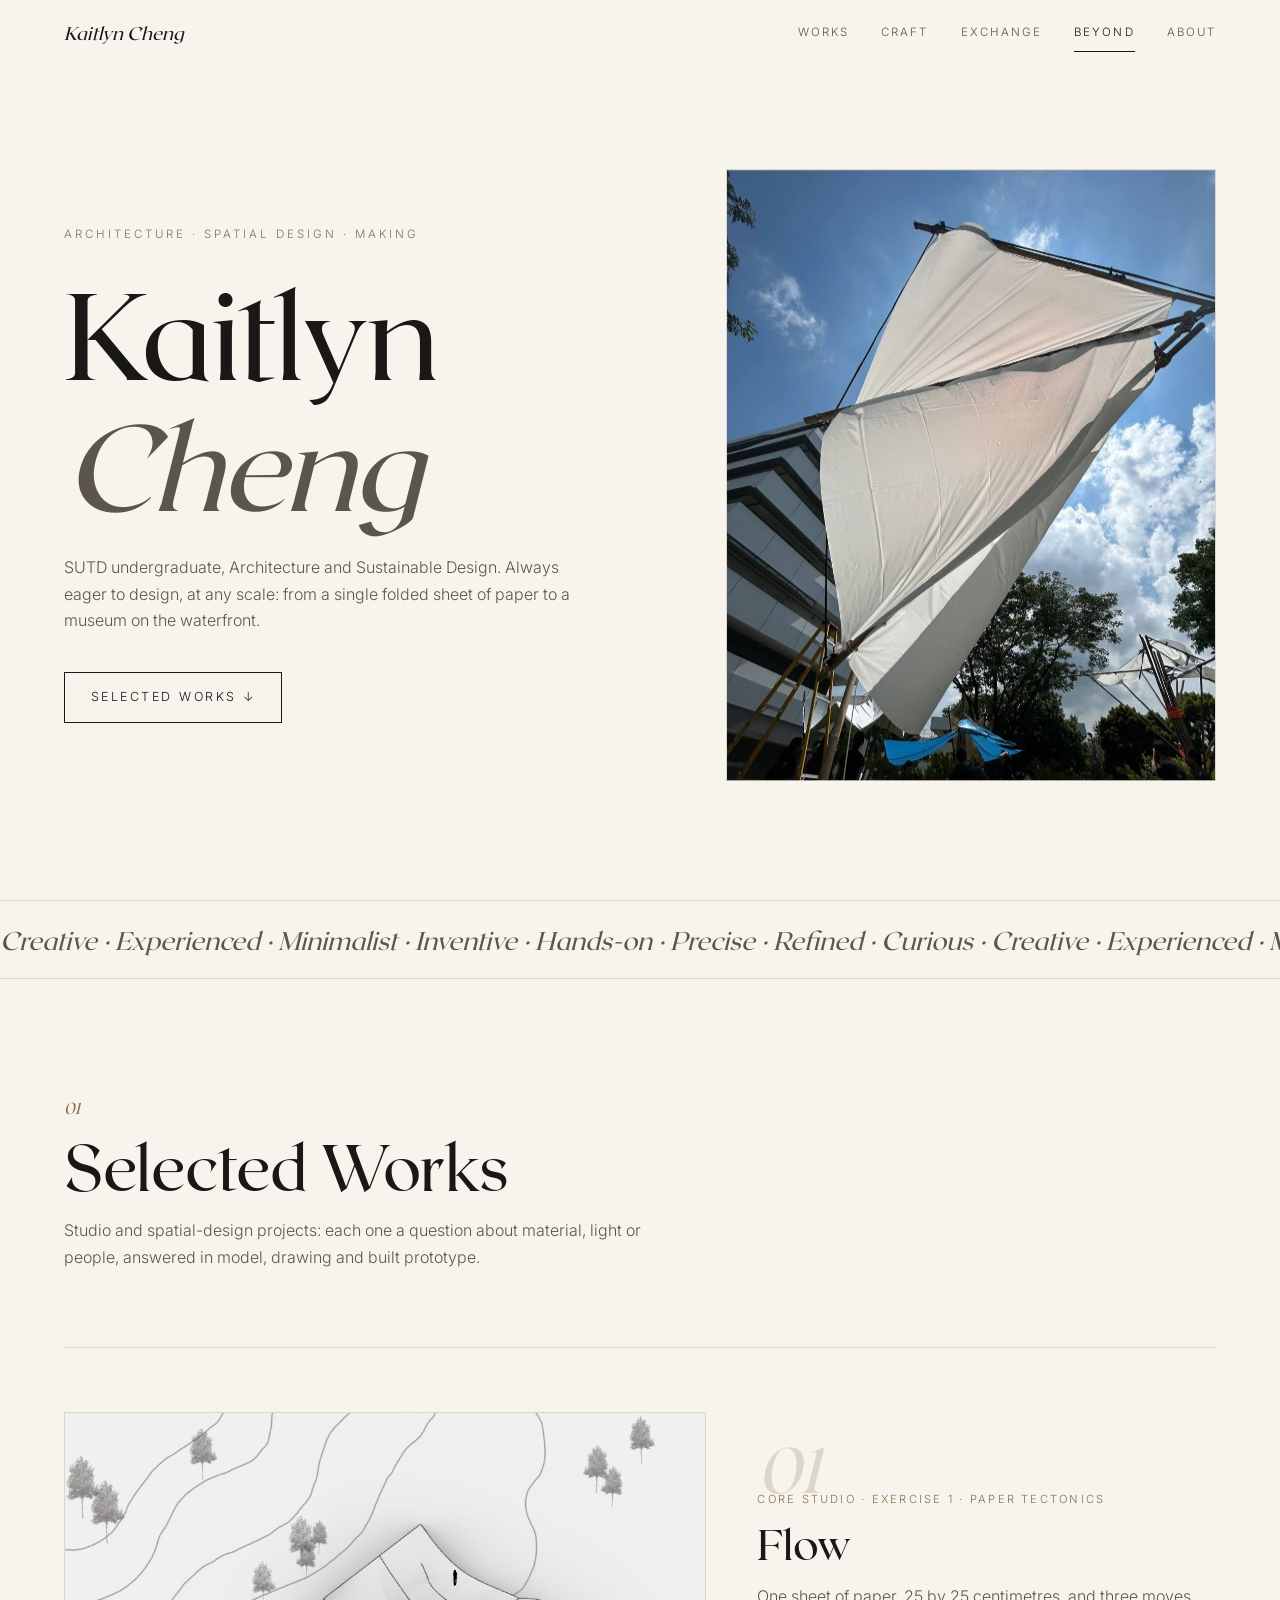
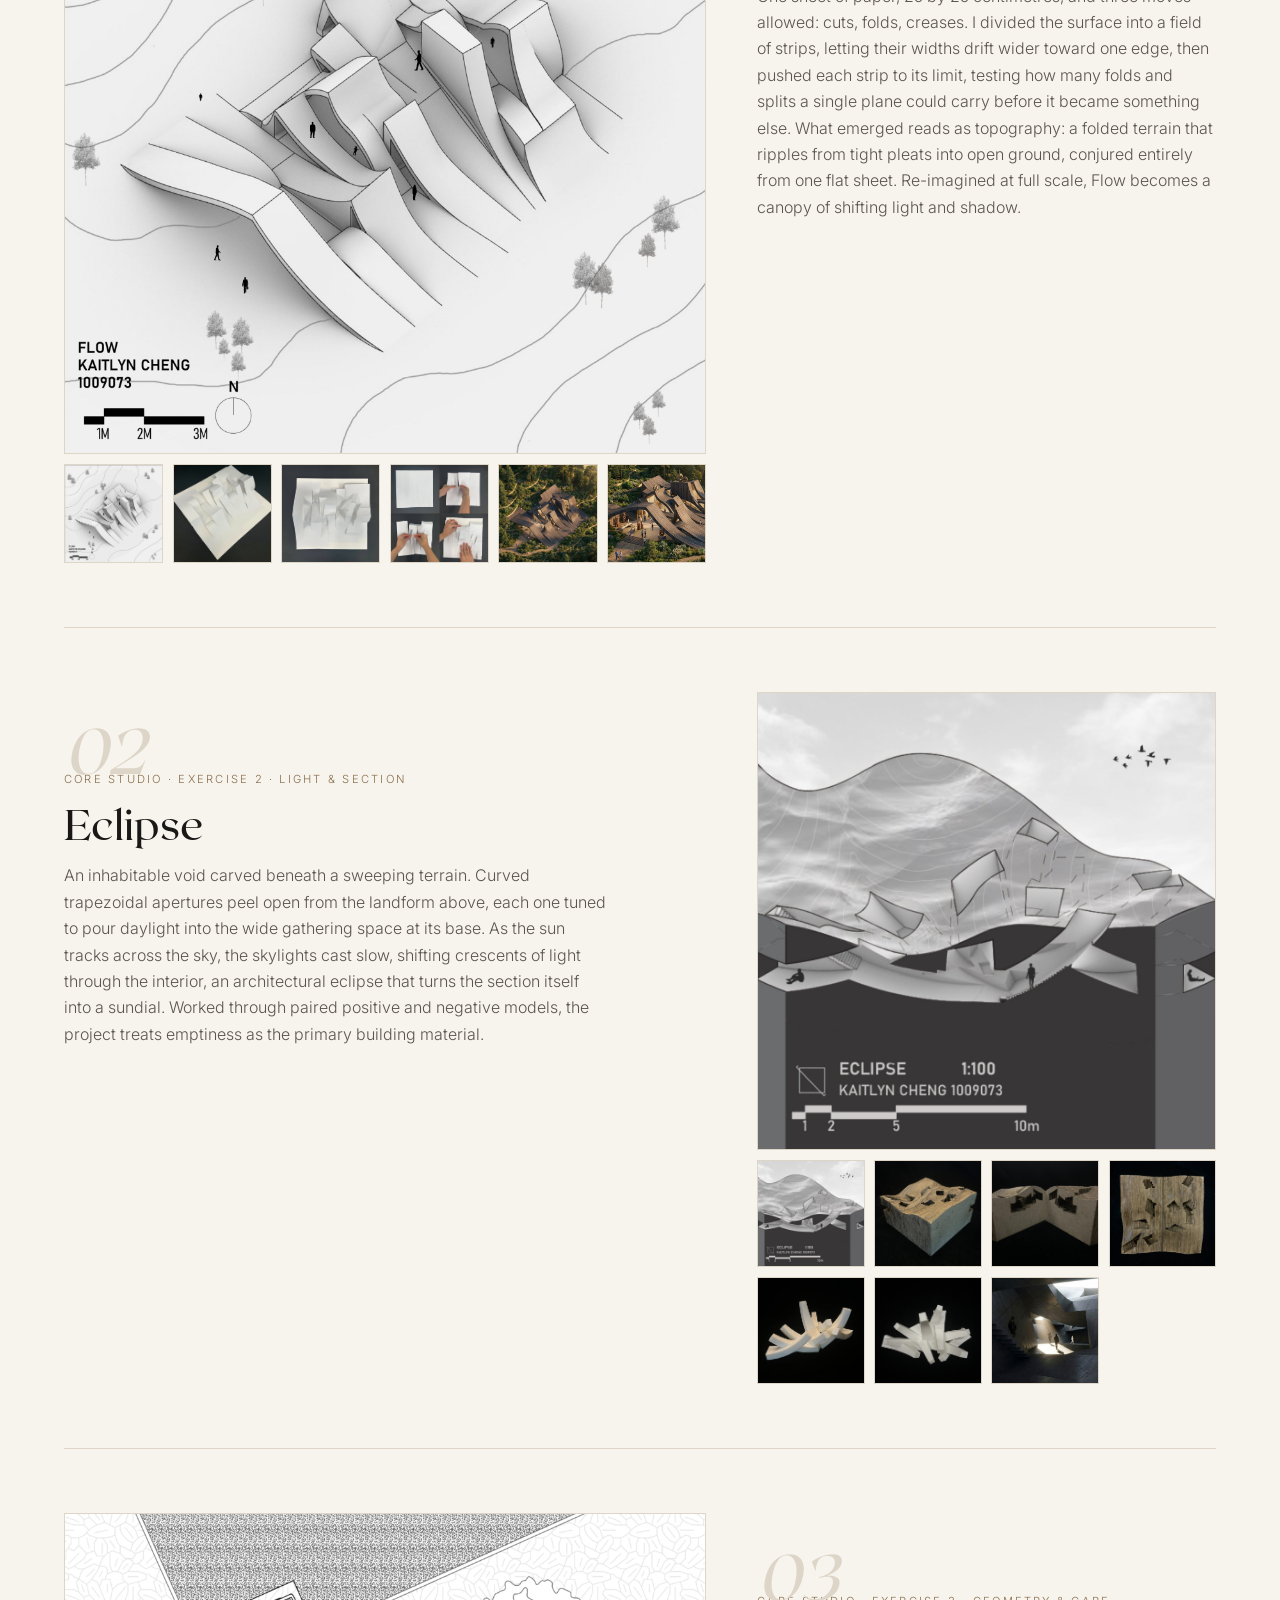
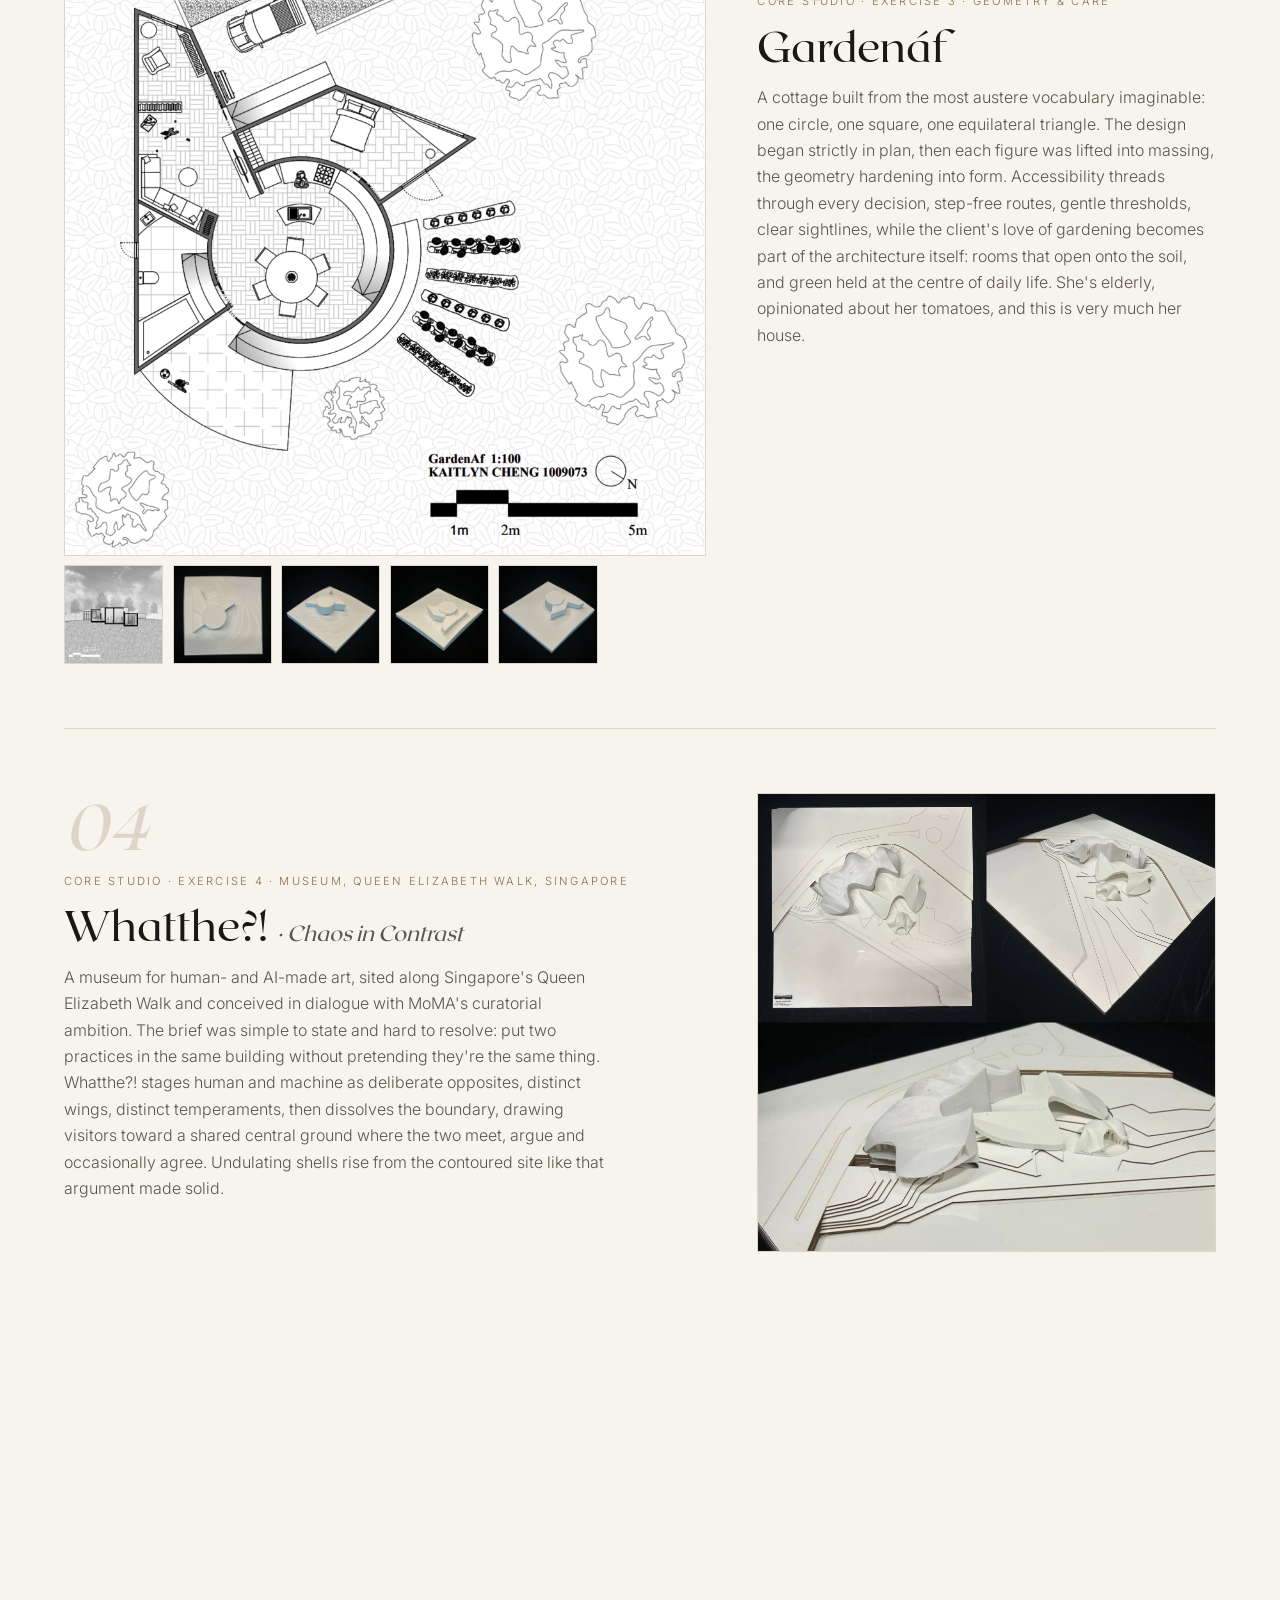
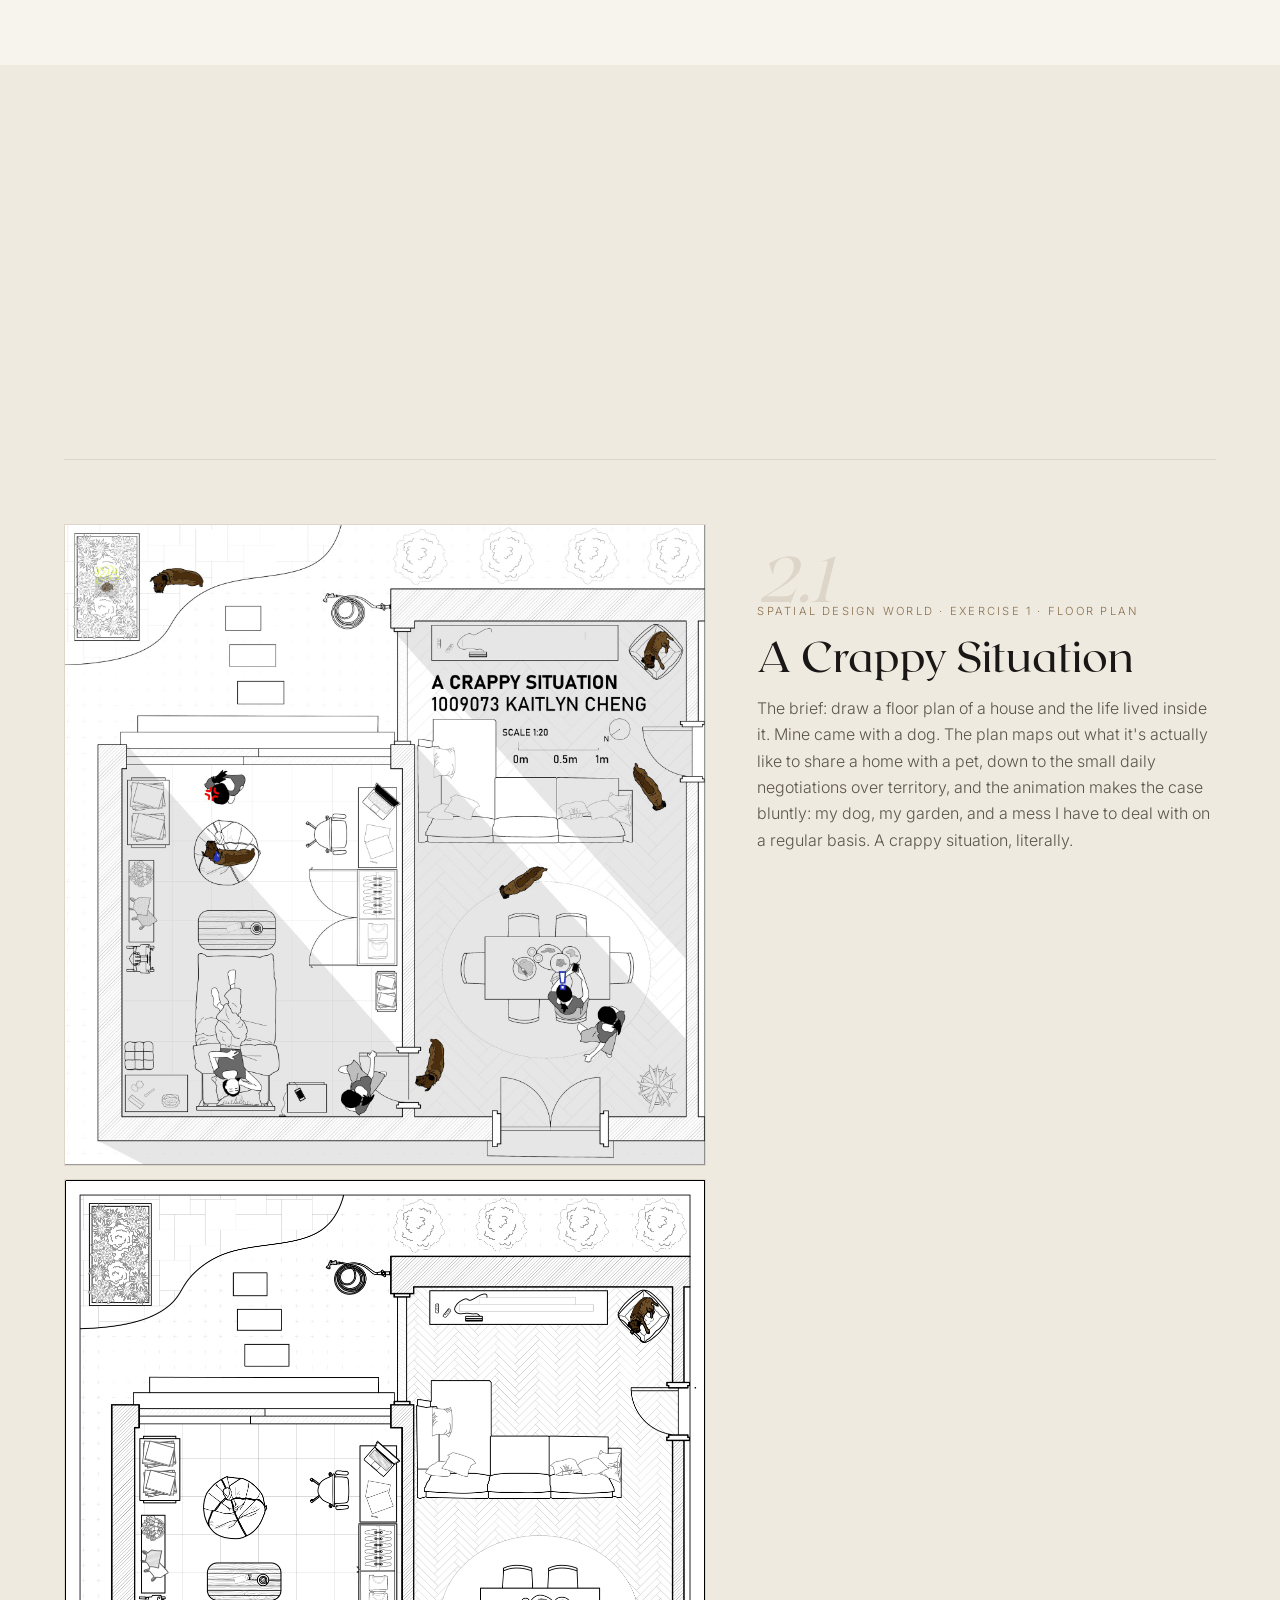
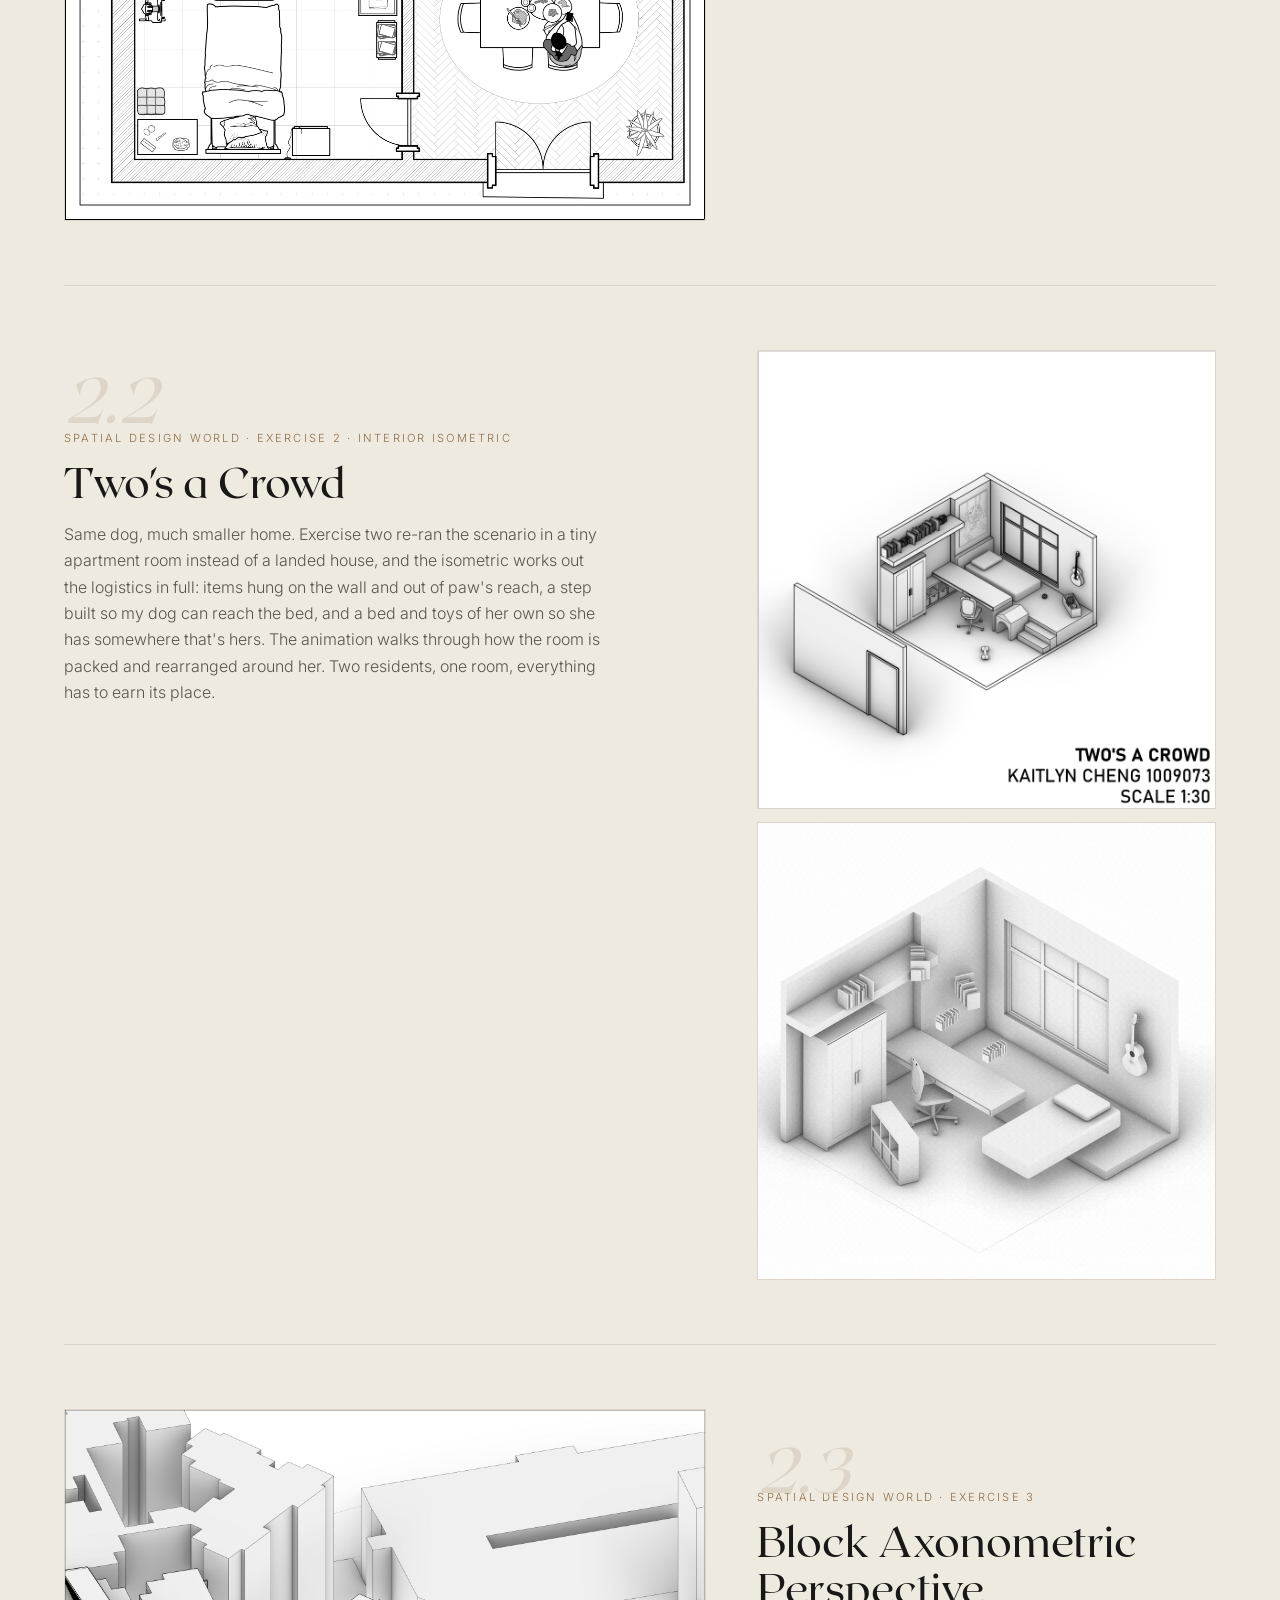
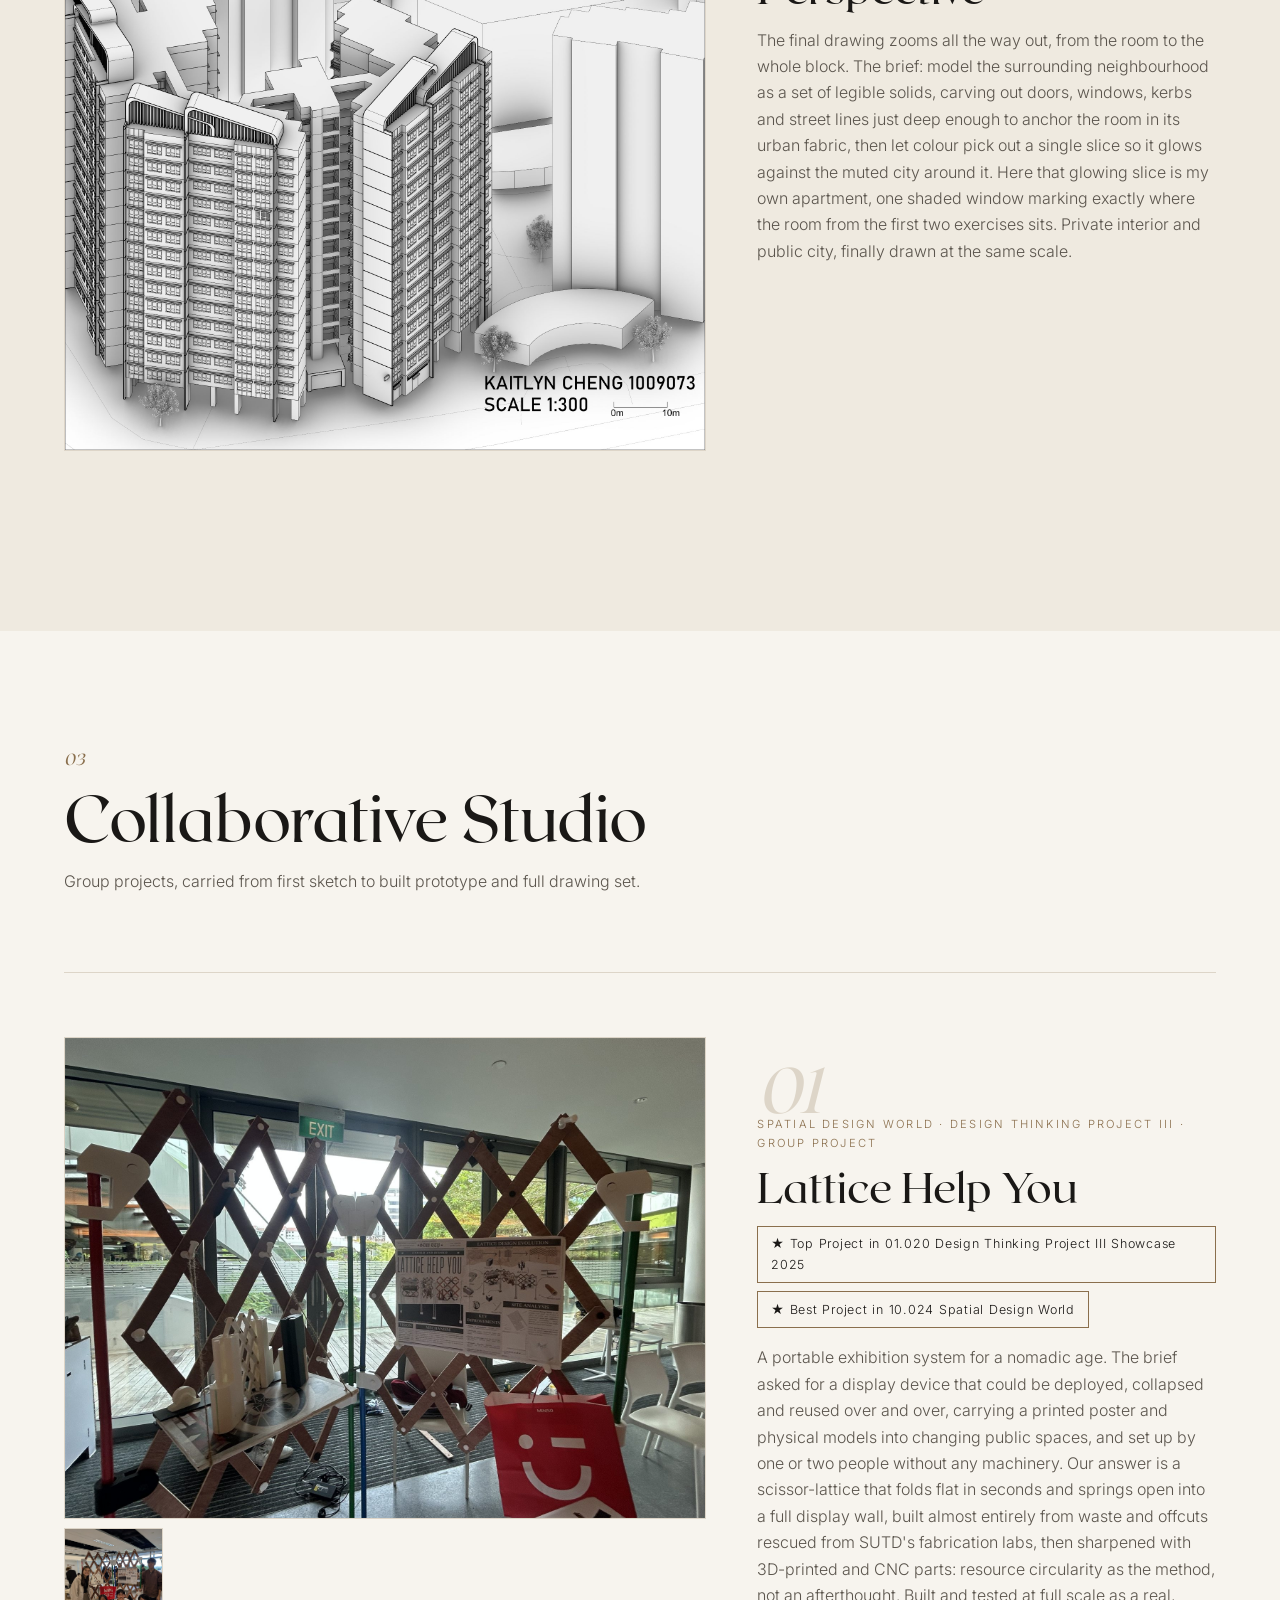
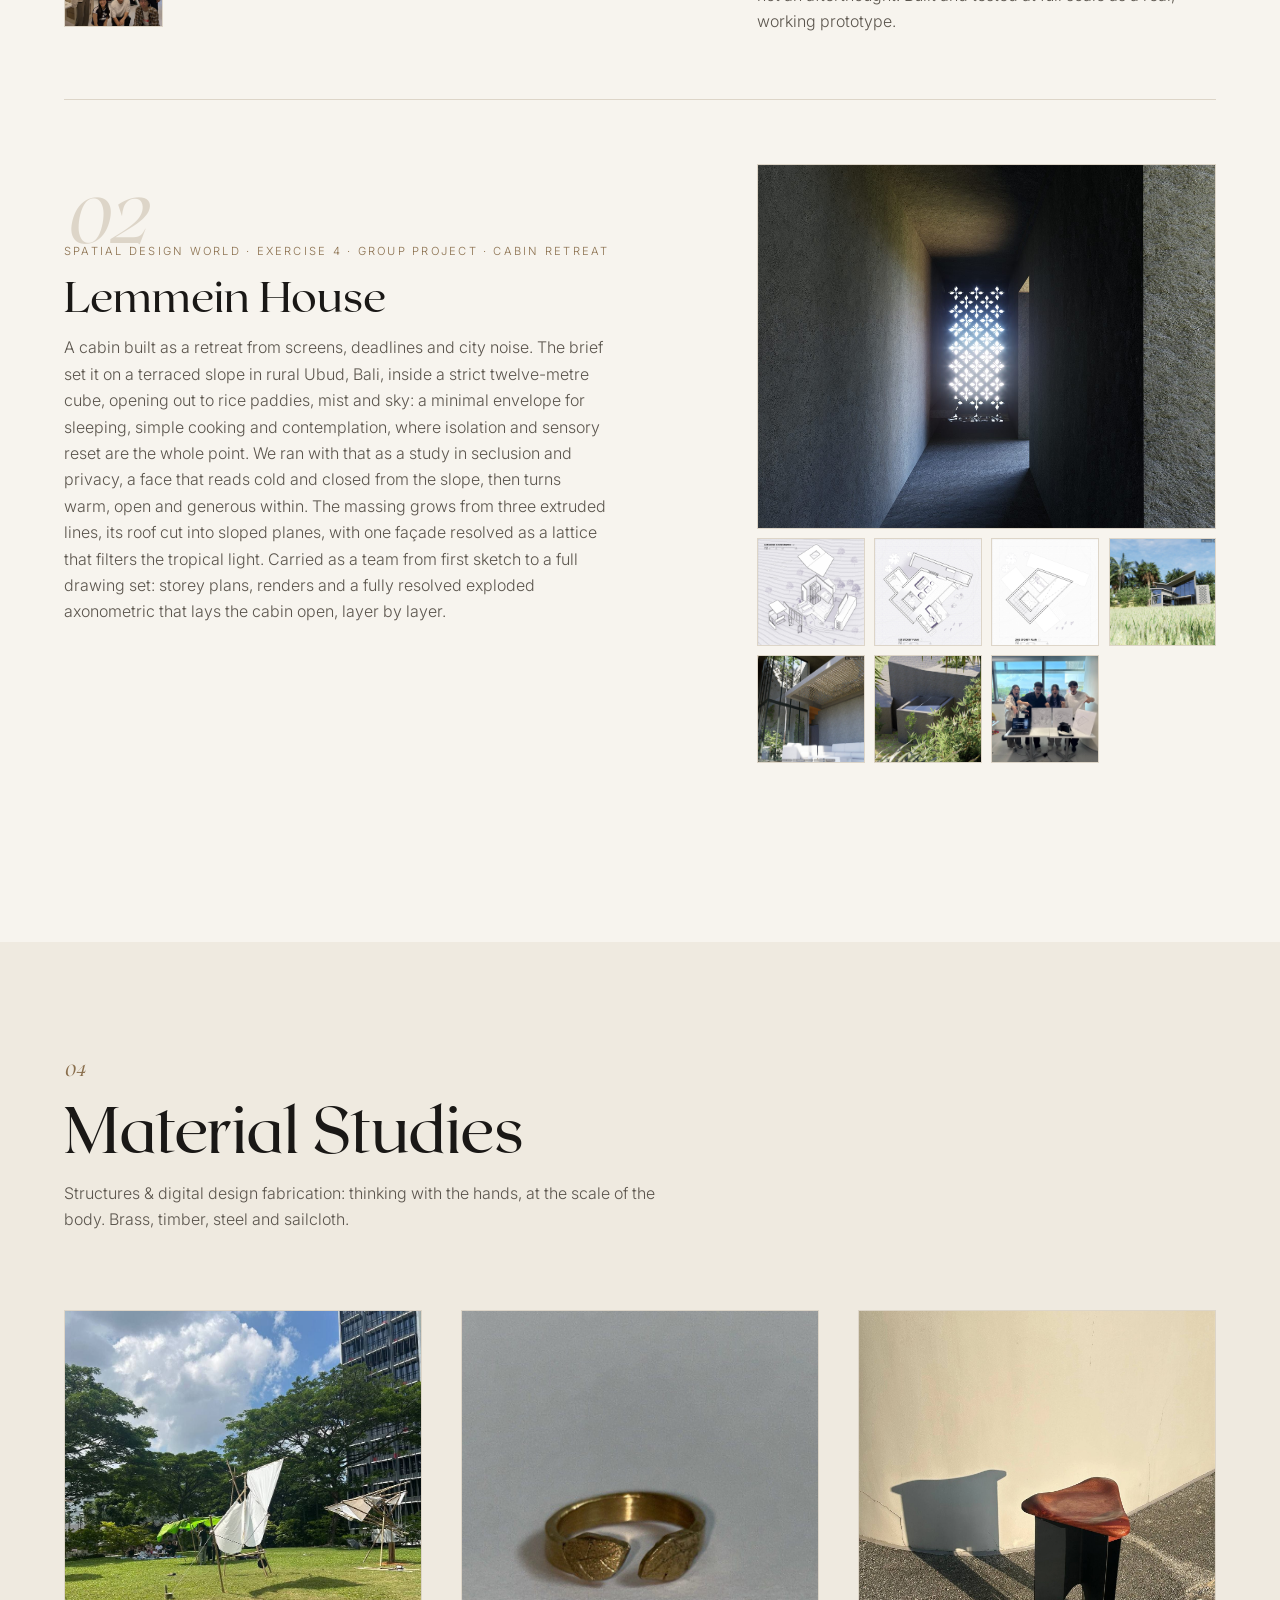
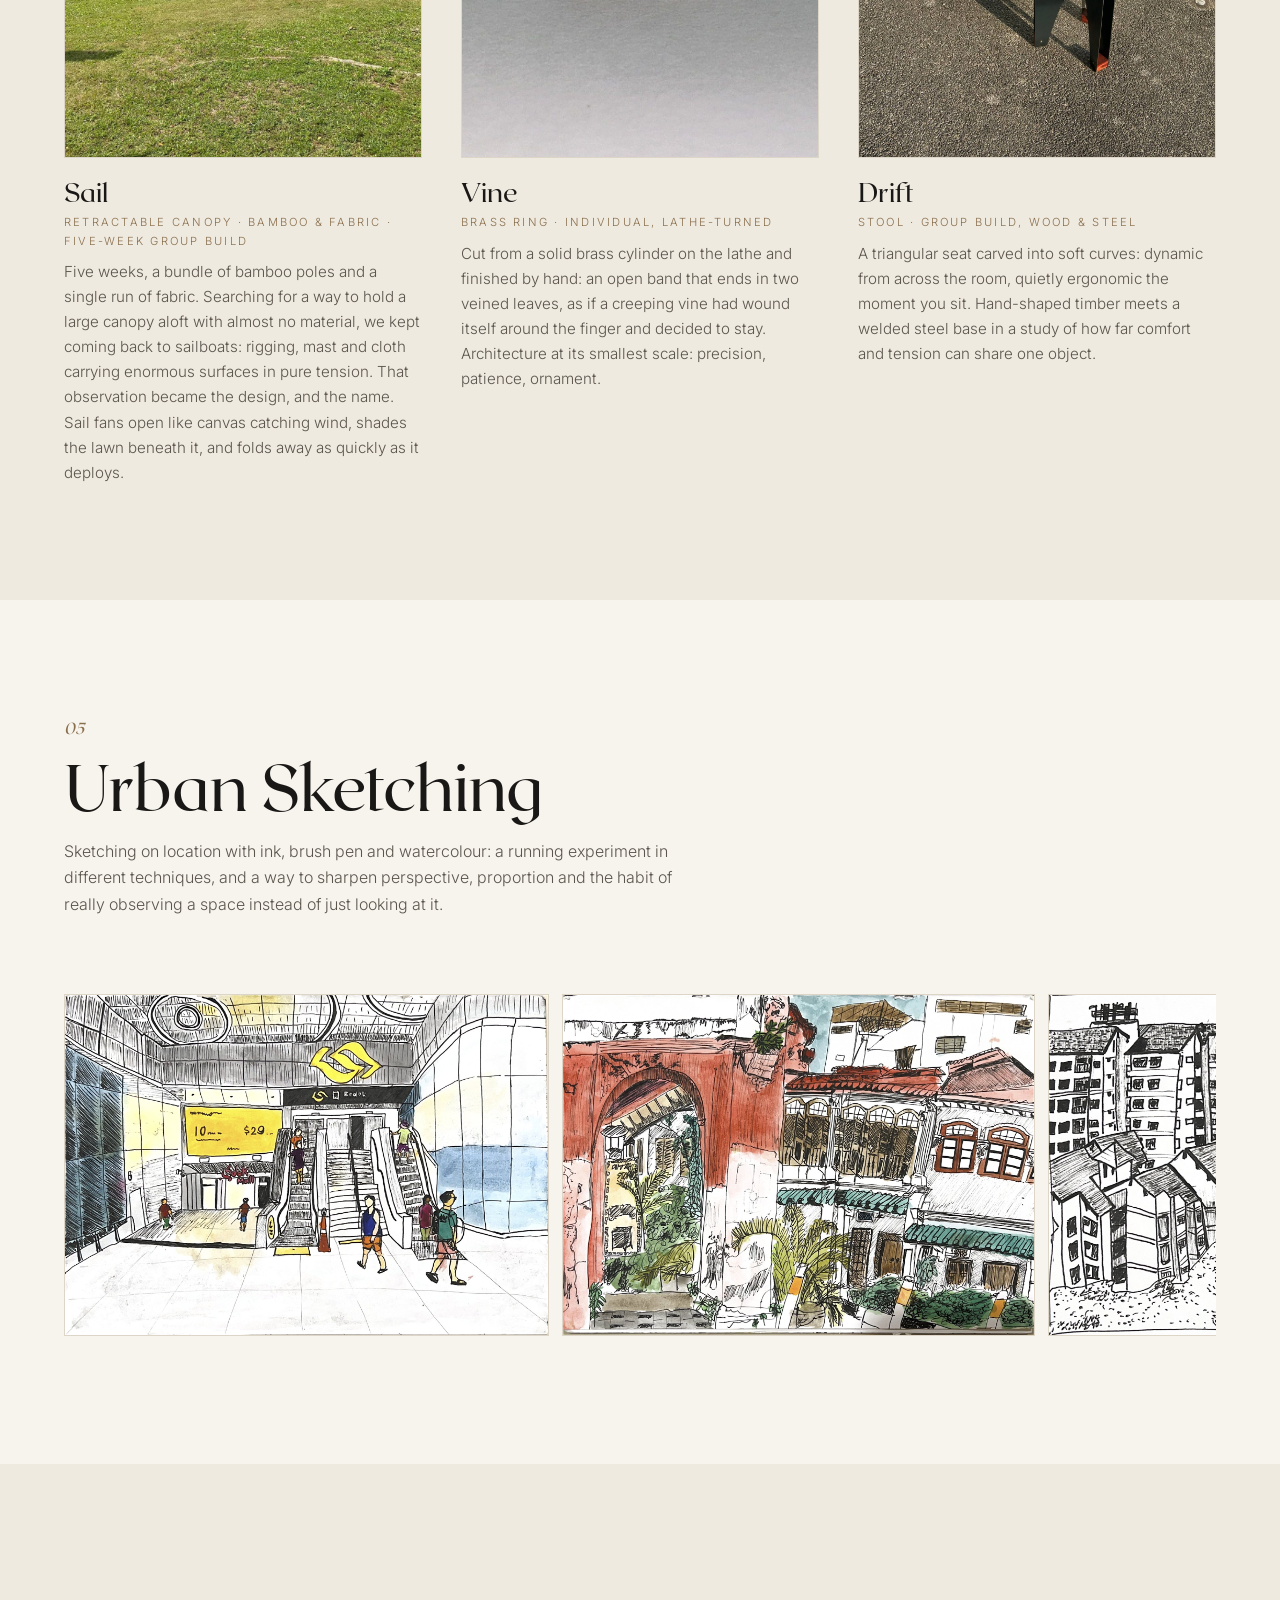
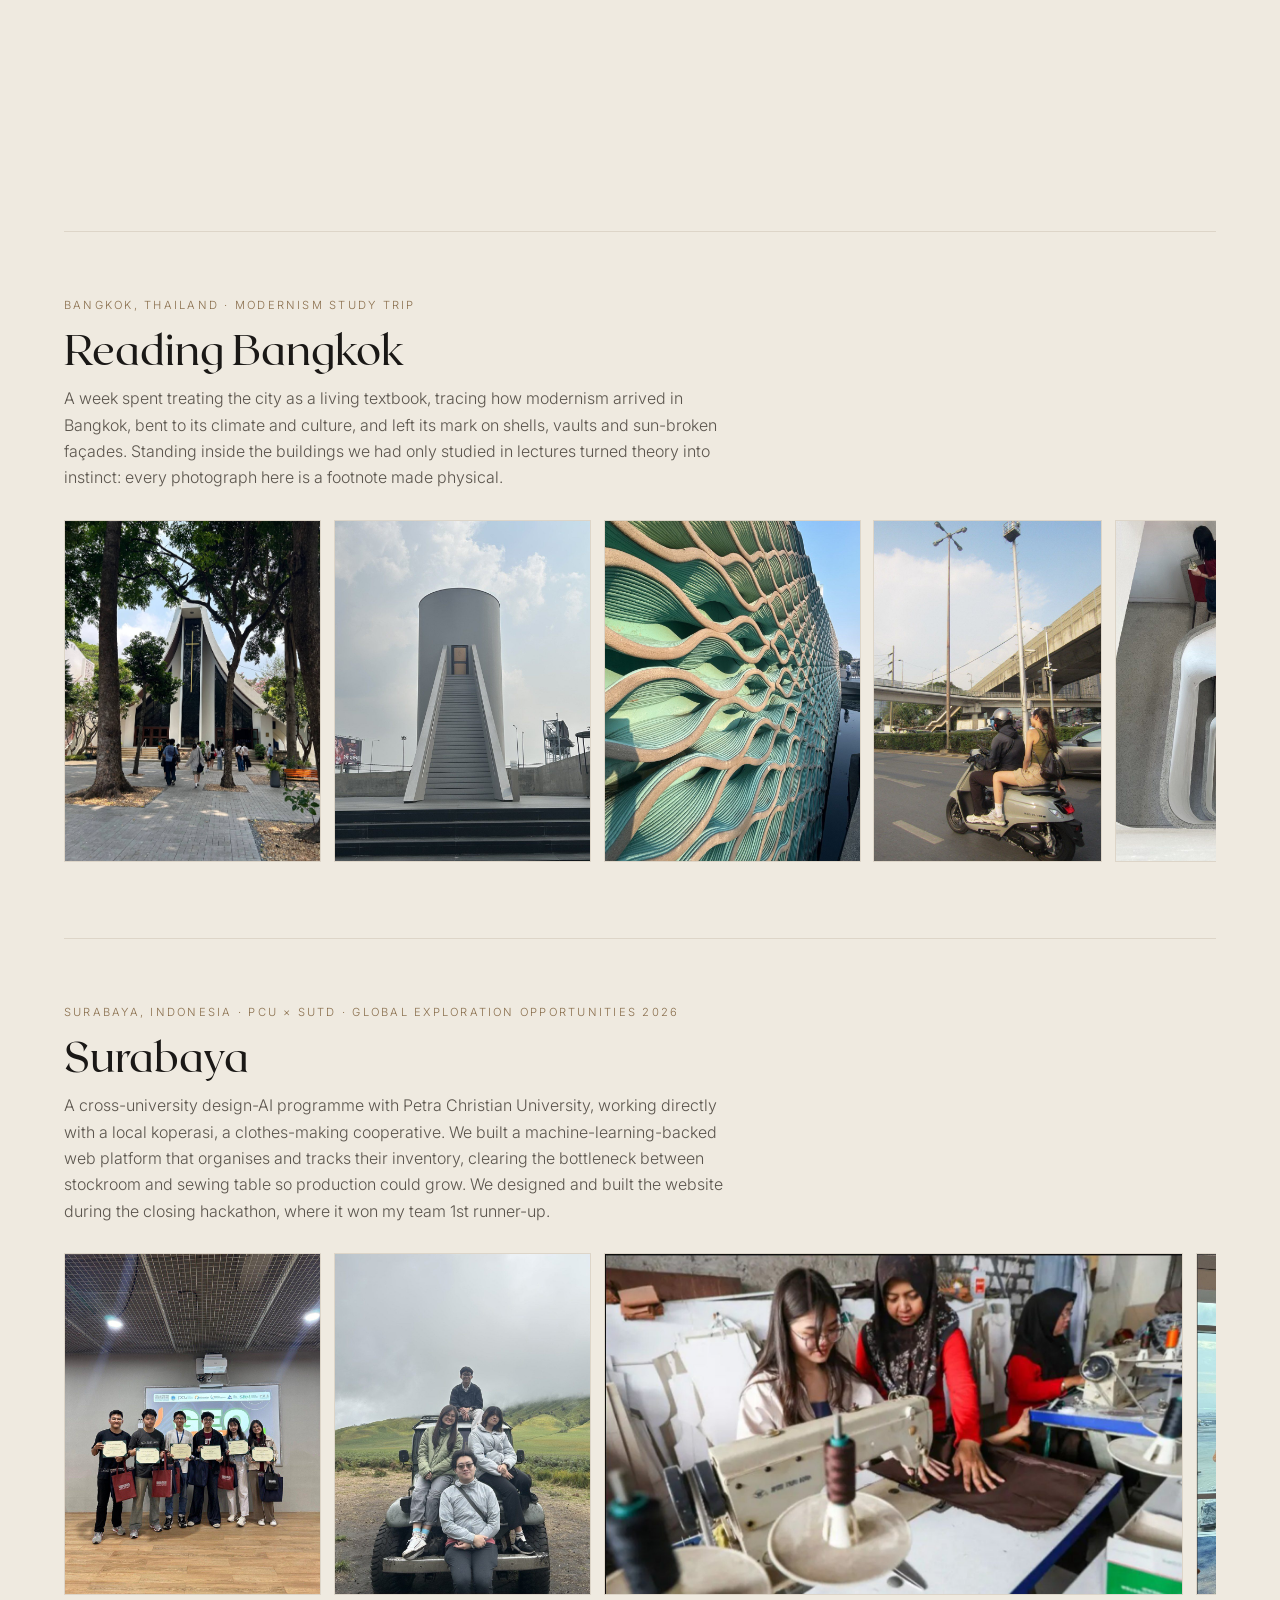
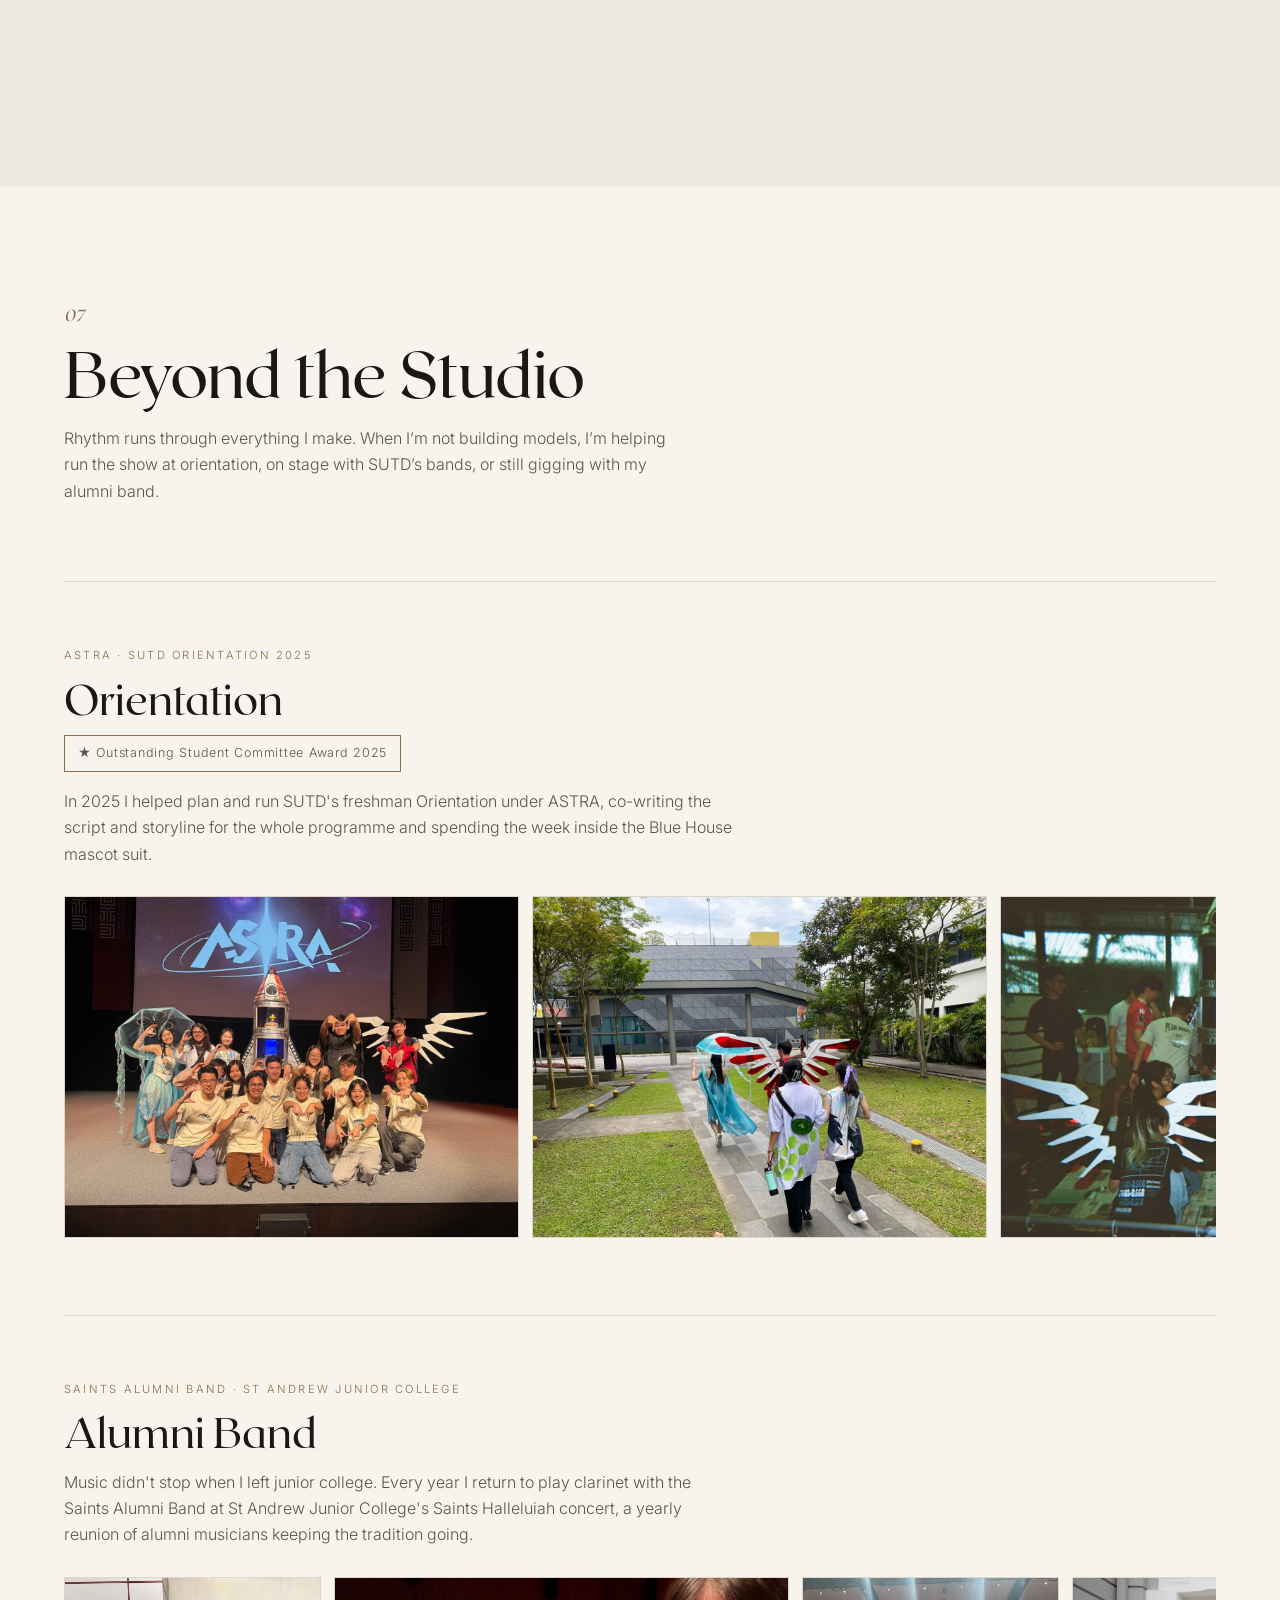
==== index.html @ 9c727cef "Add Crochet section, move Lattice to Collaborative Studio, new Flow/Eclipse hero images, full-size g" ====
<!DOCTYPE html>
<html lang="en">
<head>
<meta charset="UTF-8">
<meta name="viewport" content="width=device-width, initial-scale=1">
<script>document.documentElement.classList.add('js');</script>
<title>Kaitlyn Cheng · Architecture &amp; Spatial Design</title>
<meta name="description" content="Portfolio of Kaitlyn Cheng, architecture student at SUTD. Studio projects, spatial design, fabrication, and global design exchanges.">
<meta property="og:title" content="Kaitlyn Cheng · Architecture &amp; Spatial Design">
<meta property="og:description" content="Selected works in architecture, spatial design and making.">
<meta property="og:type" content="website">
<meta property="og:image" content="assets/img/core4-model.jpg">
<link rel="icon" href="data:image/svg+xml,%3Csvg xmlns='http://www.w3.org/2000/svg' viewBox='0 0 64 64'%3E%3Crect width='64' height='64' fill='%23F7F4EE'/%3E%3Ctext x='32' y='44' font-family='Georgia,serif' font-size='38' font-style='italic' text-anchor='middle' fill='%231A1816'%3EK%3C/text%3E%3C/svg%3E">
<link rel="preconnect" href="https://fonts.googleapis.com">
<link rel="preconnect" href="https://fonts.gstatic.com" crossorigin>
<link href="https://fonts.googleapis.com/css2?family=Fraunces:ital,opsz,wght@0,9..144,300..600;1,9..144,300..600&family=Inter:wght@300;400;500&display=swap" rel="stylesheet">
<link rel="stylesheet" href="css/style.css">
</head>
<body>

<a class="skip-link" href="#works">Skip to content</a>
<div class="progress" id="progress" aria-hidden="true"></div>

<header class="nav" id="nav">
  <a class="nav-name" href="#top">Kaitlyn&nbsp;Cheng</a>
  <nav aria-label="Primary">
    <a href="#works">Works</a>
    <a href="#craft">Craft</a>
    <a href="#exchange">Exchange</a>
    <a href="#beyond">Beyond</a>
    <a href="#about">About</a>
  </nav>
</header>

<main id="top">

  <!-- ============ HERO ============ -->
  <section class="hero">
    <div class="hero-text">
      <p class="kicker reveal">Architecture · Spatial Design · Making</p>
      <h1><span class="line"><span class="line-in">Kaitlyn</span></span><span class="line"><span class="line-in d1"><em>Cheng</em></span></span></h1>
      <p class="hero-sub reveal d2">SUTD undergraduate, Architecture and Sustainable Design. Always eager to design, at any scale: from a single folded sheet of paper to a museum on the waterfront.</p>
      <a class="hero-cta reveal d3" href="#works">Selected works <span aria-hidden="true">↓</span></a>
    </div>
    <figure class="hero-figure reveal d2">
      <img src="assets/img/canopy-1.jpg" alt="Sail: a white fabric canopy stretched over bamboo poles, photographed from below against a blue sky" width="960" height="1280" fetchpriority="high" data-parallax="0.05">
    </figure>
  </section>

  <div class="marquee" aria-hidden="true">
    <div class="marquee-track">
      <span>Creative · Experienced · Minimalist · Inventive · Hands-on · Precise · Refined · Curious ·&nbsp;</span><span>Creative · Experienced · Minimalist · Inventive · Hands-on · Precise · Refined · Curious ·&nbsp;</span><span>Creative · Experienced · Minimalist · Inventive · Hands-on · Precise · Refined · Curious ·&nbsp;</span><span>Creative · Experienced · Minimalist · Inventive · Hands-on · Precise · Refined · Curious ·&nbsp;</span><span>Creative · Experienced · Minimalist · Inventive · Hands-on · Precise · Refined · Curious ·&nbsp;</span><span>Creative · Experienced · Minimalist · Inventive · Hands-on · Precise · Refined · Curious ·&nbsp;</span><span>Creative · Experienced · Minimalist · Inventive · Hands-on · Precise · Refined · Curious ·&nbsp;</span><span>Creative · Experienced · Minimalist · Inventive · Hands-on · Precise · Refined · Curious ·&nbsp;</span>
    </div>
  </div>

  <!-- ============ 01 SELECTED WORKS ============ -->
  <section class="section" id="works">
    <div class="section-head reveal">
      <span class="sec-no">01</span>
      <h2>Selected Works</h2>
      <p class="sec-intro">Studio and spatial-design projects: each one a question about material, light or people, answered in model, drawing and built prototype.</p>
    </div>

    <!-- Flow -->
    <article class="proj reveal" id="flow">
      <div class="proj-media">
        <a class="frame curtain glb" data-gallery="flow" href="assets/img/core1-main.jpg">
          <img src="assets/img/core1-main.jpg" alt="Rendered axonometric of the Flow folded structure set into a landscape" width="2000" height="2000" loading="lazy">
        </a>
        <div class="thumbs stagger">
          <a class="glb" data-gallery="flow" href="assets/img/core1-axo.jpg"><img src="assets/img/core1-axo.jpg" alt="Axonometric drawing of a folded paper structure with rhythmic angular pleats" width="1660" height="1656" loading="lazy"></a>
          <a class="glb" data-gallery="flow" href="assets/img/core1-model-axo.jpg"><img src="assets/img/core1-model-axo.jpg" alt="White folded paper structure with rhythmic angular pleats, axonometric view" width="1800" height="1800" loading="lazy"></a>
          <a class="glb" data-gallery="flow" href="assets/img/core1-model-top.jpg"><img src="assets/img/core1-model-top.jpg" alt="Top view of the folded paper model" width="1800" height="1800" loading="lazy"></a>
          <a class="glb" data-gallery="flow" href="assets/img/core1-process.jpg"><img src="assets/img/core1-process.jpg" alt="Folding process studies for the paper structure" width="1800" height="1800" loading="lazy"></a>
          <a class="glb" data-gallery="flow" href="assets/img/core1-render-1.jpg"><img src="assets/img/core1-render-1.jpg" alt="Render of the folded structure imagined as timber architecture in a forest" width="1024" height="1024" loading="lazy"></a>
          <a class="glb" data-gallery="flow" href="assets/img/core1-render-2.jpg"><img src="assets/img/core1-render-2.jpg" alt="Second architectural render of the folded structure" width="1376" height="768" loading="lazy"></a>
        </div>
      </div>
      <div class="proj-text">
        <span class="proj-no" aria-hidden="true" data-parallax="-0.05">01</span>
        <p class="proj-meta">Core Studio · Exercise 1 · Paper tectonics</p>
        <h3>Flow</h3>
        <p>One sheet of paper, 25 by 25 centimetres, and three moves allowed: cuts, folds, creases. I divided the surface into a field of strips, letting their widths drift wider toward one edge, then pushed each strip to its limit, testing how many folds and splits a single plane could carry before it became something else. What emerged reads as topography: a folded terrain that ripples from tight pleats into open ground, conjured entirely from one flat sheet. Re-imagined at full scale, Flow becomes a canopy of shifting light and shadow.</p>
      </div>
    </article>

    <!-- Eclipse -->
    <article class="proj reveal" id="eclipse">
      <div class="proj-media">
        <a class="frame curtain glb" data-gallery="eclipse" href="assets/img/core2-main.jpg">
          <img src="assets/img/core2-main.jpg" alt="Rendered section of Eclipse showing the skylit gathering space beneath the terrain" width="2000" height="2000" loading="lazy">
        </a>
        <div class="thumbs stagger">
          <a class="glb" data-gallery="eclipse" href="assets/img/core2-axo-section.jpg"><img src="assets/img/core2-axo-section.jpg" alt="Eclipse sectional drawing: an underground gathering space lit by curved skylights" width="2000" height="2000" loading="lazy"></a>
          <a class="glb" data-gallery="eclipse" href="assets/img/core2-neg-axo.jpg"><img src="assets/img/core2-neg-axo.jpg" alt="Negative volume model viewed in axonometric" width="1800" height="1800" loading="lazy"></a>
          <a class="glb" data-gallery="eclipse" href="assets/img/core2-neg-section.jpg"><img src="assets/img/core2-neg-section.jpg" alt="Sectional view of negative model" width="1800" height="1800" loading="lazy"></a>
          <a class="glb" data-gallery="eclipse" href="assets/img/core2-neg-top.jpg"><img src="assets/img/core2-neg-top.jpg" alt="Top view of the negative volume model" width="960" height="1280" loading="lazy"></a>
          <a class="glb" data-gallery="eclipse" href="assets/img/core2-pos-axo.jpg"><img src="assets/img/core2-pos-axo.jpg" alt="Positive massing model in axonometric" width="1800" height="1800" loading="lazy"></a>
          <a class="glb" data-gallery="eclipse" href="assets/img/core2-pos-top.jpg"><img src="assets/img/core2-pos-top.jpg" alt="Top view of positive massing model" width="1800" height="1800" loading="lazy"></a>
          <a class="glb" data-gallery="eclipse" href="assets/img/core2-render.jpg"><img src="assets/img/core2-render.jpg" alt="Atmospheric render of the skylit interior" width="1800" height="1344" loading="lazy"></a>
        </div>
      </div>
      <div class="proj-text">
        <span class="proj-no" aria-hidden="true" data-parallax="-0.05">02</span>
        <p class="proj-meta">Core Studio · Exercise 2 · Light &amp; section</p>
        <h3>Eclipse</h3>
        <p>An inhabitable void carved beneath a sweeping terrain. Curved trapezoidal apertures peel open from the landform above, each one tuned to pour daylight into the wide gathering space at its base. As the sun tracks across the sky, the skylights cast slow, shifting crescents of light through the interior, an architectural eclipse that turns the section itself into a sundial. Worked through paired positive and negative models, the project treats emptiness as the primary building material.</p>
      </div>
    </article>

    <!-- Gardenáf -->
    <article class="proj reveal" id="gardenaf">
      <div class="proj-media">
        <a class="frame curtain glb" data-gallery="gardenaf" href="assets/img/core3-plan.jpg">
          <img src="assets/img/core3-plan.jpg" alt="Floor plan drawing of a cottage composed of a circle, square and triangle" width="2000" height="2000" loading="lazy">
        </a>
        <div class="thumbs stagger">
          <a class="glb" data-gallery="gardenaf" href="assets/img/core3-section.jpg"><img src="assets/img/core3-section.jpg" alt="Section drawing of the cottage" width="2000" height="2000" loading="lazy"></a>
          <a class="glb" data-gallery="gardenaf" href="assets/img/core3-model-1.jpg"><img src="assets/img/core3-model-1.jpg" alt="White massing model of the cottage, view one" width="1800" height="1800" loading="lazy"></a>
          <a class="glb" data-gallery="gardenaf" href="assets/img/core3-model-2.jpg"><img src="assets/img/core3-model-2.jpg" alt="White massing model of the cottage, view two" width="1800" height="1800" loading="lazy"></a>
          <a class="glb" data-gallery="gardenaf" href="assets/img/core3-model-3.jpg"><img src="assets/img/core3-model-3.jpg" alt="White massing model of the cottage, view three" width="1800" height="1800" loading="lazy"></a>
          <a class="glb" data-gallery="gardenaf" href="assets/img/core3-model-4.jpg"><img src="assets/img/core3-model-4.jpg" alt="White massing model of the cottage, view four" width="1800" height="1800" loading="lazy"></a>
        </div>
      </div>
      <div class="proj-text">
        <span class="proj-no" aria-hidden="true" data-parallax="-0.05">03</span>
        <p class="proj-meta">Core Studio · Exercise 3 · Geometry &amp; care</p>
        <h3>Gardenáf</h3>
        <p>A cottage built from the most austere vocabulary imaginable: one circle, one square, one equilateral triangle. The design began strictly in plan, then each figure was lifted into massing, the geometry hardening into form. Accessibility threads through every decision, step-free routes, gentle thresholds, clear sightlines, while the client's love of gardening becomes part of the architecture itself: rooms that open onto the soil, and green held at the centre of daily life. She's elderly, opinionated about her tomatoes, and this is very much her house.</p>
      </div>
    </article>

    <!-- Whatthe?! -->
    <article class="proj reveal" id="whatthe">
      <div class="proj-media">
        <a class="frame curtain glb" data-gallery="whatthe" href="assets/img/core4-model.jpg">
          <img src="assets/img/core4-model.jpg" alt="White sculptural museum model with undulating shells on a contoured site board" width="1800" height="1800" loading="lazy">
        </a>
        <div class="thumbs stagger">
          <a class="glb" data-gallery="whatthe" href="assets/img/core4-section-model.jpg"><img src="assets/img/core4-section-model.jpg" alt="Sectional model of the museum" width="1800" height="1800" loading="lazy"></a>
          <a class="glb" data-gallery="whatthe" href="assets/img/core4-drawing.jpg"><img src="assets/img/core4-drawing.jpg" alt="Design board titled Chaos in Contrast, with plans and renders of the museum" width="1206" height="1706" loading="lazy"></a>
          <a class="glb" data-gallery="whatthe" href="assets/img/core4-site-1.jpg"><img src="assets/img/core4-site-1.jpg" alt="Site visit photo of Queen Elizabeth Walk, Singapore" width="960" height="1280" loading="lazy"></a>
          <a class="glb" data-gallery="whatthe" href="assets/img/core4-site-2.jpg"><img src="assets/img/core4-site-2.jpg" alt="Second site visit photo of Queen Elizabeth Walk, Singapore" width="1280" height="960" loading="lazy"></a>
          <a class="glb" data-gallery="whatthe" href="assets/img/core4-site-3.jpg"><img src="assets/img/core4-site-3.jpg" alt="Third site visit photo of Queen Elizabeth Walk, Singapore" width="1280" height="960" loading="lazy"></a>
        </div>
      </div>
      <div class="proj-text">
        <span class="proj-no" aria-hidden="true" data-parallax="-0.05">04</span>
        <p class="proj-meta">Core Studio · Exercise 4 · Museum, Queen Elizabeth Walk, Singapore</p>
        <h3>Whatthe?! <span class="proj-sub">· Chaos in Contrast</span></h3>
        <p>A museum for human- and AI-made art, sited along Singapore's Queen Elizabeth Walk and conceived in dialogue with MoMA's curatorial ambition. The brief was simple to state and hard to resolve: put two practices in the same building without pretending they're the same thing. Whatthe?! stages human and machine as deliberate opposites, distinct wings, distinct temperaments, then dissolves the boundary, drawing visitors toward a shared central ground where the two meet, argue and occasionally agree. Undulating shells rise from the contoured site like that argument made solid.</p>
      </div>
    </article>

  </section>

  <!-- ============ 02 SPATIAL DESIGN WORLD ============ -->
  <section class="section section-alt" id="spatial">
    <div class="section-head reveal">
      <span class="sec-no">02</span>
      <h2>Spatial Design World</h2>
      <p class="sec-intro">A module that teaches the basics of Rhino while pushing us to dream up creative scenarios for our own rooms. Three exercises (floor plan, interior isometric and block axonometric), each built around the same cast: my room, and my dog.</p>
    </div>

    <!-- A Crappy Situation -->
    <article class="proj reveal" id="crappy">
      <div class="proj-media">
        <a class="frame curtain glb" data-gallery="crappy" href="assets/img/spatial1-plan.jpg">
          <img src="assets/img/spatial1-plan.jpg" alt="Floor plan drawing of a house showing a dog's living arrangement" width="2000" height="2000" loading="lazy">
        </a>
        <figure class="frame frame-gif gif-main">
          <img src="assets/img/spatial1-anim.gif" alt="Animated study of a dog's daily routine in the house, including a garden mishap" width="1275" height="1275" loading="lazy">
        </figure>
      </div>
      <div class="proj-text">
        <span class="proj-no" aria-hidden="true" data-parallax="-0.05">2.1</span>
        <p class="proj-meta">Spatial Design World · Exercise 1 · Floor plan</p>
        <h3>A Crappy Situation</h3>
        <p>The brief: draw a floor plan of a house and the life lived inside it. Mine came with a dog. The plan maps out what it's actually like to share a home with a pet, down to the small daily negotiations over territory, and the animation makes the case bluntly: my dog, my garden, and a mess I have to deal with on a regular basis. A crappy situation, literally.</p>
      </div>
    </article>

    <!-- Two's a Crowd -->
    <article class="proj reveal" id="crowd">
      <div class="proj-media">
        <a class="frame curtain glb" data-gallery="crowd" href="assets/img/spatial2-iso.jpg">
          <img src="assets/img/spatial2-iso.jpg" alt="Interior isometric drawing of a small apartment room arranged for a person and a dog" width="2000" height="2000" loading="lazy">
        </a>
        <figure class="frame frame-gif gif-main">
          <img src="assets/img/spatial2-anim.gif" alt="Animated study of organising a small apartment room around a dog's needs" width="800" height="800" loading="lazy">
        </figure>
      </div>
      <div class="proj-text">
        <span class="proj-no" aria-hidden="true" data-parallax="-0.05">2.2</span>
        <p class="proj-meta">Spatial Design World · Exercise 2 · Interior isometric</p>
        <h3>Two's a Crowd</h3>
        <p>Same dog, much smaller home. Exercise two re-ran the scenario in a tiny apartment room instead of a landed house, and the isometric works out the logistics in full: items hung on the wall and out of paw's reach, a step built so my dog can reach the bed, and a bed and toys of her own so she has somewhere that's hers. The animation walks through how the room is packed and rearranged around her. Two residents, one room, everything has to earn its place.</p>
      </div>
    </article>

    <!-- Block Axonometric Perspective -->
    <article class="proj reveal" id="here">
      <div class="proj-media">
        <a class="frame curtain glb" data-gallery="here" href="assets/img/spatial3-exterior.jpg">
          <img src="assets/img/spatial3-exterior.jpg" alt="Block axonometric drawing of an apartment building with one window highlighted" width="2000" height="2000" loading="lazy">
        </a>
      </div>
      <div class="proj-text">
        <span class="proj-no" aria-hidden="true" data-parallax="-0.05">2.3</span>
        <p class="proj-meta">Spatial Design World · Exercise 3</p>
        <h3>Block Axonometric Perspective</h3>
        <p>The final drawing zooms all the way out, from the room to the whole block. The brief: model the surrounding neighbourhood as a set of legible solids, carving out doors, windows, kerbs and street lines just deep enough to anchor the room in its urban fabric, then let colour pick out a single slice so it glows against the muted city around it. Here that glowing slice is my own apartment, one shaded window marking exactly where the room from the first two exercises sits. Private interior and public city, finally drawn at the same scale.</p>
      </div>
    </article>
  </section>

  <!-- ============ 03 COLLABORATIVE STUDIO ============ -->
  <section class="section" id="collab">
    <div class="section-head reveal">
      <span class="sec-no">03</span>
      <h2>Collaborative Studio</h2>
      <p class="sec-intro">Group projects, carried from first sketch to built prototype and full drawing set.</p>
    </div>

    <!-- Lattice Help You -->
    <article class="proj proj-award reveal" id="lattice">
      <div class="proj-media">
        <a class="frame curtain glb" data-gallery="lattice" href="assets/img/lattice-1.jpg">
          <img src="assets/img/lattice-1.jpg" alt="Full-scale folding timber lattice display structure exhibited indoors" width="1800" height="1350" loading="lazy">
        </a>
        <div class="thumbs stagger">
          <a class="glb" data-gallery="lattice" href="assets/img/lattice-2.jpg"><img src="assets/img/lattice-2.jpg" alt="Project team standing with the lattice prototype" width="1280" height="961" loading="lazy"></a>
        </div>
      </div>
      <div class="proj-text">
        <span class="proj-no" aria-hidden="true" data-parallax="-0.05">01</span>
        <p class="proj-meta">Spatial Design World · Design Thinking Project III · Group project</p>
        <h3>Lattice Help You</h3>
        <div class="award-tags">
          <p class="award-tag">★ Top Project in 01.020 Design Thinking Project III Showcase 2025</p>
          <p class="award-tag">★ Best Project in 10.024 Spatial Design World</p>
        </div>
        <p>A portable exhibition system for a nomadic age. The brief asked for a display device that could be deployed, collapsed and reused over and over, carrying a printed poster and physical models into changing public spaces, and set up by one or two people without any machinery. Our answer is a scissor-lattice that folds flat in seconds and springs open into a full display wall, built almost entirely from waste and offcuts rescued from SUTD's fabrication labs, then sharpened with 3D-printed and CNC parts: resource circularity as the method, not an afterthought. Built and tested at full scale as a real, working prototype.</p>
      </div>
    </article>

    <!-- Lemmein House -->
    <article class="proj reveal" id="dwelling">
      <div class="proj-media">
        <a class="frame curtain glb" data-gallery="dwelling" href="assets/img/dwelling-2.jpg">
          <img src="assets/img/dwelling-2.jpg" alt="Interior corridor lit by daylight falling through a perforated screen wall" width="1800" height="1431" loading="lazy">
        </a>
        <div class="thumbs stagger">
          <a class="glb" data-gallery="dwelling" href="assets/img/dwelling-axo.jpg"><img src="assets/img/dwelling-axo.jpg" alt="Exploded axonometric drawing of a two-storey dwelling" width="2400" height="2400" loading="lazy"></a>
          <a class="glb" data-gallery="dwelling" href="assets/img/dwelling-plan1.jpg"><img src="assets/img/dwelling-plan1.jpg" alt="First storey floor plan" width="2400" height="2400" loading="lazy"></a>
          <a class="glb" data-gallery="dwelling" href="assets/img/dwelling-plan2.jpg"><img src="assets/img/dwelling-plan2.jpg" alt="Second storey floor plan" width="2400" height="2400" loading="lazy"></a>
          <a class="glb" data-gallery="dwelling" href="assets/img/dwelling-3.jpg"><img src="assets/img/dwelling-3.jpg" alt="Render of the house with angled roof among palms and tall grass" width="1280" height="983" loading="lazy"></a>
          <a class="glb" data-gallery="dwelling" href="assets/img/dwelling-4.jpg"><img src="assets/img/dwelling-4.jpg" alt="Exterior render of the house and screen wall" width="1280" height="1018" loading="lazy"></a>
          <a class="glb" data-gallery="dwelling" href="assets/img/dwelling-6.jpg"><img src="assets/img/dwelling-6.jpg" alt="Further exterior render of the house" width="1280" height="1018" loading="lazy"></a>
          <a class="glb" data-gallery="dwelling" href="assets/img/dwelling-team.jpg"><img src="assets/img/dwelling-team.jpg" alt="Team presenting the project in studio" width="1280" height="960" loading="lazy"></a>
        </div>
      </div>
      <div class="proj-text">
        <span class="proj-no" aria-hidden="true" data-parallax="-0.05">02</span>
        <p class="proj-meta">Spatial Design World · Exercise 4 · Group project · Cabin retreat</p>
        <h3>Lemmein House</h3>
        <p>A cabin built as a retreat from screens, deadlines and city noise. The brief set it on a terraced slope in rural Ubud, Bali, inside a strict twelve-metre cube, opening out to rice paddies, mist and sky: a minimal envelope for sleeping, simple cooking and contemplation, where isolation and sensory reset are the whole point. We ran with that as a study in seclusion and privacy, a face that reads cold and closed from the slope, then turns warm, open and generous within. The massing grows from three extruded lines, its roof cut into sloped planes, with one façade resolved as a lattice that filters the tropical light. Carried as a team from first sketch to a full drawing set: storey plans, renders and a fully resolved exploded axonometric that lays the cabin open, layer by layer.</p>
      </div>
    </article>
  </section>

  <!-- ============ 04 CRAFT ============ -->
  <section class="section section-alt" id="craft">
    <div class="section-head reveal">
      <span class="sec-no">04</span>
      <h2>Material Studies</h2>
      <p class="sec-intro">Structures &amp; digital design fabrication: thinking with the hands, at the scale of the body. Brass, timber, steel and sailcloth.</p>
    </div>

    <div class="craft-grid">
      <article class="craft-card reveal">
        <a class="frame curtain glb" data-gallery="canopy" href="assets/img/canopy-3.jpg">
          <img src="assets/img/canopy-3.jpg" alt="Fabric and bamboo retractable canopy standing on a lawn" width="960" height="1280" loading="lazy">
        </a>
        <span class="hidden-links">
          <a class="glb" data-gallery="canopy" href="assets/img/canopy-1.jpg"></a>
          <a class="glb" data-gallery="canopy" href="assets/img/canopy-2.jpg"></a>
          <a class="glb" data-gallery="canopy" href="assets/img/canopy-4.jpg"></a>
          <a class="glb" data-gallery="canopy" href="assets/img/canopy-5.jpg"></a>
        </span>
        <h3>Sail</h3>
        <p class="proj-meta">Retractable canopy · Bamboo &amp; fabric · Five-week group build</p>
        <p>Five weeks, a bundle of bamboo poles and a single run of fabric. Searching for a way to hold a large canopy aloft with almost no material, we kept coming back to sailboats: rigging, mast and cloth carrying enormous surfaces in pure tension. That observation became the design, and the name. Sail fans open like canvas catching wind, shades the lawn beneath it, and folds away as quickly as it deploys.</p>
      </article>

      <article class="craft-card reveal">
        <a class="frame curtain glb" data-gallery="ring" href="assets/img/ring-1.jpg">
          <img src="assets/img/ring-1.jpg" alt="Brass ring with two textured leaf-shaped ends, photographed on white" width="1280" height="960" loading="lazy">
        </a>
        <span class="hidden-links">
          <a class="glb" data-gallery="ring" href="assets/img/ring-2.jpg"></a>
          <a class="glb" data-gallery="ring" href="assets/img/ring-3.jpg"></a>
        </span>
        <h3>Vine</h3>
        <p class="proj-meta">Brass ring · Individual, lathe-turned</p>
        <p>Cut from a solid brass cylinder on the lathe and finished by hand: an open band that ends in two veined leaves, as if a creeping vine had wound itself around the finger and decided to stay. Architecture at its smallest scale: precision, patience, ornament.</p>
      </article>

      <article class="craft-card reveal">
        <a class="frame curtain glb" data-gallery="stool" href="assets/img/stool-1.jpg">
          <img src="assets/img/stool-1.jpg" alt="Sculpted wooden stool seat with curved triangular form on steel legs" width="1350" height="1800" loading="lazy">
        </a>
        <span class="hidden-links">
          <a class="glb" data-gallery="stool" href="assets/img/stool-2.jpg"></a>
          <a class="glb" data-gallery="stool" href="assets/img/stool-3.jpg"></a>
        </span>
        <h3>Drift</h3>
        <p class="proj-meta">Stool · Group build, wood &amp; steel</p>
        <p>A triangular seat carved into soft curves: dynamic from across the room, quietly ergonomic the moment you sit. Hand-shaped timber meets a welded steel base in a study of how far comfort and tension can share one object.</p>
      </article>
    </div>
  </section>

  <!-- ============ 05 URBAN SKETCHING ============ -->
  <section class="section" id="sketching">
    <div class="section-head reveal">
      <span class="sec-no">05</span>
      <h2>Urban Sketching</h2>
      <p class="sec-intro">Sketching on location with ink, brush pen and watercolour: a running experiment in different techniques, and a way to sharpen perspective, proportion and the habit of really observing a space instead of just looking at it.</p>
    </div>
    <div class="strip stagger reveal" tabindex="0" aria-label="Urban sketching photo strip · scroll horizontally">
      <a class="glb" data-gallery="sketching" href="assets/img/sketch-1.jpg"><img src="assets/img/sketch-1.jpg" alt="Ink and watercolour sketch of an MRT station interior with escalators and figures" width="1800" height="1267" loading="lazy"></a>
      <a class="glb" data-gallery="sketching" href="assets/img/sketch-2.jpg"><img src="assets/img/sketch-2.jpg" alt="Ink and watercolour sketch of a shophouse streetscape with greenery" width="1800" height="1299" loading="lazy"></a>
      <a class="glb" data-gallery="sketching" href="assets/img/sketch-3.jpg"><img src="assets/img/sketch-3.jpg" alt="Pen sketch of housing blocks and low-rise buildings" width="1800" height="1304" loading="lazy"></a>
      <a class="glb" data-gallery="sketching" href="assets/img/sketch-4.jpg"><img src="assets/img/sketch-4.jpg" alt="Ink sketch looking up into a domed, triangulated interior" width="1187" height="1800" loading="lazy"></a>
      <a class="glb" data-gallery="sketching" href="assets/img/sketch-5.jpg"><img src="assets/img/sketch-5.jpg" alt="Ink and wash sketch of a café interior with a staircase and bar stools" width="1537" height="1800" loading="lazy"></a>
    </div>
  </section>

  <!-- ============ 06 GLOBAL EXCHANGE ============ -->
  <section class="section section-alt" id="exchange">
    <div class="section-head reveal">
      <span class="sec-no">06</span>
      <h2>Global Exchange</h2>
      <p class="sec-intro">Design doesn’t stay on campus. Two journeys: one reading a city’s modernist past, one building its digital future.</p>
    </div>

    <article class="trip reveal">
      <div class="trip-text">
        <p class="proj-meta">Bangkok, Thailand · Modernism study trip</p>
        <h3>Reading Bangkok</h3>
        <p>A week spent treating the city as a living textbook, tracing how modernism arrived in Bangkok, bent to its climate and culture, and left its mark on shells, vaults and sun-broken façades. Standing inside the buildings we had only studied in lectures turned theory into instinct: every photograph here is a footnote made physical.</p>
      </div>
      <div class="strip stagger" tabindex="0" aria-label="Bangkok trip photo strip · scroll horizontally">
        <a class="glb" data-gallery="bangkok" href="assets/img/bangkok-10.jpg"><img src="assets/img/bangkok-10.jpg" alt="Modernist church with sweeping curved roof seen through trees" width="1350" height="1800" loading="lazy"></a>
        <a class="glb" data-gallery="bangkok" href="assets/img/bangkok-1.jpg"><img src="assets/img/bangkok-1.jpg" alt="Bangkok modernist architecture" width="960" height="1280" loading="lazy"></a>
        <a class="glb" data-gallery="bangkok" href="assets/img/bangkok-2.jpg"><img src="assets/img/bangkok-2.jpg" alt="Bangkok modernist building study" width="960" height="1280" loading="lazy"></a>
        <a class="glb" data-gallery="bangkok" href="assets/img/bangkok-3.jpg"><img src="assets/img/bangkok-3.jpg" alt="Architectural detail in Bangkok" width="852" height="1280" loading="lazy"></a>
        <a class="glb" data-gallery="bangkok" href="assets/img/bangkok-4.jpg"><img src="assets/img/bangkok-4.jpg" alt="Bangkok building exterior" width="960" height="1280" loading="lazy"></a>
        <a class="glb" data-gallery="bangkok" href="assets/img/bangkok-5.jpg"><img src="assets/img/bangkok-5.jpg" alt="Bangkok modernist structure" width="960" height="1280" loading="lazy"></a>
        <a class="glb" data-gallery="bangkok" href="assets/img/bangkok-6.jpg"><img src="assets/img/bangkok-6.jpg" alt="Bangkok architecture visit" width="960" height="1280" loading="lazy"></a>
        <a class="glb" data-gallery="bangkok" href="assets/img/bangkok-7.jpg"><img src="assets/img/bangkok-7.jpg" alt="Bangkok modernist interior" width="960" height="1280" loading="lazy"></a>
        <a class="glb" data-gallery="bangkok" href="assets/img/bangkok-8.jpg"><img src="assets/img/bangkok-8.jpg" alt="Bangkok cityscape" width="1350" height="1800" loading="lazy"></a>
        <a class="glb" data-gallery="bangkok" href="assets/img/bangkok-9.jpg"><img src="assets/img/bangkok-9.jpg" alt="Bangkok street and architecture" width="1350" height="1800" loading="lazy"></a>
        <a class="glb" data-gallery="bangkok" href="assets/img/bangkok-11.jpg"><img src="assets/img/bangkok-11.jpg" alt="Group photo on the Bangkok trip" width="1800" height="1350" loading="lazy"></a>
        <a class="glb" data-gallery="bangkok" href="assets/img/bangkok-12.jpg"><img src="assets/img/bangkok-12.jpg" alt="Bangkok modernist architecture detail" width="960" height="1280" loading="lazy"></a>
        <a class="glb" data-gallery="bangkok" href="assets/img/bangkok-13.jpg"><img src="assets/img/bangkok-13.jpg" alt="Bangkok modernist building exterior" width="960" height="1280" loading="lazy"></a>
        <a class="glb" data-gallery="bangkok" href="assets/img/bangkok-14.jpg"><img src="assets/img/bangkok-14.jpg" alt="Bangkok modernist architecture study" width="960" height="1280" loading="lazy"></a>
      </div>
    </article>

    <article class="trip reveal">
      <div class="trip-text">
        <p class="proj-meta">Surabaya, Indonesia · PCU × SUTD · Global Exploration Opportunities 2026</p>
        <h3>Surabaya</h3>
        <p>A cross-university design-AI programme with Petra Christian University, working directly with a local koperasi, a clothes-making cooperative. We built a machine-learning-backed web platform that organises and tracks their inventory, clearing the bottleneck between stockroom and sewing table so production could grow. We designed and built the website during the closing hackathon, where it won my team 1st runner-up.</p>
      </div>
      <div class="strip stagger" tabindex="0" aria-label="Surabaya trip photo strip · scroll horizontally">
        <a class="glb" data-gallery="surabaya" href="assets/img/surabaya-1.jpg"><img src="assets/img/surabaya-1.jpg" alt="Exchange programme in Surabaya" width="960" height="1280" loading="lazy"></a>
        <a class="glb" data-gallery="surabaya" href="assets/img/surabaya-2.jpg"><img src="assets/img/surabaya-2.jpg" alt="Working session in Surabaya" width="960" height="1280" loading="lazy"></a>
        <a class="glb" data-gallery="surabaya" href="assets/img/surabaya-3.jpg"><img src="assets/img/surabaya-3.jpg" alt="Team photo from the Surabaya programme" width="1260" height="742" loading="lazy"></a>
        <a class="glb" data-gallery="surabaya" href="assets/img/surabaya-4.jpg"><img src="assets/img/surabaya-4.jpg" alt="Screenshot of the inventory web platform" width="1800" height="1353" loading="lazy"></a>
        <a class="glb" data-gallery="surabaya" href="assets/img/surabaya-5.jpg"><img src="assets/img/surabaya-5.jpg" alt="Second screenshot of the inventory platform" width="1148" height="1522" loading="lazy"></a>
      </div>
    </article>
  </section>

  <!-- ============ 07 BEYOND ============ -->
  <section class="section" id="beyond">
    <div class="section-head reveal">
      <span class="sec-no">07</span>
      <h2>Beyond the Studio</h2>
      <p class="sec-intro">Rhythm runs through everything I make. When I’m not building models, I’m helping run the show at orientation, on stage with SUTD’s bands, or still gigging with my alumni band.</p>
    </div>

    <article class="trip reveal">
      <div class="trip-text">
        <p class="proj-meta">ASTRA · SUTD Orientation 2025</p>
        <h3>Orientation</h3>
        <div class="award-tags">
          <p class="award-tag">★ Outstanding Student Committee Award 2025</p>
        </div>
        <p>In 2025 I helped plan and run SUTD's freshman Orientation under ASTRA, co-writing the script and storyline for the whole programme and spending the week inside the Blue House mascot suit.</p>
      </div>
      <div class="strip stagger" tabindex="0" aria-label="SUTD Orientation photo strip · scroll horizontally">
        <a class="glb" data-gallery="orientation" href="assets/img/orientation-1.jpg"><img src="assets/img/orientation-1.jpg" alt="SUTD orientation activities" width="1280" height="960" loading="lazy"></a>
        <a class="glb" data-gallery="orientation" href="assets/img/orientation-2.jpg"><img src="assets/img/orientation-2.jpg" alt="Orientation programme moment" width="1280" height="960" loading="lazy"></a>
        <a class="glb" data-gallery="orientation" href="assets/img/orientation-3.jpg"><img src="assets/img/orientation-3.jpg" alt="Orientation committee at work" width="1280" height="848" loading="lazy"></a>
        <a class="glb" data-gallery="orientation" href="assets/img/orientation-4.jpg"><img src="assets/img/orientation-4.jpg" alt="With friends at SUTD orientation" width="960" height="1280" loading="lazy"></a>
        <a class="glb" data-gallery="orientation" href="assets/img/orientation-5.jpg"><img src="assets/img/orientation-5.jpg" alt="Orientation group moment, Blue House mascot" width="1280" height="853" loading="lazy"></a>
      </div>
    </article>

    <article class="trip reveal">
      <div class="trip-text">
        <p class="proj-meta">Saints Alumni Band · St Andrew Junior College</p>
        <h3>Alumni Band</h3>
        <p>Music didn't stop when I left junior college. Every year I return to play clarinet with the Saints Alumni Band at St Andrew Junior College's Saints Halleluiah concert, a yearly reunion of alumni musicians keeping the tradition going.</p>
      </div>
      <div class="strip stagger" tabindex="0" aria-label="Alumni band photo strip · scroll horizontally">
        <a class="glb" data-gallery="alumni" href="assets/img/band-alumni-1.jpg"><img src="assets/img/band-alumni-1.jpg" alt="Playing clarinet with the Saints Alumni Band" width="960" height="1280" loading="lazy"></a>
        <a class="glb" data-gallery="alumni" href="assets/img/band-alumni-2.jpg"><img src="assets/img/band-alumni-2.jpg" alt="Alumni band performing on stage" width="1280" height="960" loading="lazy"></a>
        <a class="glb" data-gallery="alumni" href="assets/img/band-alumni-3.jpg"><img src="assets/img/band-alumni-3.jpg" alt="Alumni band concert moment" width="960" height="1280" loading="lazy"></a>
        <a class="glb" data-gallery="alumni" href="assets/img/band-alumni-4.jpg"><img src="assets/img/band-alumni-4.jpg" alt="Alumni band on stage" width="1280" height="853" loading="lazy"></a>
        <a class="glb" data-gallery="alumni" href="assets/img/band-alumni-5.jpg"><img src="assets/img/band-alumni-5.jpg" alt="Alumni band rehearsal" width="960" height="1280" loading="lazy"></a>
        <a class="glb" data-gallery="alumni" href="assets/img/band-alumni-6.jpg"><img src="assets/img/band-alumni-6.jpg" alt="Alumni band group photo" width="1280" height="853" loading="lazy"></a>
      </div>
    </article>

    <article class="trip reveal">
      <div class="trip-text">
        <p class="proj-meta">Why Bother · SUTD Bands</p>
        <h3>Bands</h3>
        <p>At SUTD I play with Why Bother, one of the bands under SUTD's Bands club. We rehearse, write and gig, including a set at Our Tampines Hub, taking the sound off campus and into the wild.</p>
      </div>
      <div class="strip stagger" tabindex="0" aria-label="SUTD Bands photo strip · scroll horizontally">
        <a class="glb" data-gallery="bands" href="assets/img/band-1.jpg"><img src="assets/img/band-1.jpg" alt="Why Bother performing on stage" width="1800" height="1200" loading="lazy"></a>
        <a class="glb" data-gallery="bands" href="assets/img/band-2.jpg"><img src="assets/img/band-2.jpg" alt="Band performance" width="1280" height="853" loading="lazy"></a>
        <a class="glb" data-gallery="bands" href="assets/img/band-3.jpg"><img src="assets/img/band-3.jpg" alt="Band rehearsal session" width="1280" height="853" loading="lazy"></a>
        <a class="glb" data-gallery="bands" href="assets/img/band-4.jpg"><img src="assets/img/band-4.jpg" alt="Band on stage" width="1280" height="853" loading="lazy"></a>
        <a class="glb" data-gallery="bands" href="assets/img/band-5.jpg"><img src="assets/img/band-5.jpg" alt="Live band set" width="1280" height="853" loading="lazy"></a>
        <a class="glb" data-gallery="bands" href="assets/img/band-6.jpg"><img src="assets/img/band-6.jpg" alt="Band member portrait" width="649" height="649" loading="lazy"></a>
        <a class="glb" data-gallery="bands" href="assets/img/band-7.jpg"><img src="assets/img/band-7.jpg" alt="Performing with the band" width="960" height="1280" loading="lazy"></a>
        <a class="glb" data-gallery="bands" href="assets/img/band-8.jpg"><img src="assets/img/band-8.jpg" alt="Stage performance with SUTD band at Our Tampines Hub" width="1800" height="1200" loading="lazy"></a>
      </div>
    </article>
  </section>

  <!-- ============ 08 CROCHET ============ -->
  <section class="section section-alt" id="crochet">
    <div class="section-head reveal">
      <span class="sec-no">08</span>
      <h2>Hooked</h2>
      <p class="sec-intro">Design doesn't stop at architecture. Crochet is where I take it to the smallest scale, charting my own patterns stitch by stitch and watching repetition, geometry and colour add up into something you can actually wear.</p>
    </div>
    <div class="strip stagger reveal" tabindex="0" aria-label="Crochet photo strip · scroll horizontally">
      <a class="glb" data-gallery="crochet" href="assets/img/crochet-1.jpg"><img src="assets/img/crochet-1.jpg" alt="Granny-square crochet tote bag in blue, grey and yellow" width="960" height="1280" loading="lazy"></a>
      <a class="glb" data-gallery="crochet" href="assets/img/crochet-3.jpg"><img src="assets/img/crochet-3.jpg" alt="Light blue crochet polo crop top" width="1202" height="1600" loading="lazy"></a>
      <a class="glb" data-gallery="crochet" href="assets/img/crochet-7.jpg"><img src="assets/img/crochet-7.jpg" alt="White crochet crop top" width="947" height="1256" loading="lazy"></a>
      <a class="glb" data-gallery="crochet" href="assets/img/crochet-6.jpg"><img src="assets/img/crochet-6.jpg" alt="Yellow crochet halter top" width="1199" height="1600" loading="lazy"></a>
      <a class="glb" data-gallery="crochet" href="assets/img/crochet-5.jpg"><img src="assets/img/crochet-5.jpg" alt="Red crochet camisole top" width="1199" height="1600" loading="lazy"></a>
      <a class="glb" data-gallery="crochet" href="assets/img/crochet-4.jpg"><img src="assets/img/crochet-4.jpg" alt="Maroon crochet camisole top" width="493" height="663" loading="lazy"></a>
      <a class="glb" data-gallery="crochet" href="assets/img/crochet-2.jpg"><img src="assets/img/crochet-2.jpg" alt="Dog wearing a hand-crocheted floral bonnet" width="1200" height="1600" loading="lazy"></a>
    </div>
  </section>

  <!-- ============ ABOUT ============ -->
  <section class="section about" id="about">
    <div class="about-inner reveal">
      <span class="sec-no">09</span>
      <h2>About</h2>
      <p class="about-lede">I’m Kaitlyn Cheng, an architecture student at the Singapore University of Technology and Design who believes the best ideas are tested with the hands.</p>
      <p>My work moves freely across scales: a brass ring turned on a lathe, a stool you can actually sit on, a folding lattice that won top design-thinking project across every module in its cohort, a museum imagined for Singapore’s waterfront. Whether the medium is paper, timber, machine learning or light itself, I look for the moment a strict constraint turns into an unexpected freedom.</p>
      <p class="about-contact">Let’s build something. <a href="mailto:kaitlynmcheng@gmail.com">kaitlynmcheng@gmail.com</a></p>
    </div>
  </section>

</main>

<footer class="footer">
  <p>© 2026 Kaitlyn Cheng · Architecture &amp; Spatial Design</p>
  <a href="#top">Back to top ↑</a>
</footer>

<!-- Lightbox -->
<div class="lightbox" id="lightbox" role="dialog" aria-modal="true" aria-label="Image viewer" hidden>
  <button class="lb-close" id="lbClose" aria-label="Close viewer">×</button>
  <button class="lb-prev" id="lbPrev" aria-label="Previous image">←</button>
  <figure>
    <img id="lbImg" src="" alt="">
    <figcaption><span id="lbCaption"></span> <span id="lbCount"></span></figcaption>
  </figure>
  <button class="lb-next" id="lbNext" aria-label="Next image">→</button>
</div>

<script src="js/main.js"></script>
</body>
</html>
---- css/style.css ----
/* =====================================================
   Kaitlyn Cheng · Architecture & Spatial Design
   Warm ivory + ink · editorial minimalism
   ===================================================== */

/* RoxboroughCF (licensed file in assets/fonts; Fraunces is the fallback).
   Italic styles are synthesized by the browser from the regular face. */
@font-face {
  font-family: 'RoxboroughCF';
  src: url('../assets/fonts/RoxboroughCF.ttf') format('truetype');
  font-weight: 400;
  font-style: normal;
  font-display: swap;
}

:root {
  --ivory: #f7f4ee;
  --ivory-deep: #efeae0;
  --ink: #1a1816;
  --ink-soft: #5b554d;
  --line: #ddd5c8;
  --bronze: #8a6f4d;
  --serif: 'RoxboroughCF', 'Fraunces', Georgia, serif;
  --sans: 'Inter', -apple-system, 'Segoe UI', sans-serif;
  --pad: clamp(1.25rem, 5vw, 5rem);
  --ease: cubic-bezier(.22, .61, .36, 1);
}

* { box-sizing: border-box; margin: 0; padding: 0; }

html { scroll-behavior: smooth; }
@media (prefers-reduced-motion: reduce) {
  html { scroll-behavior: auto; }
}

html, body { overflow-x: clip; }

body {
  background: var(--ivory);
  color: var(--ink);
  font-family: var(--sans);
  font-weight: 300;
  font-size: 1rem;
  line-height: 1.65;
  -webkit-font-smoothing: antialiased;
  touch-action: manipulation;
}

img { display: block; max-width: 100%; height: auto; }
a { color: inherit; }

h1, h2, h3 { font-family: var(--serif); font-weight: 400; line-height: 1.08; }

/* ---------- scroll progress ---------- */
.progress {
  position: fixed; top: 0; left: 0; z-index: 160;
  width: 100%; height: 2px;
  background: var(--ink);
  transform: scaleX(0); transform-origin: 0 50%;
  transition: transform .1s linear;
}

/* ---------- marquee band ---------- */
.marquee {
  overflow: hidden; white-space: nowrap;
  border-top: 1px solid var(--line); border-bottom: 1px solid var(--line);
  padding: 1.1rem 0;
}
.marquee-track { display: inline-flex; animation: drift 36s linear infinite; }
.marquee span {
  font-family: var(--serif); font-style: italic;
  font-size: clamp(1.1rem, 2.4vw, 1.6rem); color: var(--ink-soft);
}
@keyframes drift {
  from { transform: translateX(0); }
  to   { transform: translateX(-50%); }
}

.skip-link {
  position: absolute; left: -999px; top: 0; z-index: 200;
  background: var(--ink); color: var(--ivory); padding: .75rem 1.25rem;
}
.skip-link:focus { left: 0; }

/* ---------- nav ---------- */
.nav {
  position: fixed; inset: 0 0 auto 0; z-index: 100;
  display: flex; justify-content: space-between; align-items: center;
  padding: .9rem var(--pad);
  background: color-mix(in srgb, var(--ivory) 88%, transparent);
  backdrop-filter: blur(10px);
  border-bottom: 1px solid transparent;
  transition: border-color .3s var(--ease);
}
.nav.scrolled { border-bottom-color: var(--line); }
.nav-name {
  font-family: var(--serif); font-size: 1.15rem; font-style: italic;
  text-decoration: none; letter-spacing: .01em;
}
.nav nav { display: flex; gap: clamp(.9rem, 2.5vw, 2rem); }
.nav nav a {
  font-size: .72rem; letter-spacing: .18em; text-transform: uppercase;
  text-decoration: none; color: var(--ink-soft); padding: .55rem 0;
  border-bottom: 1px solid transparent;
  transition: color .2s, border-color .2s;
}
.nav nav a:hover, .nav nav a:focus-visible { color: var(--ink); }
.nav nav a.active { color: var(--ink); border-bottom-color: var(--ink); }

/* ---------- hero ---------- */
.hero {
  min-height: 100dvh;
  display: grid; grid-template-columns: 1.1fr .9fr;
  align-items: center; gap: clamp(2rem, 5vw, 5rem);
  padding: 7rem var(--pad) 4rem;
}
.kicker {
  font-size: .72rem; letter-spacing: .26em; text-transform: uppercase;
  color: var(--bronze); margin-bottom: 1.4rem;
}
.hero h1 {
  font-size: clamp(3.4rem, 9.5vw, 8rem);
  letter-spacing: -.015em;
  margin-bottom: 1.6rem;
}
.hero h1 em { font-style: italic; color: var(--ink-soft); }

/* hero line reveal on load: rise + fade, no overflow mask, so
   RoxboroughCF's tall ascenders and deep descenders never get clipped */
.line { display: block; }
.line-in {
  display: inline-block;
  transition: opacity .9s var(--ease) .15s, transform .9s var(--ease) .15s;
}
.line-in.d1 { transition-delay: .3s; }
.js .line-in { opacity: 0; transform: translateY(.35em); }
.js body.loaded .line-in { opacity: 1; transform: none; }
.hero-sub { max-width: 32rem; color: var(--ink-soft); margin-bottom: 2.4rem; }
.hero-cta {
  display: inline-block; font-size: .78rem; letter-spacing: .2em;
  text-transform: uppercase; text-decoration: none;
  border: 1px solid var(--ink); padding: .9rem 1.6rem;
  transition: background .25s var(--ease), color .25s var(--ease);
}
.hero-cta:hover, .hero-cta:focus-visible { background: var(--ink); color: var(--ivory); }
.hero-figure { position: relative; }
.hero-figure img {
  width: 100%; aspect-ratio: 4 / 5; object-fit: cover;
  border: 1px solid var(--line);
}
.hero-figure figcaption {
  margin-top: .7rem; font-size: .72rem; letter-spacing: .12em;
  text-transform: uppercase; color: var(--ink-soft);
}

/* ---------- sections ---------- */
.section { padding: clamp(4.5rem, 9vw, 8.5rem) var(--pad); scroll-margin-top: 4.5rem; }
.section-alt { background: var(--ivory-deep); }
.section-head { max-width: 46rem; margin-bottom: clamp(3rem, 6vw, 5.5rem); }
.sec-no {
  display: block; font-family: var(--serif); font-style: italic;
  font-size: 1rem; color: var(--bronze); margin-bottom: .6rem;
}
.section-head h2, .about h2 {
  font-size: clamp(2.3rem, 5.5vw, 4rem);
  margin-bottom: 1.1rem;
}
.sec-intro { color: var(--ink-soft); max-width: 38rem; }

/* ---------- projects ---------- */
.proj {
  display: grid; grid-template-columns: 7fr 5fr;
  gap: clamp(1.8rem, 4vw, 4.5rem);
  align-items: start;
  padding: clamp(2.6rem, 5vw, 4.5rem) 0;
  border-top: 1px solid var(--line);
}
.proj:nth-of-type(even) .proj-media { order: 2; }
.proj-text { position: sticky; top: 6rem; }
.proj-no {
  display: block; font-family: var(--serif); font-style: italic;
  font-size: clamp(2.6rem, 5vw, 4rem); color: var(--line);
  line-height: 1; margin-bottom: .9rem;
}
.proj-meta {
  font-size: .7rem; letter-spacing: .2em; text-transform: uppercase;
  color: var(--bronze); margin-bottom: .7rem;
}
.proj h3 { font-size: clamp(1.9rem, 3.6vw, 2.7rem); margin-bottom: 1rem; }
.proj-sub { font-size: .5em; font-style: italic; color: var(--ink-soft); }
.proj-text p:not(.proj-meta):not(.award-tag) { color: var(--ink-soft); max-width: 34rem; }
.award-tag {
  font-size: .78rem; letter-spacing: .06em; color: var(--ink);
  border: 1px solid var(--bronze); display: inline-block;
  padding: .45rem .8rem; margin-bottom: 1rem;
}
.award-tags { display: flex; flex-direction: column; align-items: flex-start; gap: .5rem; margin-bottom: 1rem; }
.award-tags .award-tag { margin-bottom: 0; }

.frame {
  display: block; overflow: hidden; border: 1px solid var(--line);
  background: #fff; cursor: zoom-in;
}
.frame img { width: 100%; transition: transform .6s var(--ease); }
.frame:hover img, .frame:focus-visible img { transform: scale(1.03); }

/* curtain wipe reveal for primary images.
   The clip lives on the img, not the frame: a fully clipped frame reports
   zero visible area to IntersectionObserver and would never reveal. */
.curtain img { transition: clip-path 1.1s var(--ease), transform .7s var(--ease); }
.js .curtain:not(.visible) img { clip-path: inset(0 0 100% 0); transform: scale(1.06); }
.curtain.visible:hover img, .curtain.visible:focus-visible img { transform: scale(1.03); }
.frame-gif { cursor: default; }

.thumbs {
  display: grid; grid-template-columns: repeat(auto-fill, minmax(96px, 1fr));
  gap: .6rem; margin-top: .6rem;
}
.thumbs a, .thumbs figure {
  display: block; overflow: hidden; border: 1px solid var(--line);
  aspect-ratio: 1; cursor: zoom-in; background: #fff;
}
.thumbs img { width: 100%; height: 100%; object-fit: cover; transition: transform .5s var(--ease); }
.thumbs a:hover img, .thumbs a:focus-visible img { transform: scale(1.08); }
.thumbs figure.frame-gif { cursor: default; }
.proj-media .gif-main { margin-top: .8rem; }

.hidden-links { display: none; }

.pdf-list { list-style: none; margin-top: 1.4rem; max-width: 30rem; }
.pdf-list a {
  display: flex; justify-content: space-between; align-items: center;
  padding: .9rem .2rem; text-decoration: none;
  border-bottom: 1px solid var(--line);
  font-family: var(--serif); font-size: 1.1rem;
  transition: padding-left .25s var(--ease), color .25s;
}
.pdf-list a span {
  font-family: var(--sans); font-size: .68rem; letter-spacing: .18em;
  text-transform: uppercase; color: var(--bronze);
}
.pdf-list a:hover, .pdf-list a:focus-visible { padding-left: .7rem; color: var(--bronze); }

/* ---------- craft ---------- */
.craft-grid {
  display: grid; grid-template-columns: repeat(3, 1fr);
  gap: clamp(1.5rem, 3vw, 3rem);
}
.craft-card .frame { aspect-ratio: 4 / 5; }
.craft-card .frame img { height: 100%; object-fit: cover; }
.craft-card h3 { font-size: 1.7rem; margin: 1.2rem 0 .45rem; }
.craft-card .proj-meta { margin-bottom: .55rem; }
.craft-card p:last-child { color: var(--ink-soft); font-size: .95rem; }

/* ---------- exchange ---------- */
.trip { padding: clamp(2.4rem, 5vw, 4rem) 0; border-top: 1px solid var(--line); }
.trip-text { max-width: 42rem; margin-bottom: 1.8rem; }
.trip h3 { font-size: clamp(1.9rem, 3.6vw, 2.6rem); margin-bottom: .9rem; }
.trip-text p:last-child { color: var(--ink-soft); }
.strip {
  display: flex; gap: .8rem; overflow-x: auto;
  scroll-snap-type: x mandatory;
  padding-bottom: .8rem;
}
.strip::-webkit-scrollbar { height: 6px; }
.strip::-webkit-scrollbar-thumb { background: var(--line); border-radius: 3px; }
.strip a {
  flex: 0 0 auto; scroll-snap-align: start; overflow: hidden;
  border: 1px solid var(--line); cursor: zoom-in; background: #fff;
}
.strip img {
  height: clamp(220px, 32vw, 340px); width: auto;
  transition: transform .5s var(--ease);
}
.strip a:hover img, .strip a:focus-visible img { transform: scale(1.04); }

/* ---------- about / footer ---------- */
.about { border-top: 1px solid var(--line); }
.about-inner { max-width: 46rem; }
.about-lede {
  font-family: var(--serif); font-size: clamp(1.4rem, 2.6vw, 1.9rem);
  line-height: 1.4; margin-bottom: 1.4rem;
}
.about-inner > p:not(.about-lede) { color: var(--ink-soft); margin-bottom: 1.2rem; }
.about-contact { font-family: var(--serif); font-size: 1.25rem; color: var(--ink) !important; }
.about-contact a { color: var(--bronze); text-decoration-thickness: 1px; text-underline-offset: 4px; }

.footer {
  display: flex; justify-content: space-between; align-items: center;
  flex-wrap: wrap; gap: .8rem;
  padding: 2rem var(--pad); border-top: 1px solid var(--line);
  font-size: .78rem; letter-spacing: .08em; color: var(--ink-soft);
}
.footer a { text-decoration: none; color: var(--ink-soft); padding: .5rem 0; }
.footer a:hover { color: var(--ink); }

/* ---------- lightbox ---------- */
.lightbox {
  position: fixed; inset: 0; z-index: 300;
  background: color-mix(in srgb, var(--ink) 94%, transparent);
  display: flex; align-items: center; justify-content: center;
}
.lightbox[hidden] { display: none; }
.lightbox figure {
  max-width: min(92vw, 1300px); max-height: 86dvh;
  display: flex; flex-direction: column; align-items: center; gap: .8rem;
}
.lightbox img {
  max-width: 100%; max-height: 78dvh; object-fit: contain;
  background: var(--ivory);
}
.lightbox figcaption {
  color: var(--ivory); font-size: .8rem; letter-spacing: .08em;
  display: flex; gap: 1.2rem; align-items: baseline;
}
#lbCount { color: var(--line); opacity: .7; }
.lightbox button {
  position: absolute; z-index: 2;
  background: none; border: 1px solid color-mix(in srgb, var(--ivory) 35%, transparent);
  color: var(--ivory); font-size: 1.15rem;
  width: 48px; height: 48px; border-radius: 50%;
  cursor: pointer; display: grid; place-items: center;
  transition: background .2s, border-color .2s;
}
.lightbox button:hover, .lightbox button:focus-visible {
  background: color-mix(in srgb, var(--ivory) 16%, transparent);
  border-color: var(--ivory);
}
.lb-close { top: 1.1rem; right: 1.1rem; font-size: 1.6rem; }
.lb-prev { left: 1.1rem; }
.lb-next { right: 1.1rem; }

/* ---------- reveal animation ----------
   Hidden initial states are gated behind html.js so content is always
   visible if JavaScript fails or is disabled. */
.reveal { transition: opacity .7s var(--ease), transform .7s var(--ease); }
.js .reveal:not(.visible) { opacity: 0; transform: translateY(26px); }
.reveal.d1 { transition-delay: .08s; }
.reveal.d2 { transition-delay: .16s; }
.reveal.d3 { transition-delay: .24s; }

/* staggered children (thumbs, strips, mosaic) */
.stagger > * { transition: opacity .6s var(--ease), transform .6s var(--ease); }
.js .stagger:not(.visible) > * { opacity: 0; transform: translateY(18px); }
.stagger.visible > *:nth-child(1)  { transition-delay: .05s; }
.stagger.visible > *:nth-child(2)  { transition-delay: .1s; }
.stagger.visible > *:nth-child(3)  { transition-delay: .15s; }
.stagger.visible > *:nth-child(4)  { transition-delay: .2s; }
.stagger.visible > *:nth-child(5)  { transition-delay: .25s; }
.stagger.visible > *:nth-child(6)  { transition-delay: .3s; }
.stagger.visible > *:nth-child(7)  { transition-delay: .35s; }
.stagger.visible > *:nth-child(8)  { transition-delay: .4s; }
.stagger.visible > *:nth-child(9)  { transition-delay: .45s; }
.stagger.visible > *:nth-child(10) { transition-delay: .5s; }
.stagger.visible > *:nth-child(11) { transition-delay: .55s; }
.stagger.visible > *:nth-child(n+12) { transition-delay: .6s; }

/* parallax targets drift via JS transform */
[data-parallax] { will-change: transform; }

@media (prefers-reduced-motion: reduce) {
  .js .reveal:not(.visible), .js .stagger:not(.visible) > * { opacity: 1; transform: none; }
  .reveal, .stagger > * { transition: none; }
  .frame img, .thumbs img, .strip img { transition: none; }
  .js .curtain:not(.visible) img { clip-path: none; transform: none; }
  .curtain img { transition: none; }
  .js .line-in { opacity: 1; transform: none; }
  .line-in { transition: none; }
  .marquee-track { animation: none; }
  .progress { transition: none; }
}

/* ---------- responsive ---------- */
@media (max-width: 980px) {
  .hero { grid-template-columns: 1fr; padding-top: 8.5rem; gap: 2.6rem; min-height: 0; }
  .hero-figure { max-width: 34rem; }
  .proj { grid-template-columns: 1fr; }
  .proj:nth-of-type(even) .proj-media { order: 0; }
  .proj-text { position: static; order: -1; }
  .craft-grid { grid-template-columns: 1fr 1fr; }
}

@media (max-width: 640px) {
  .nav { flex-direction: column; gap: .15rem; padding: .7rem 1rem .55rem; }
  .nav nav { gap: 1rem; }
  .nav nav a { font-size: .66rem; padding: .45rem 0; }
  .hero { padding-top: 9.5rem; }
  .craft-grid { grid-template-columns: 1fr; }
  .lb-prev { left: .4rem; bottom: 1rem; top: auto; }
  .lb-next { right: .4rem; bottom: 1rem; top: auto; }
  .lightbox img { max-height: 66dvh; }
}
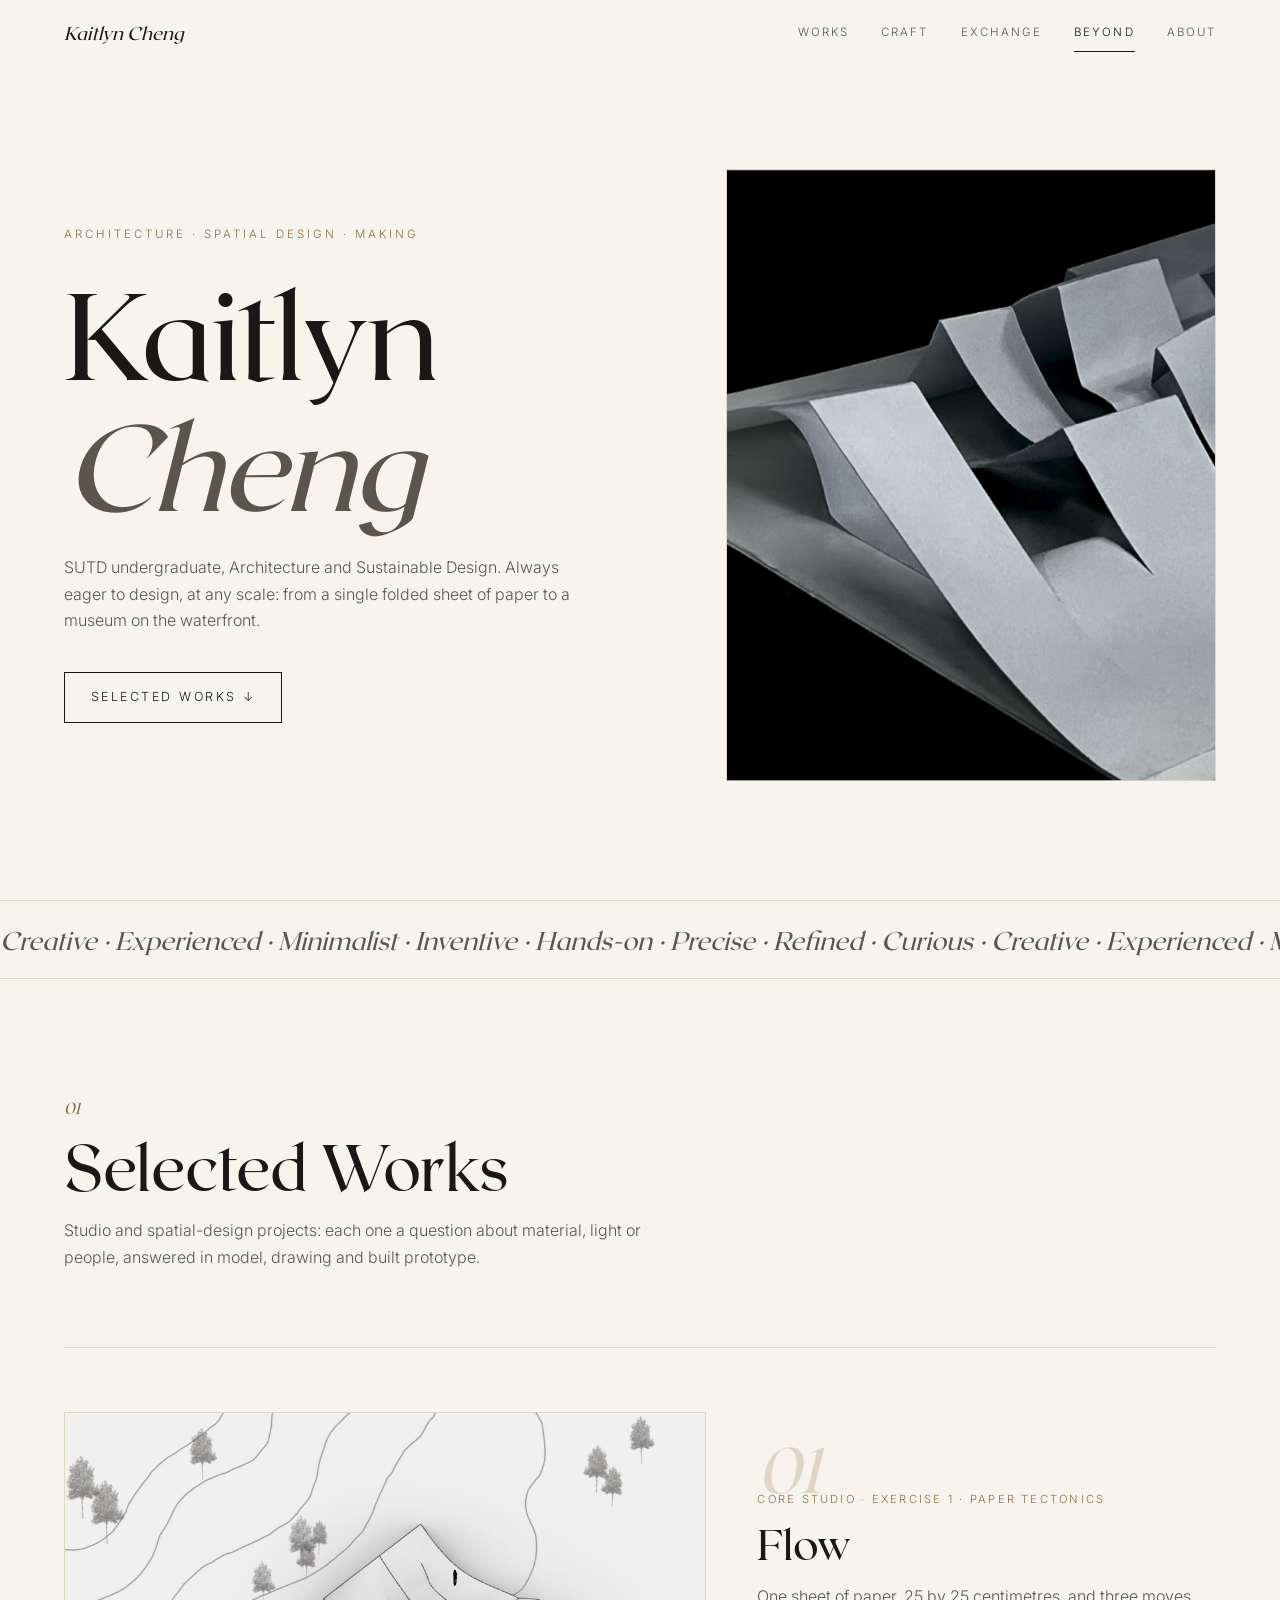
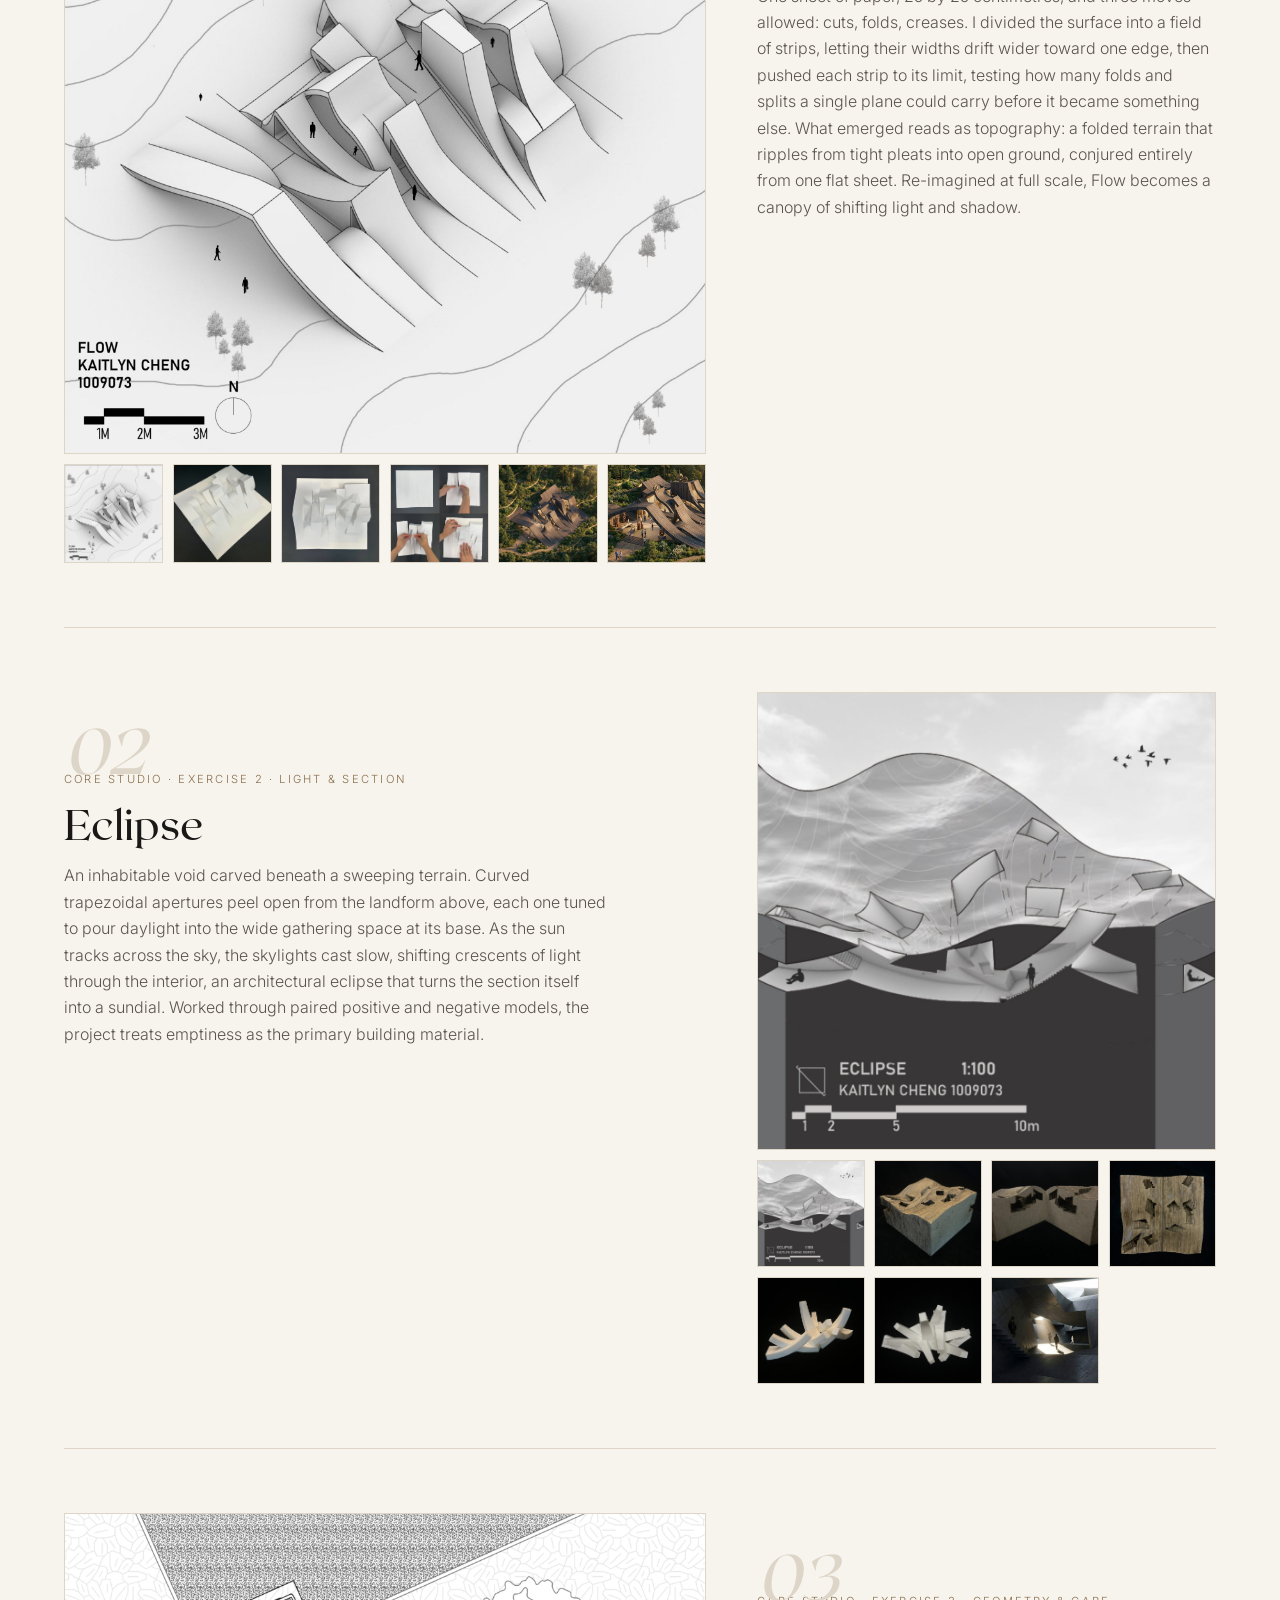
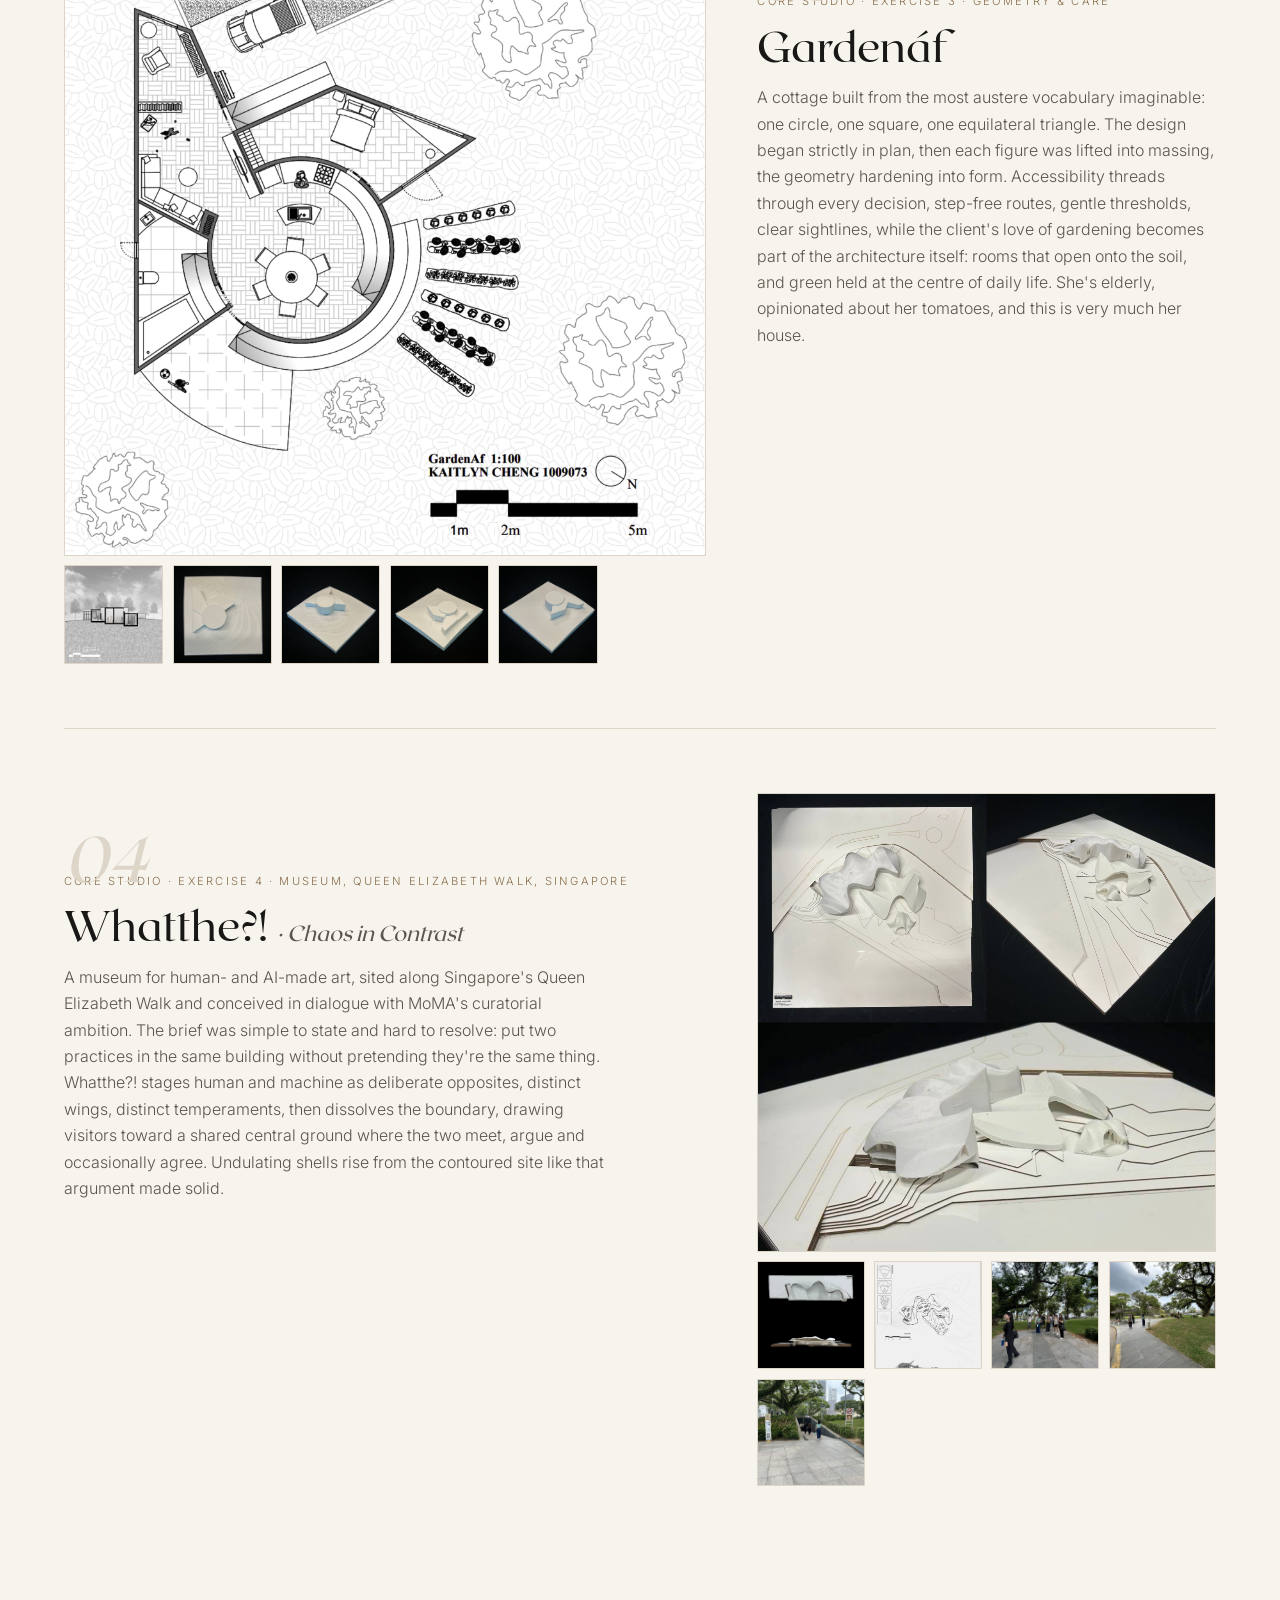
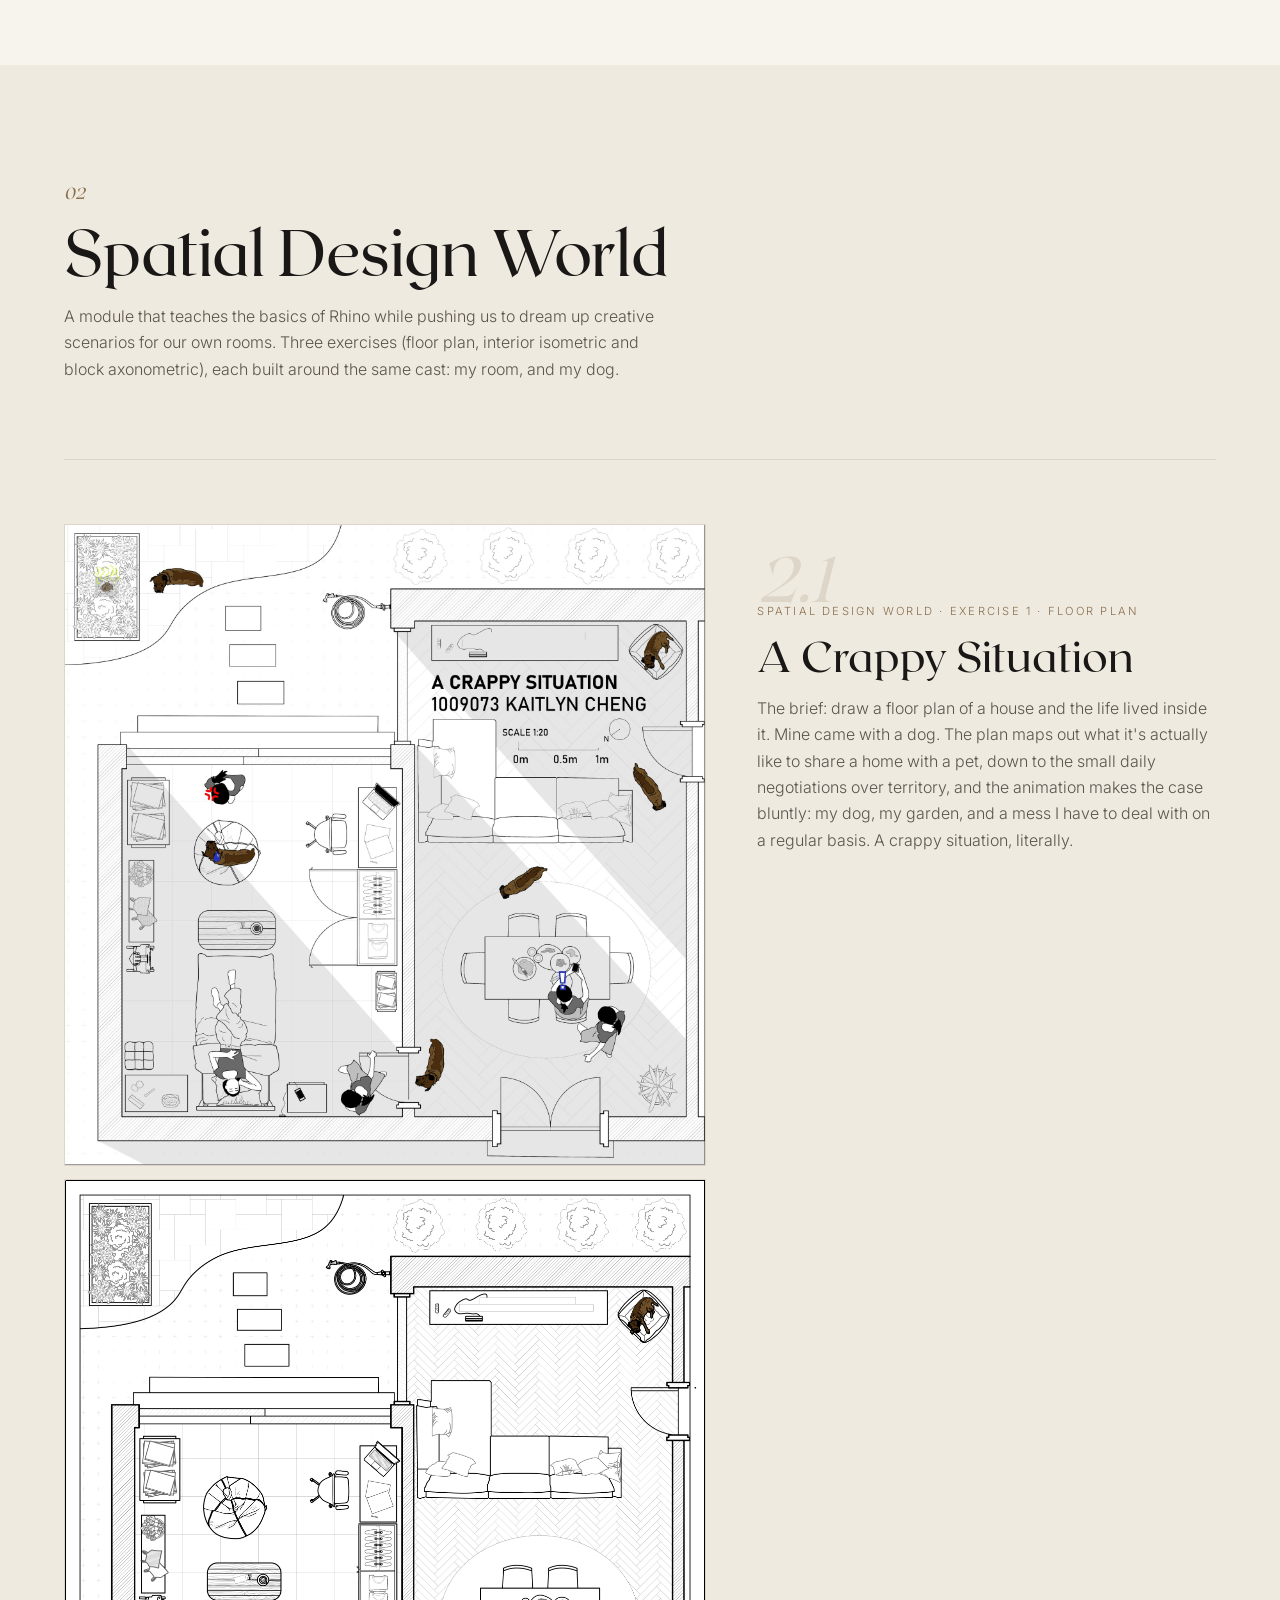
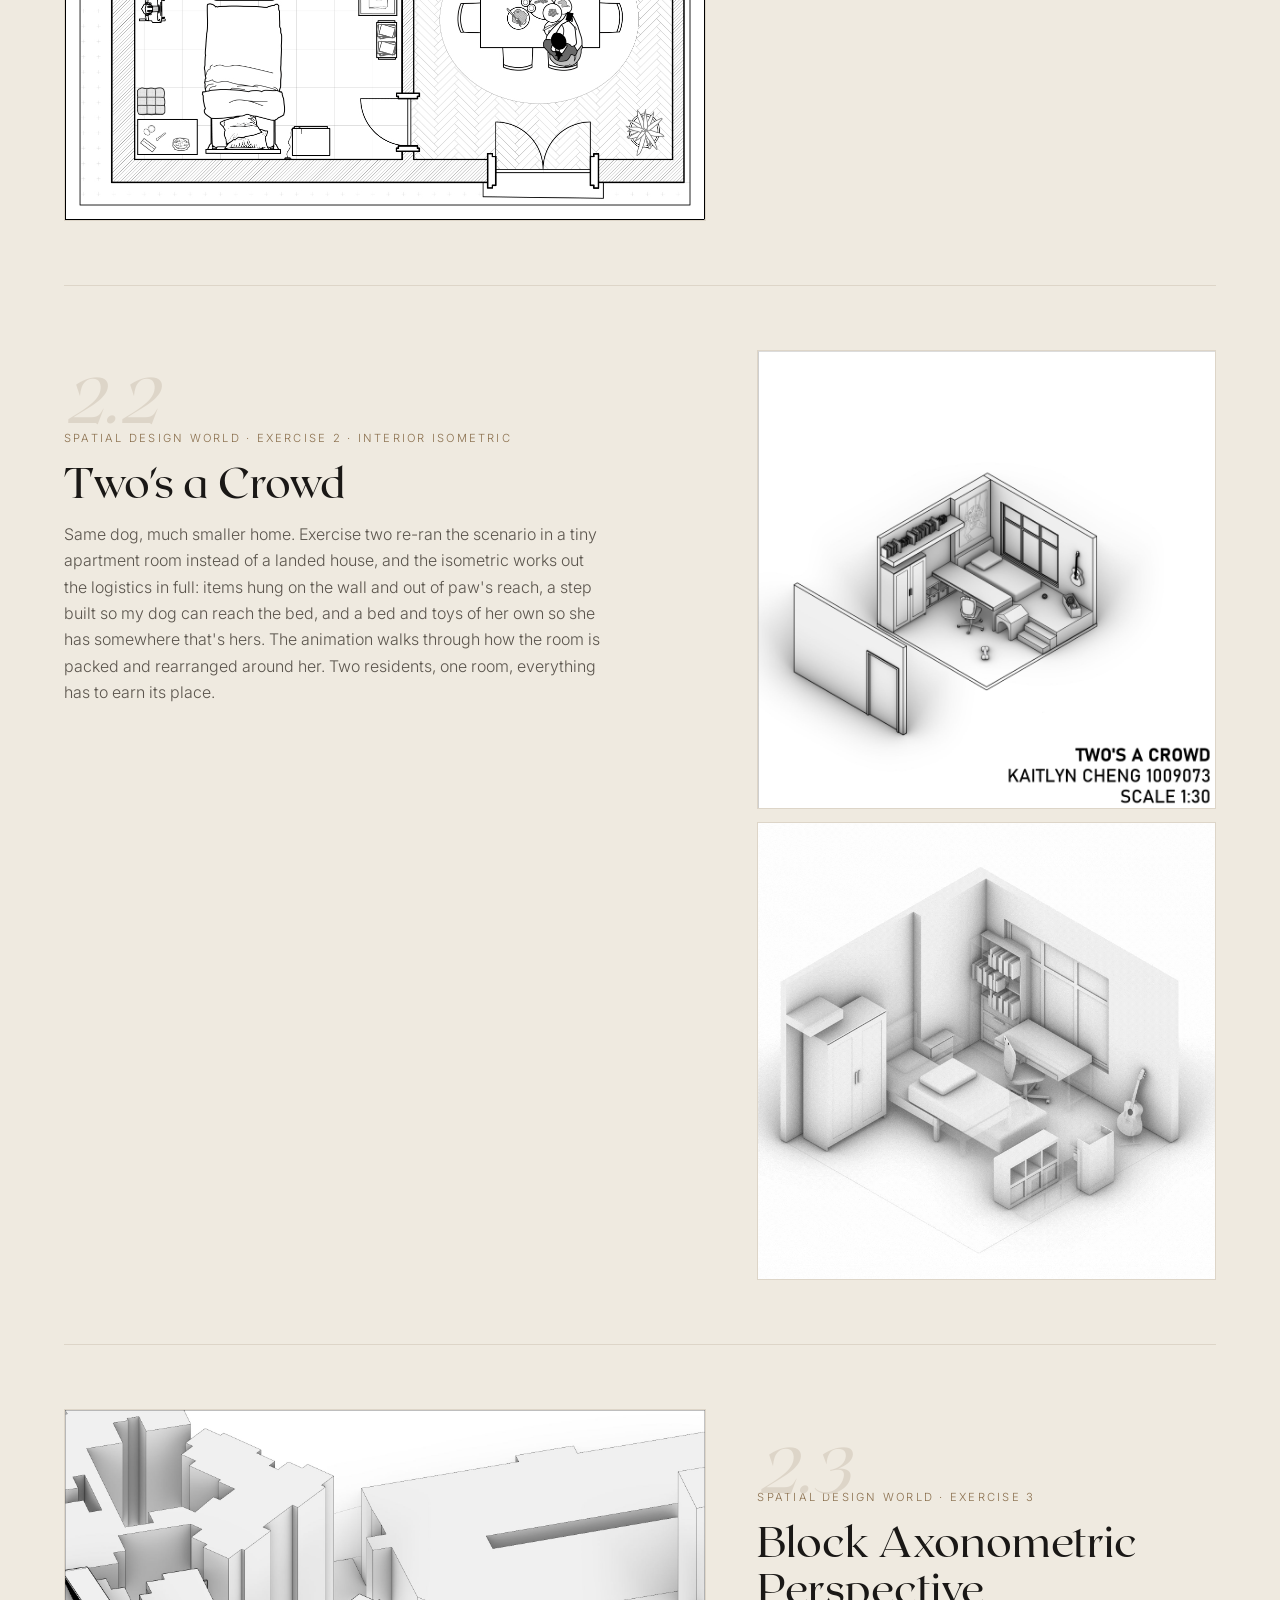
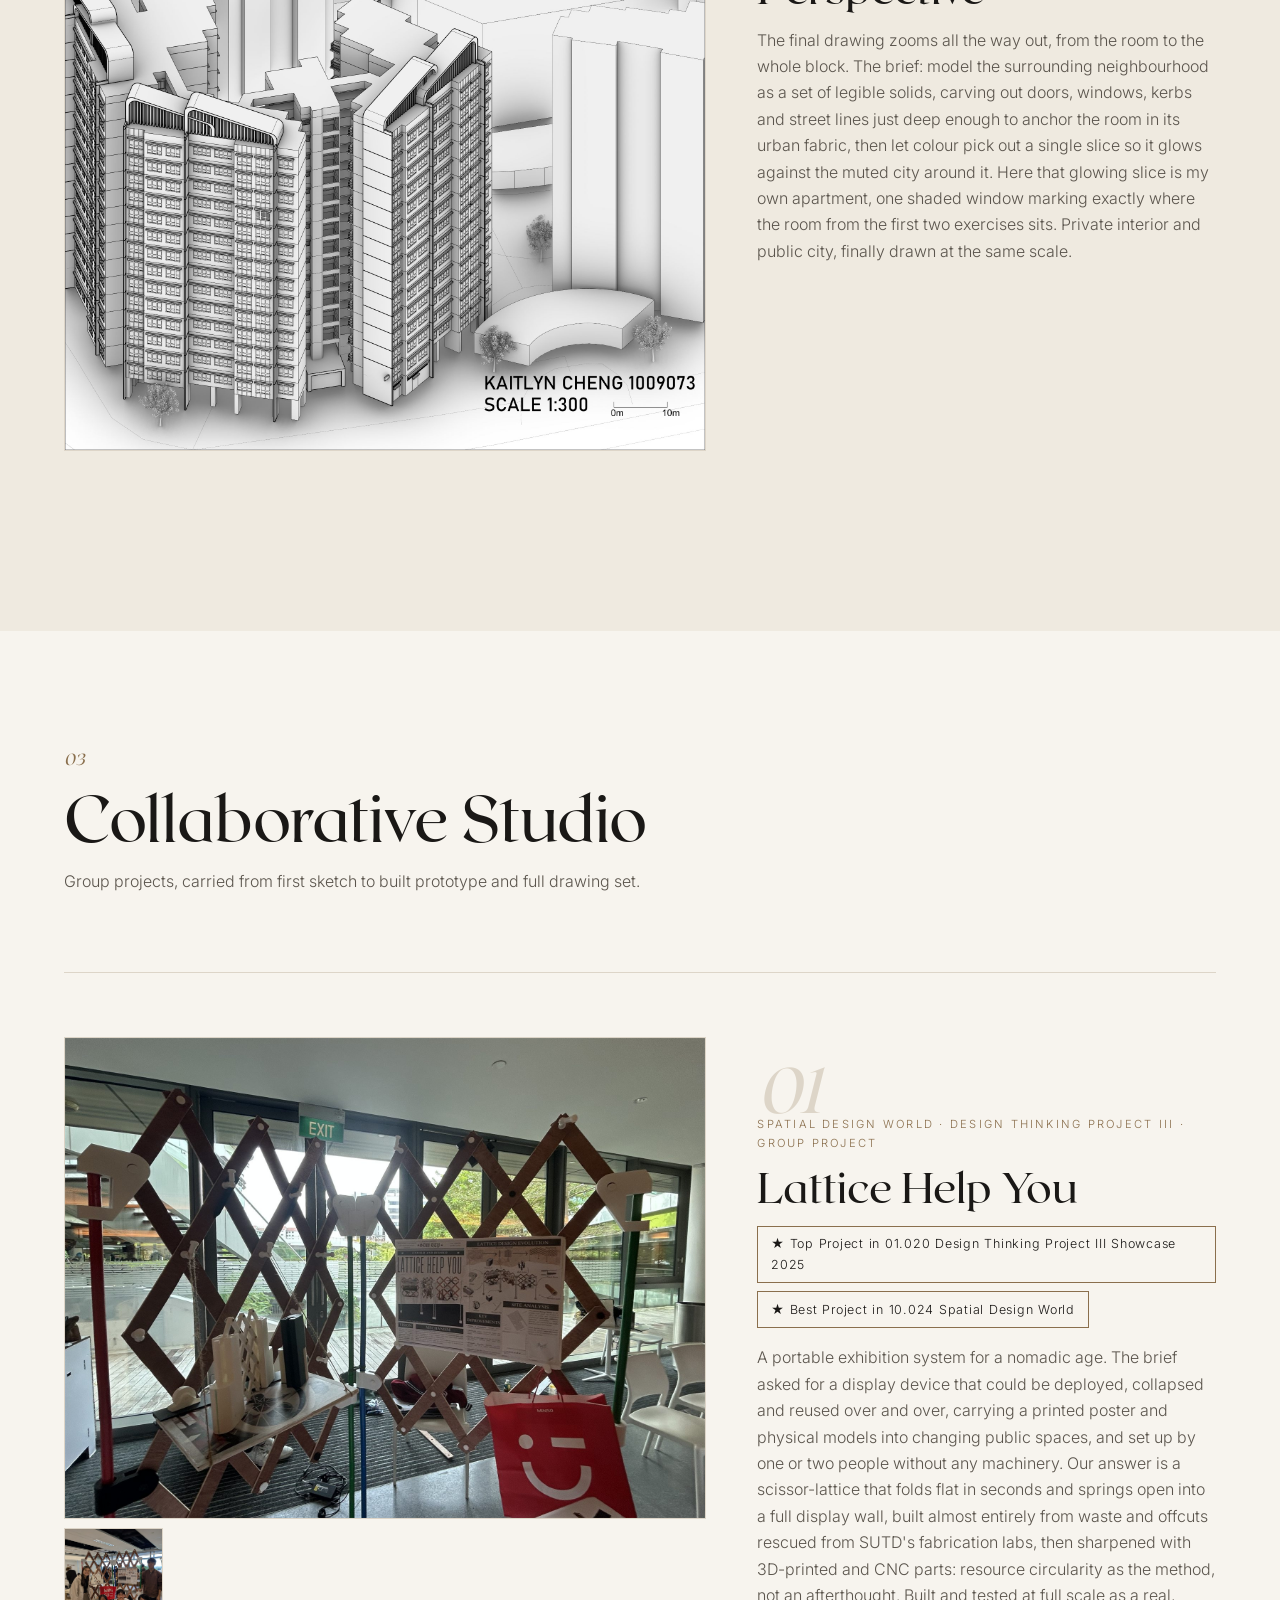
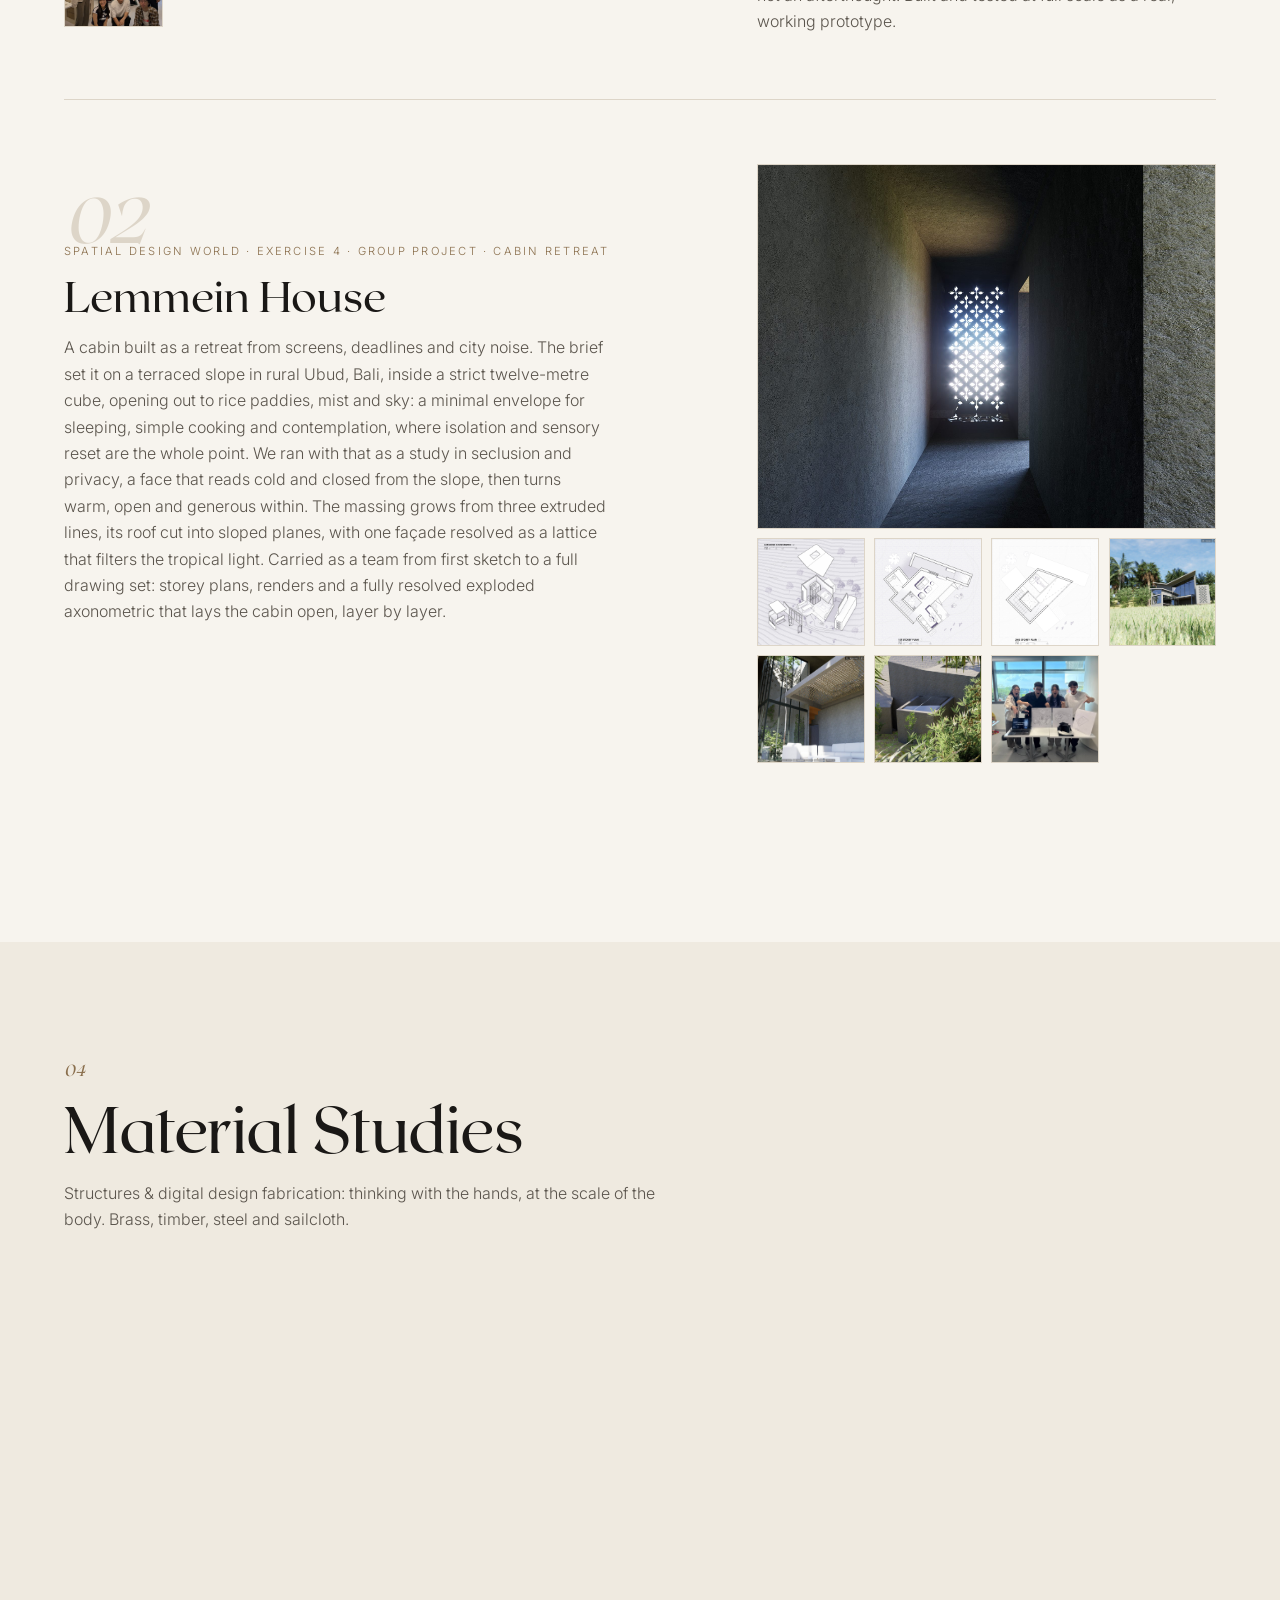
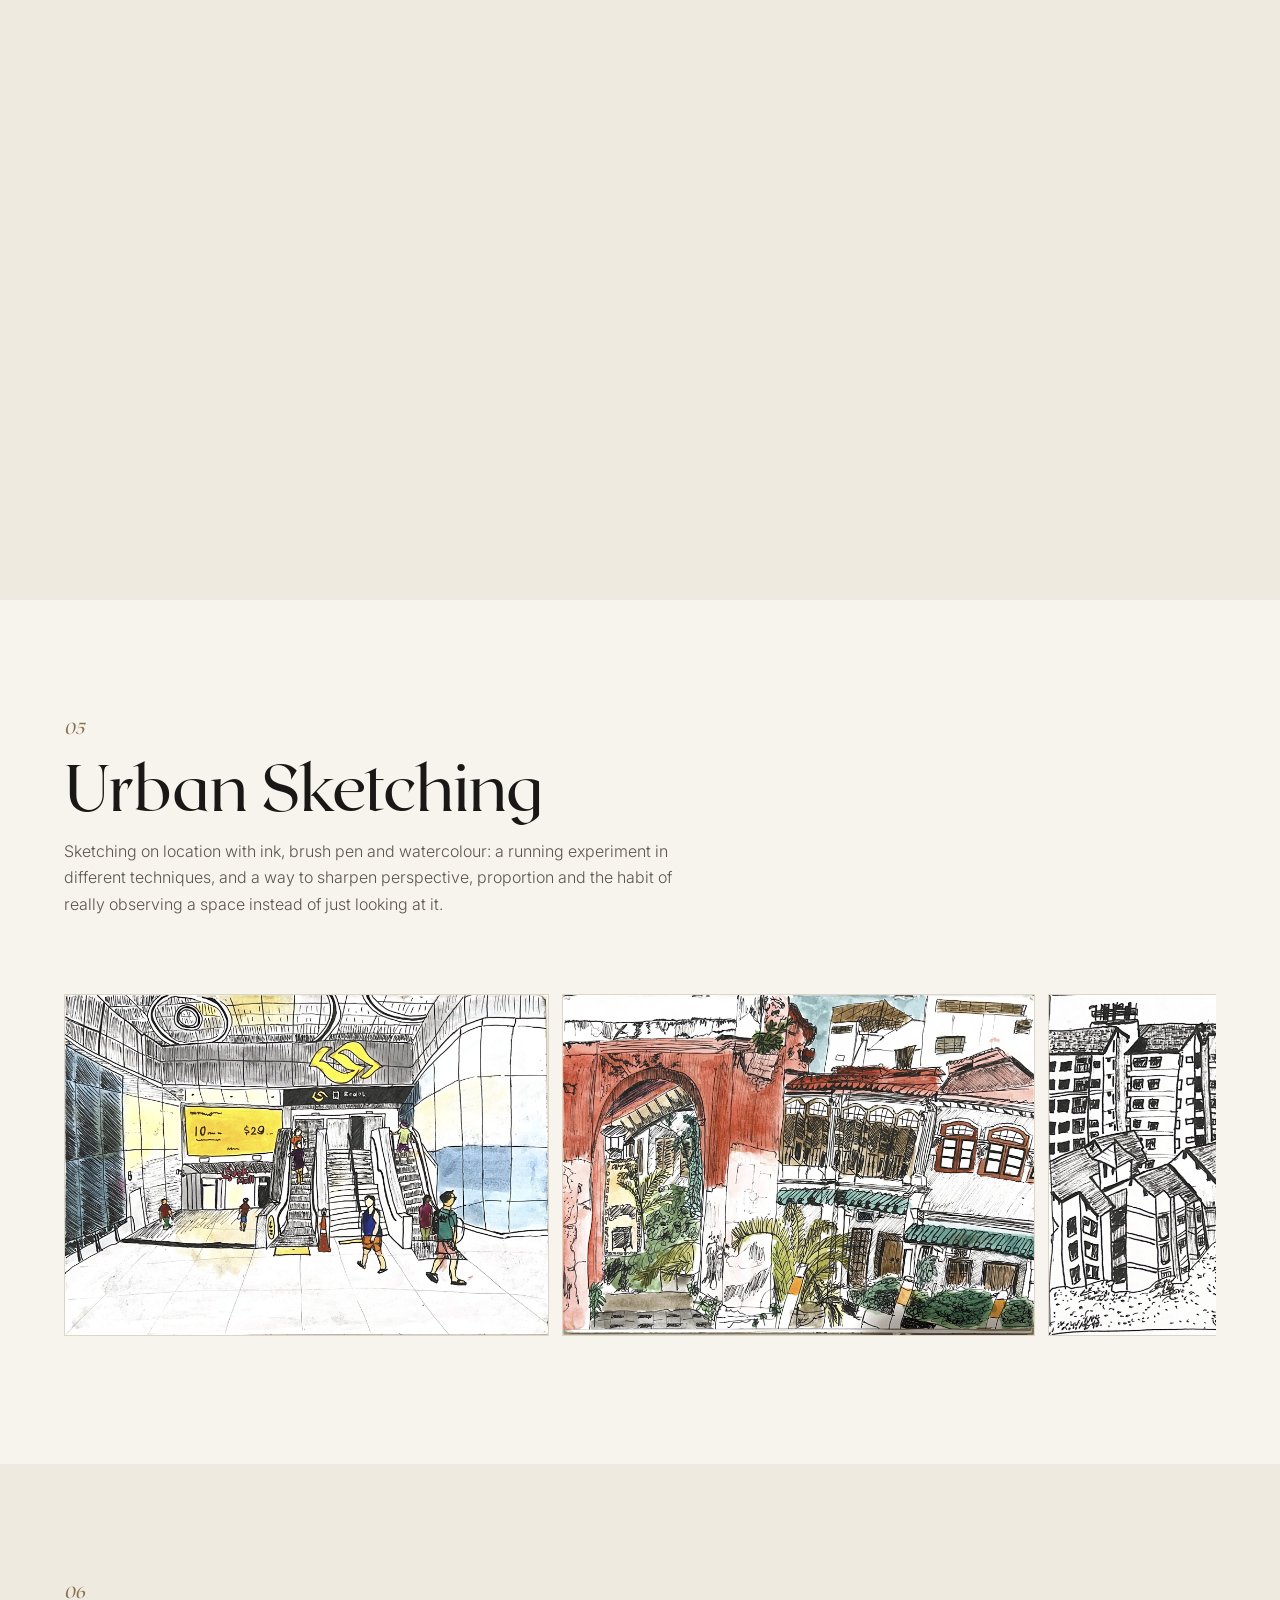
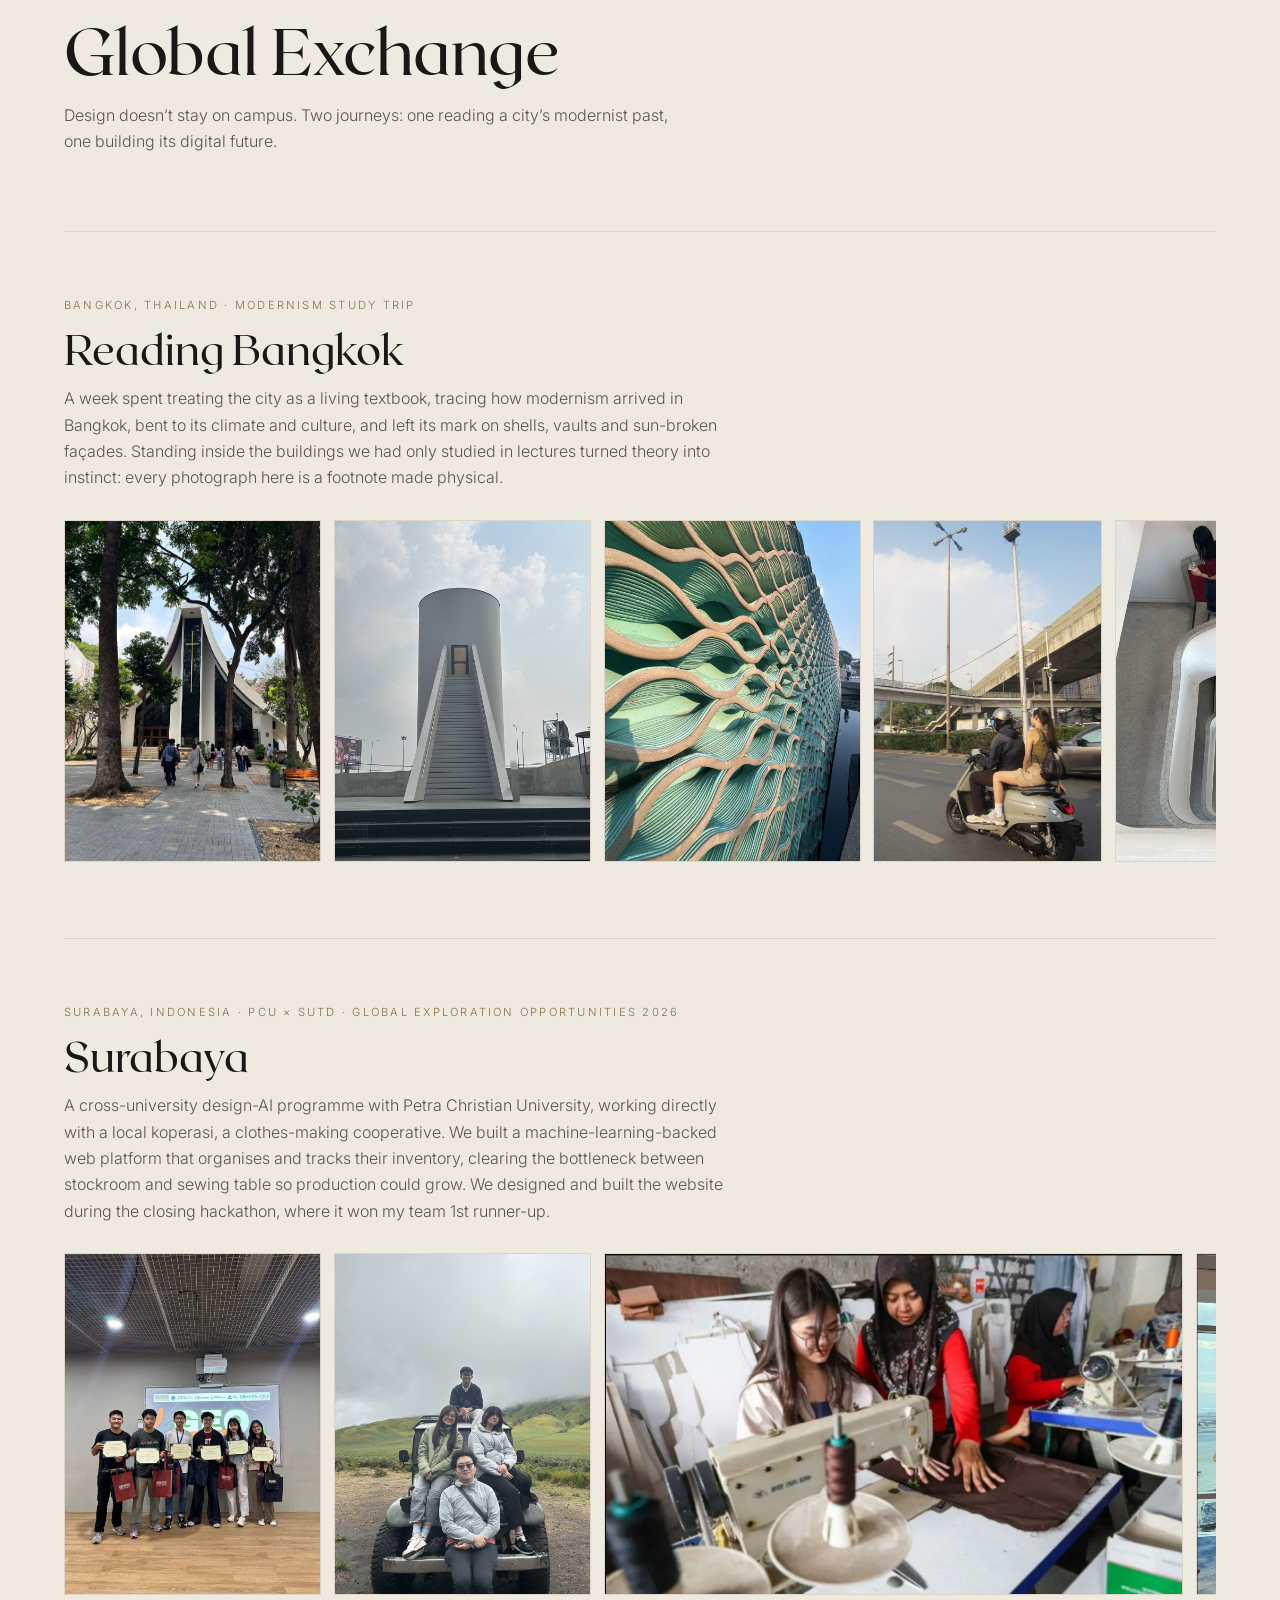
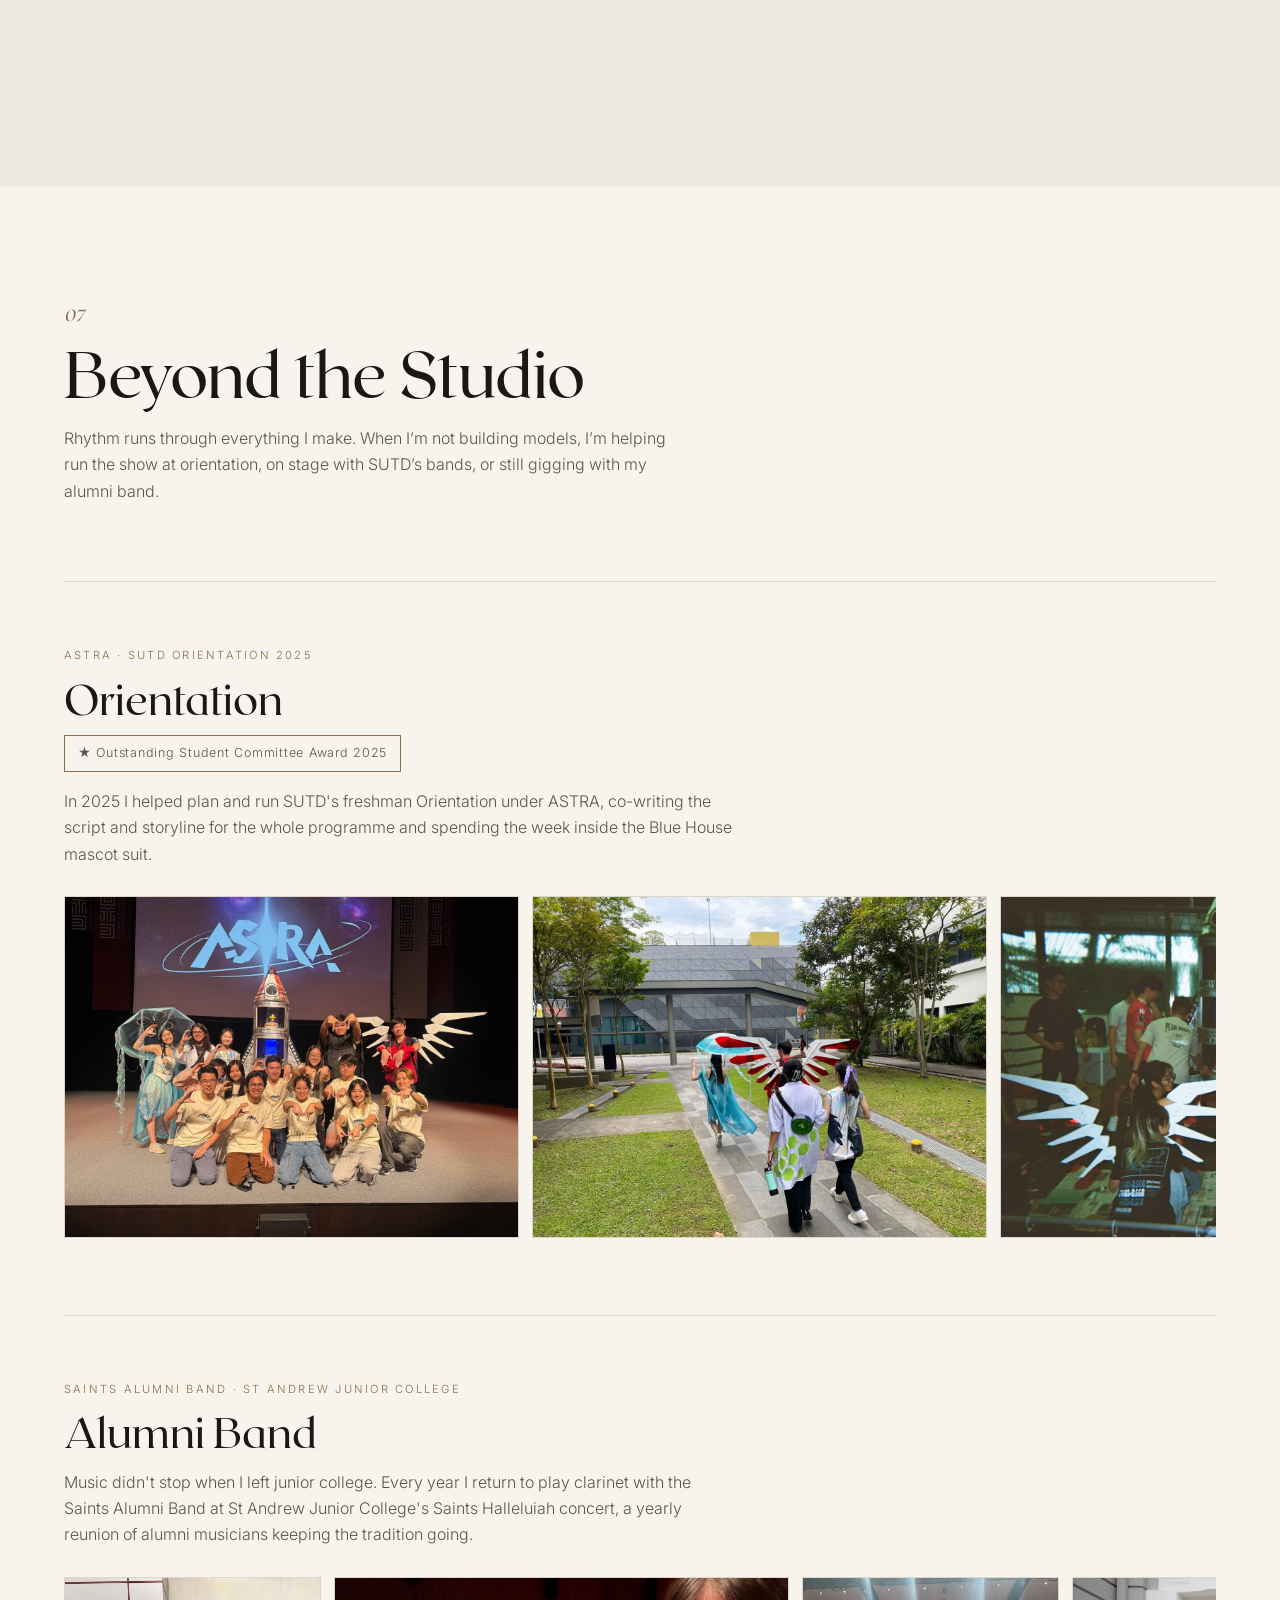
==== commit b356a313: "Replace hero cover image with the portfolio model render - Rendered "Showcased Archi Projects/portfo" ====
--- a/index.html
+++ b/index.html
@@ -43,7 +43,7 @@
       <a class="hero-cta reveal d3" href="#works">Selected works <span aria-hidden="true">↓</span></a>
     </div>
     <figure class="hero-figure reveal d2">
-      <img src="assets/img/canopy-1.jpg" alt="Sail: a white fabric canopy stretched over bamboo poles, photographed from below against a blue sky" width="960" height="1280" fetchpriority="high" data-parallax="0.05">
+      <img src="assets/img/hero-cover.jpg" alt="Folded paper architectural model lit dramatically against a black background" width="1200" height="1600" fetchpriority="high" data-parallax="0.05">
     </figure>
   </section>
 
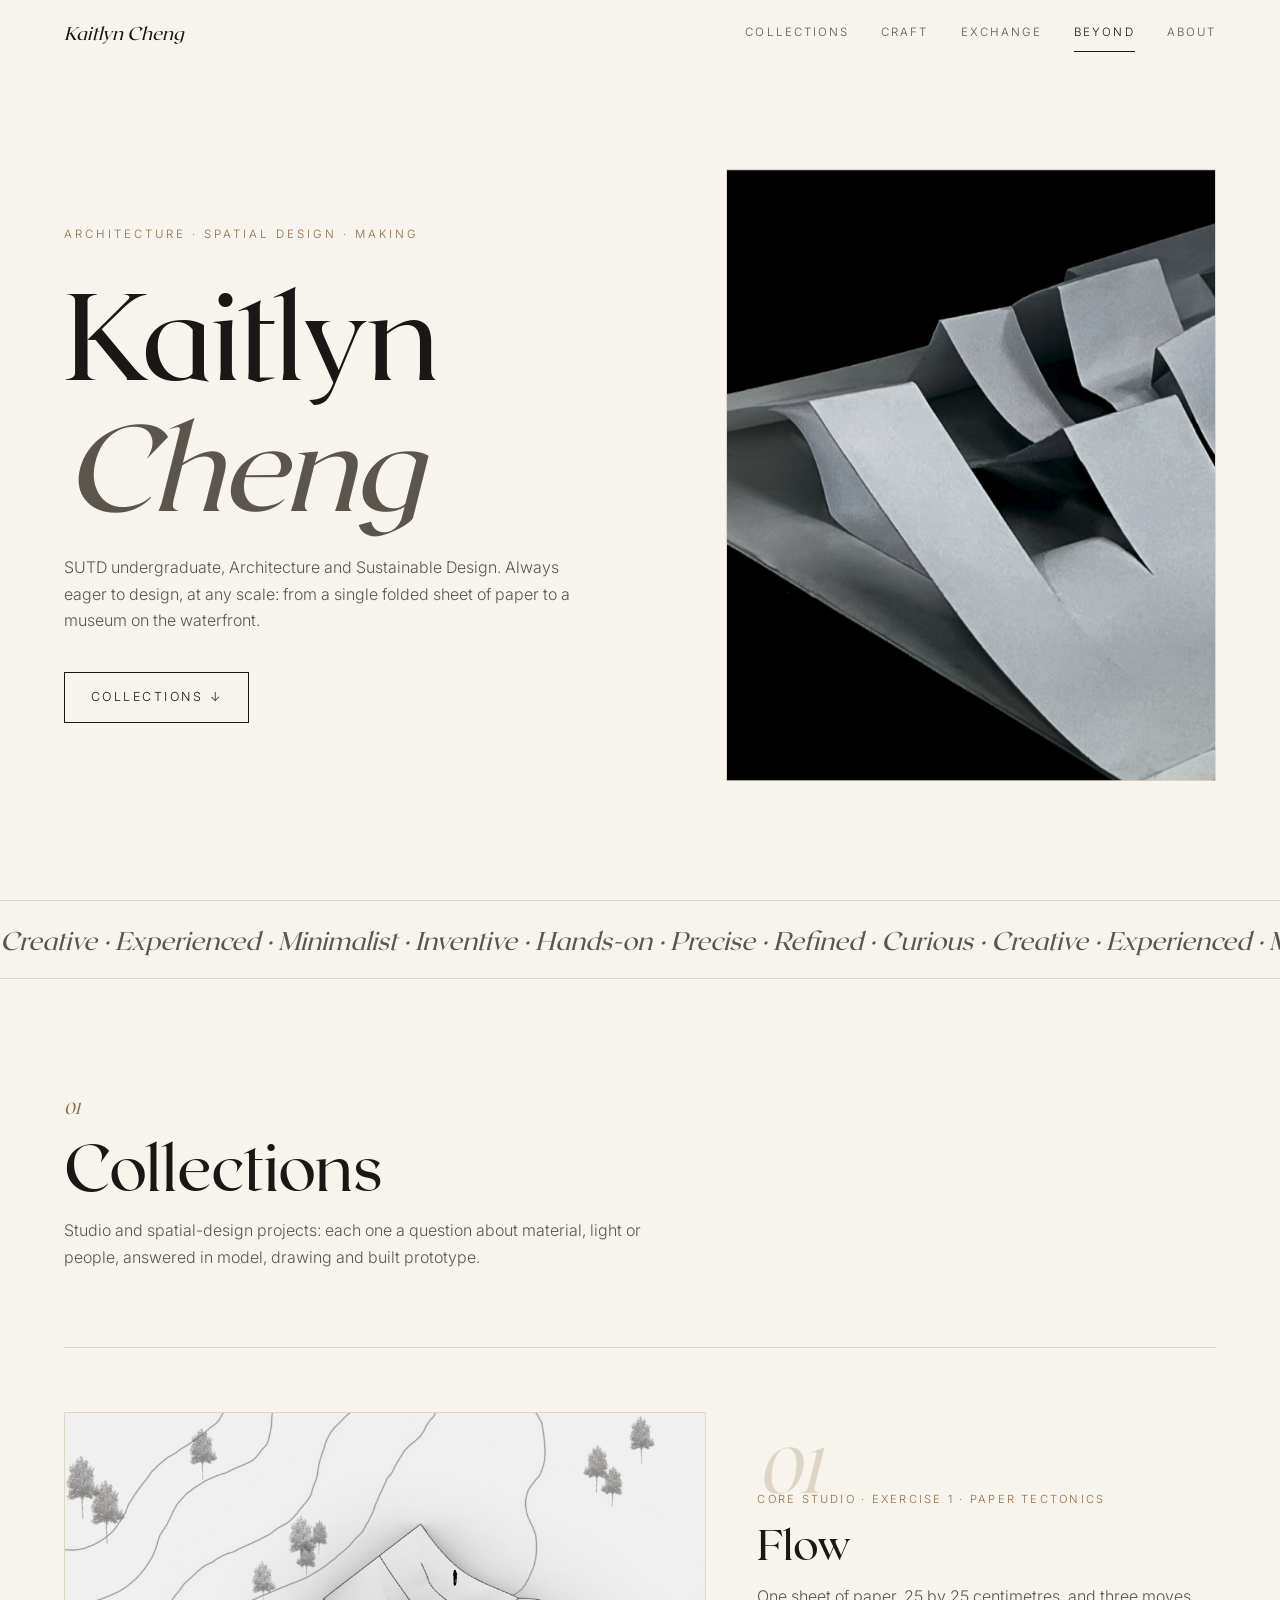
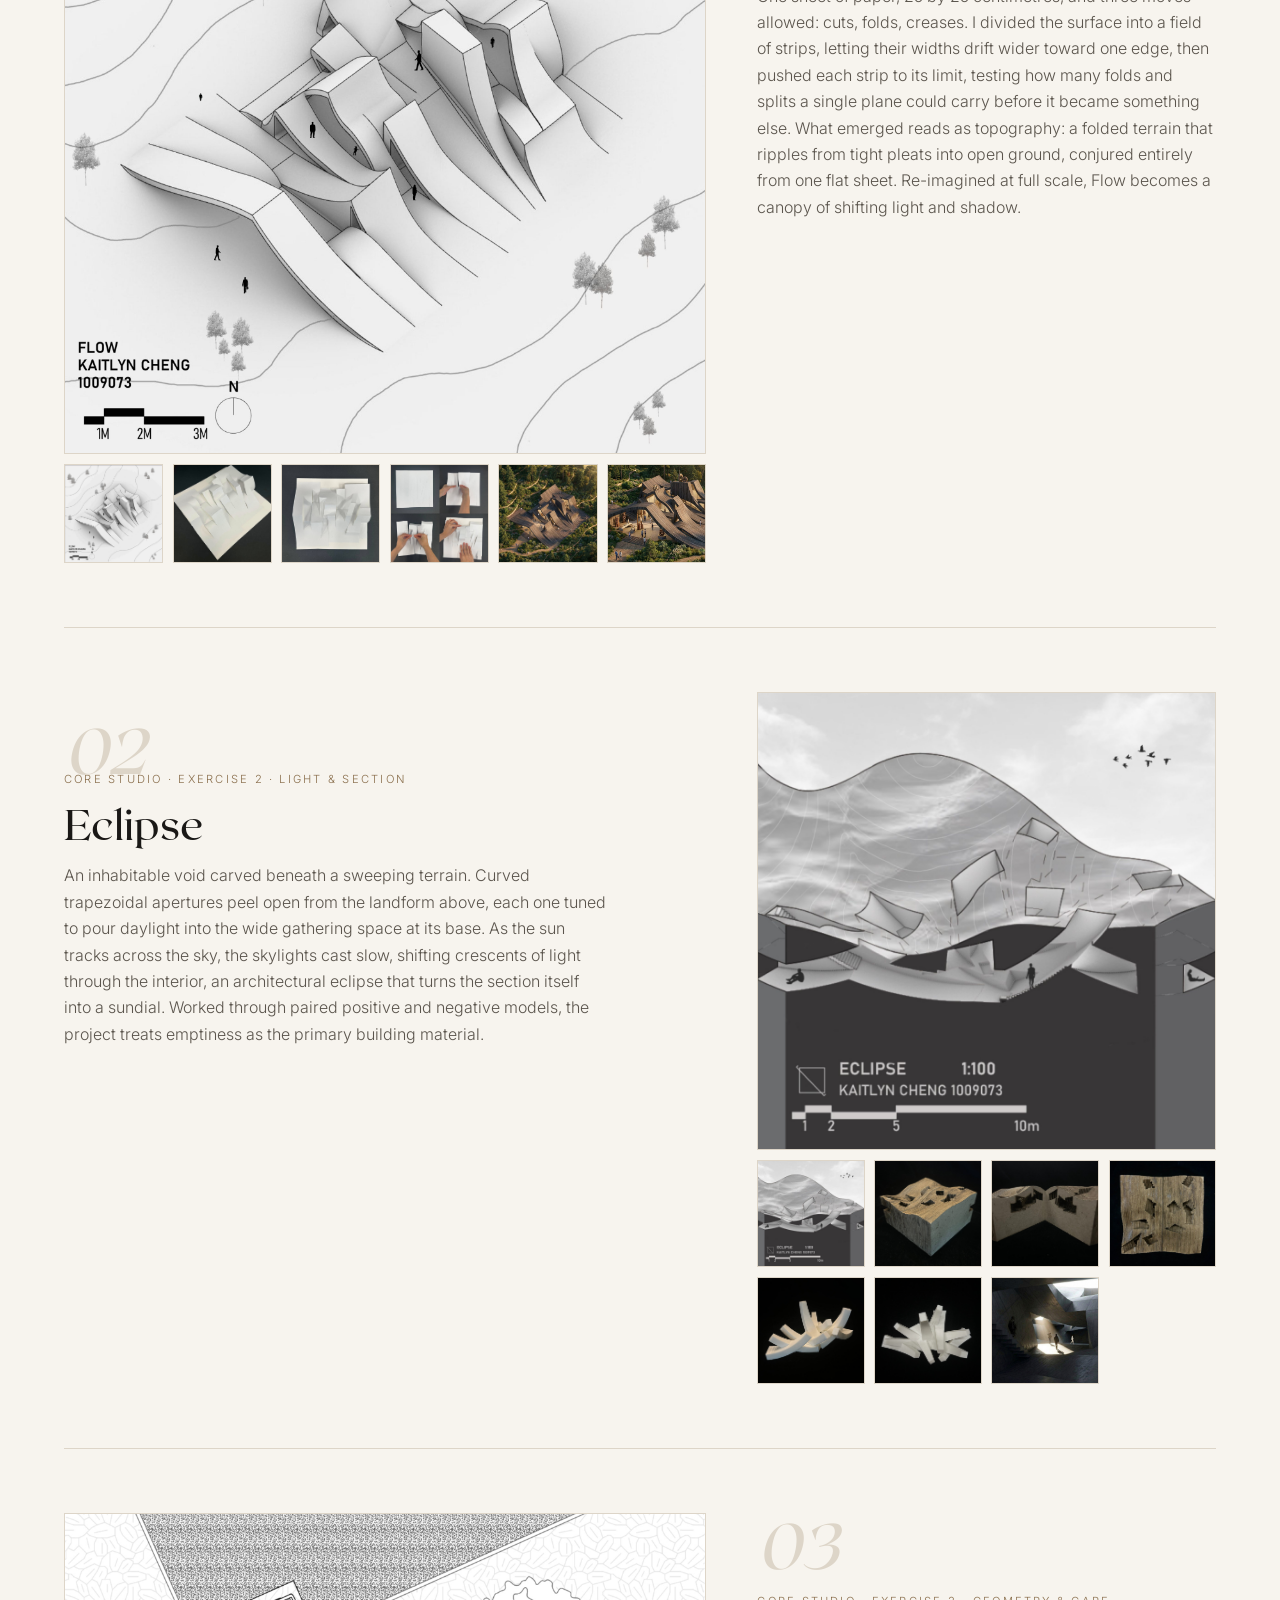
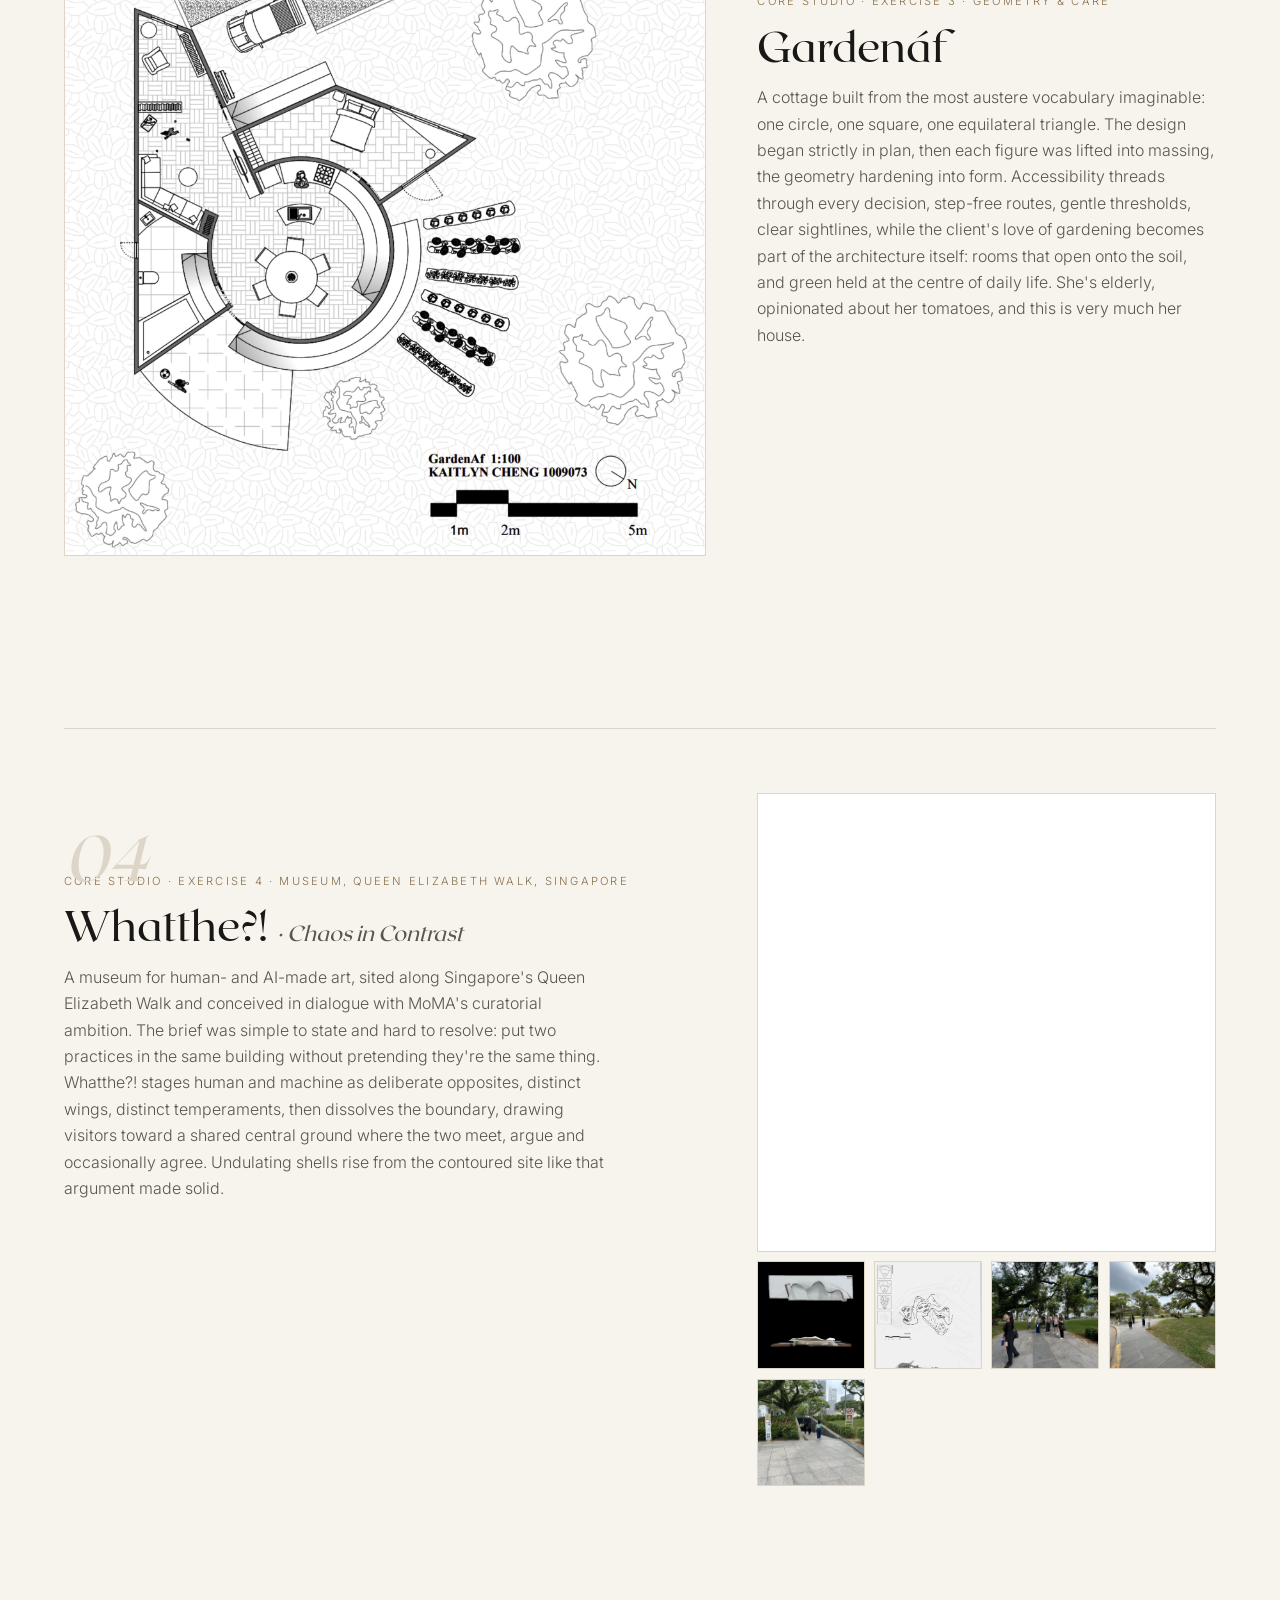
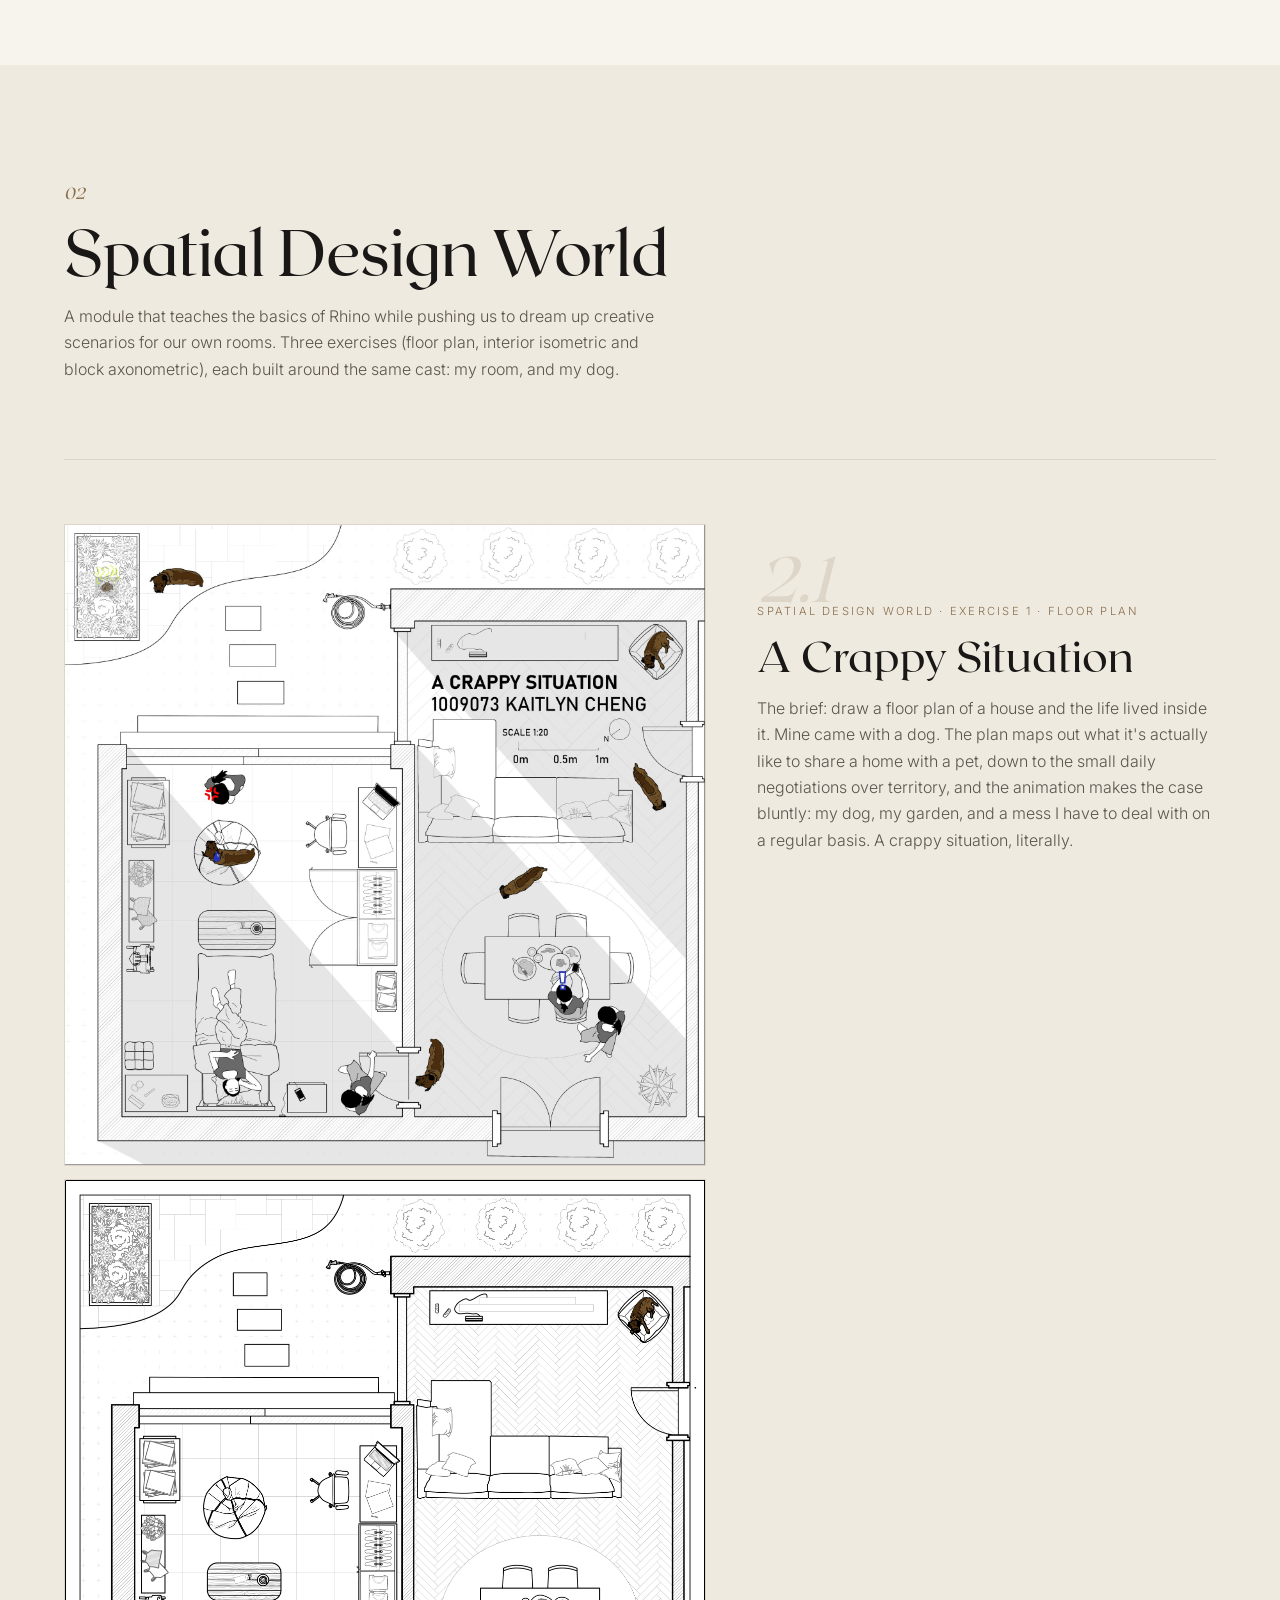
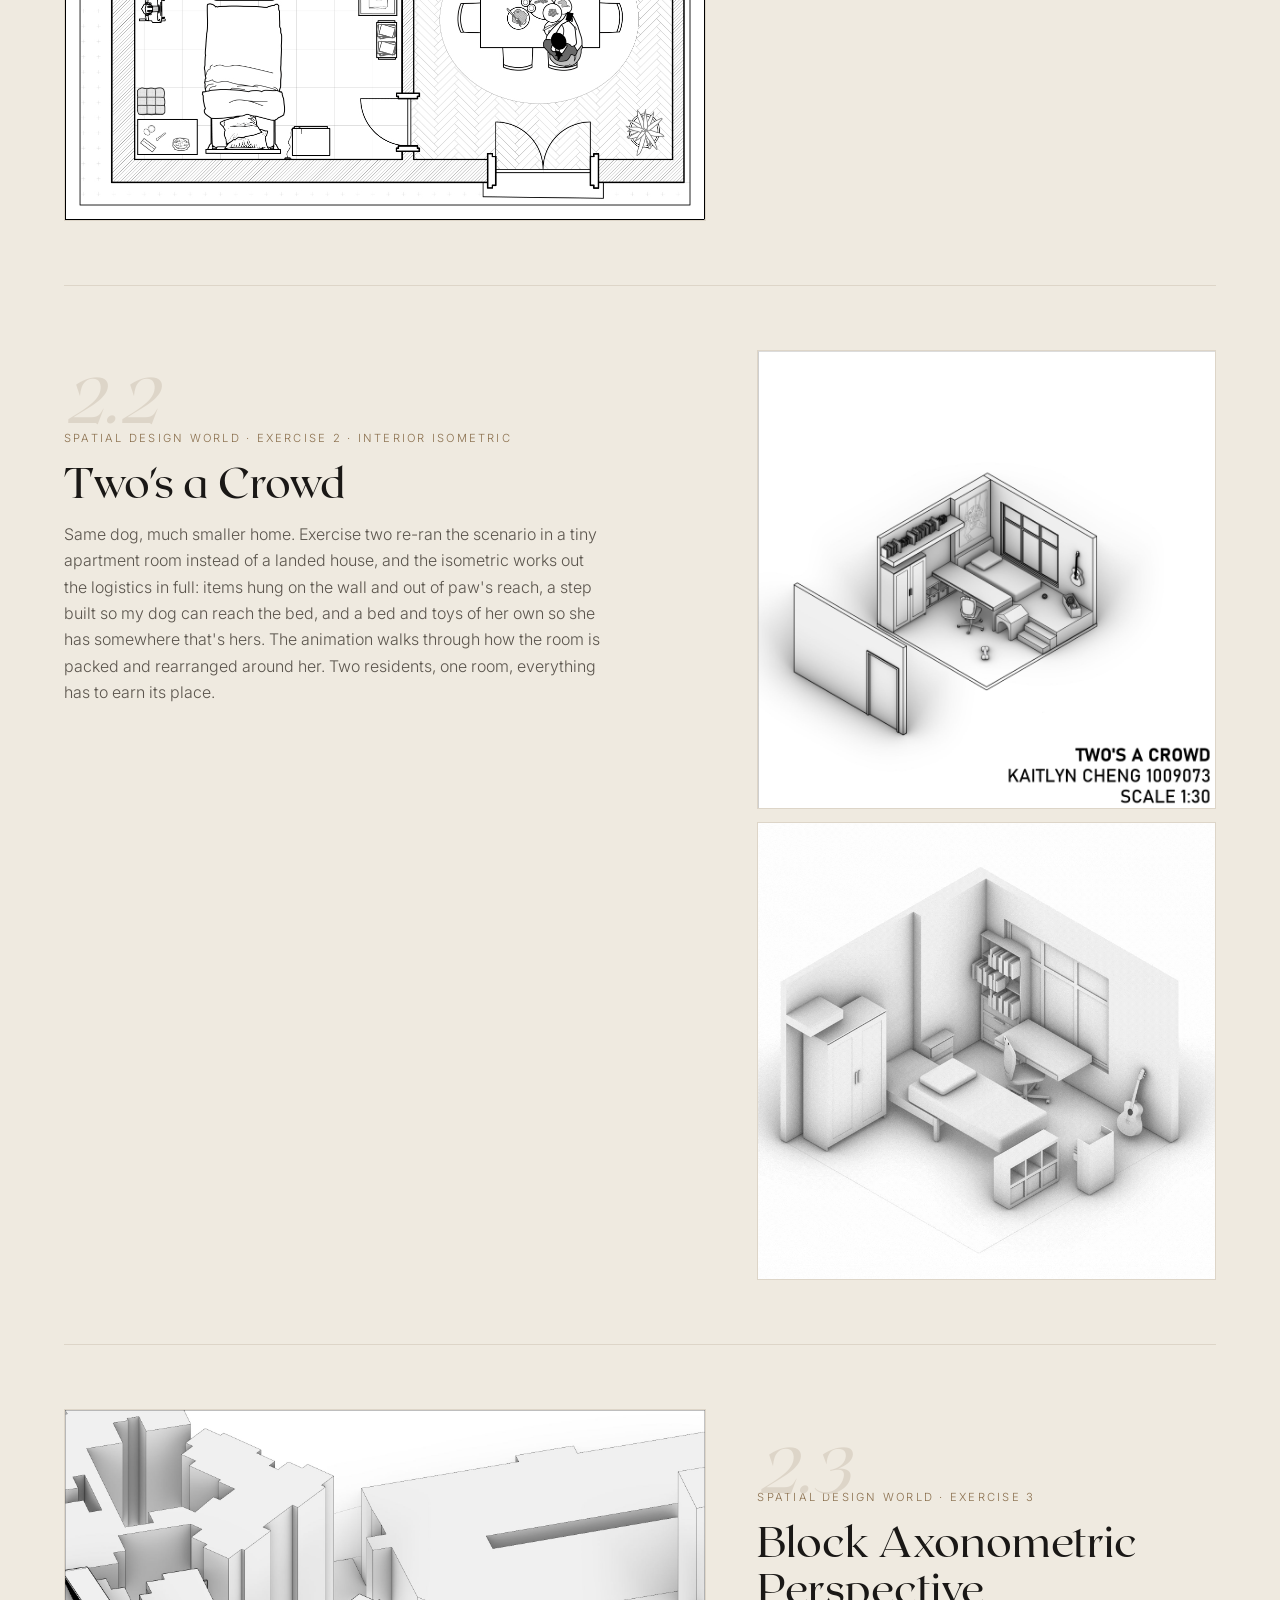
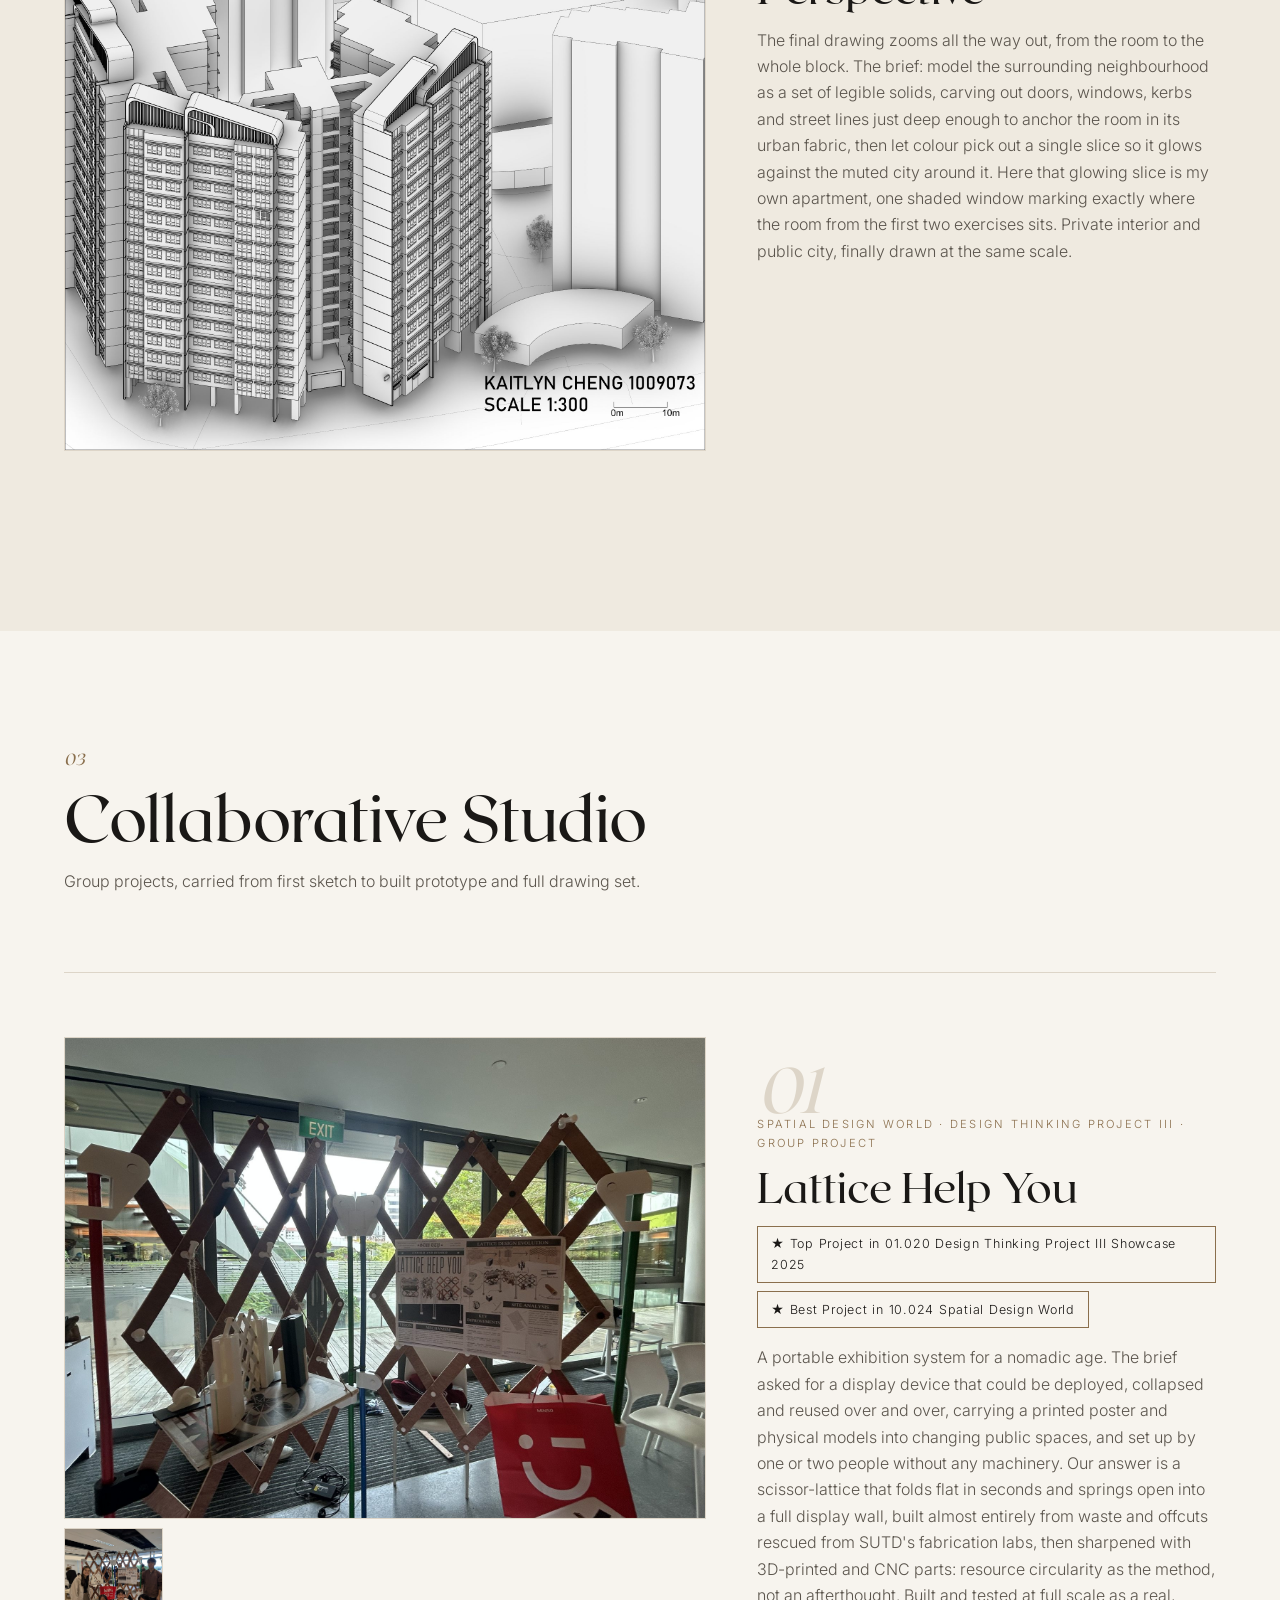
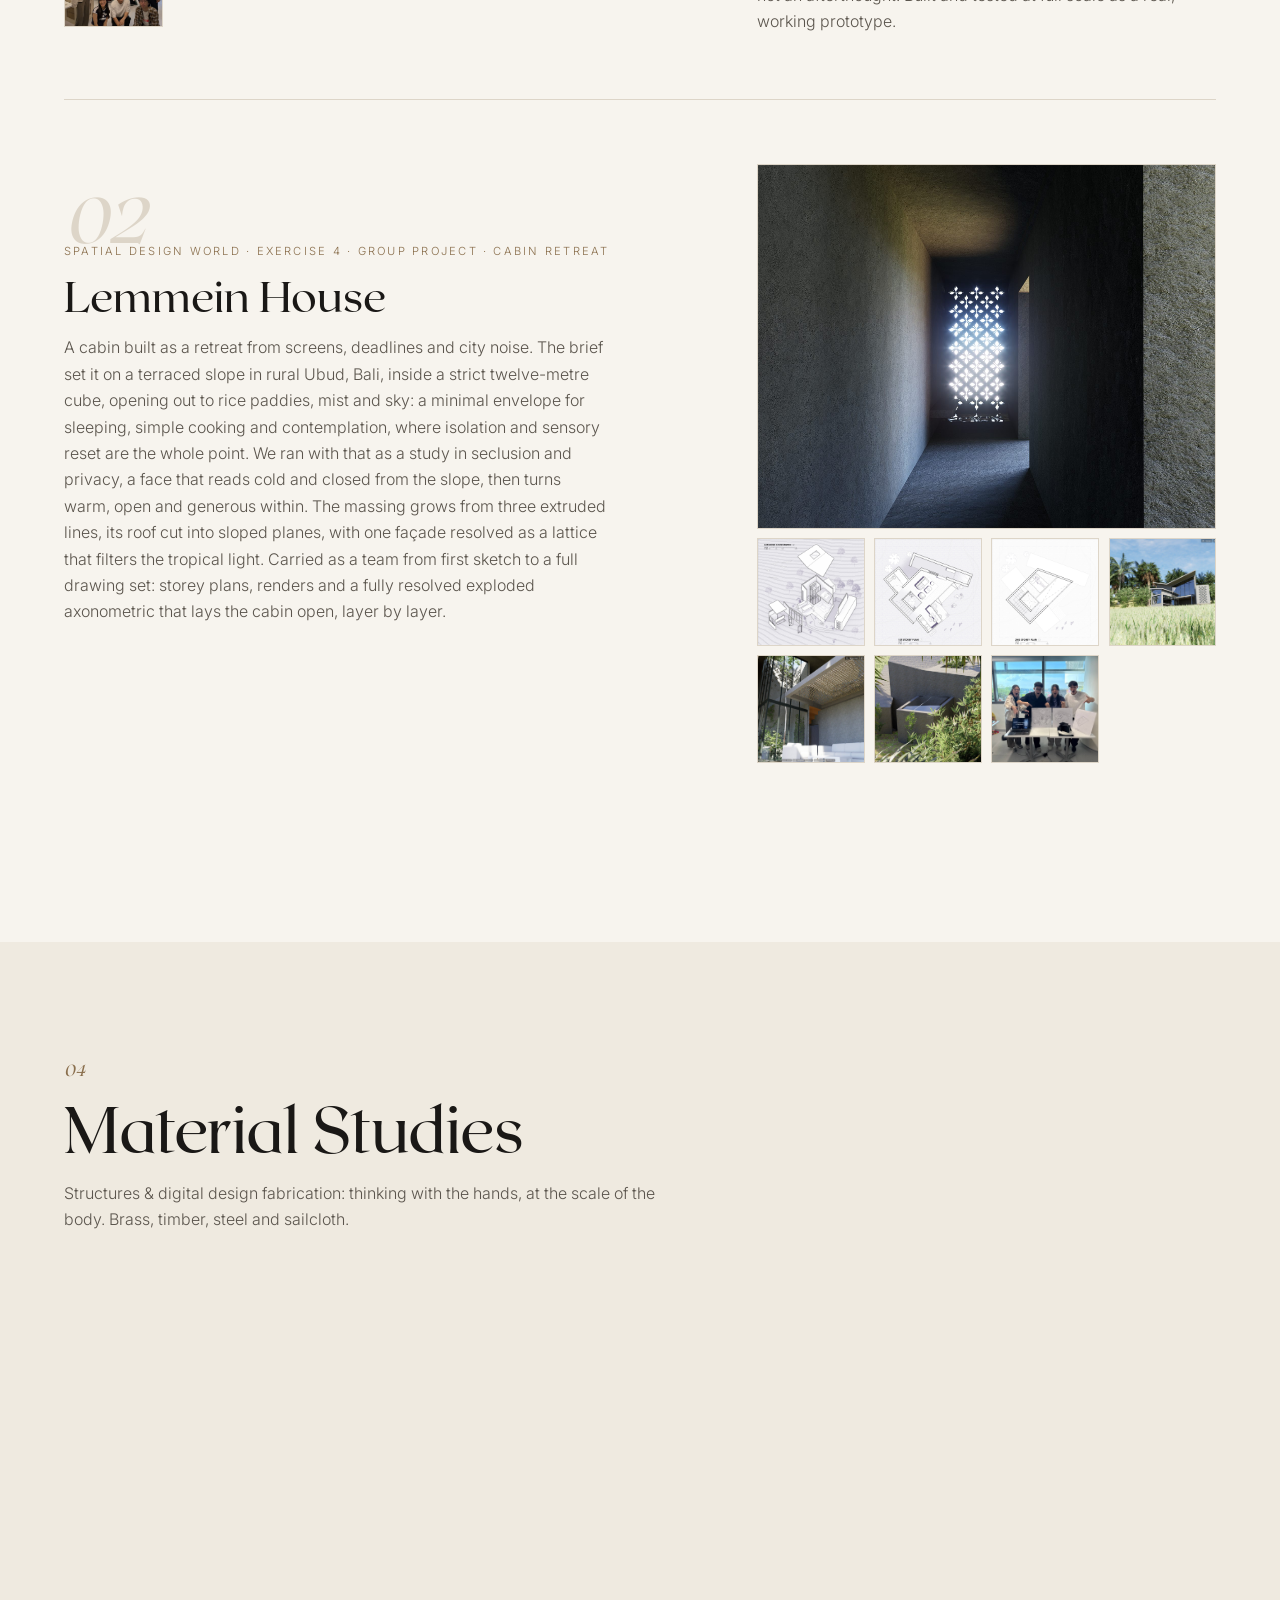
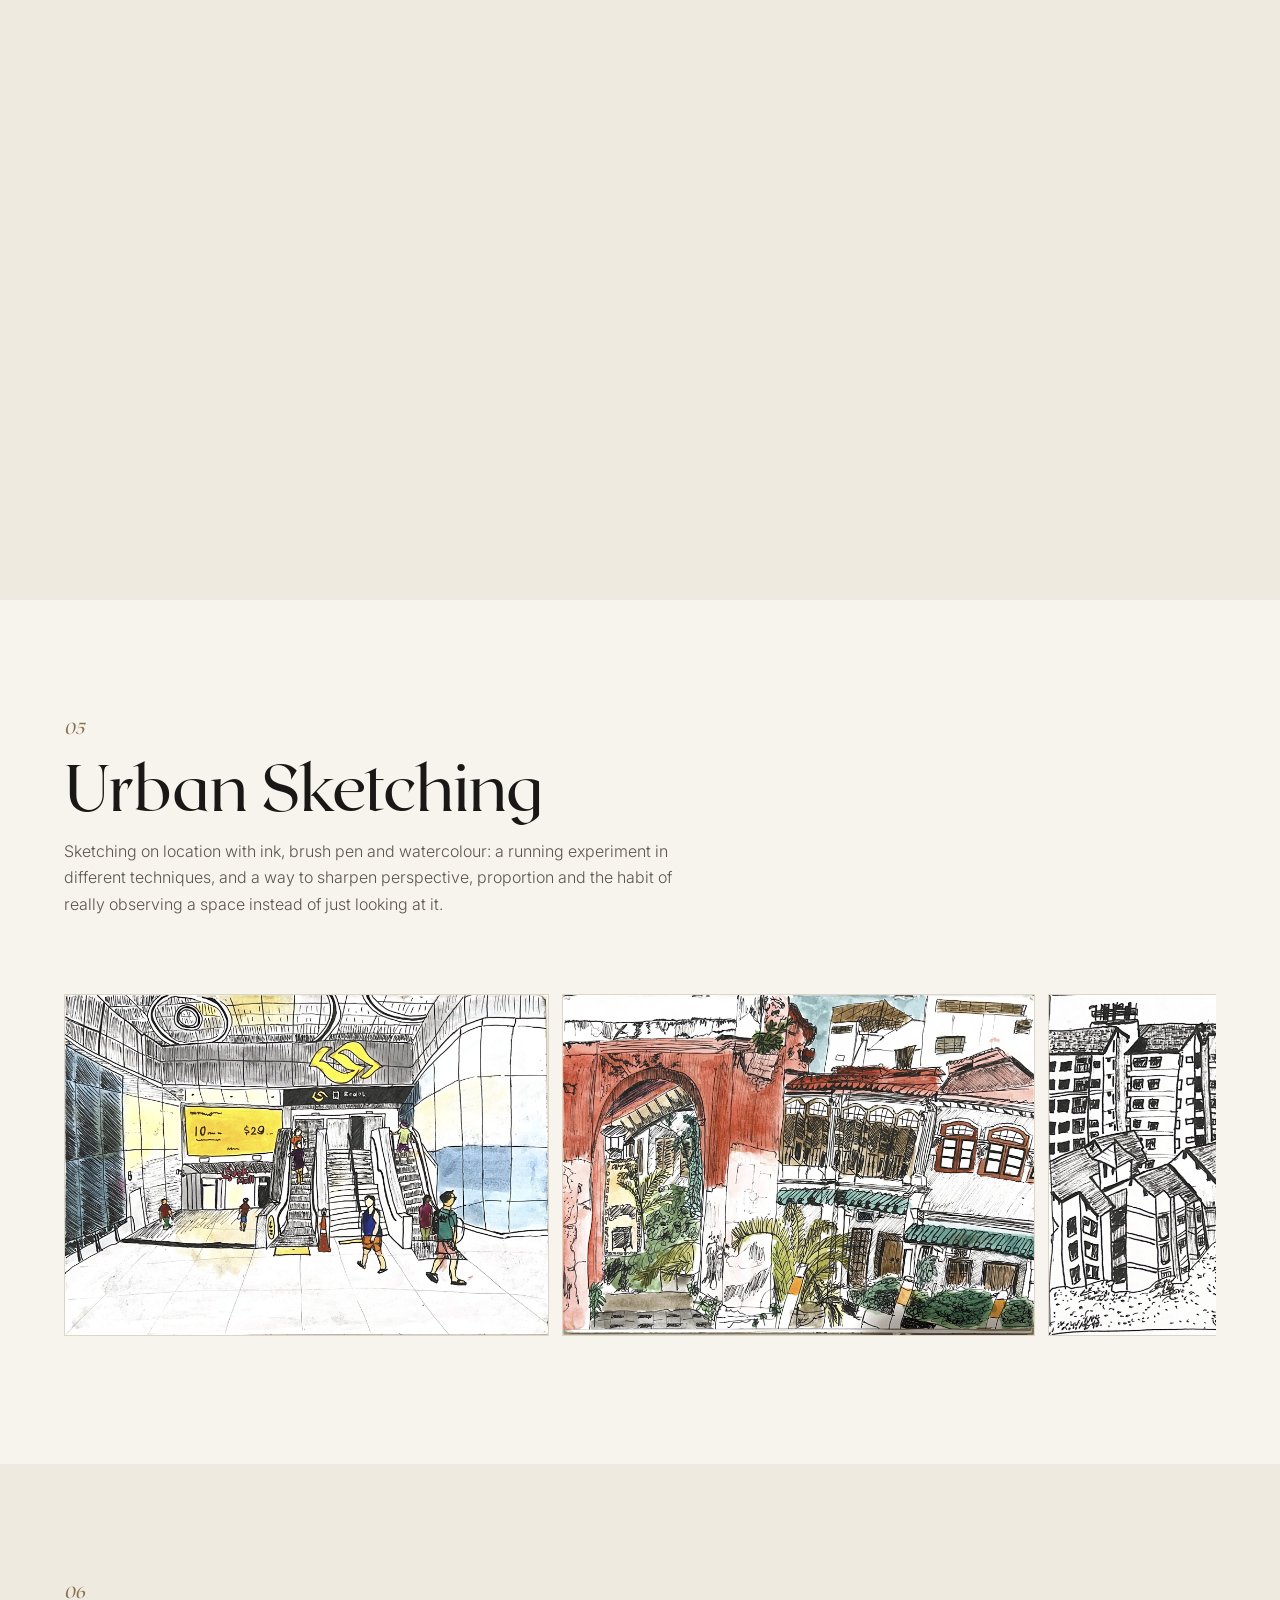
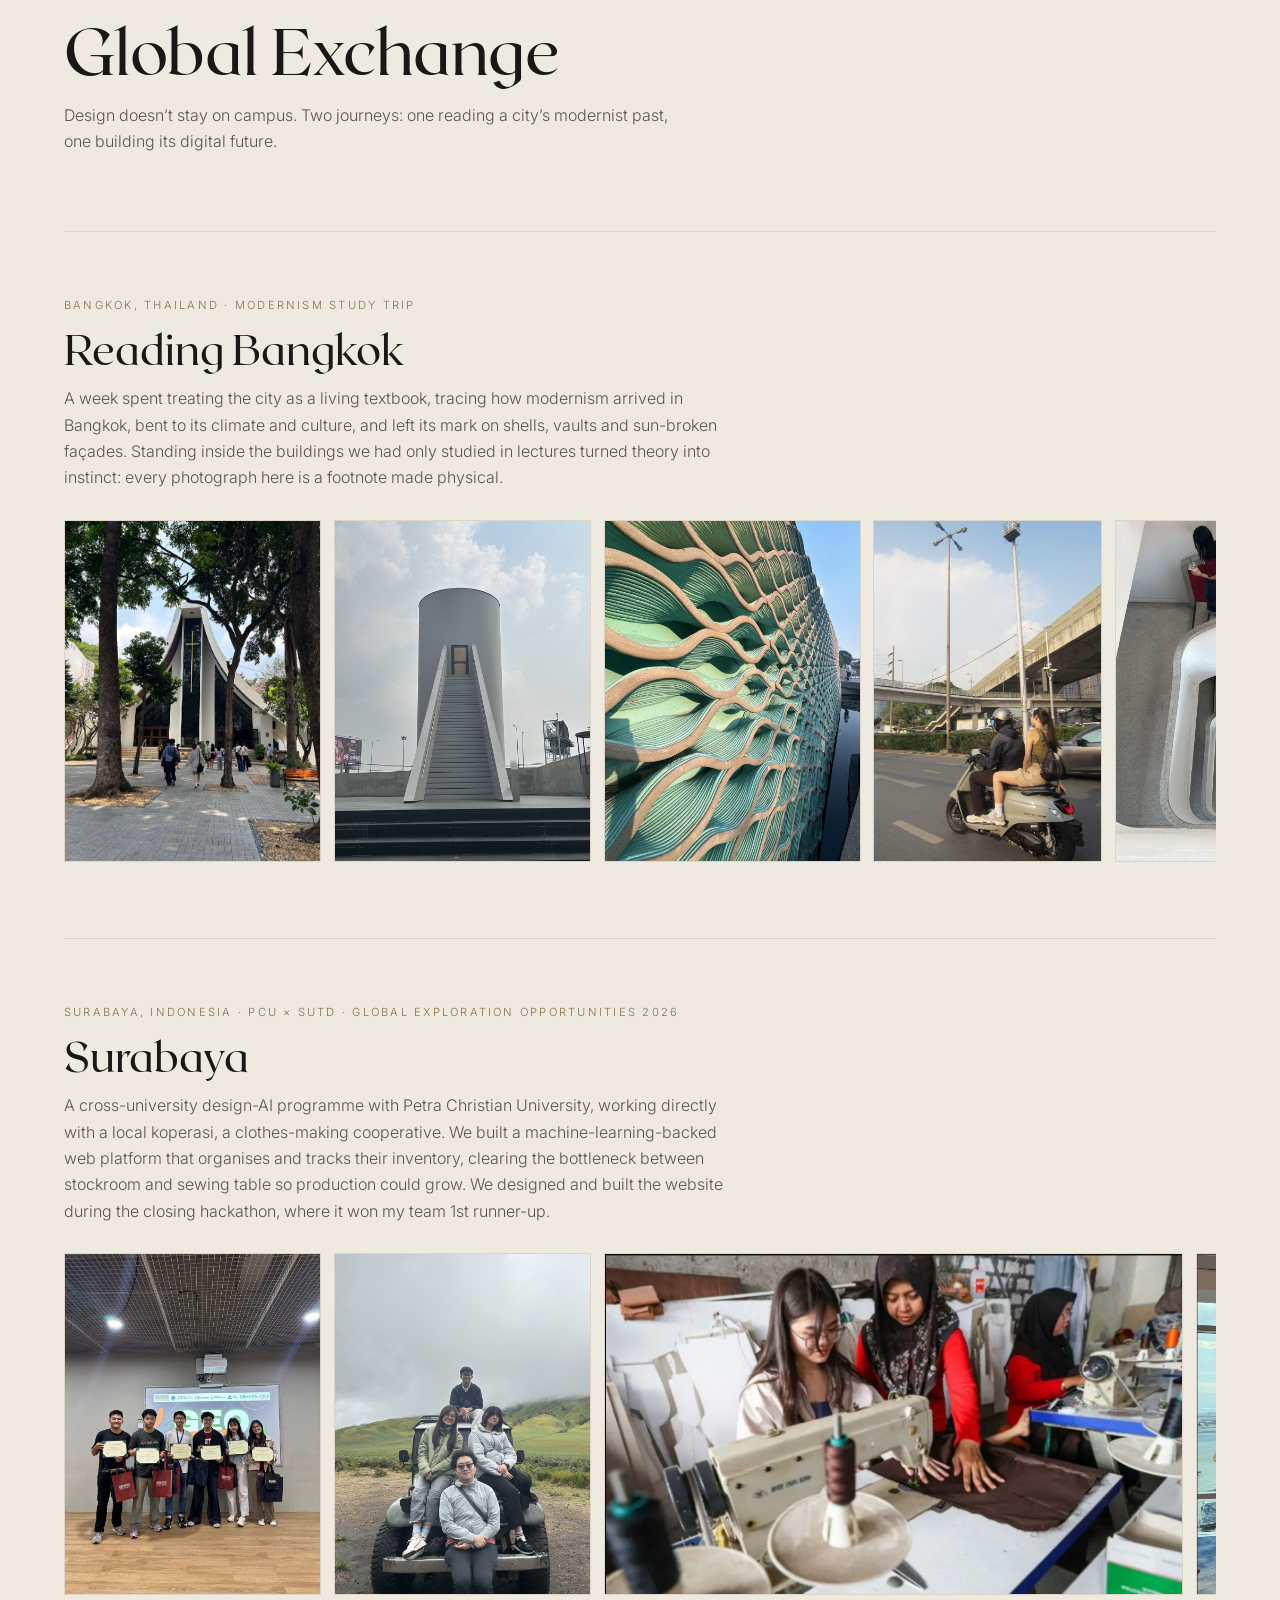
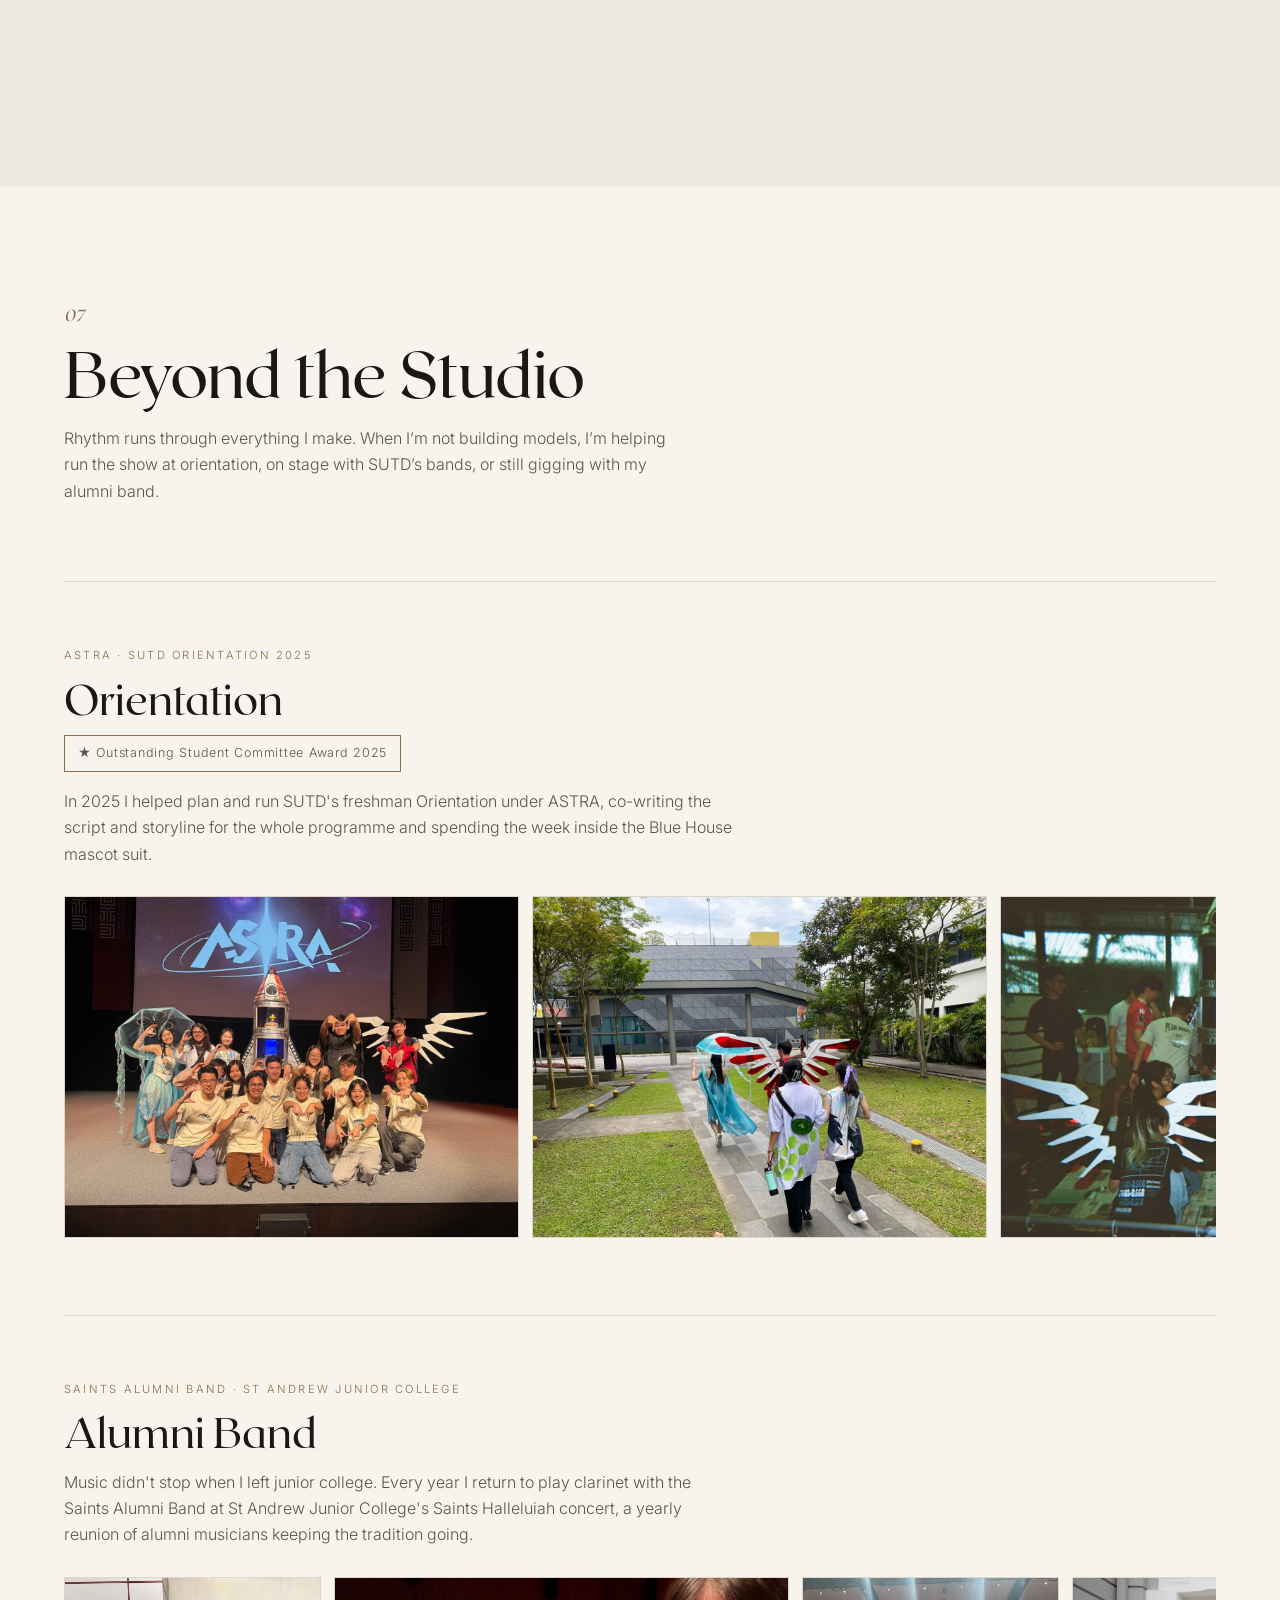
==== commit 87634920: "Rename Selected Works to Collections; rotate crochet bag image upright - Nav link, hero CTA and sect" ====
--- a/index.html
+++ b/index.html
@@ -24,7 +24,7 @@
 <header class="nav" id="nav">
   <a class="nav-name" href="#top">Kaitlyn&nbsp;Cheng</a>
   <nav aria-label="Primary">
-    <a href="#works">Works</a>
+    <a href="#works">Collections</a>
     <a href="#craft">Craft</a>
     <a href="#exchange">Exchange</a>
     <a href="#beyond">Beyond</a>
@@ -40,7 +40,7 @@
       <p class="kicker reveal">Architecture · Spatial Design · Making</p>
       <h1><span class="line"><span class="line-in">Kaitlyn</span></span><span class="line"><span class="line-in d1"><em>Cheng</em></span></span></h1>
       <p class="hero-sub reveal d2">SUTD undergraduate, Architecture and Sustainable Design. Always eager to design, at any scale: from a single folded sheet of paper to a museum on the waterfront.</p>
-      <a class="hero-cta reveal d3" href="#works">Selected works <span aria-hidden="true">↓</span></a>
+      <a class="hero-cta reveal d3" href="#works">Collections <span aria-hidden="true">↓</span></a>
     </div>
     <figure class="hero-figure reveal d2">
       <img src="assets/img/hero-cover.jpg" alt="Folded paper architectural model lit dramatically against a black background" width="1200" height="1600" fetchpriority="high" data-parallax="0.05">
@@ -57,7 +57,7 @@
   <section class="section" id="works">
     <div class="section-head reveal">
       <span class="sec-no">01</span>
-      <h2>Selected Works</h2>
+      <h2>Collections</h2>
       <p class="sec-intro">Studio and spatial-design projects: each one a question about material, light or people, answered in model, drawing and built prototype.</p>
     </div>
 
@@ -454,7 +454,7 @@
       <p class="sec-intro">Design doesn't stop at architecture. Crochet is where I take it to the smallest scale, charting my own patterns stitch by stitch and watching repetition, geometry and colour add up into something you can actually wear.</p>
     </div>
     <div class="strip stagger reveal" tabindex="0" aria-label="Crochet photo strip · scroll horizontally">
-      <a class="glb" data-gallery="crochet" href="assets/img/crochet-1.jpg"><img src="assets/img/crochet-1.jpg" alt="Granny-square crochet tote bag in blue, grey and yellow" width="960" height="1280" loading="lazy"></a>
+      <a class="glb" data-gallery="crochet" href="assets/img/crochet-1.jpg"><img src="assets/img/crochet-1.jpg" alt="Granny-square crochet tote bag in blue, grey and yellow" width="1280" height="960" loading="lazy"></a>
       <a class="glb" data-gallery="crochet" href="assets/img/crochet-3.jpg"><img src="assets/img/crochet-3.jpg" alt="Light blue crochet polo crop top" width="1202" height="1600" loading="lazy"></a>
       <a class="glb" data-gallery="crochet" href="assets/img/crochet-7.jpg"><img src="assets/img/crochet-7.jpg" alt="White crochet crop top" width="947" height="1256" loading="lazy"></a>
       <a class="glb" data-gallery="crochet" href="assets/img/crochet-6.jpg"><img src="assets/img/crochet-6.jpg" alt="Yellow crochet halter top" width="1199" height="1600" loading="lazy"></a>
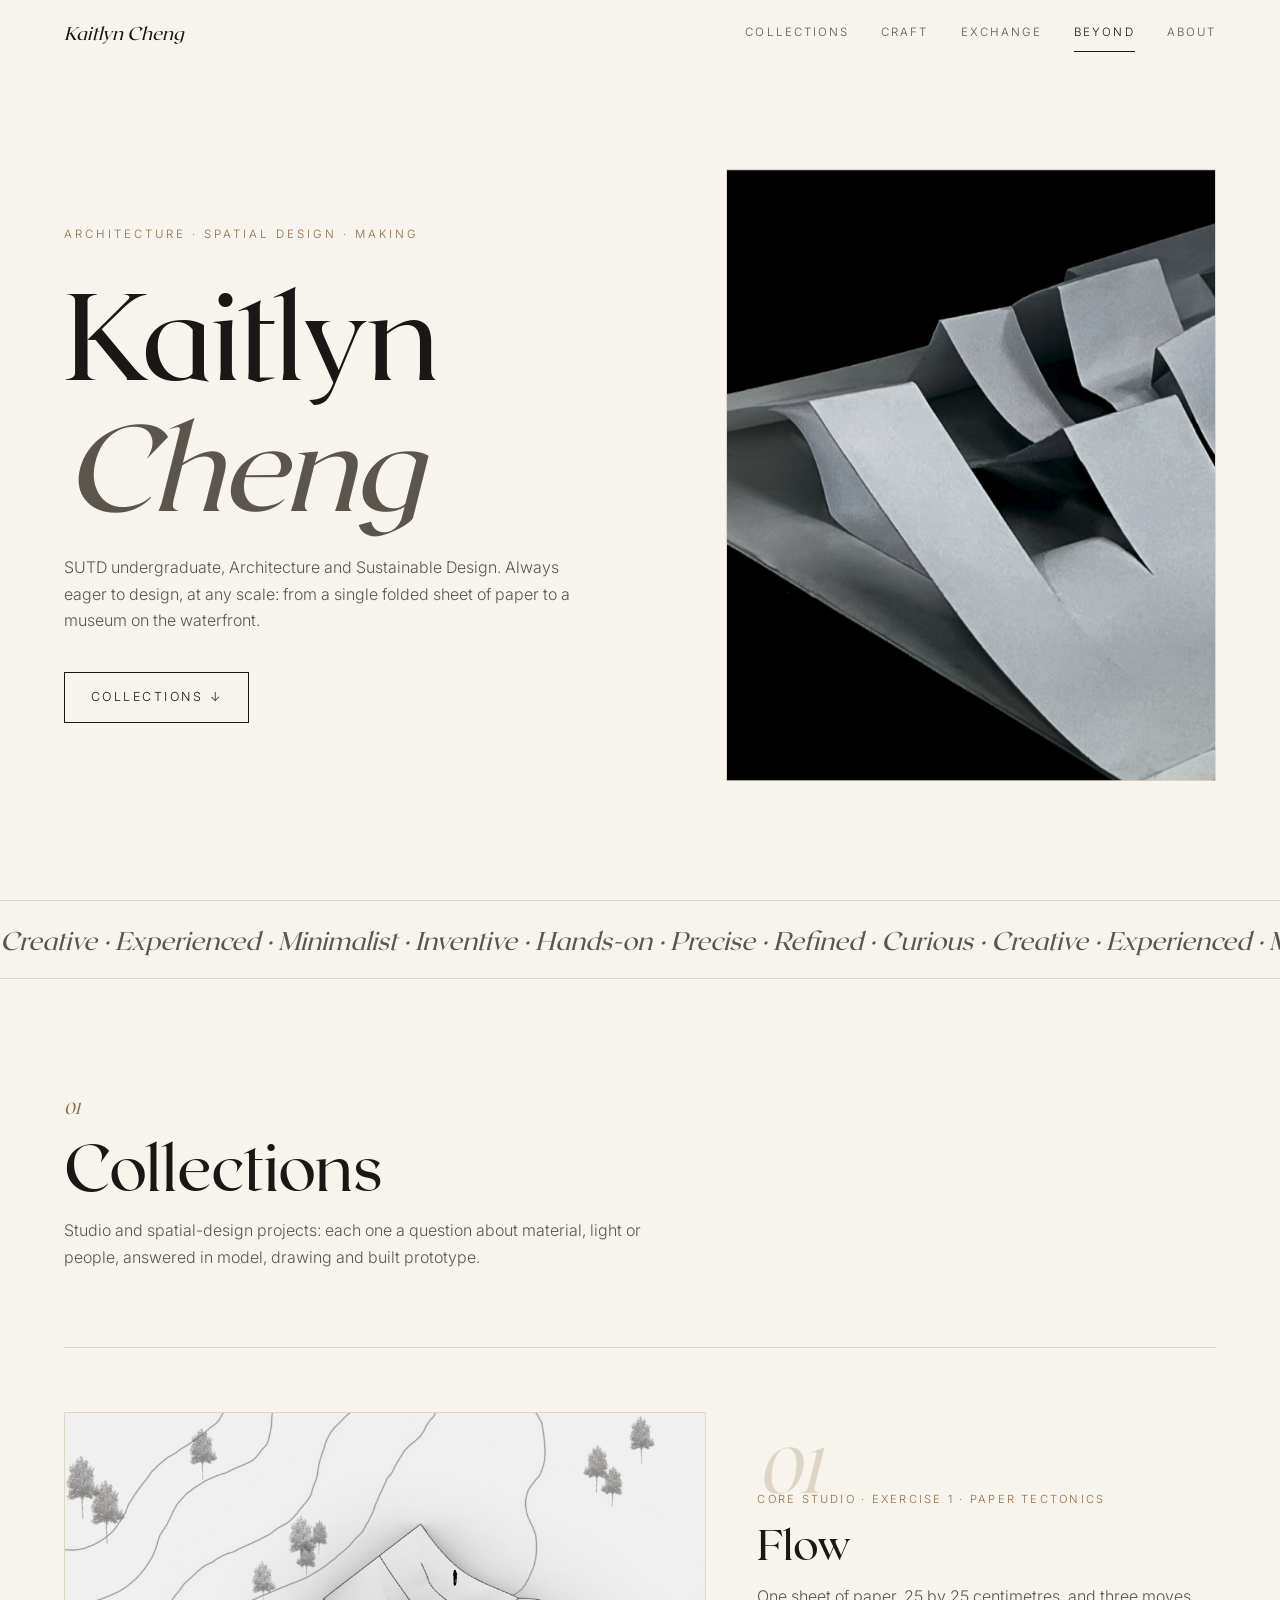
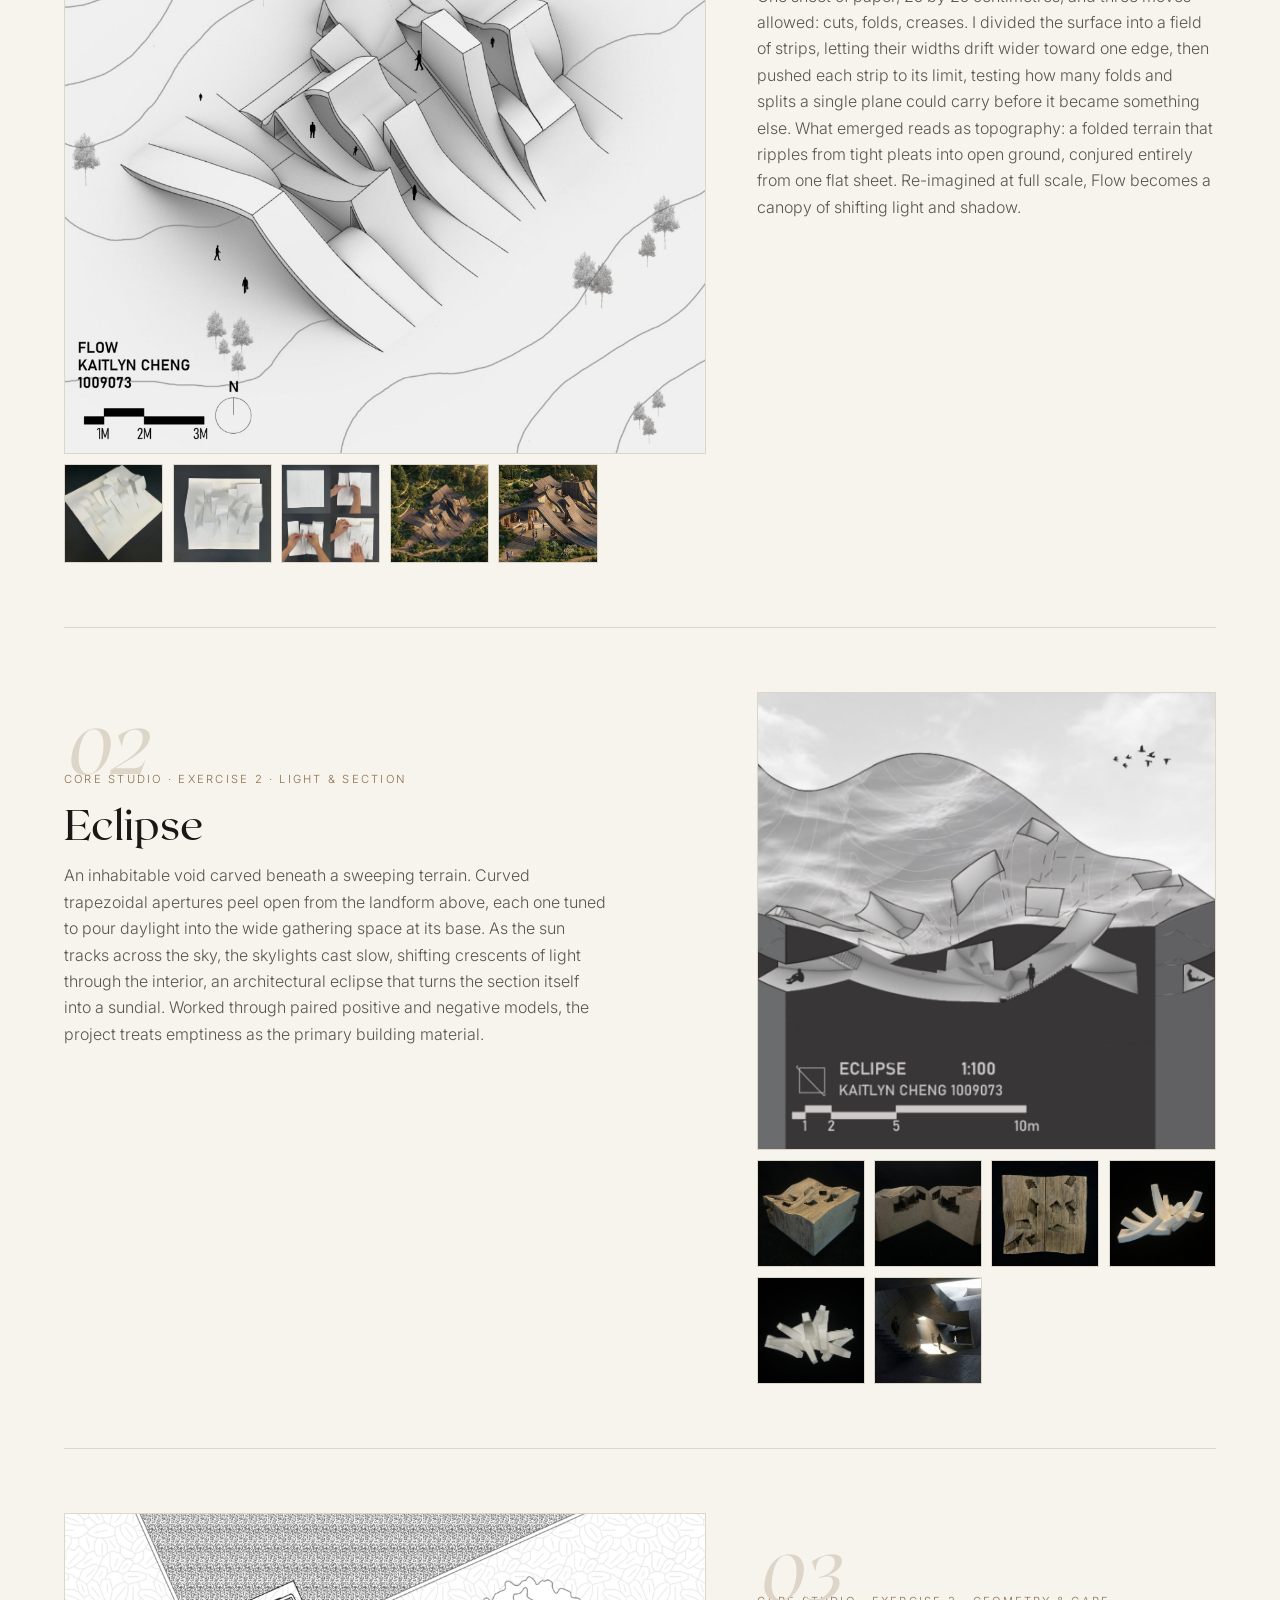
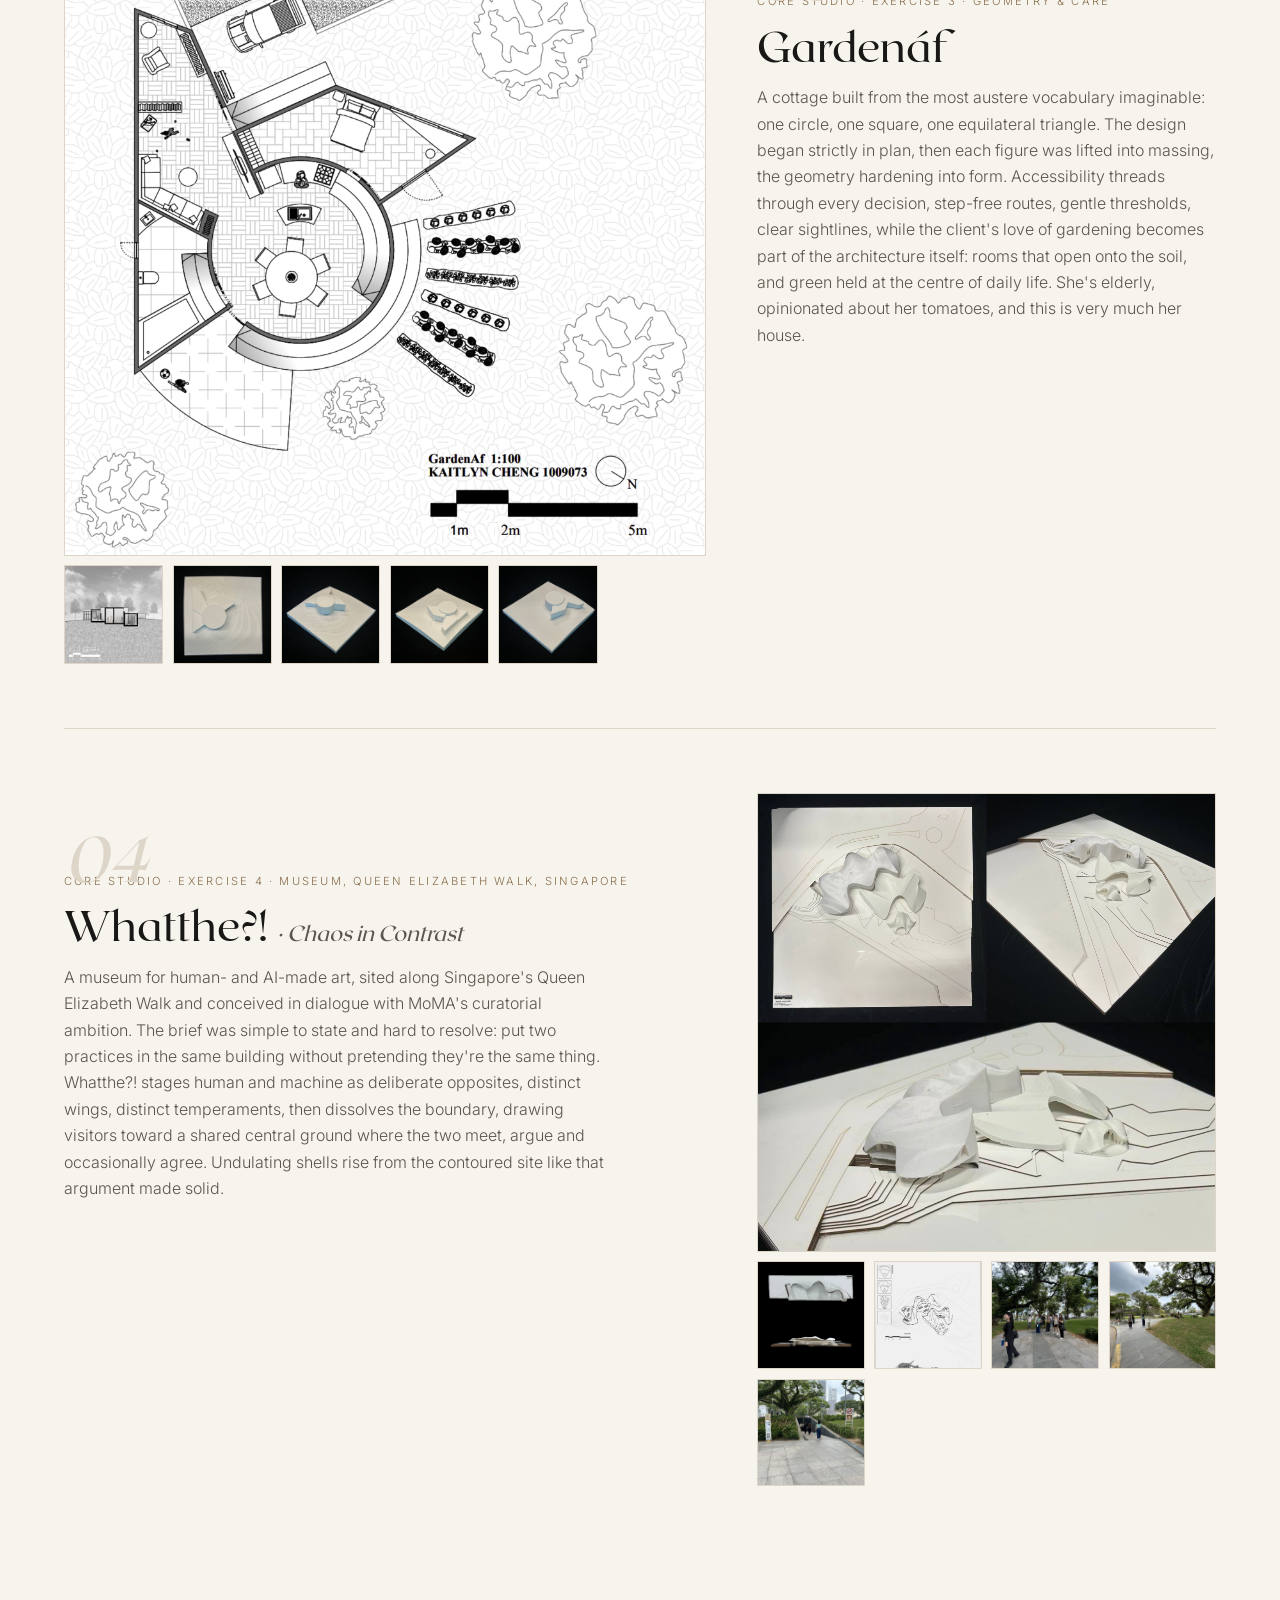
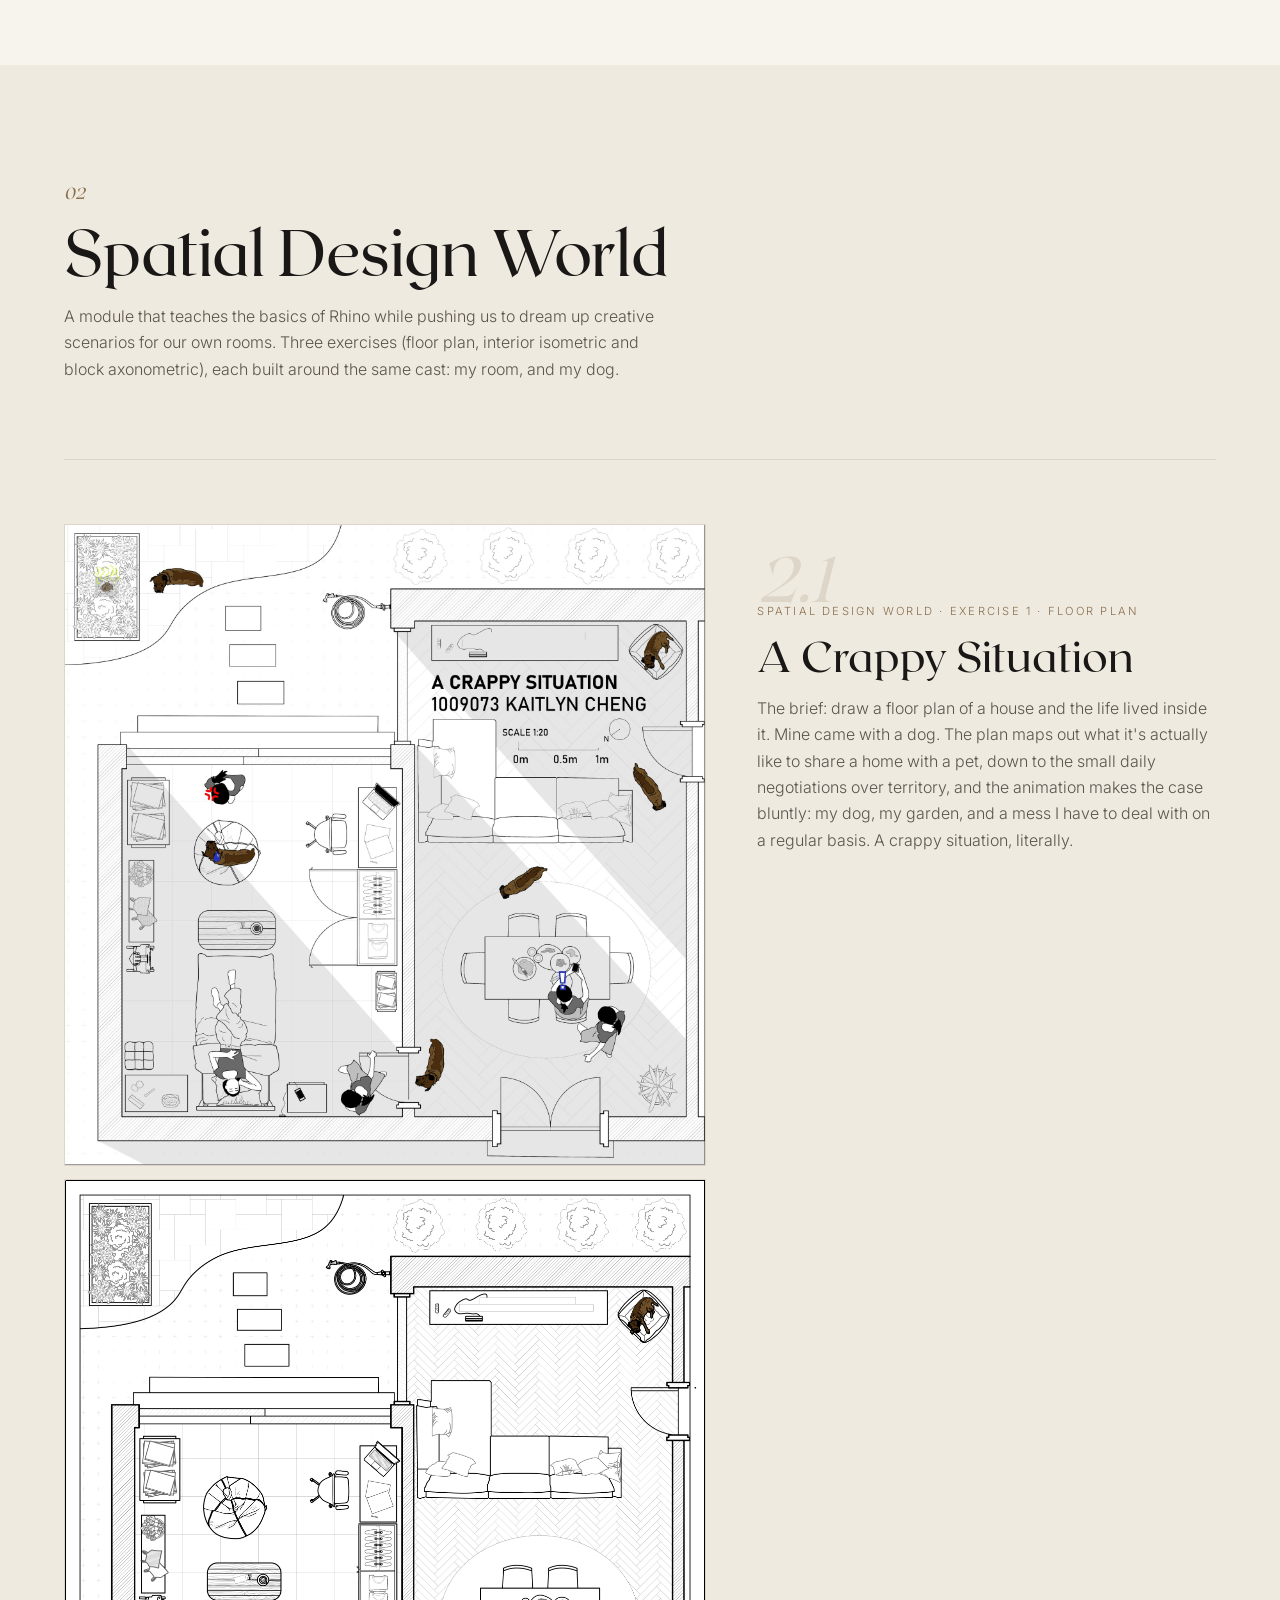
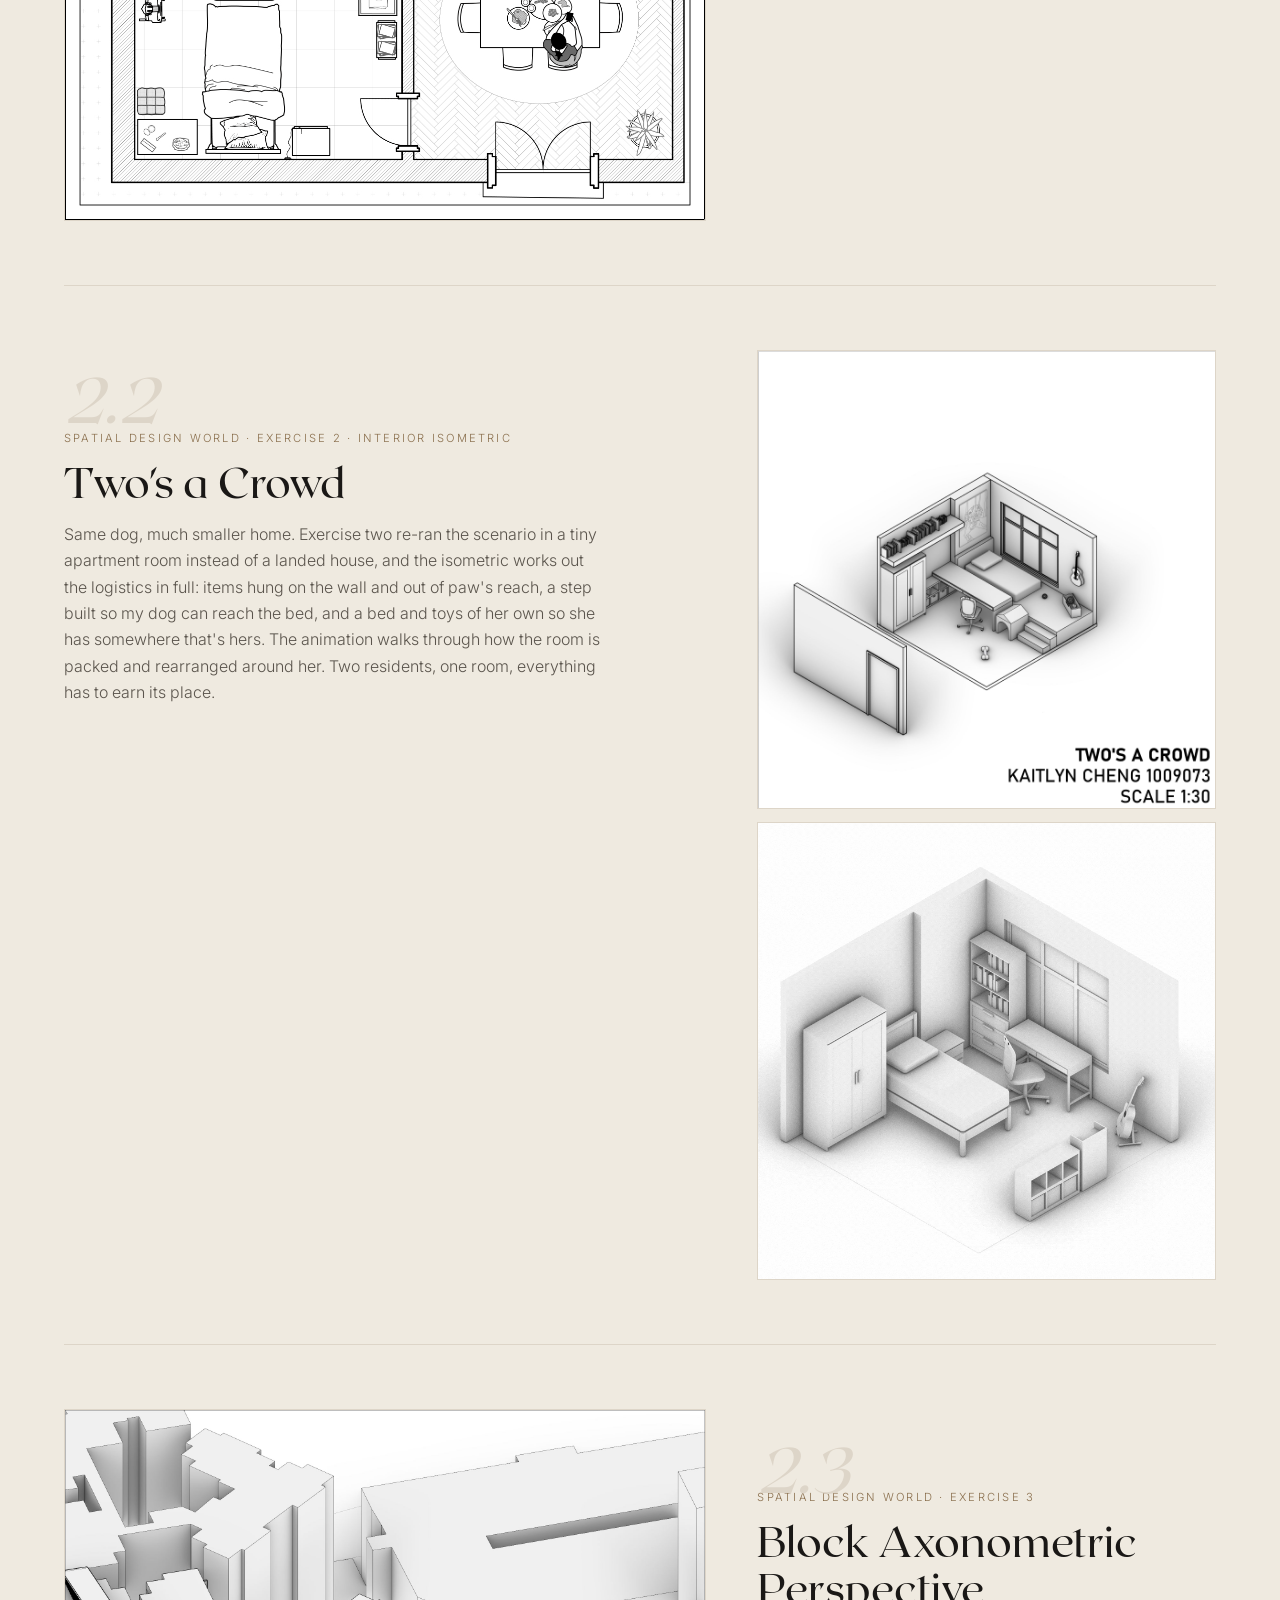
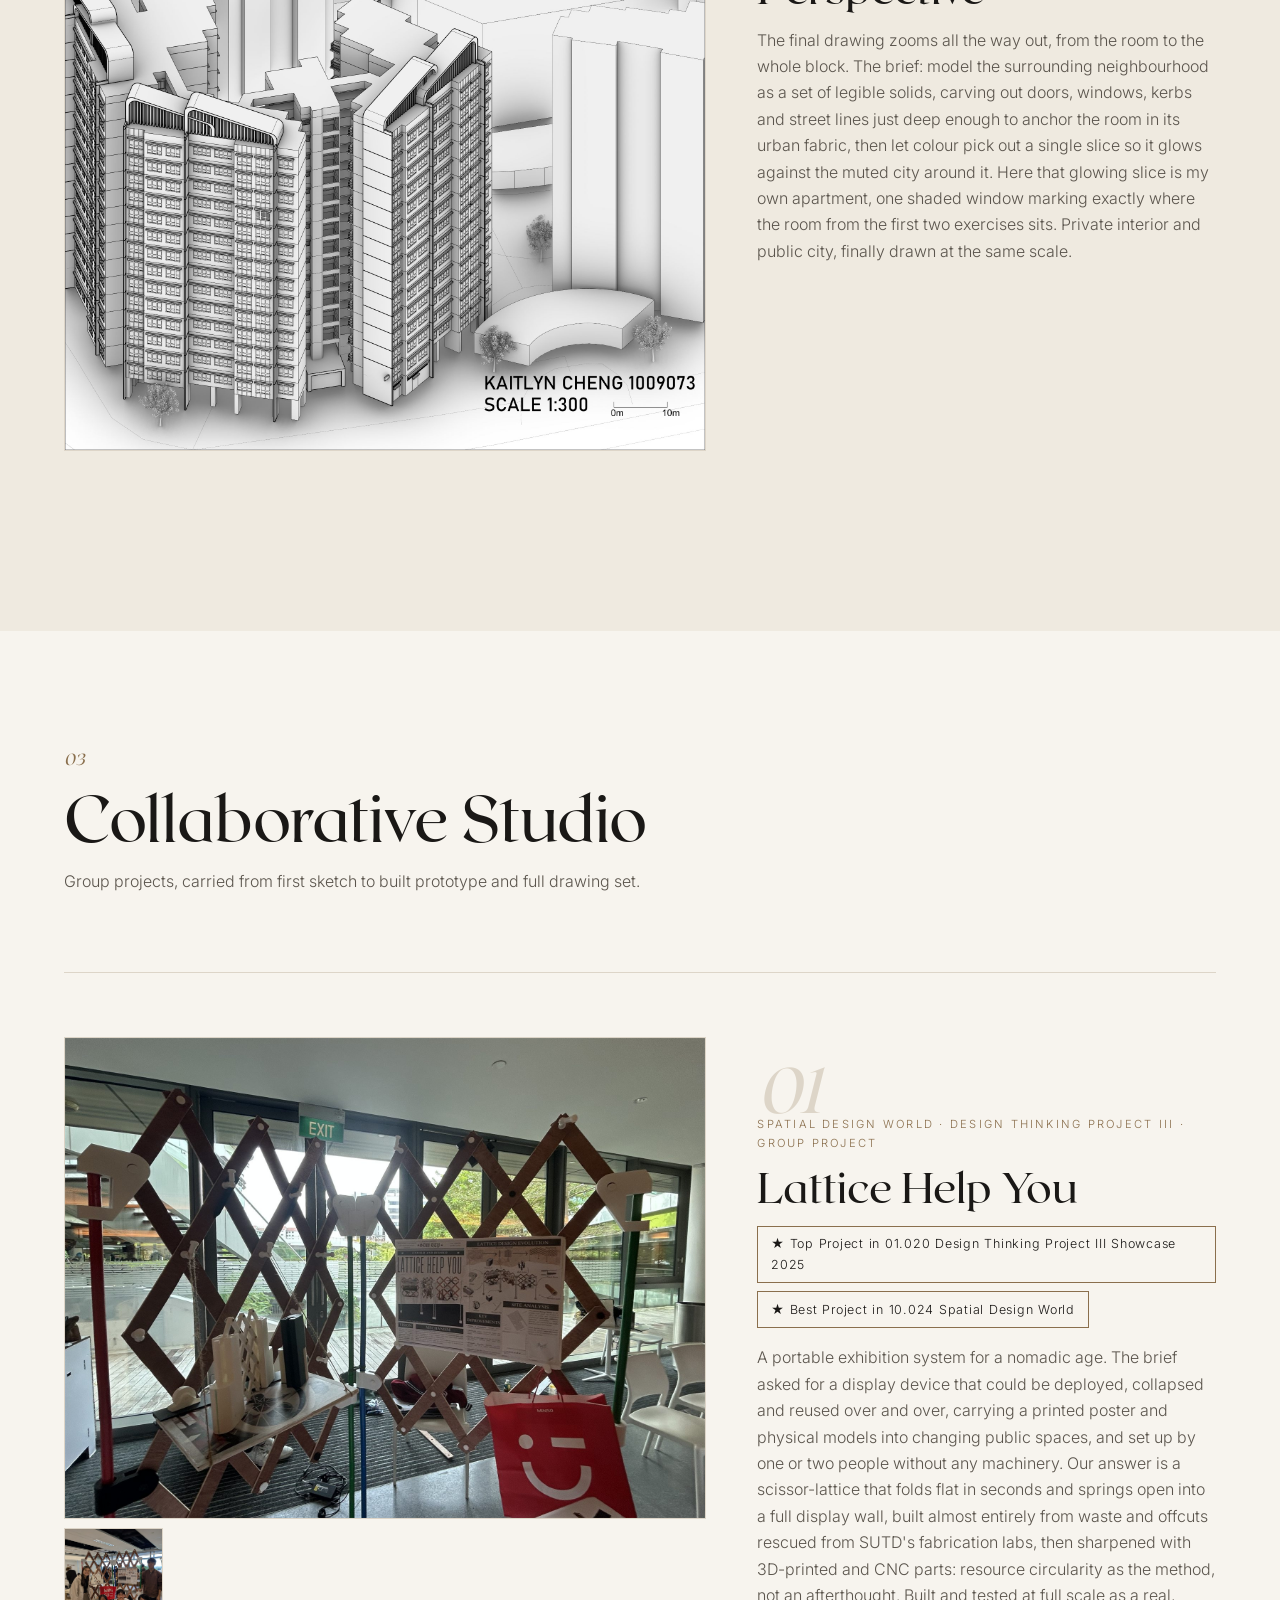
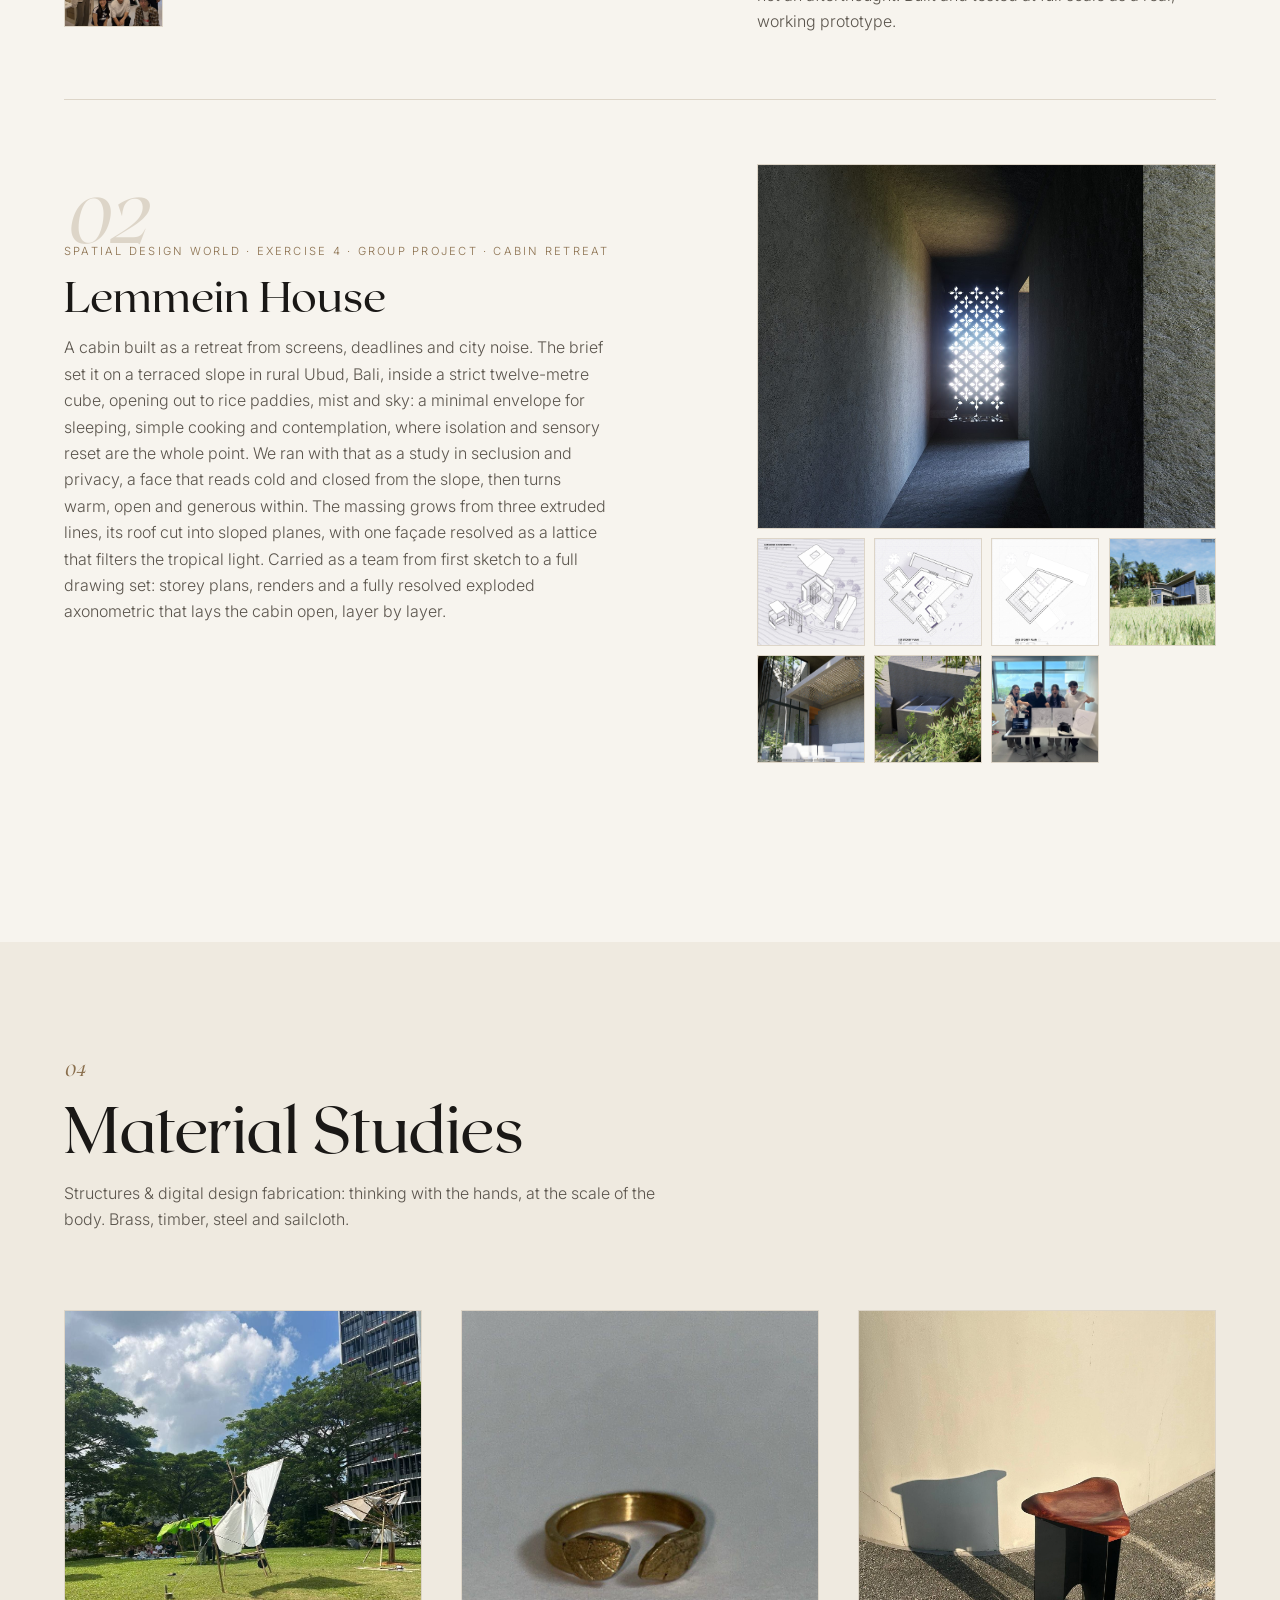
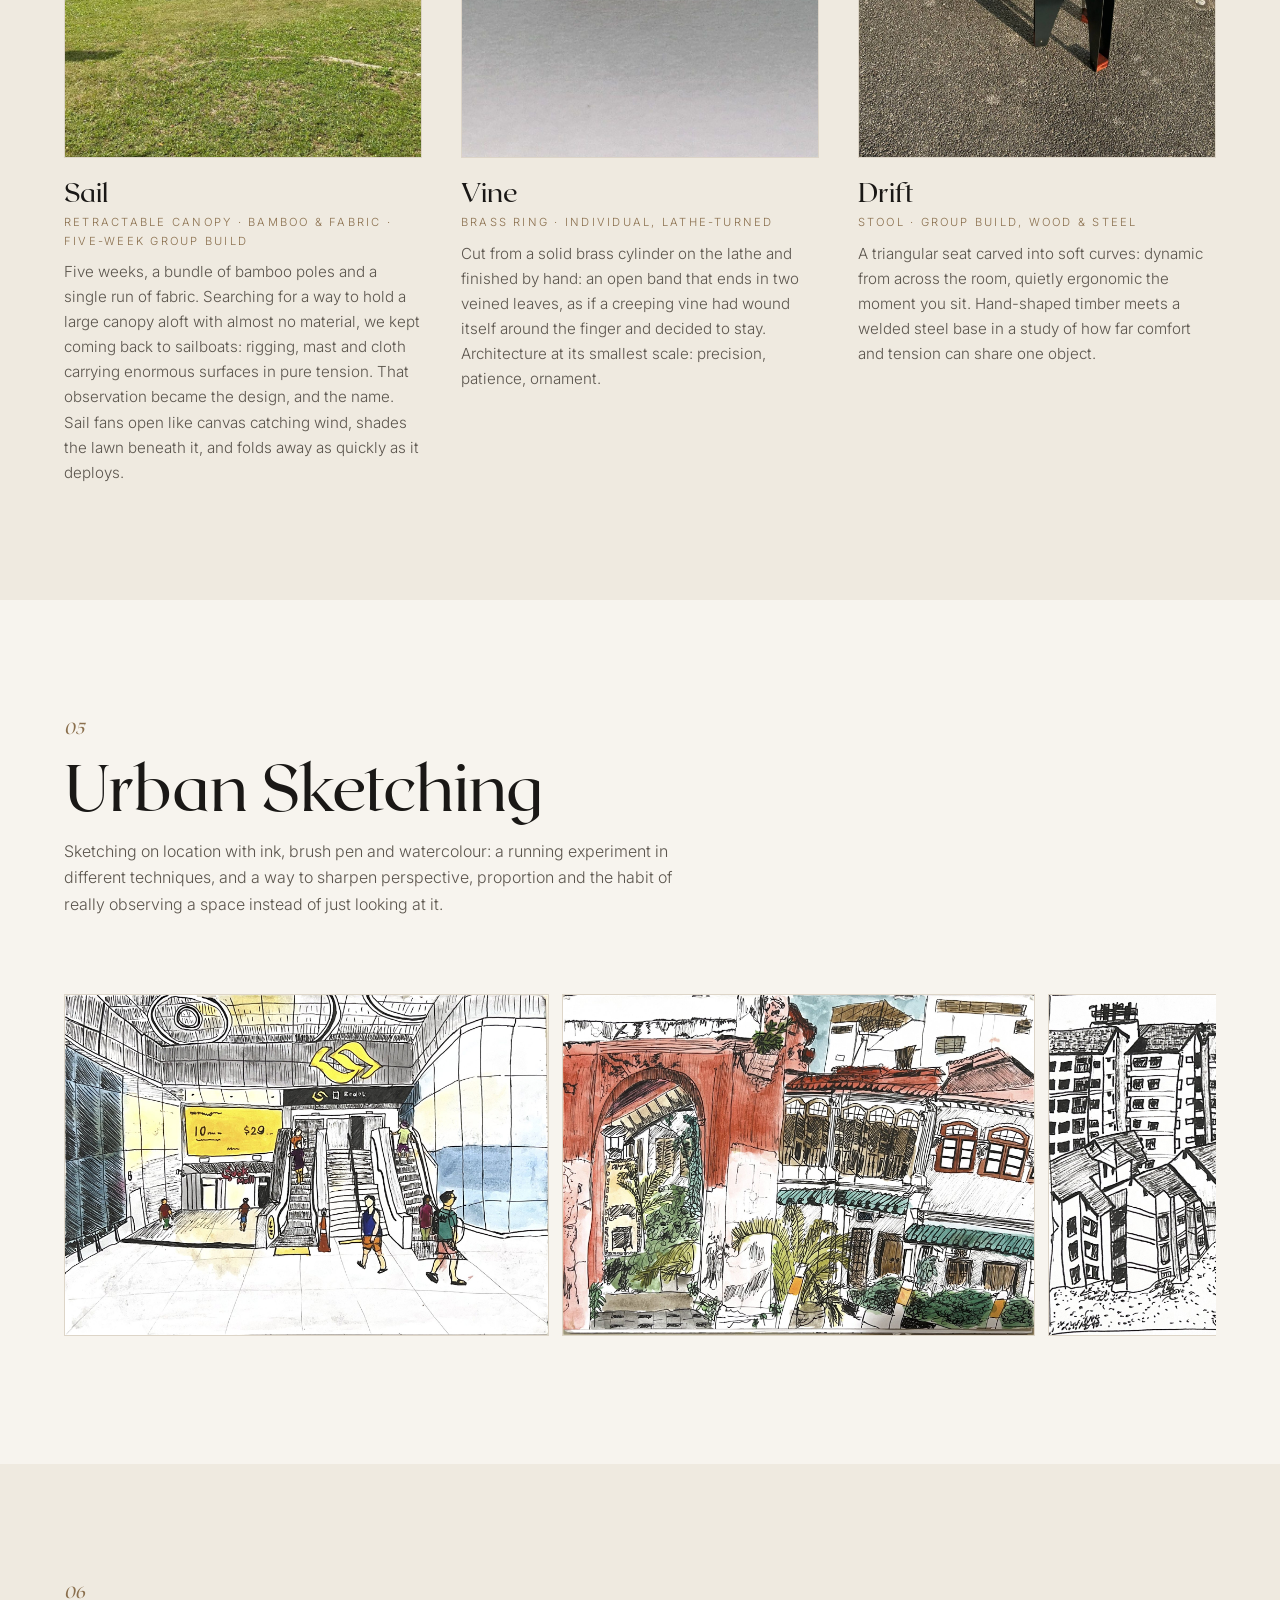
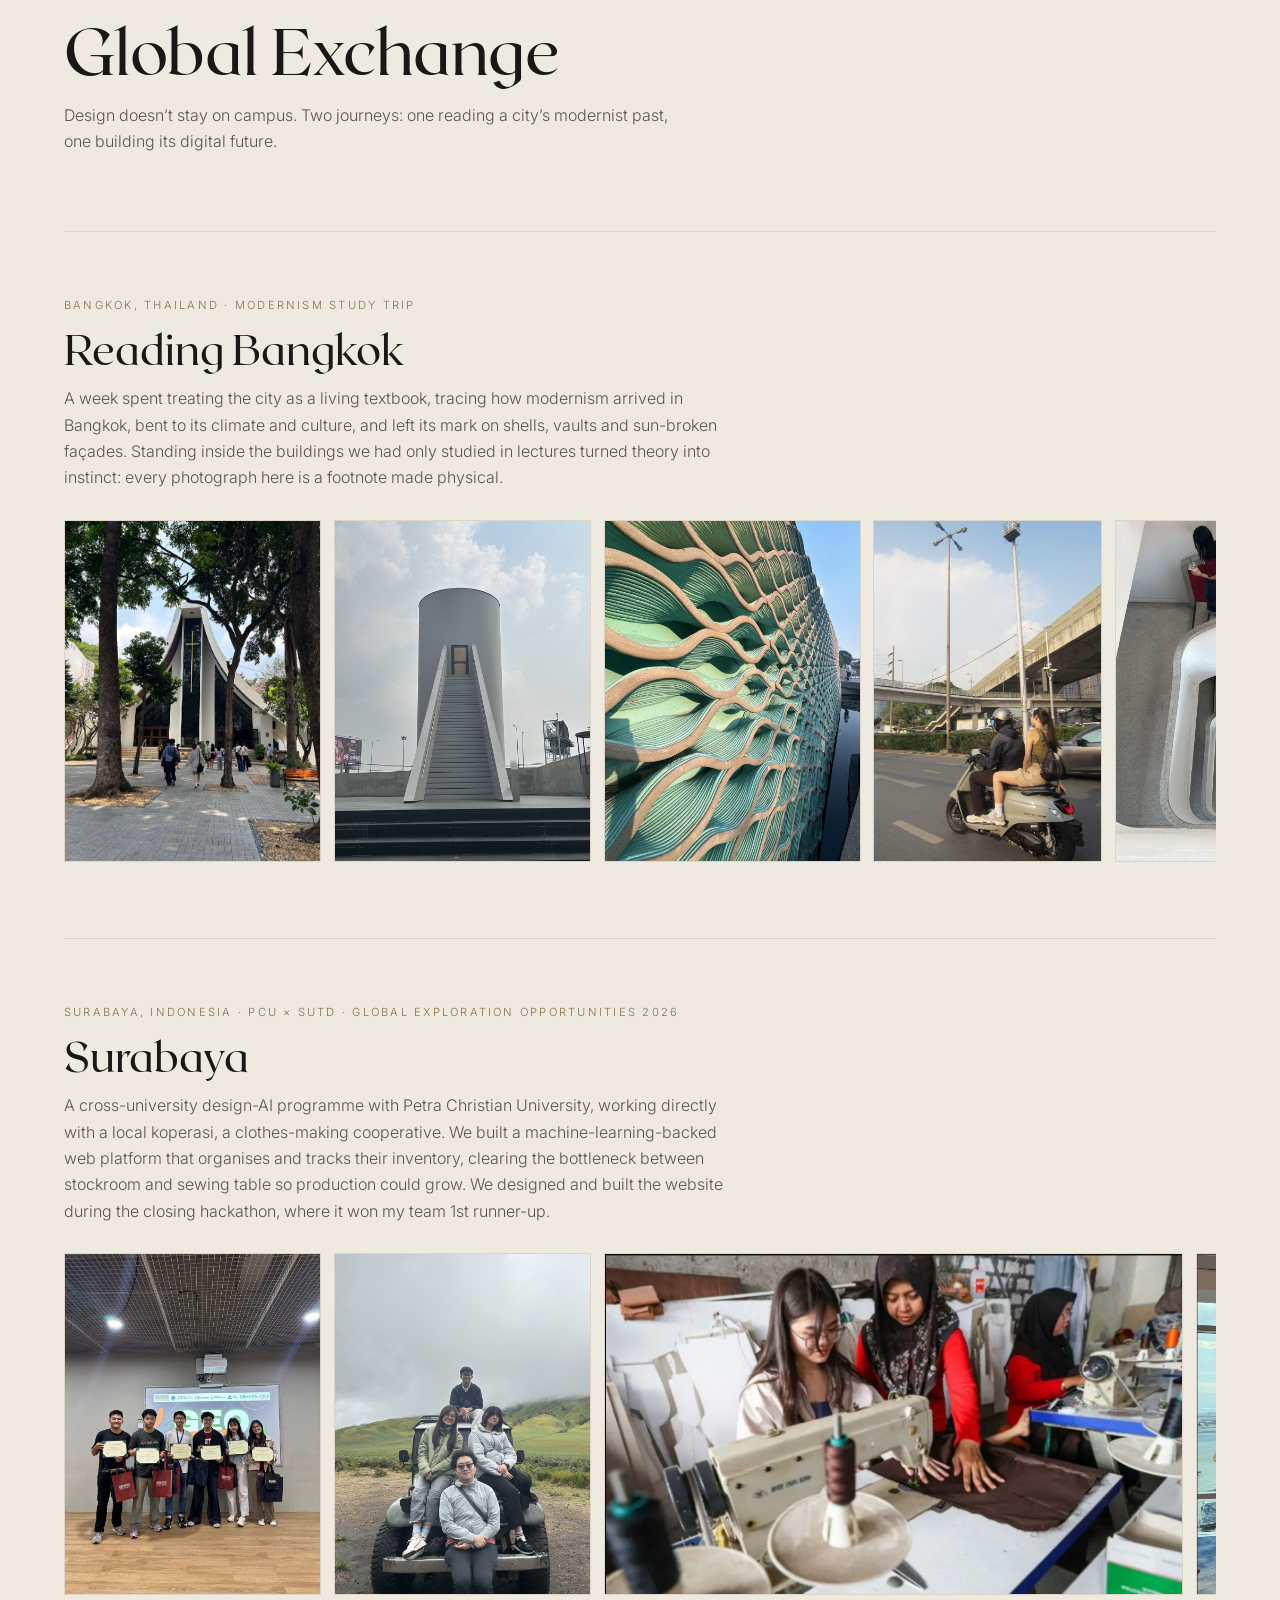
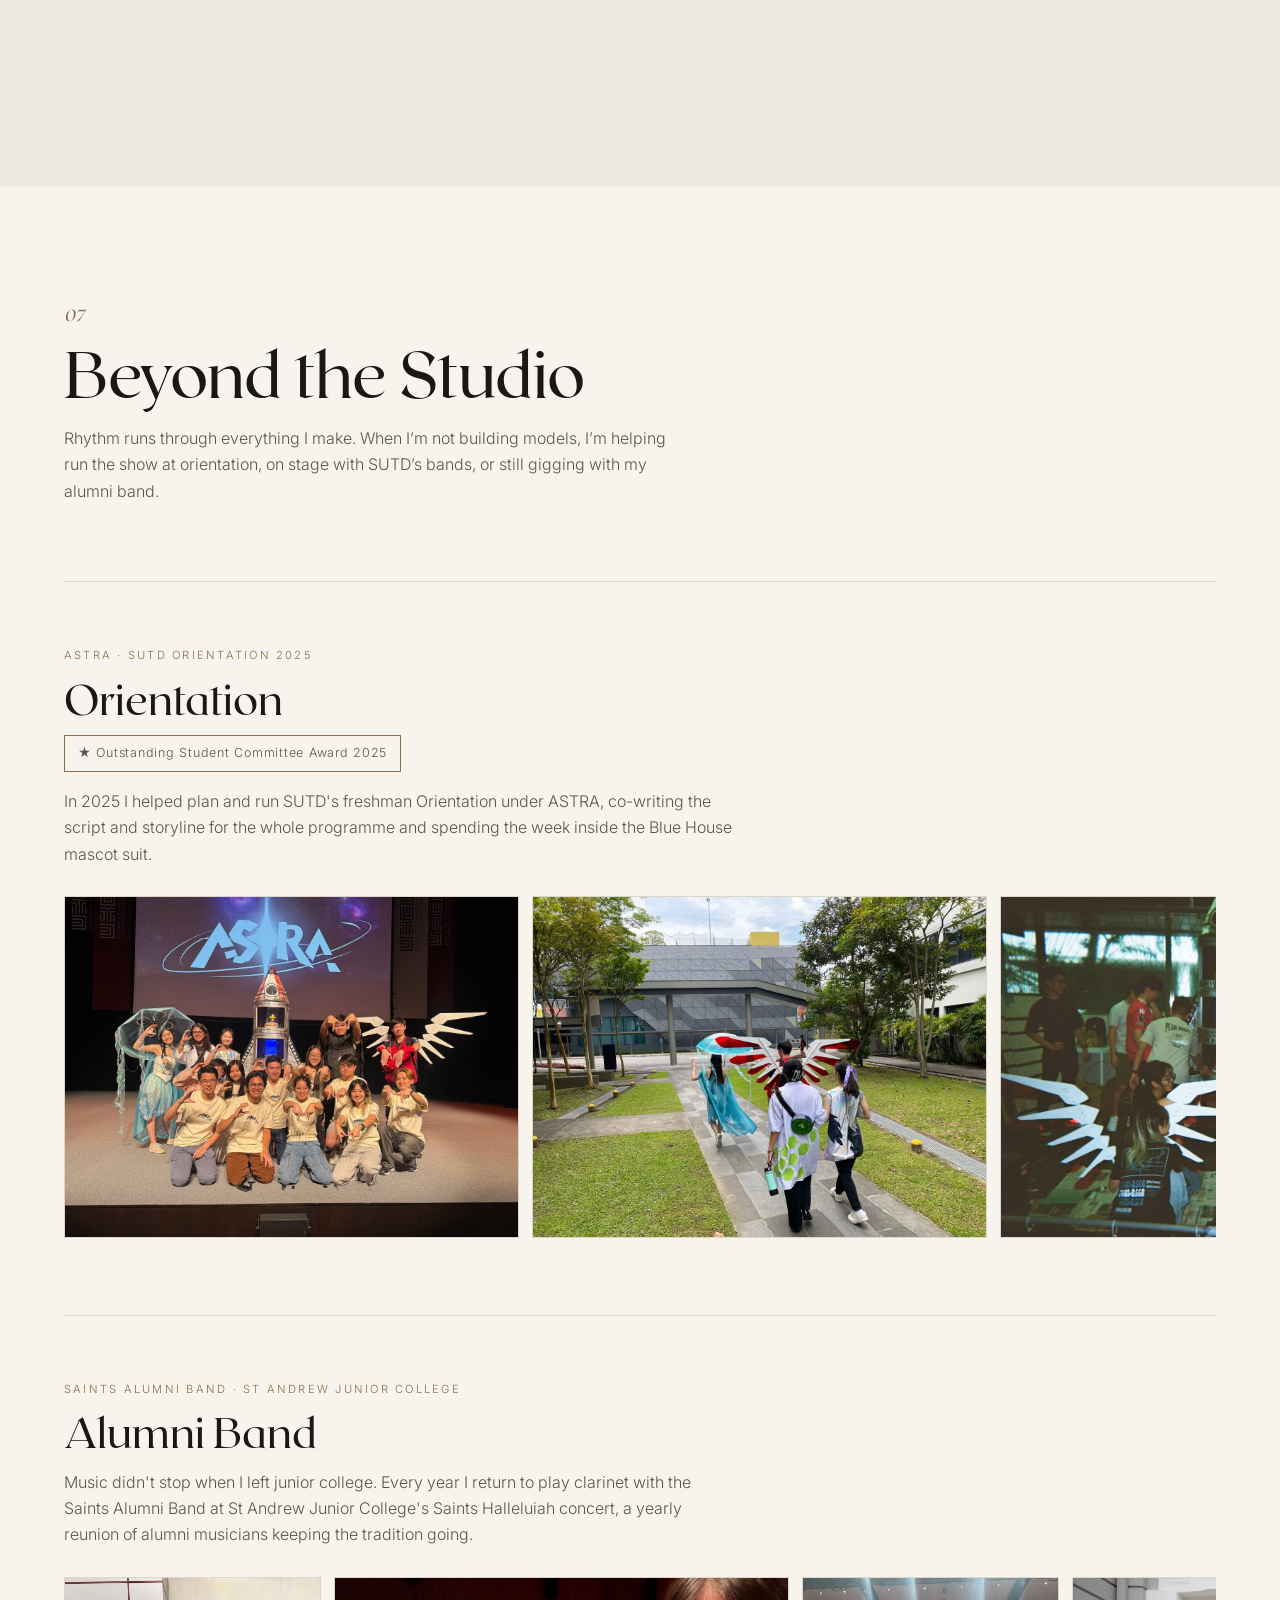
==== commit de4285d6: "Remove duplicate drawing thumbnails; cache-bust the rotated crochet bag - Removed core1-axo and core" ====
--- a/index.html
+++ b/index.html
@@ -68,7 +68,6 @@
           <img src="assets/img/core1-main.jpg" alt="Rendered axonometric of the Flow folded structure set into a landscape" width="2000" height="2000" loading="lazy">
         </a>
         <div class="thumbs stagger">
-          <a class="glb" data-gallery="flow" href="assets/img/core1-axo.jpg"><img src="assets/img/core1-axo.jpg" alt="Axonometric drawing of a folded paper structure with rhythmic angular pleats" width="1660" height="1656" loading="lazy"></a>
           <a class="glb" data-gallery="flow" href="assets/img/core1-model-axo.jpg"><img src="assets/img/core1-model-axo.jpg" alt="White folded paper structure with rhythmic angular pleats, axonometric view" width="1800" height="1800" loading="lazy"></a>
           <a class="glb" data-gallery="flow" href="assets/img/core1-model-top.jpg"><img src="assets/img/core1-model-top.jpg" alt="Top view of the folded paper model" width="1800" height="1800" loading="lazy"></a>
           <a class="glb" data-gallery="flow" href="assets/img/core1-process.jpg"><img src="assets/img/core1-process.jpg" alt="Folding process studies for the paper structure" width="1800" height="1800" loading="lazy"></a>
@@ -91,7 +90,6 @@
           <img src="assets/img/core2-main.jpg" alt="Rendered section of Eclipse showing the skylit gathering space beneath the terrain" width="2000" height="2000" loading="lazy">
         </a>
         <div class="thumbs stagger">
-          <a class="glb" data-gallery="eclipse" href="assets/img/core2-axo-section.jpg"><img src="assets/img/core2-axo-section.jpg" alt="Eclipse sectional drawing: an underground gathering space lit by curved skylights" width="2000" height="2000" loading="lazy"></a>
           <a class="glb" data-gallery="eclipse" href="assets/img/core2-neg-axo.jpg"><img src="assets/img/core2-neg-axo.jpg" alt="Negative volume model viewed in axonometric" width="1800" height="1800" loading="lazy"></a>
           <a class="glb" data-gallery="eclipse" href="assets/img/core2-neg-section.jpg"><img src="assets/img/core2-neg-section.jpg" alt="Sectional view of negative model" width="1800" height="1800" loading="lazy"></a>
           <a class="glb" data-gallery="eclipse" href="assets/img/core2-neg-top.jpg"><img src="assets/img/core2-neg-top.jpg" alt="Top view of the negative volume model" width="960" height="1280" loading="lazy"></a>
@@ -454,7 +452,7 @@
       <p class="sec-intro">Design doesn't stop at architecture. Crochet is where I take it to the smallest scale, charting my own patterns stitch by stitch and watching repetition, geometry and colour add up into something you can actually wear.</p>
     </div>
     <div class="strip stagger reveal" tabindex="0" aria-label="Crochet photo strip · scroll horizontally">
-      <a class="glb" data-gallery="crochet" href="assets/img/crochet-1.jpg"><img src="assets/img/crochet-1.jpg" alt="Granny-square crochet tote bag in blue, grey and yellow" width="1280" height="960" loading="lazy"></a>
+      <a class="glb" data-gallery="crochet" href="assets/img/crochet-bag.jpg"><img src="assets/img/crochet-bag.jpg" alt="Granny-square crochet tote bag in blue, grey and yellow" width="1280" height="960" loading="lazy"></a>
       <a class="glb" data-gallery="crochet" href="assets/img/crochet-3.jpg"><img src="assets/img/crochet-3.jpg" alt="Light blue crochet polo crop top" width="1202" height="1600" loading="lazy"></a>
       <a class="glb" data-gallery="crochet" href="assets/img/crochet-7.jpg"><img src="assets/img/crochet-7.jpg" alt="White crochet crop top" width="947" height="1256" loading="lazy"></a>
       <a class="glb" data-gallery="crochet" href="assets/img/crochet-6.jpg"><img src="assets/img/crochet-6.jpg" alt="Yellow crochet halter top" width="1199" height="1600" loading="lazy"></a>
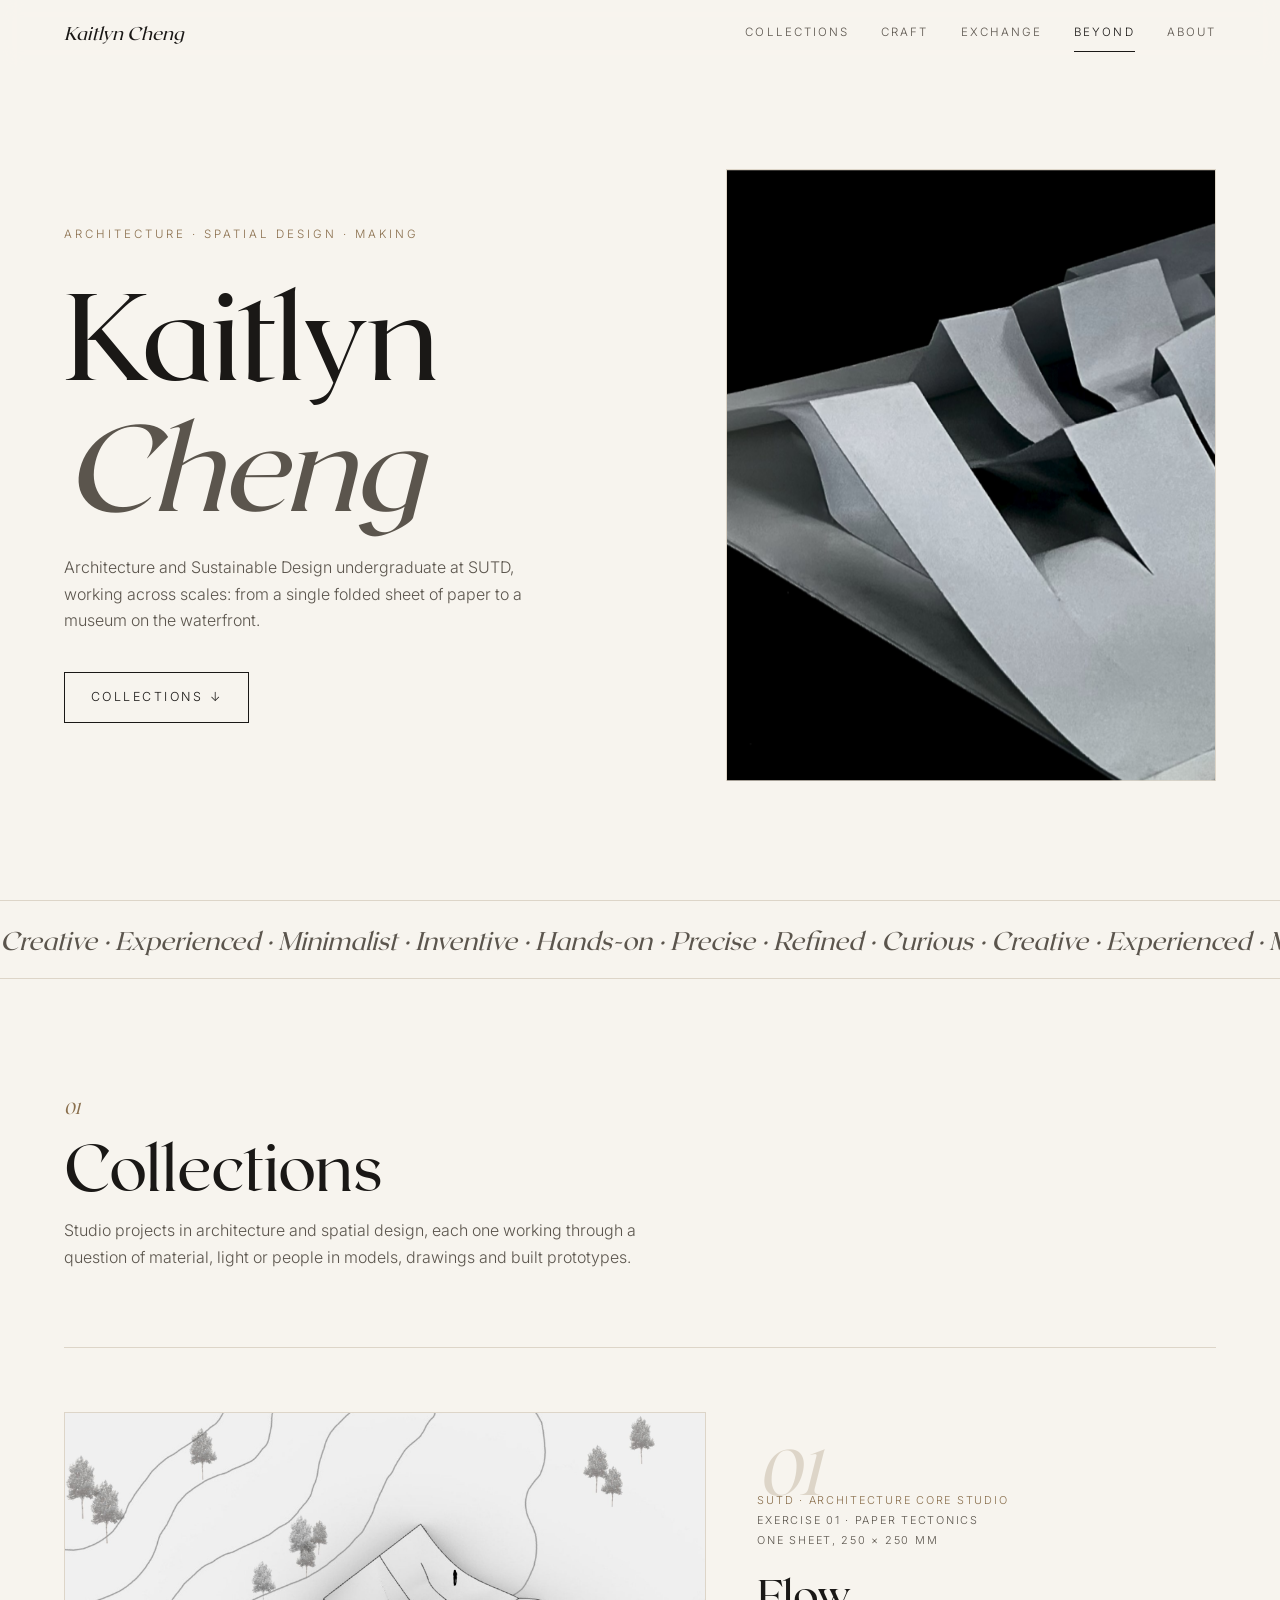
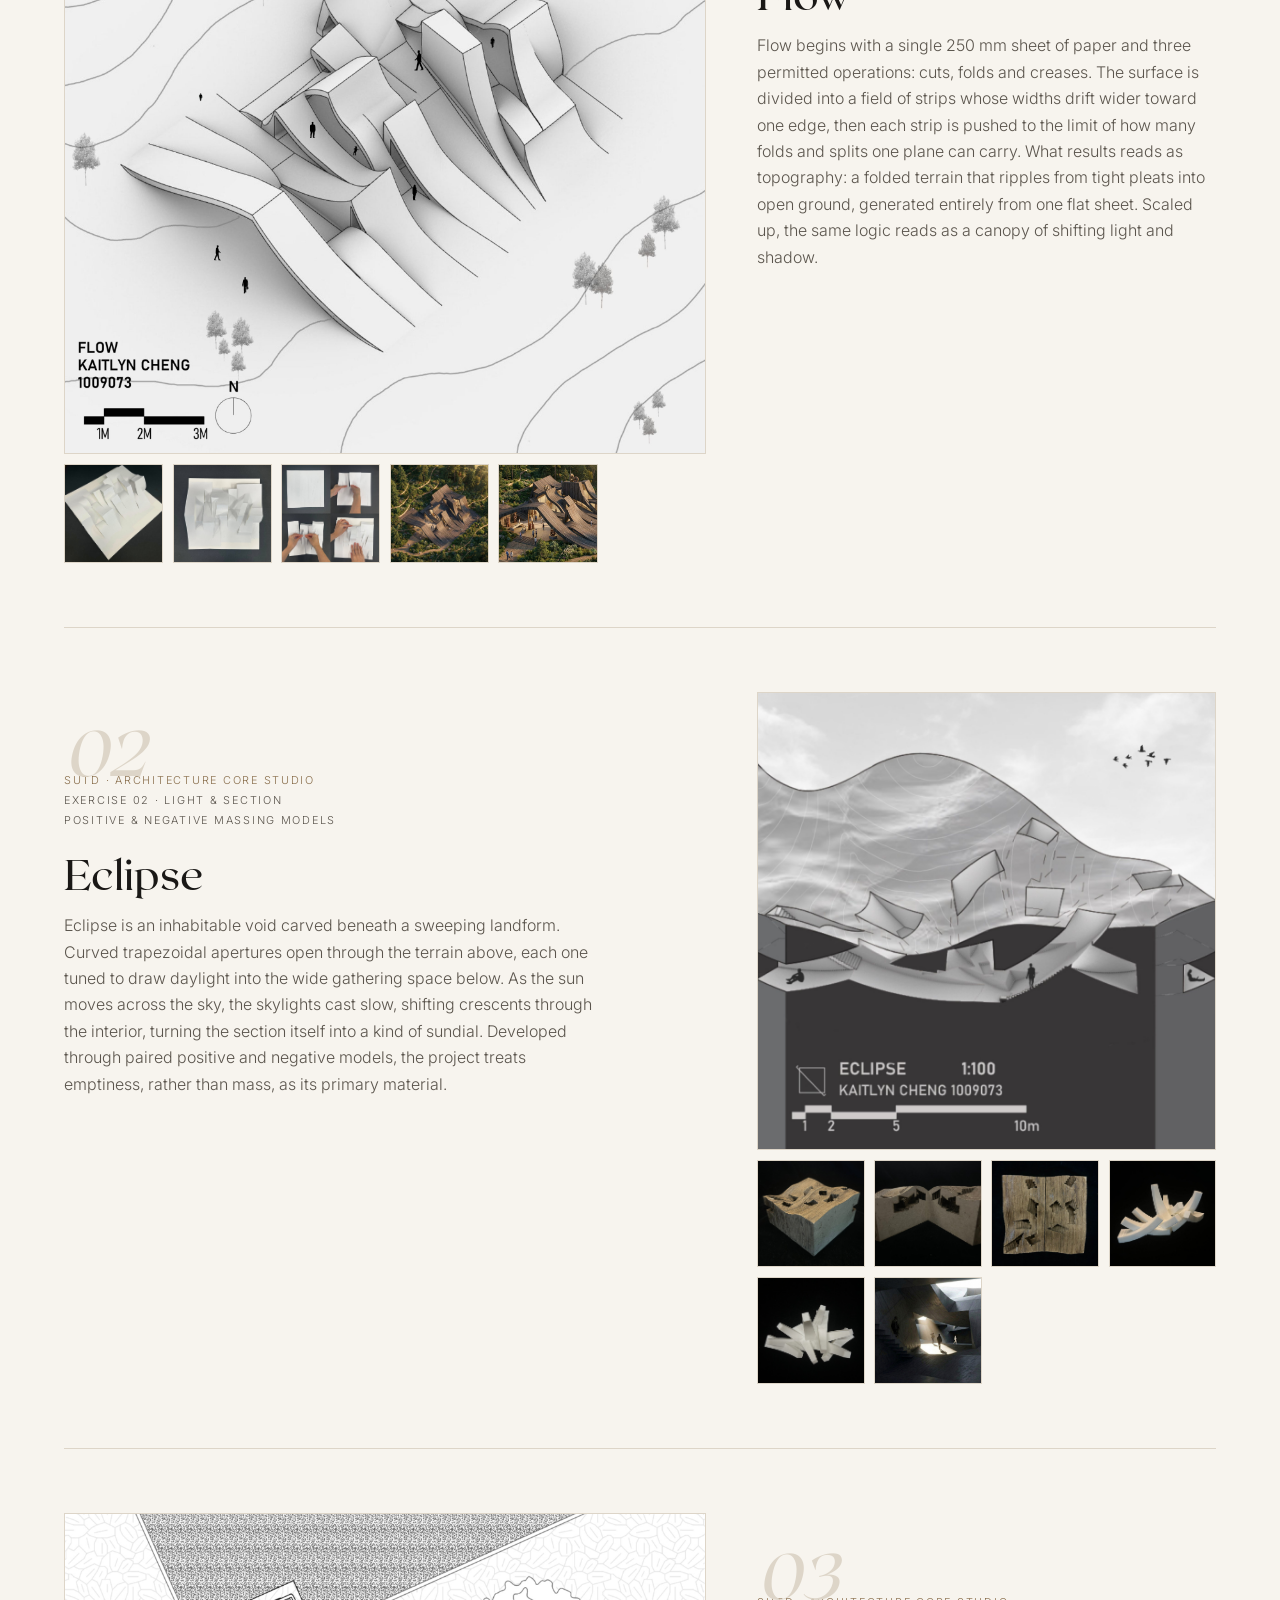
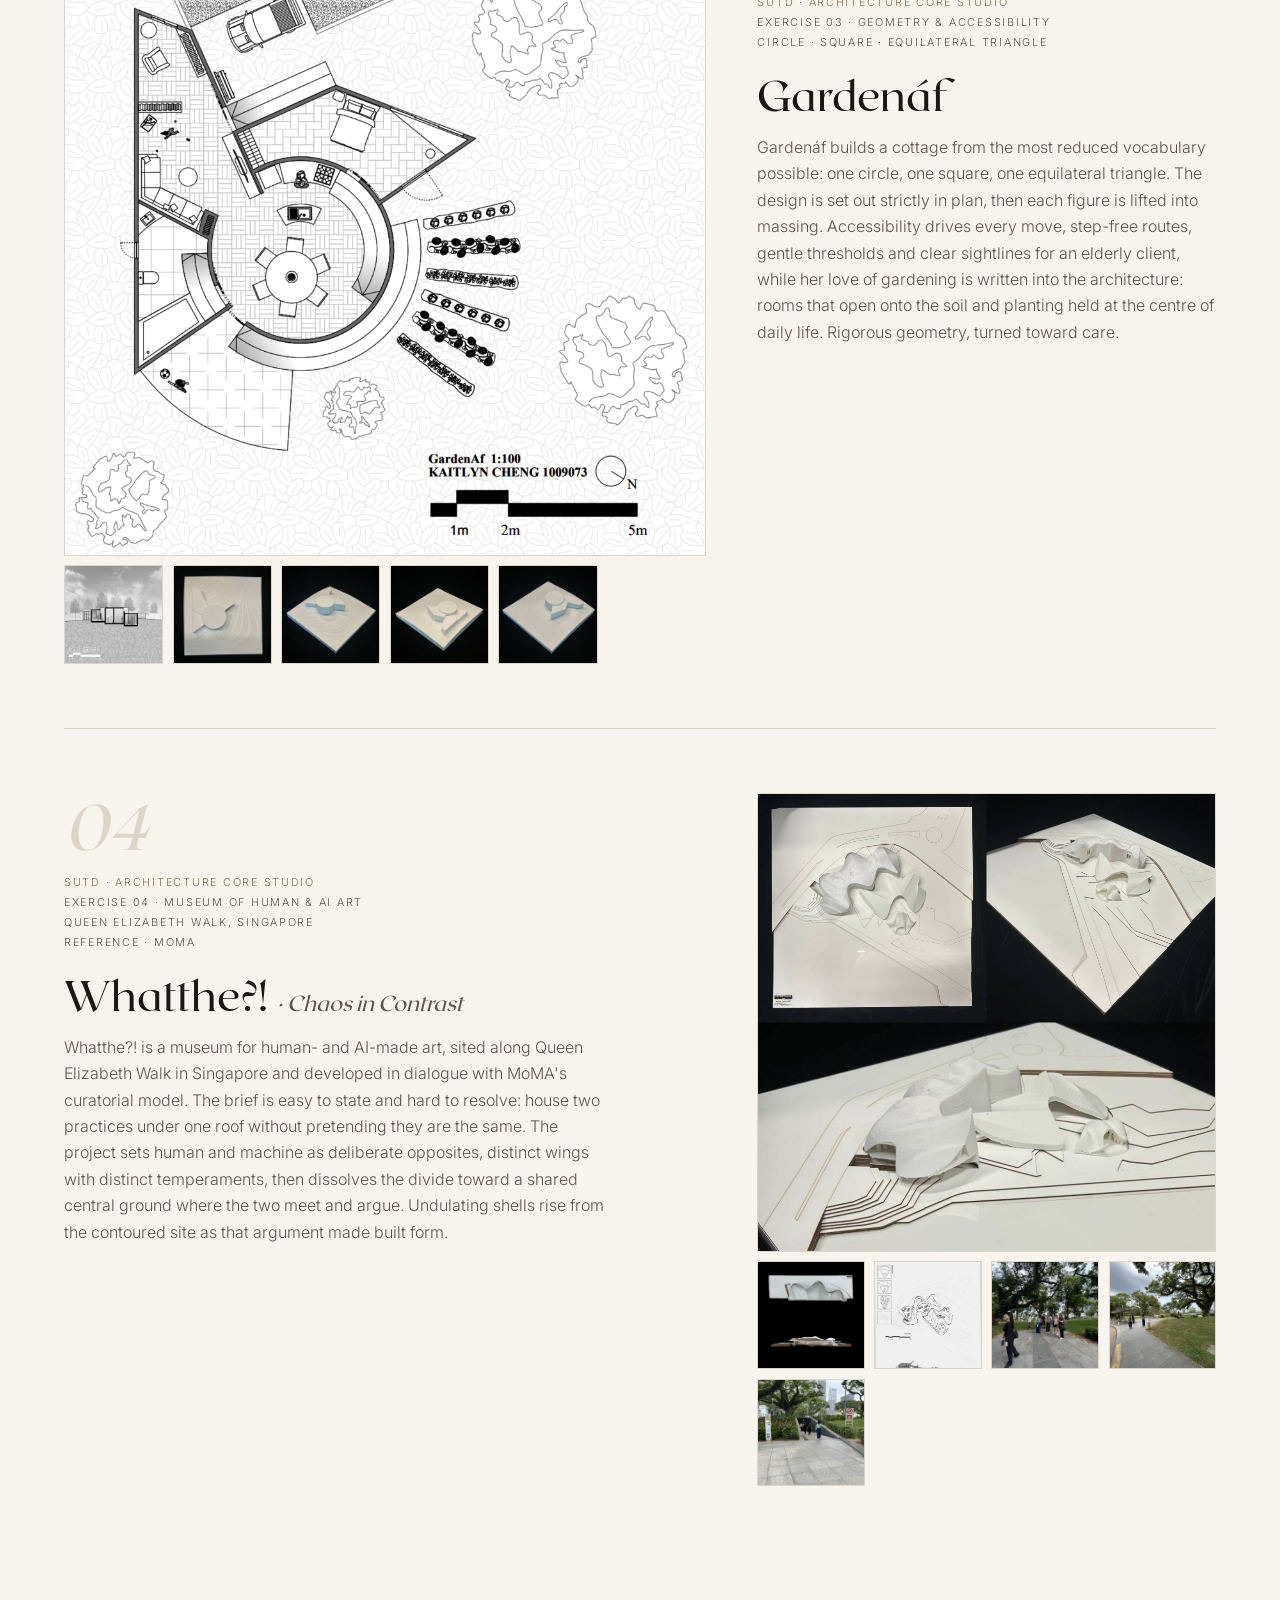
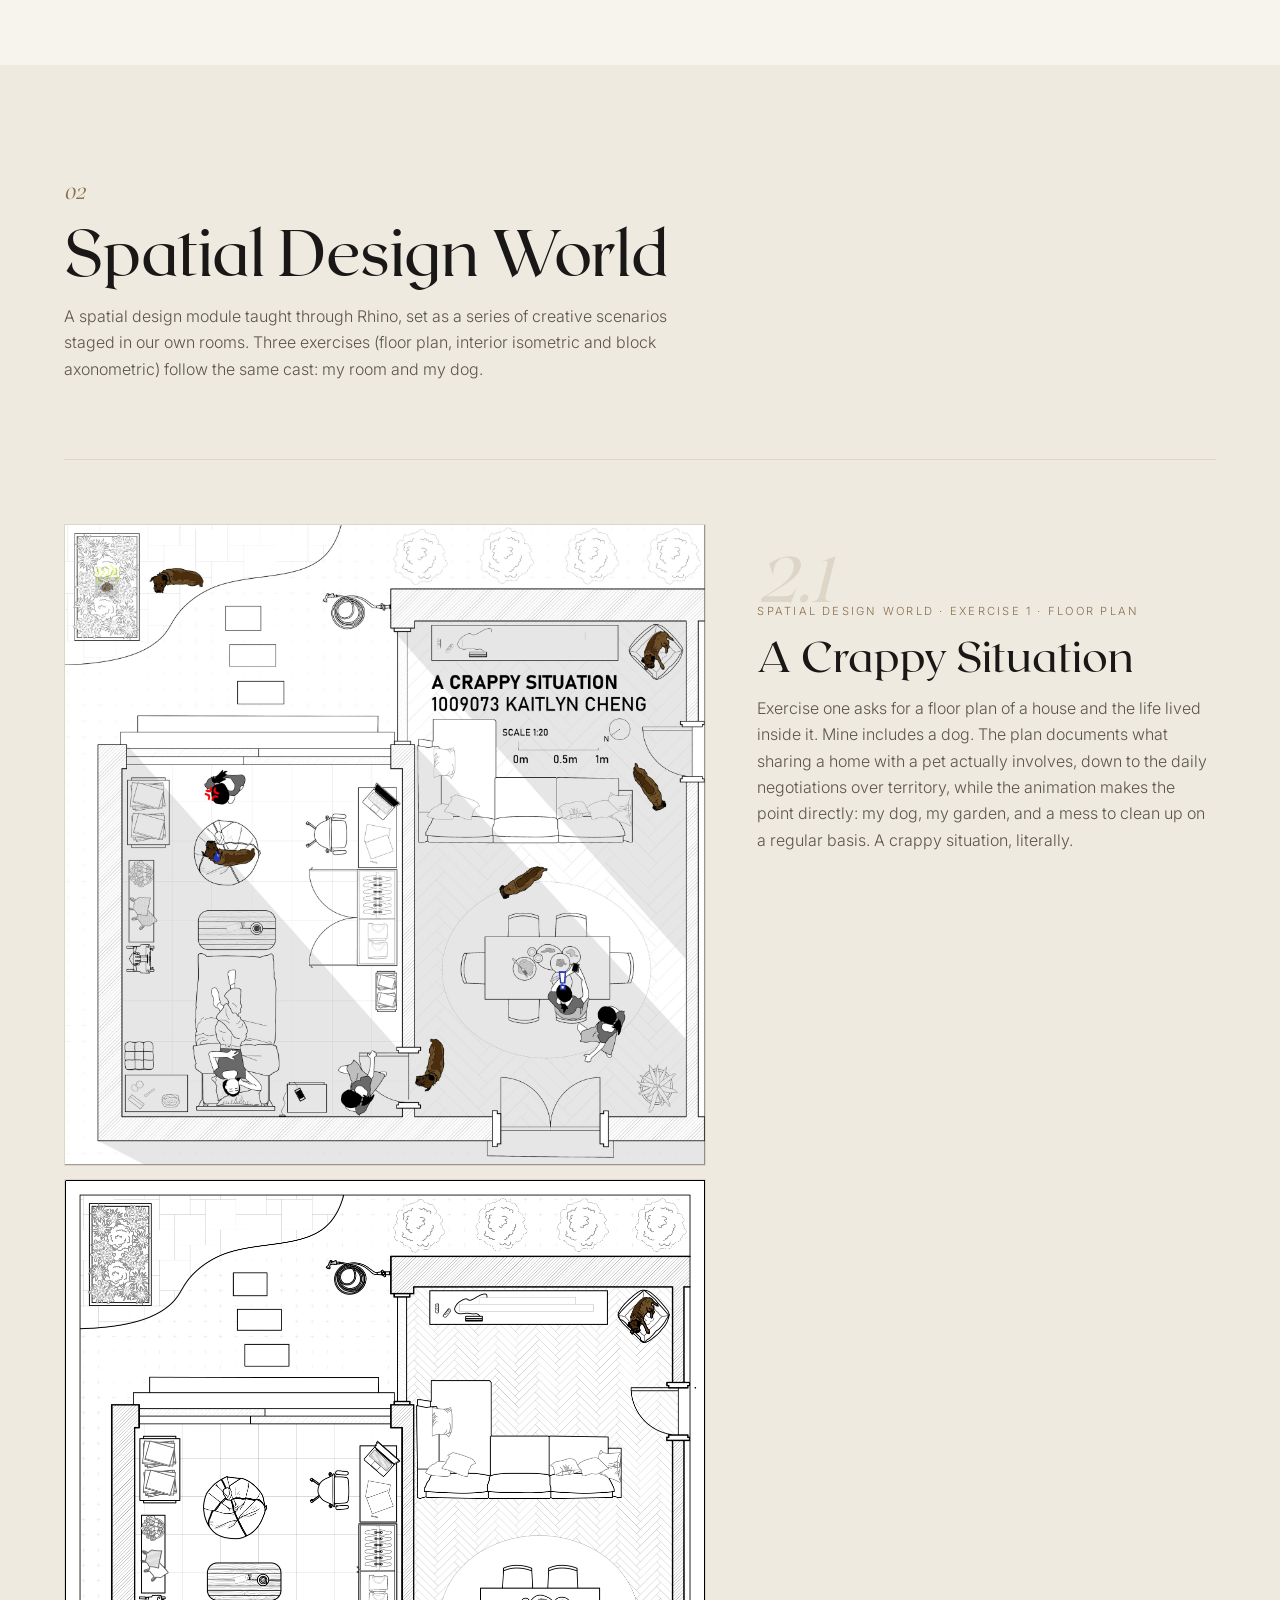
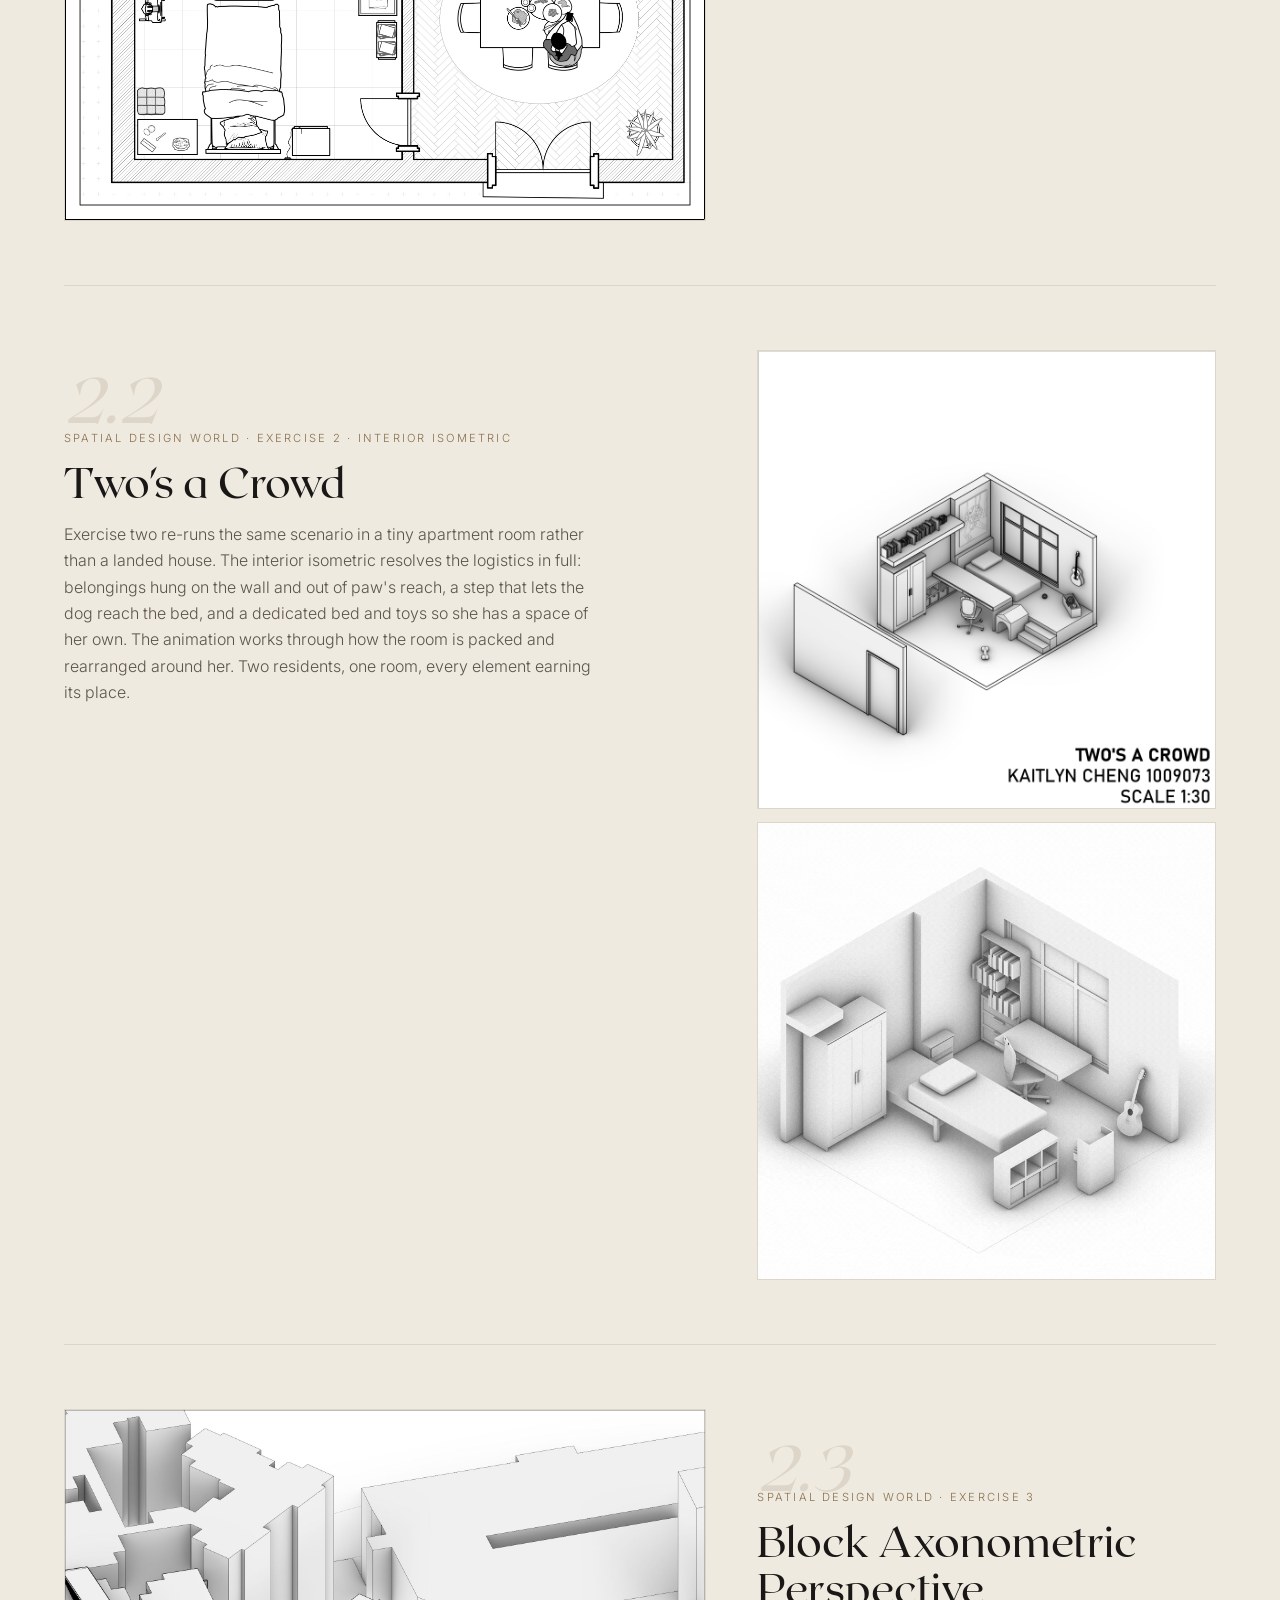
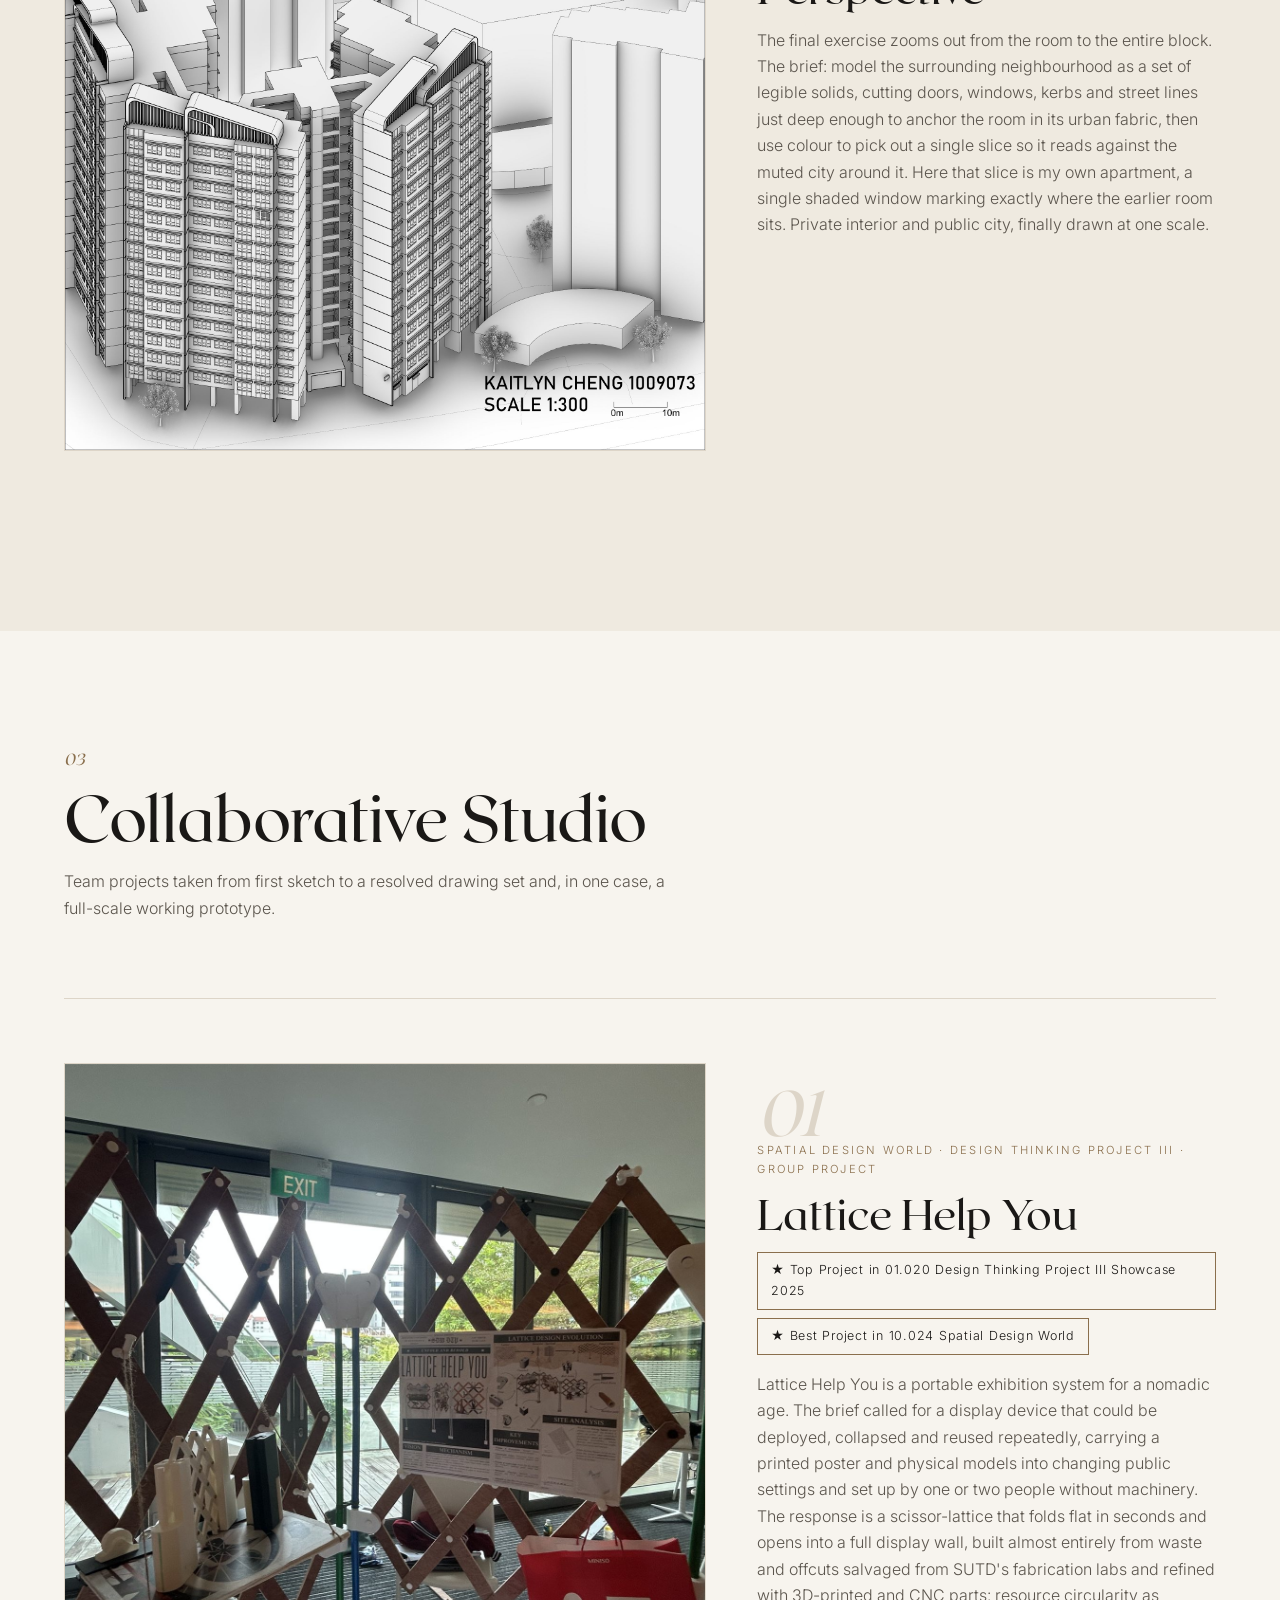
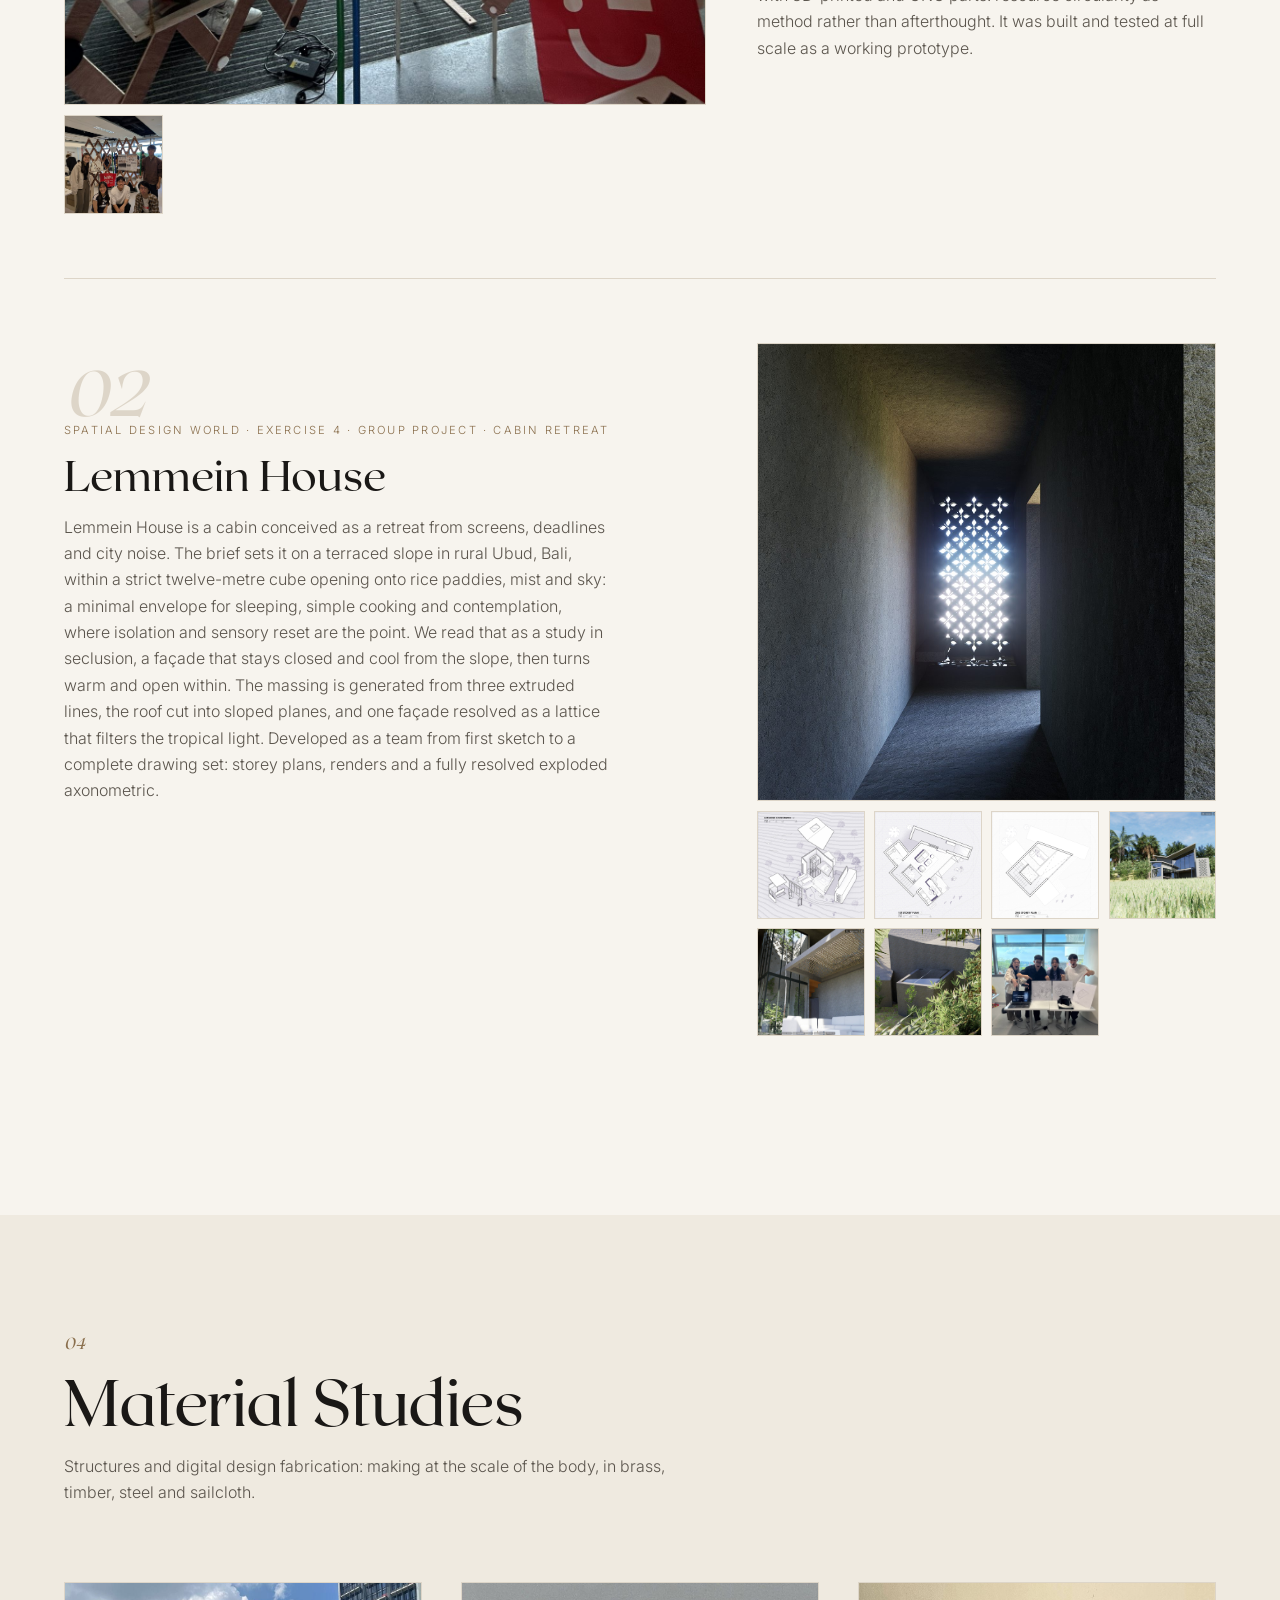
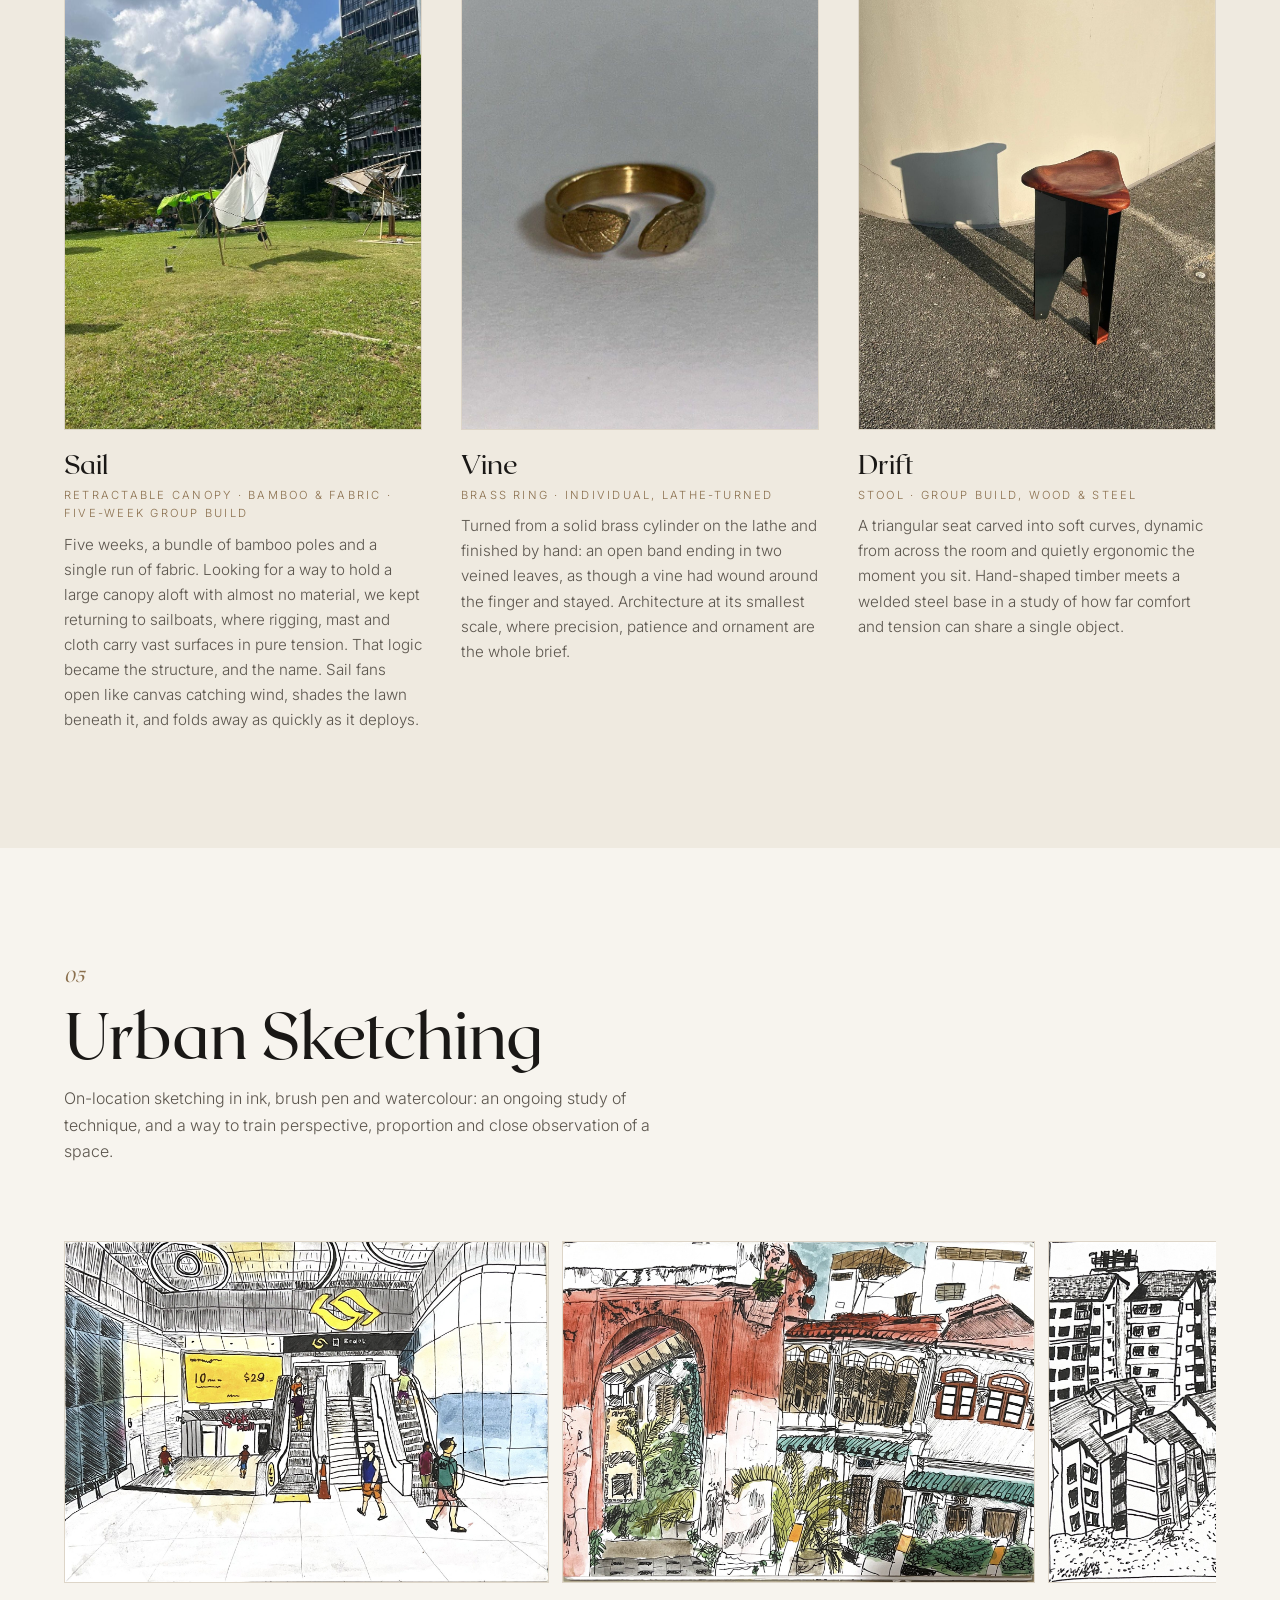
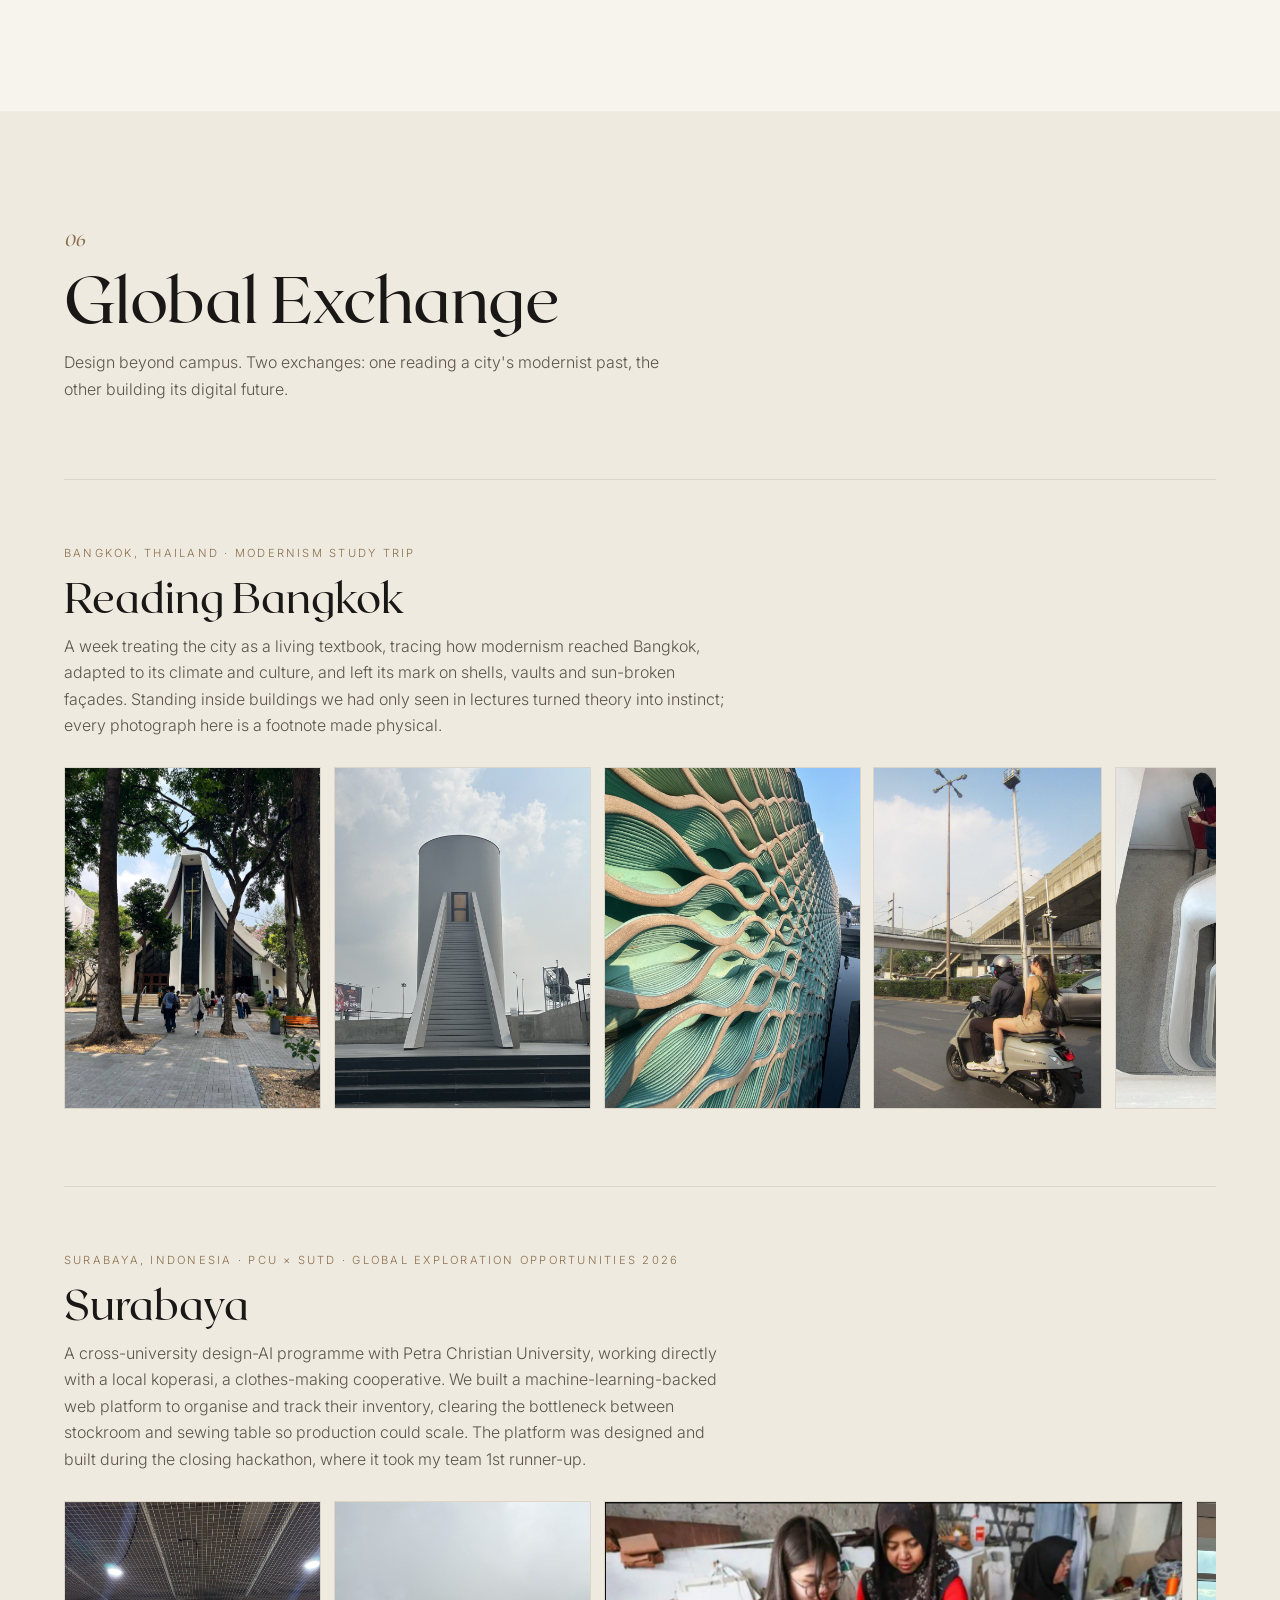
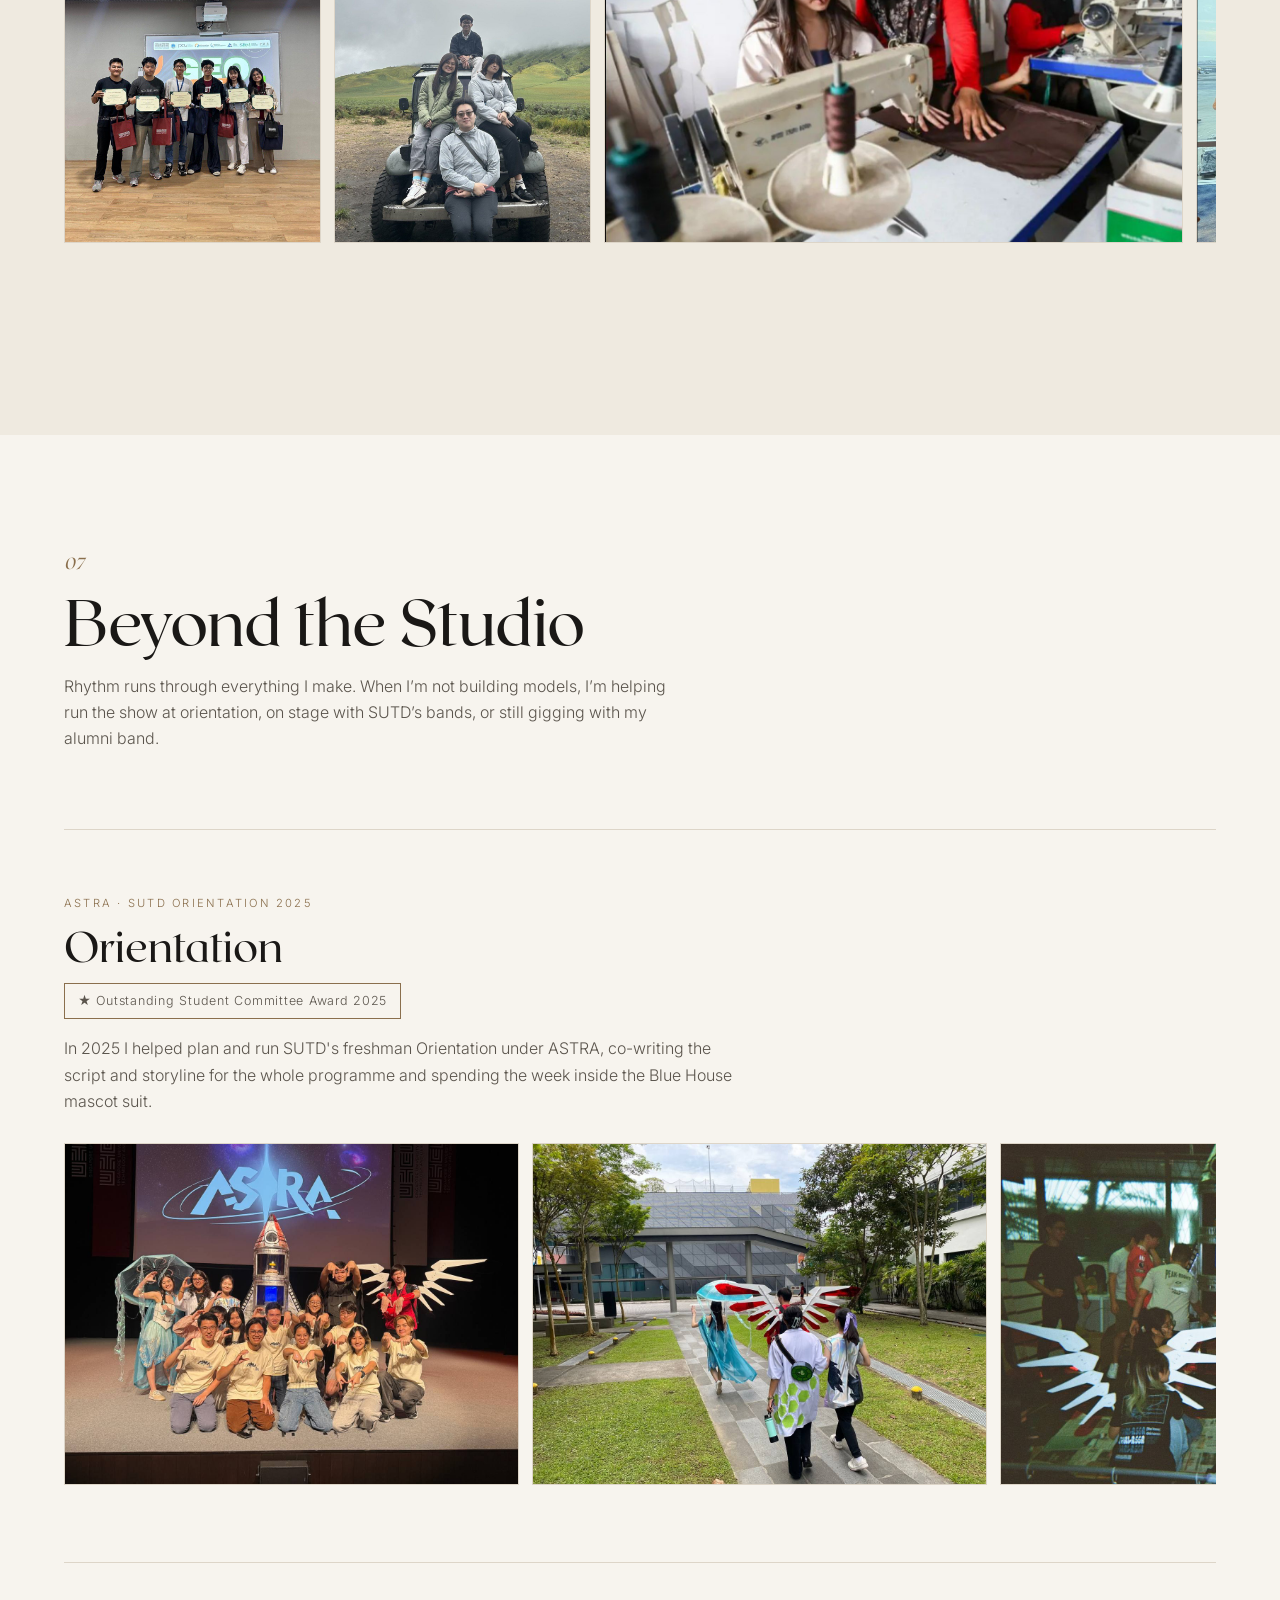
==== commit e2605734: "Editorial credits blocks for Collections; rewrite copy in a portfolio voice - Added a stacked small-" ====
--- a/index.html
+++ b/index.html
@@ -5,11 +5,11 @@
 <meta name="viewport" content="width=device-width, initial-scale=1">
 <script>document.documentElement.classList.add('js');</script>
 <title>Kaitlyn Cheng · Architecture &amp; Spatial Design</title>
-<meta name="description" content="Portfolio of Kaitlyn Cheng, architecture student at SUTD. Studio projects, spatial design, fabrication, and global design exchanges.">
+<meta name="description" content="Portfolio of Kaitlyn Cheng, Architecture and Sustainable Design undergraduate at SUTD. Studio projects, spatial design, fabrication and global design exchanges.">
 <meta property="og:title" content="Kaitlyn Cheng · Architecture &amp; Spatial Design">
-<meta property="og:description" content="Selected works in architecture, spatial design and making.">
+<meta property="og:description" content="Studio projects, spatial design, fabrication and exchanges in architecture and making.">
 <meta property="og:type" content="website">
-<meta property="og:image" content="assets/img/core4-model.jpg">
+<meta property="og:image" content="assets/img/hero-cover.jpg">
 <link rel="icon" href="data:image/svg+xml,%3Csvg xmlns='http://www.w3.org/2000/svg' viewBox='0 0 64 64'%3E%3Crect width='64' height='64' fill='%23F7F4EE'/%3E%3Ctext x='32' y='44' font-family='Georgia,serif' font-size='38' font-style='italic' text-anchor='middle' fill='%231A1816'%3EK%3C/text%3E%3C/svg%3E">
 <link rel="preconnect" href="https://fonts.googleapis.com">
 <link rel="preconnect" href="https://fonts.gstatic.com" crossorigin>
@@ -39,7 +39,7 @@
     <div class="hero-text">
       <p class="kicker reveal">Architecture · Spatial Design · Making</p>
       <h1><span class="line"><span class="line-in">Kaitlyn</span></span><span class="line"><span class="line-in d1"><em>Cheng</em></span></span></h1>
-      <p class="hero-sub reveal d2">SUTD undergraduate, Architecture and Sustainable Design. Always eager to design, at any scale: from a single folded sheet of paper to a museum on the waterfront.</p>
+      <p class="hero-sub reveal d2">Architecture and Sustainable Design undergraduate at SUTD, working across scales: from a single folded sheet of paper to a museum on the waterfront.</p>
       <a class="hero-cta reveal d3" href="#works">Collections <span aria-hidden="true">↓</span></a>
     </div>
     <figure class="hero-figure reveal d2">
@@ -58,7 +58,7 @@
     <div class="section-head reveal">
       <span class="sec-no">01</span>
       <h2>Collections</h2>
-      <p class="sec-intro">Studio and spatial-design projects: each one a question about material, light or people, answered in model, drawing and built prototype.</p>
+      <p class="sec-intro">Studio projects in architecture and spatial design, each one working through a question of material, light or people in models, drawings and built prototypes.</p>
     </div>
 
     <!-- Flow -->
@@ -77,9 +77,13 @@
       </div>
       <div class="proj-text">
         <span class="proj-no" aria-hidden="true" data-parallax="-0.05">01</span>
-        <p class="proj-meta">Core Studio · Exercise 1 · Paper tectonics</p>
+        <div class="proj-credits">
+          <span>SUTD · Architecture Core Studio</span>
+          <span>Exercise 01 · Paper tectonics</span>
+          <span>One sheet, 250 × 250 mm</span>
+        </div>
         <h3>Flow</h3>
-        <p>One sheet of paper, 25 by 25 centimetres, and three moves allowed: cuts, folds, creases. I divided the surface into a field of strips, letting their widths drift wider toward one edge, then pushed each strip to its limit, testing how many folds and splits a single plane could carry before it became something else. What emerged reads as topography: a folded terrain that ripples from tight pleats into open ground, conjured entirely from one flat sheet. Re-imagined at full scale, Flow becomes a canopy of shifting light and shadow.</p>
+        <p>Flow begins with a single 250 mm sheet of paper and three permitted operations: cuts, folds and creases. The surface is divided into a field of strips whose widths drift wider toward one edge, then each strip is pushed to the limit of how many folds and splits one plane can carry. What results reads as topography: a folded terrain that ripples from tight pleats into open ground, generated entirely from one flat sheet. Scaled up, the same logic reads as a canopy of shifting light and shadow.</p>
       </div>
     </article>
 
@@ -100,9 +104,13 @@
       </div>
       <div class="proj-text">
         <span class="proj-no" aria-hidden="true" data-parallax="-0.05">02</span>
-        <p class="proj-meta">Core Studio · Exercise 2 · Light &amp; section</p>
+        <div class="proj-credits">
+          <span>SUTD · Architecture Core Studio</span>
+          <span>Exercise 02 · Light &amp; section</span>
+          <span>Positive &amp; negative massing models</span>
+        </div>
         <h3>Eclipse</h3>
-        <p>An inhabitable void carved beneath a sweeping terrain. Curved trapezoidal apertures peel open from the landform above, each one tuned to pour daylight into the wide gathering space at its base. As the sun tracks across the sky, the skylights cast slow, shifting crescents of light through the interior, an architectural eclipse that turns the section itself into a sundial. Worked through paired positive and negative models, the project treats emptiness as the primary building material.</p>
+        <p>Eclipse is an inhabitable void carved beneath a sweeping landform. Curved trapezoidal apertures open through the terrain above, each one tuned to draw daylight into the wide gathering space below. As the sun moves across the sky, the skylights cast slow, shifting crescents through the interior, turning the section itself into a kind of sundial. Developed through paired positive and negative models, the project treats emptiness, rather than mass, as its primary material.</p>
       </div>
     </article>
 
@@ -122,9 +130,13 @@
       </div>
       <div class="proj-text">
         <span class="proj-no" aria-hidden="true" data-parallax="-0.05">03</span>
-        <p class="proj-meta">Core Studio · Exercise 3 · Geometry &amp; care</p>
+        <div class="proj-credits">
+          <span>SUTD · Architecture Core Studio</span>
+          <span>Exercise 03 · Geometry &amp; accessibility</span>
+          <span>Circle · Square · Equilateral triangle</span>
+        </div>
         <h3>Gardenáf</h3>
-        <p>A cottage built from the most austere vocabulary imaginable: one circle, one square, one equilateral triangle. The design began strictly in plan, then each figure was lifted into massing, the geometry hardening into form. Accessibility threads through every decision, step-free routes, gentle thresholds, clear sightlines, while the client's love of gardening becomes part of the architecture itself: rooms that open onto the soil, and green held at the centre of daily life. She's elderly, opinionated about her tomatoes, and this is very much her house.</p>
+        <p>Gardenáf builds a cottage from the most reduced vocabulary possible: one circle, one square, one equilateral triangle. The design is set out strictly in plan, then each figure is lifted into massing. Accessibility drives every move, step-free routes, gentle thresholds and clear sightlines for an elderly client, while her love of gardening is written into the architecture: rooms that open onto the soil and planting held at the centre of daily life. Rigorous geometry, turned toward care.</p>
       </div>
     </article>
 
@@ -144,9 +156,14 @@
       </div>
       <div class="proj-text">
         <span class="proj-no" aria-hidden="true" data-parallax="-0.05">04</span>
-        <p class="proj-meta">Core Studio · Exercise 4 · Museum, Queen Elizabeth Walk, Singapore</p>
+        <div class="proj-credits">
+          <span>SUTD · Architecture Core Studio</span>
+          <span>Exercise 04 · Museum of human &amp; AI art</span>
+          <span>Queen Elizabeth Walk, Singapore</span>
+          <span>Reference · MoMA</span>
+        </div>
         <h3>Whatthe?! <span class="proj-sub">· Chaos in Contrast</span></h3>
-        <p>A museum for human- and AI-made art, sited along Singapore's Queen Elizabeth Walk and conceived in dialogue with MoMA's curatorial ambition. The brief was simple to state and hard to resolve: put two practices in the same building without pretending they're the same thing. Whatthe?! stages human and machine as deliberate opposites, distinct wings, distinct temperaments, then dissolves the boundary, drawing visitors toward a shared central ground where the two meet, argue and occasionally agree. Undulating shells rise from the contoured site like that argument made solid.</p>
+        <p>Whatthe?! is a museum for human- and AI-made art, sited along Queen Elizabeth Walk in Singapore and developed in dialogue with MoMA's curatorial model. The brief is easy to state and hard to resolve: house two practices under one roof without pretending they are the same. The project sets human and machine as deliberate opposites, distinct wings with distinct temperaments, then dissolves the divide toward a shared central ground where the two meet and argue. Undulating shells rise from the contoured site as that argument made built form.</p>
       </div>
     </article>
 
@@ -157,7 +174,7 @@
     <div class="section-head reveal">
       <span class="sec-no">02</span>
       <h2>Spatial Design World</h2>
-      <p class="sec-intro">A module that teaches the basics of Rhino while pushing us to dream up creative scenarios for our own rooms. Three exercises (floor plan, interior isometric and block axonometric), each built around the same cast: my room, and my dog.</p>
+      <p class="sec-intro">A spatial design module taught through Rhino, set as a series of creative scenarios staged in our own rooms. Three exercises (floor plan, interior isometric and block axonometric) follow the same cast: my room and my dog.</p>
     </div>
 
     <!-- A Crappy Situation -->
@@ -174,7 +191,7 @@
         <span class="proj-no" aria-hidden="true" data-parallax="-0.05">2.1</span>
         <p class="proj-meta">Spatial Design World · Exercise 1 · Floor plan</p>
         <h3>A Crappy Situation</h3>
-        <p>The brief: draw a floor plan of a house and the life lived inside it. Mine came with a dog. The plan maps out what it's actually like to share a home with a pet, down to the small daily negotiations over territory, and the animation makes the case bluntly: my dog, my garden, and a mess I have to deal with on a regular basis. A crappy situation, literally.</p>
+        <p>Exercise one asks for a floor plan of a house and the life lived inside it. Mine includes a dog. The plan documents what sharing a home with a pet actually involves, down to the daily negotiations over territory, while the animation makes the point directly: my dog, my garden, and a mess to clean up on a regular basis. A crappy situation, literally.</p>
       </div>
     </article>
 
@@ -192,7 +209,7 @@
         <span class="proj-no" aria-hidden="true" data-parallax="-0.05">2.2</span>
         <p class="proj-meta">Spatial Design World · Exercise 2 · Interior isometric</p>
         <h3>Two's a Crowd</h3>
-        <p>Same dog, much smaller home. Exercise two re-ran the scenario in a tiny apartment room instead of a landed house, and the isometric works out the logistics in full: items hung on the wall and out of paw's reach, a step built so my dog can reach the bed, and a bed and toys of her own so she has somewhere that's hers. The animation walks through how the room is packed and rearranged around her. Two residents, one room, everything has to earn its place.</p>
+        <p>Exercise two re-runs the same scenario in a tiny apartment room rather than a landed house. The interior isometric resolves the logistics in full: belongings hung on the wall and out of paw's reach, a step that lets the dog reach the bed, and a dedicated bed and toys so she has a space of her own. The animation works through how the room is packed and rearranged around her. Two residents, one room, every element earning its place.</p>
       </div>
     </article>
 
@@ -207,7 +224,7 @@
         <span class="proj-no" aria-hidden="true" data-parallax="-0.05">2.3</span>
         <p class="proj-meta">Spatial Design World · Exercise 3</p>
         <h3>Block Axonometric Perspective</h3>
-        <p>The final drawing zooms all the way out, from the room to the whole block. The brief: model the surrounding neighbourhood as a set of legible solids, carving out doors, windows, kerbs and street lines just deep enough to anchor the room in its urban fabric, then let colour pick out a single slice so it glows against the muted city around it. Here that glowing slice is my own apartment, one shaded window marking exactly where the room from the first two exercises sits. Private interior and public city, finally drawn at the same scale.</p>
+        <p>The final exercise zooms out from the room to the entire block. The brief: model the surrounding neighbourhood as a set of legible solids, cutting doors, windows, kerbs and street lines just deep enough to anchor the room in its urban fabric, then use colour to pick out a single slice so it reads against the muted city around it. Here that slice is my own apartment, a single shaded window marking exactly where the earlier room sits. Private interior and public city, finally drawn at one scale.</p>
       </div>
     </article>
   </section>
@@ -217,7 +234,7 @@
     <div class="section-head reveal">
       <span class="sec-no">03</span>
       <h2>Collaborative Studio</h2>
-      <p class="sec-intro">Group projects, carried from first sketch to built prototype and full drawing set.</p>
+      <p class="sec-intro">Team projects taken from first sketch to a resolved drawing set and, in one case, a full-scale working prototype.</p>
     </div>
 
     <!-- Lattice Help You -->
@@ -238,7 +255,7 @@
           <p class="award-tag">★ Top Project in 01.020 Design Thinking Project III Showcase 2025</p>
           <p class="award-tag">★ Best Project in 10.024 Spatial Design World</p>
         </div>
-        <p>A portable exhibition system for a nomadic age. The brief asked for a display device that could be deployed, collapsed and reused over and over, carrying a printed poster and physical models into changing public spaces, and set up by one or two people without any machinery. Our answer is a scissor-lattice that folds flat in seconds and springs open into a full display wall, built almost entirely from waste and offcuts rescued from SUTD's fabrication labs, then sharpened with 3D-printed and CNC parts: resource circularity as the method, not an afterthought. Built and tested at full scale as a real, working prototype.</p>
+        <p>Lattice Help You is a portable exhibition system for a nomadic age. The brief called for a display device that could be deployed, collapsed and reused repeatedly, carrying a printed poster and physical models into changing public settings and set up by one or two people without machinery. The response is a scissor-lattice that folds flat in seconds and opens into a full display wall, built almost entirely from waste and offcuts salvaged from SUTD's fabrication labs and refined with 3D-printed and CNC parts: resource circularity as method rather than afterthought. It was built and tested at full scale as a working prototype.</p>
       </div>
     </article>
 
@@ -262,7 +279,7 @@
         <span class="proj-no" aria-hidden="true" data-parallax="-0.05">02</span>
         <p class="proj-meta">Spatial Design World · Exercise 4 · Group project · Cabin retreat</p>
         <h3>Lemmein House</h3>
-        <p>A cabin built as a retreat from screens, deadlines and city noise. The brief set it on a terraced slope in rural Ubud, Bali, inside a strict twelve-metre cube, opening out to rice paddies, mist and sky: a minimal envelope for sleeping, simple cooking and contemplation, where isolation and sensory reset are the whole point. We ran with that as a study in seclusion and privacy, a face that reads cold and closed from the slope, then turns warm, open and generous within. The massing grows from three extruded lines, its roof cut into sloped planes, with one façade resolved as a lattice that filters the tropical light. Carried as a team from first sketch to a full drawing set: storey plans, renders and a fully resolved exploded axonometric that lays the cabin open, layer by layer.</p>
+        <p>Lemmein House is a cabin conceived as a retreat from screens, deadlines and city noise. The brief sets it on a terraced slope in rural Ubud, Bali, within a strict twelve-metre cube opening onto rice paddies, mist and sky: a minimal envelope for sleeping, simple cooking and contemplation, where isolation and sensory reset are the point. We read that as a study in seclusion, a façade that stays closed and cool from the slope, then turns warm and open within. The massing is generated from three extruded lines, the roof cut into sloped planes, and one façade resolved as a lattice that filters the tropical light. Developed as a team from first sketch to a complete drawing set: storey plans, renders and a fully resolved exploded axonometric.</p>
       </div>
     </article>
   </section>
@@ -272,7 +289,7 @@
     <div class="section-head reveal">
       <span class="sec-no">04</span>
       <h2>Material Studies</h2>
-      <p class="sec-intro">Structures &amp; digital design fabrication: thinking with the hands, at the scale of the body. Brass, timber, steel and sailcloth.</p>
+      <p class="sec-intro">Structures and digital design fabrication: making at the scale of the body, in brass, timber, steel and sailcloth.</p>
     </div>
 
     <div class="craft-grid">
@@ -288,7 +305,7 @@
         </span>
         <h3>Sail</h3>
         <p class="proj-meta">Retractable canopy · Bamboo &amp; fabric · Five-week group build</p>
-        <p>Five weeks, a bundle of bamboo poles and a single run of fabric. Searching for a way to hold a large canopy aloft with almost no material, we kept coming back to sailboats: rigging, mast and cloth carrying enormous surfaces in pure tension. That observation became the design, and the name. Sail fans open like canvas catching wind, shades the lawn beneath it, and folds away as quickly as it deploys.</p>
+        <p>Five weeks, a bundle of bamboo poles and a single run of fabric. Looking for a way to hold a large canopy aloft with almost no material, we kept returning to sailboats, where rigging, mast and cloth carry vast surfaces in pure tension. That logic became the structure, and the name. Sail fans open like canvas catching wind, shades the lawn beneath it, and folds away as quickly as it deploys.</p>
       </article>
 
       <article class="craft-card reveal">
@@ -301,7 +318,7 @@
         </span>
         <h3>Vine</h3>
         <p class="proj-meta">Brass ring · Individual, lathe-turned</p>
-        <p>Cut from a solid brass cylinder on the lathe and finished by hand: an open band that ends in two veined leaves, as if a creeping vine had wound itself around the finger and decided to stay. Architecture at its smallest scale: precision, patience, ornament.</p>
+        <p>Turned from a solid brass cylinder on the lathe and finished by hand: an open band ending in two veined leaves, as though a vine had wound around the finger and stayed. Architecture at its smallest scale, where precision, patience and ornament are the whole brief.</p>
       </article>
 
       <article class="craft-card reveal">
@@ -314,7 +331,7 @@
         </span>
         <h3>Drift</h3>
         <p class="proj-meta">Stool · Group build, wood &amp; steel</p>
-        <p>A triangular seat carved into soft curves: dynamic from across the room, quietly ergonomic the moment you sit. Hand-shaped timber meets a welded steel base in a study of how far comfort and tension can share one object.</p>
+        <p>A triangular seat carved into soft curves, dynamic from across the room and quietly ergonomic the moment you sit. Hand-shaped timber meets a welded steel base in a study of how far comfort and tension can share a single object.</p>
       </article>
     </div>
   </section>
@@ -324,7 +341,7 @@
     <div class="section-head reveal">
       <span class="sec-no">05</span>
       <h2>Urban Sketching</h2>
-      <p class="sec-intro">Sketching on location with ink, brush pen and watercolour: a running experiment in different techniques, and a way to sharpen perspective, proportion and the habit of really observing a space instead of just looking at it.</p>
+      <p class="sec-intro">On-location sketching in ink, brush pen and watercolour: an ongoing study of technique, and a way to train perspective, proportion and close observation of a space.</p>
     </div>
     <div class="strip stagger reveal" tabindex="0" aria-label="Urban sketching photo strip · scroll horizontally">
       <a class="glb" data-gallery="sketching" href="assets/img/sketch-1.jpg"><img src="assets/img/sketch-1.jpg" alt="Ink and watercolour sketch of an MRT station interior with escalators and figures" width="1800" height="1267" loading="lazy"></a>
@@ -340,14 +357,14 @@
     <div class="section-head reveal">
       <span class="sec-no">06</span>
       <h2>Global Exchange</h2>
-      <p class="sec-intro">Design doesn’t stay on campus. Two journeys: one reading a city’s modernist past, one building its digital future.</p>
+      <p class="sec-intro">Design beyond campus. Two exchanges: one reading a city's modernist past, the other building its digital future.</p>
     </div>
 
     <article class="trip reveal">
       <div class="trip-text">
         <p class="proj-meta">Bangkok, Thailand · Modernism study trip</p>
         <h3>Reading Bangkok</h3>
-        <p>A week spent treating the city as a living textbook, tracing how modernism arrived in Bangkok, bent to its climate and culture, and left its mark on shells, vaults and sun-broken façades. Standing inside the buildings we had only studied in lectures turned theory into instinct: every photograph here is a footnote made physical.</p>
+        <p>A week treating the city as a living textbook, tracing how modernism reached Bangkok, adapted to its climate and culture, and left its mark on shells, vaults and sun-broken façades. Standing inside buildings we had only seen in lectures turned theory into instinct; every photograph here is a footnote made physical.</p>
       </div>
       <div class="strip stagger" tabindex="0" aria-label="Bangkok trip photo strip · scroll horizontally">
         <a class="glb" data-gallery="bangkok" href="assets/img/bangkok-10.jpg"><img src="assets/img/bangkok-10.jpg" alt="Modernist church with sweeping curved roof seen through trees" width="1350" height="1800" loading="lazy"></a>
@@ -371,7 +388,7 @@
       <div class="trip-text">
         <p class="proj-meta">Surabaya, Indonesia · PCU × SUTD · Global Exploration Opportunities 2026</p>
         <h3>Surabaya</h3>
-        <p>A cross-university design-AI programme with Petra Christian University, working directly with a local koperasi, a clothes-making cooperative. We built a machine-learning-backed web platform that organises and tracks their inventory, clearing the bottleneck between stockroom and sewing table so production could grow. We designed and built the website during the closing hackathon, where it won my team 1st runner-up.</p>
+        <p>A cross-university design-AI programme with Petra Christian University, working directly with a local koperasi, a clothes-making cooperative. We built a machine-learning-backed web platform to organise and track their inventory, clearing the bottleneck between stockroom and sewing table so production could scale. The platform was designed and built during the closing hackathon, where it took my team 1st runner-up.</p>
       </div>
       <div class="strip stagger" tabindex="0" aria-label="Surabaya trip photo strip · scroll horizontally">
         <a class="glb" data-gallery="surabaya" href="assets/img/surabaya-1.jpg"><img src="assets/img/surabaya-1.jpg" alt="Exchange programme in Surabaya" width="960" height="1280" loading="lazy"></a>
@@ -449,7 +466,7 @@
     <div class="section-head reveal">
       <span class="sec-no">08</span>
       <h2>Hooked</h2>
-      <p class="sec-intro">Design doesn't stop at architecture. Crochet is where I take it to the smallest scale, charting my own patterns stitch by stitch and watching repetition, geometry and colour add up into something you can actually wear.</p>
+      <p class="sec-intro">Design doesn't stop at architecture. Crochet brings it down to the smallest scale: drafting my own patterns stitch by stitch, where repetition, geometry and colour resolve into something you can wear.</p>
     </div>
     <div class="strip stagger reveal" tabindex="0" aria-label="Crochet photo strip · scroll horizontally">
       <a class="glb" data-gallery="crochet" href="assets/img/crochet-bag.jpg"><img src="assets/img/crochet-bag.jpg" alt="Granny-square crochet tote bag in blue, grey and yellow" width="1280" height="960" loading="lazy"></a>
@@ -467,8 +484,8 @@
     <div class="about-inner reveal">
       <span class="sec-no">09</span>
       <h2>About</h2>
-      <p class="about-lede">I’m Kaitlyn Cheng, an architecture student at the Singapore University of Technology and Design who believes the best ideas are tested with the hands.</p>
-      <p>My work moves freely across scales: a brass ring turned on a lathe, a stool you can actually sit on, a folding lattice that won top design-thinking project across every module in its cohort, a museum imagined for Singapore’s waterfront. Whether the medium is paper, timber, machine learning or light itself, I look for the moment a strict constraint turns into an unexpected freedom.</p>
+      <p class="about-lede">I'm Kaitlyn Cheng, an Architecture and Sustainable Design undergraduate at the Singapore University of Technology and Design, working on the principle that the best ideas are tested with the hands.</p>
+      <p>My work moves across scales: a brass ring turned on a lathe, a stool you can actually sit on, a folding lattice that took top project at its design-thinking showcase, and a museum imagined for Singapore's waterfront. Whether the medium is paper, timber, machine learning or light, I look for the point where a strict constraint becomes an unexpected freedom.</p>
       <p class="about-contact">Let’s build something. <a href="mailto:kaitlynmcheng@gmail.com">kaitlynmcheng@gmail.com</a></p>
     </div>
   </section>
--- a/css/style.css
+++ b/css/style.css
@@ -186,6 +186,14 @@
   font-size: .7rem; letter-spacing: .2em; text-transform: uppercase;
   color: var(--bronze); margin-bottom: .7rem;
 }
+/* editorial credits stack for Collections projects */
+.proj-credits { margin-bottom: 1.2rem; }
+.proj-credits span {
+  display: block;
+  font-size: .68rem; letter-spacing: .16em; text-transform: uppercase;
+  color: var(--ink-soft); line-height: 1.85;
+}
+.proj-credits span:first-child { color: var(--bronze); }
 .proj h3 { font-size: clamp(1.9rem, 3.6vw, 2.7rem); margin-bottom: 1rem; }
 .proj-sub { font-size: .5em; font-style: italic; color: var(--ink-soft); }
 .proj-text p:not(.proj-meta):not(.award-tag) { color: var(--ink-soft); max-width: 34rem; }
@@ -203,6 +211,11 @@
 }
 .frame img { width: 100%; transition: transform .6s var(--ease); }
 .frame:hover img, .frame:focus-visible img { transform: scale(1.03); }
+
+/* standardise the main project image to a square across Collections,
+   Spatial Design World and Collaborative Studio (the only sections using .proj) */
+.proj-media > .frame { aspect-ratio: 1 / 1; }
+.proj-media > .frame img { height: 100%; object-fit: cover; }
 
 /* curtain wipe reveal for primary images.
    The clip lives on the img, not the frame: a fully clipped frame reports
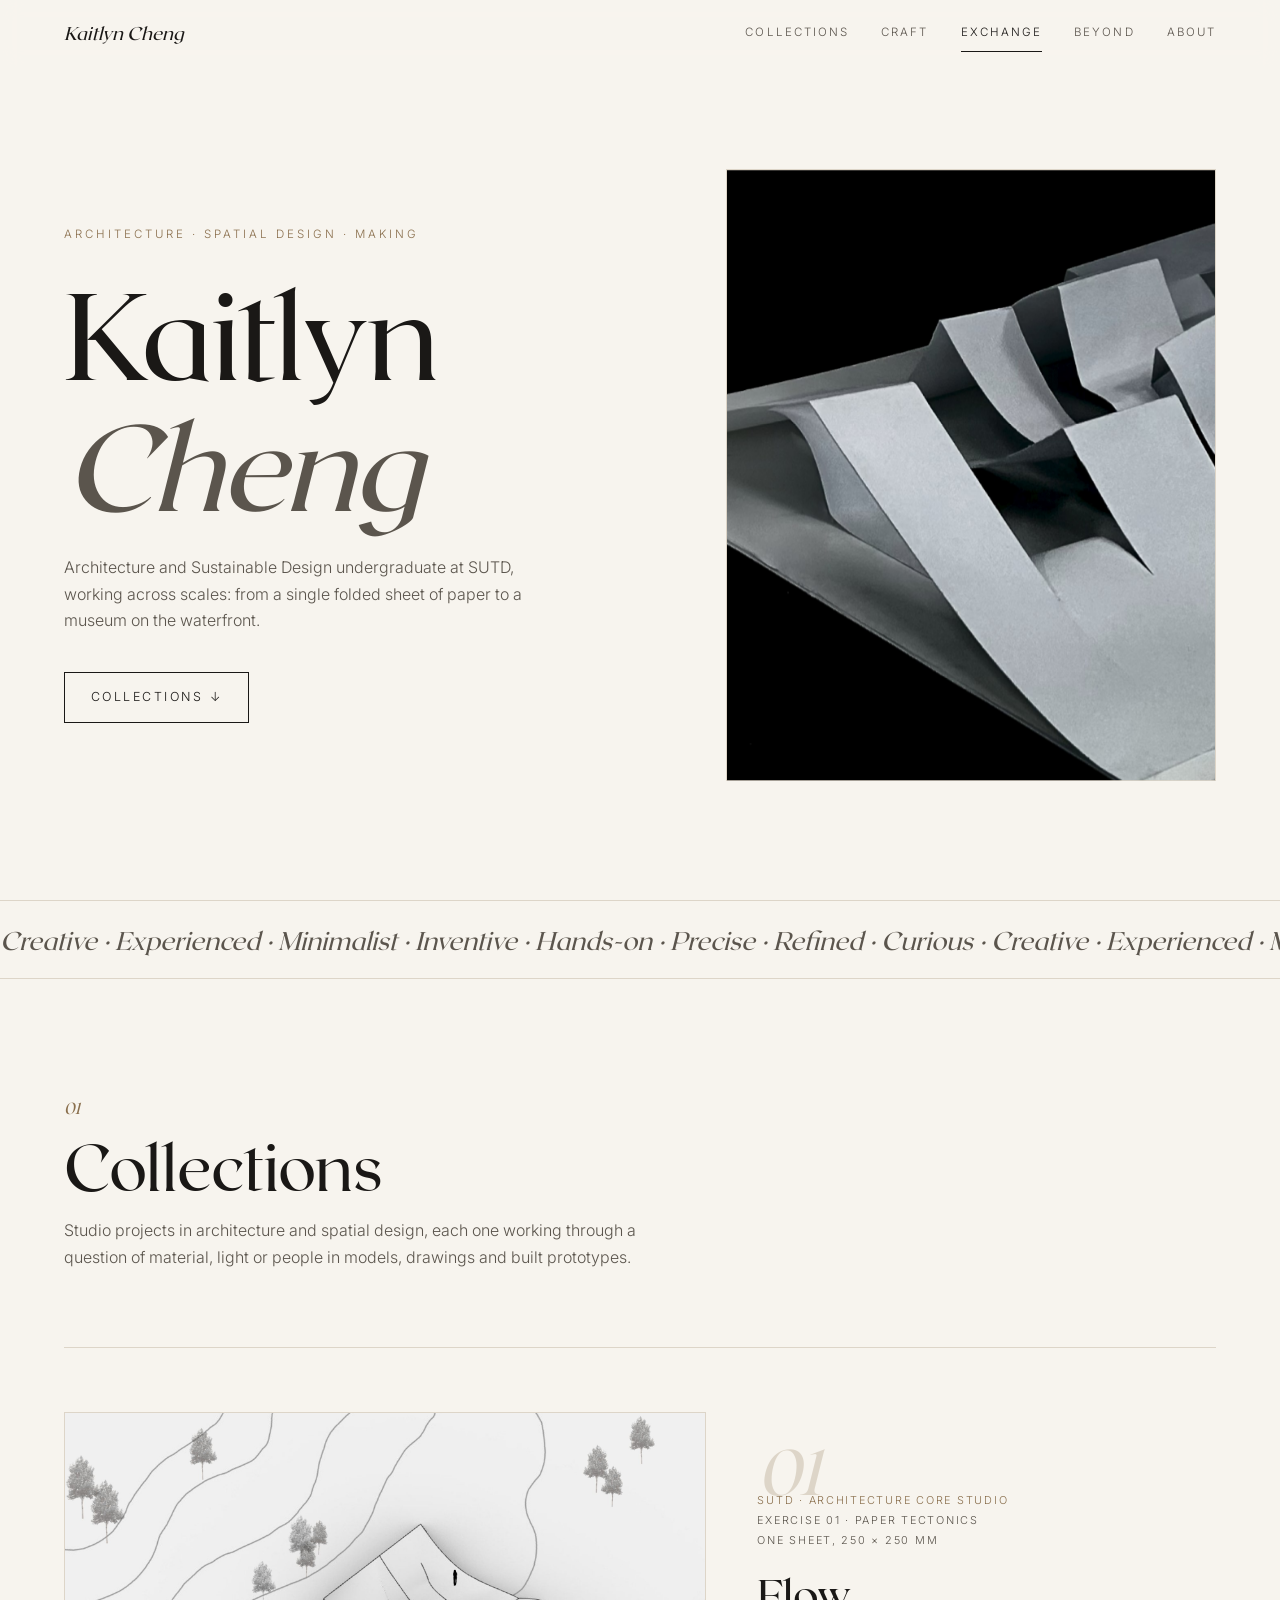
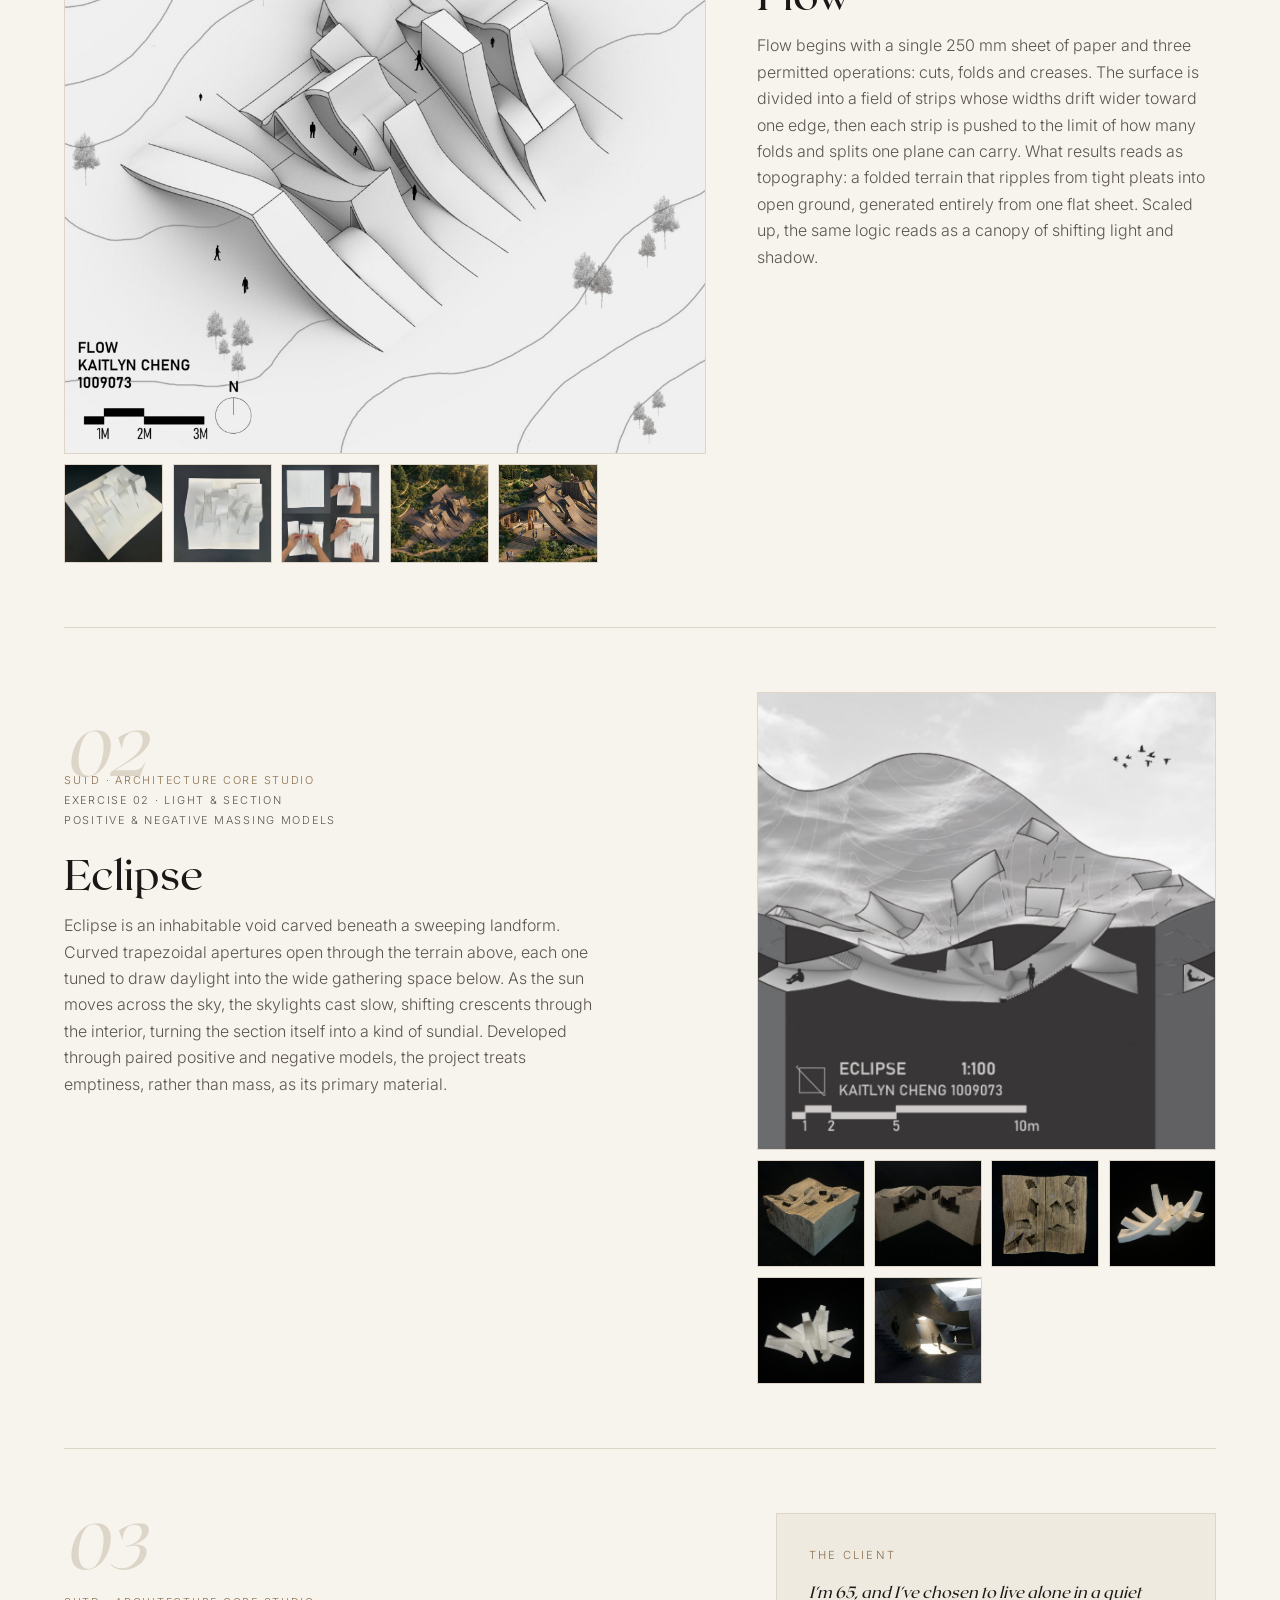
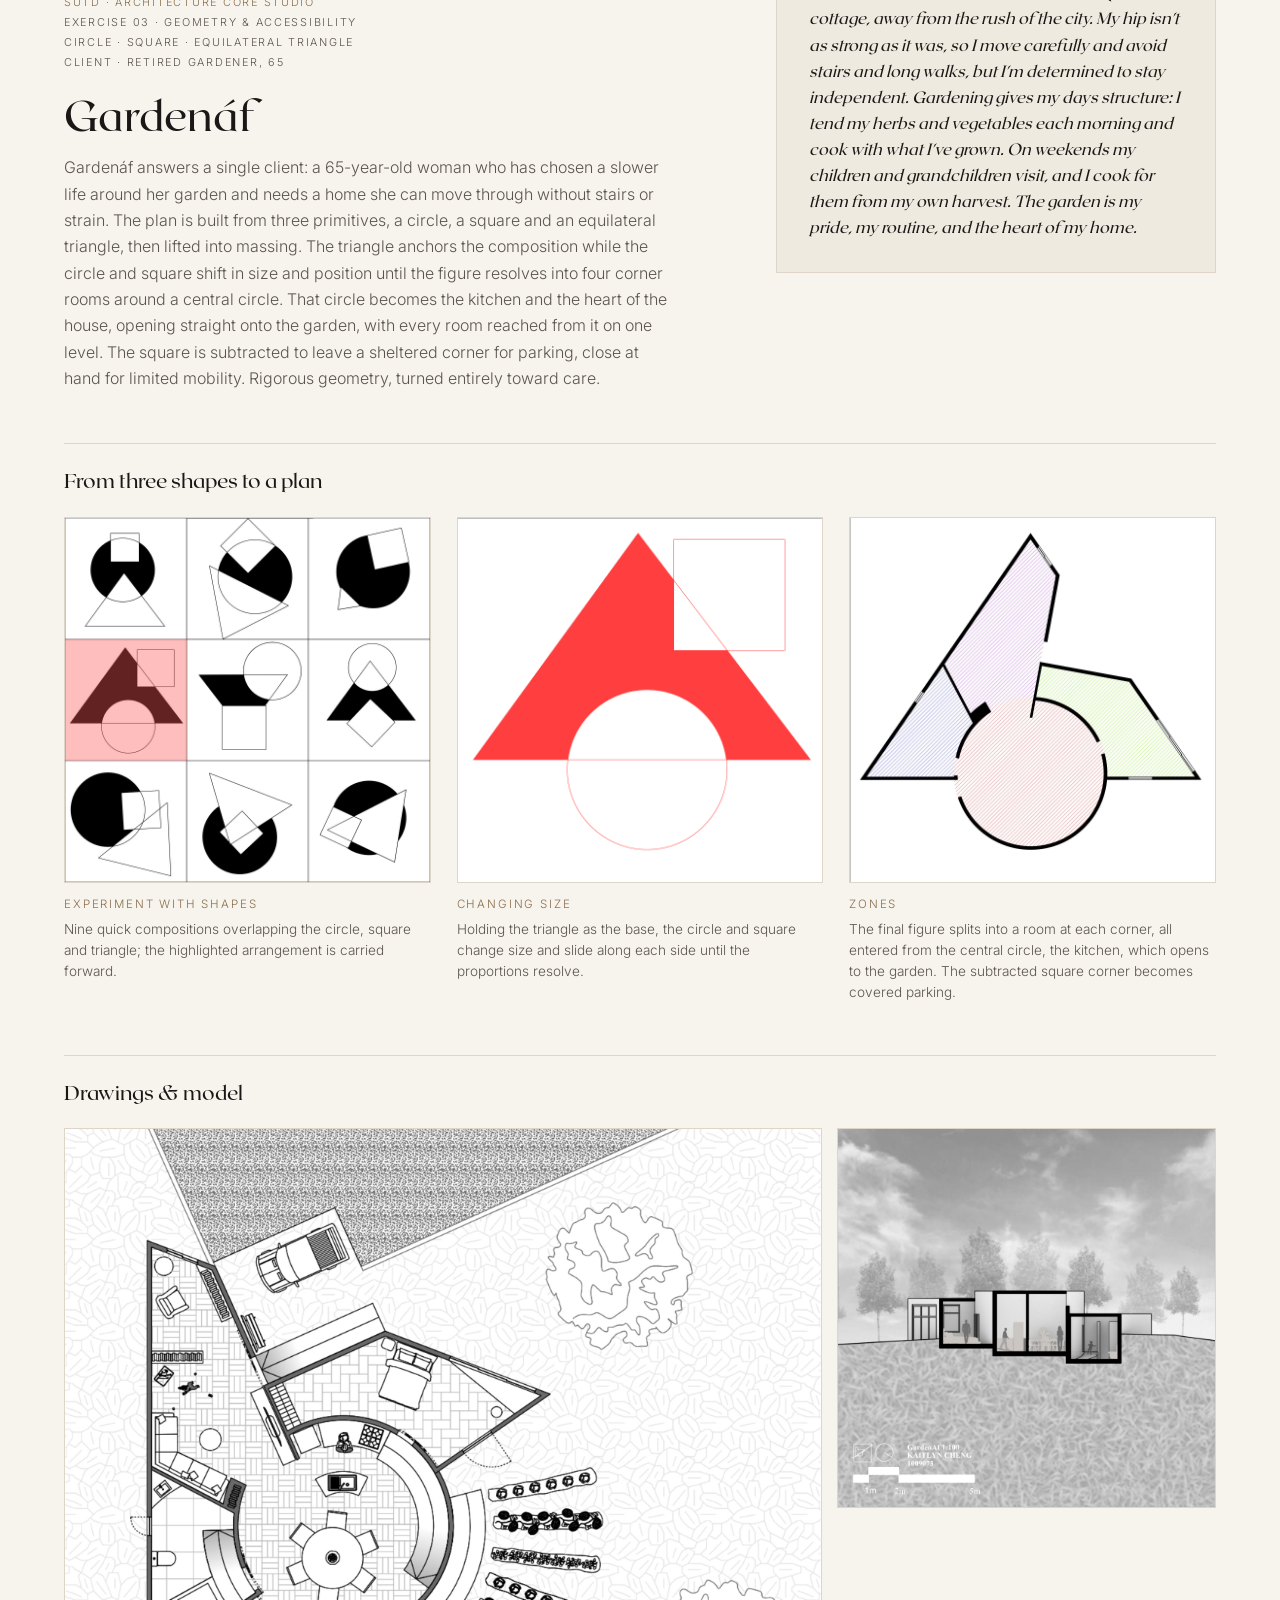
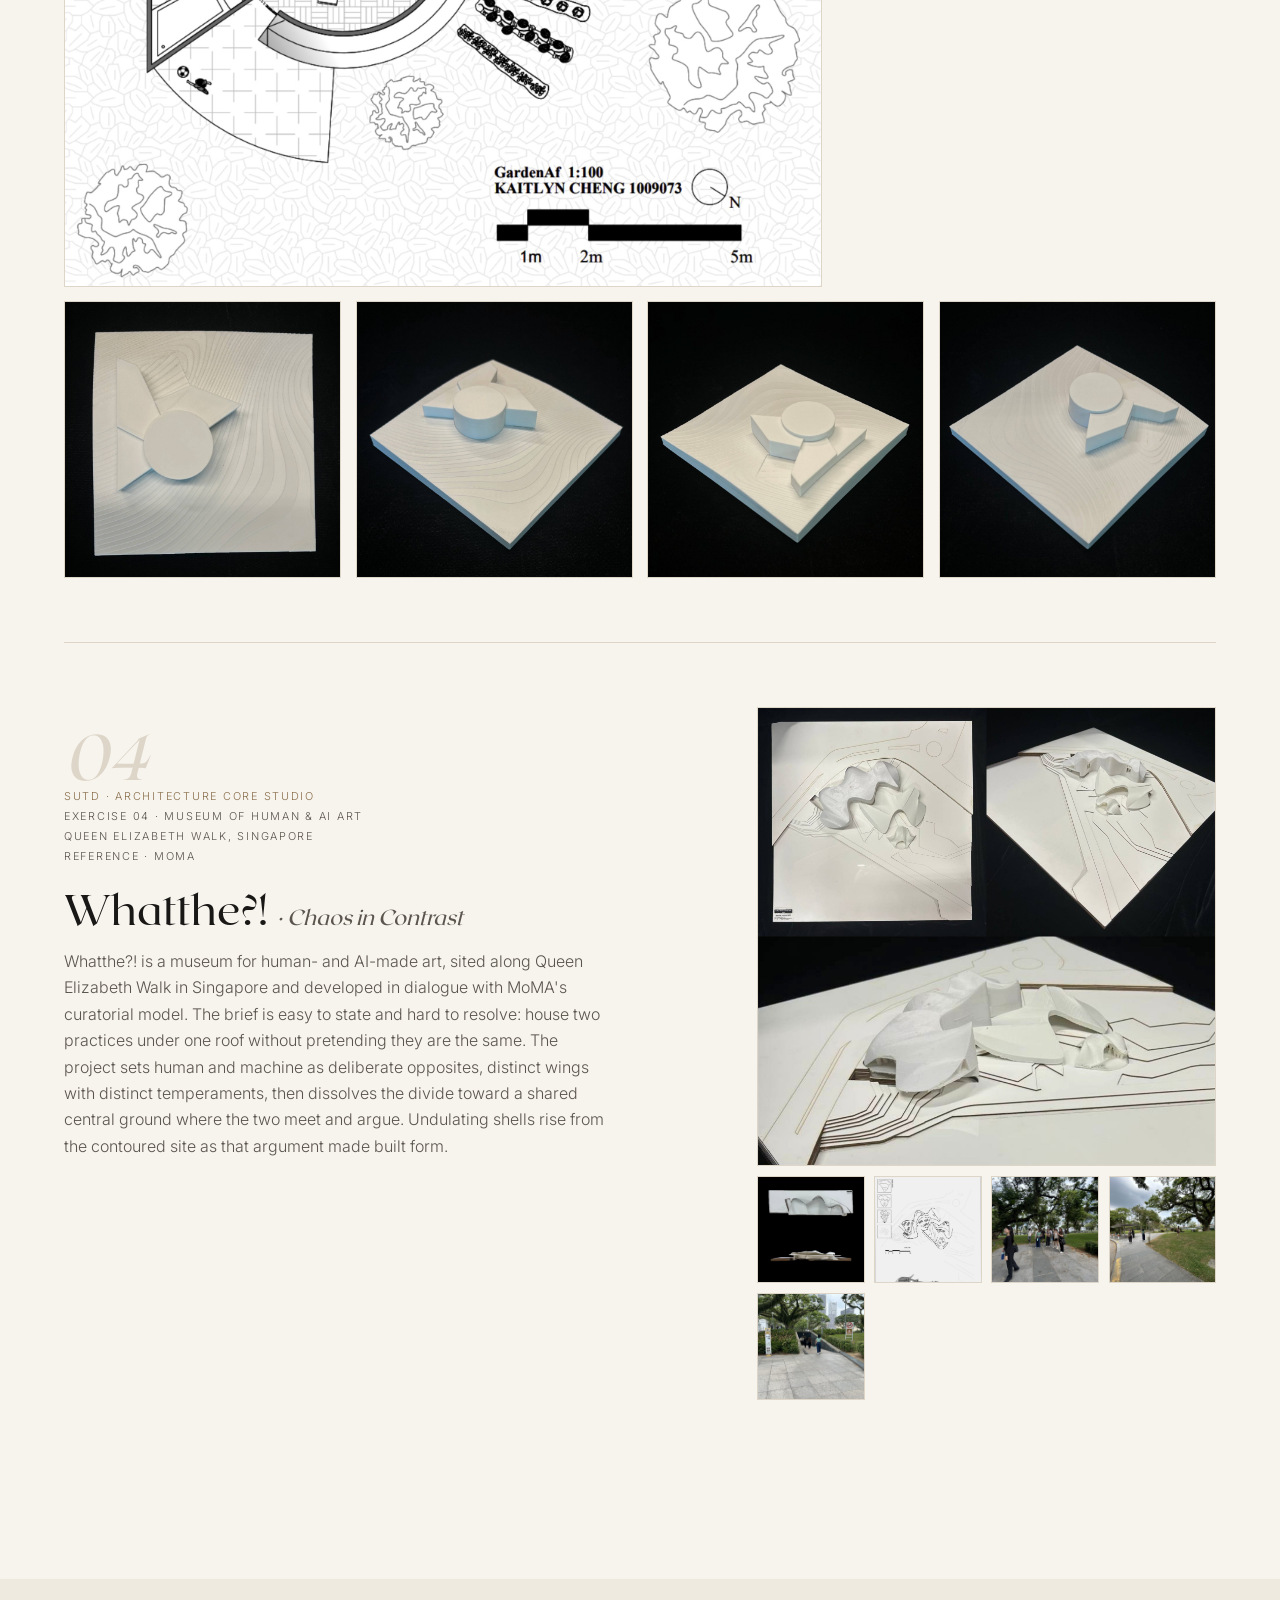
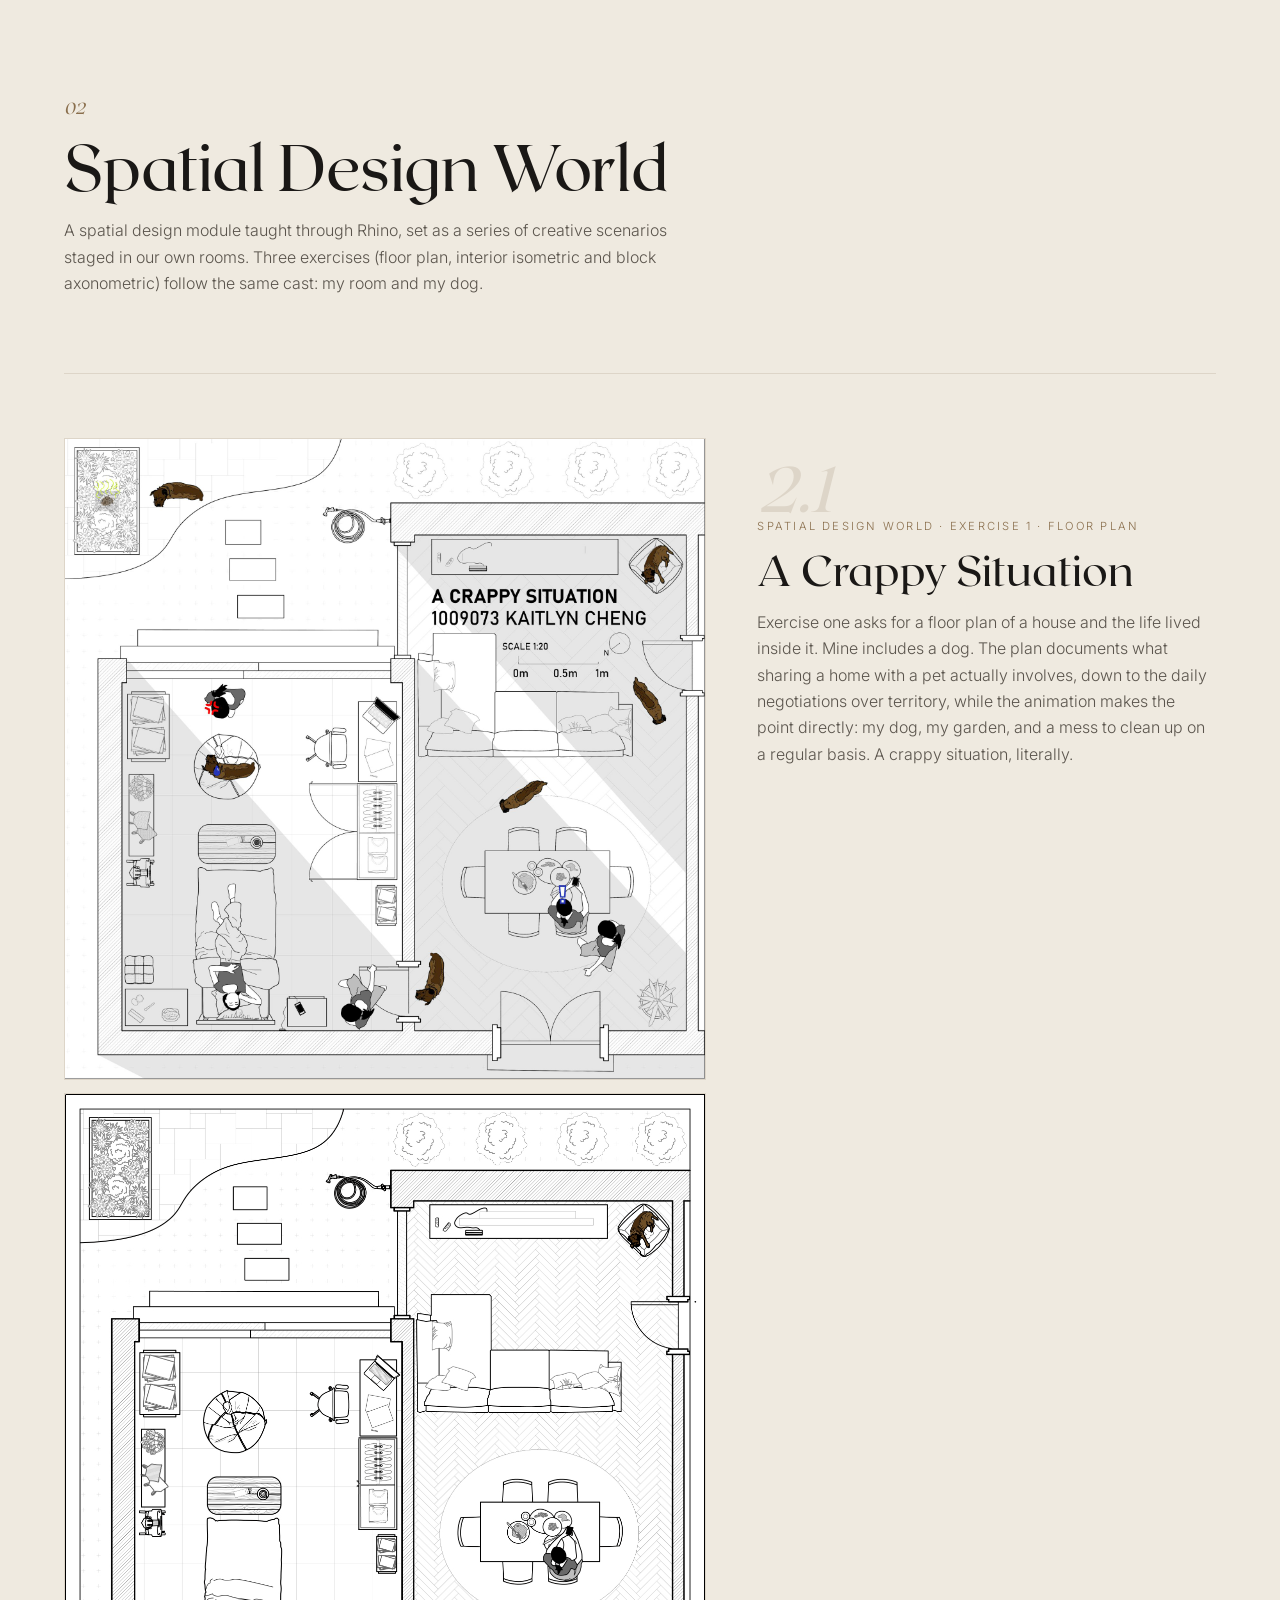
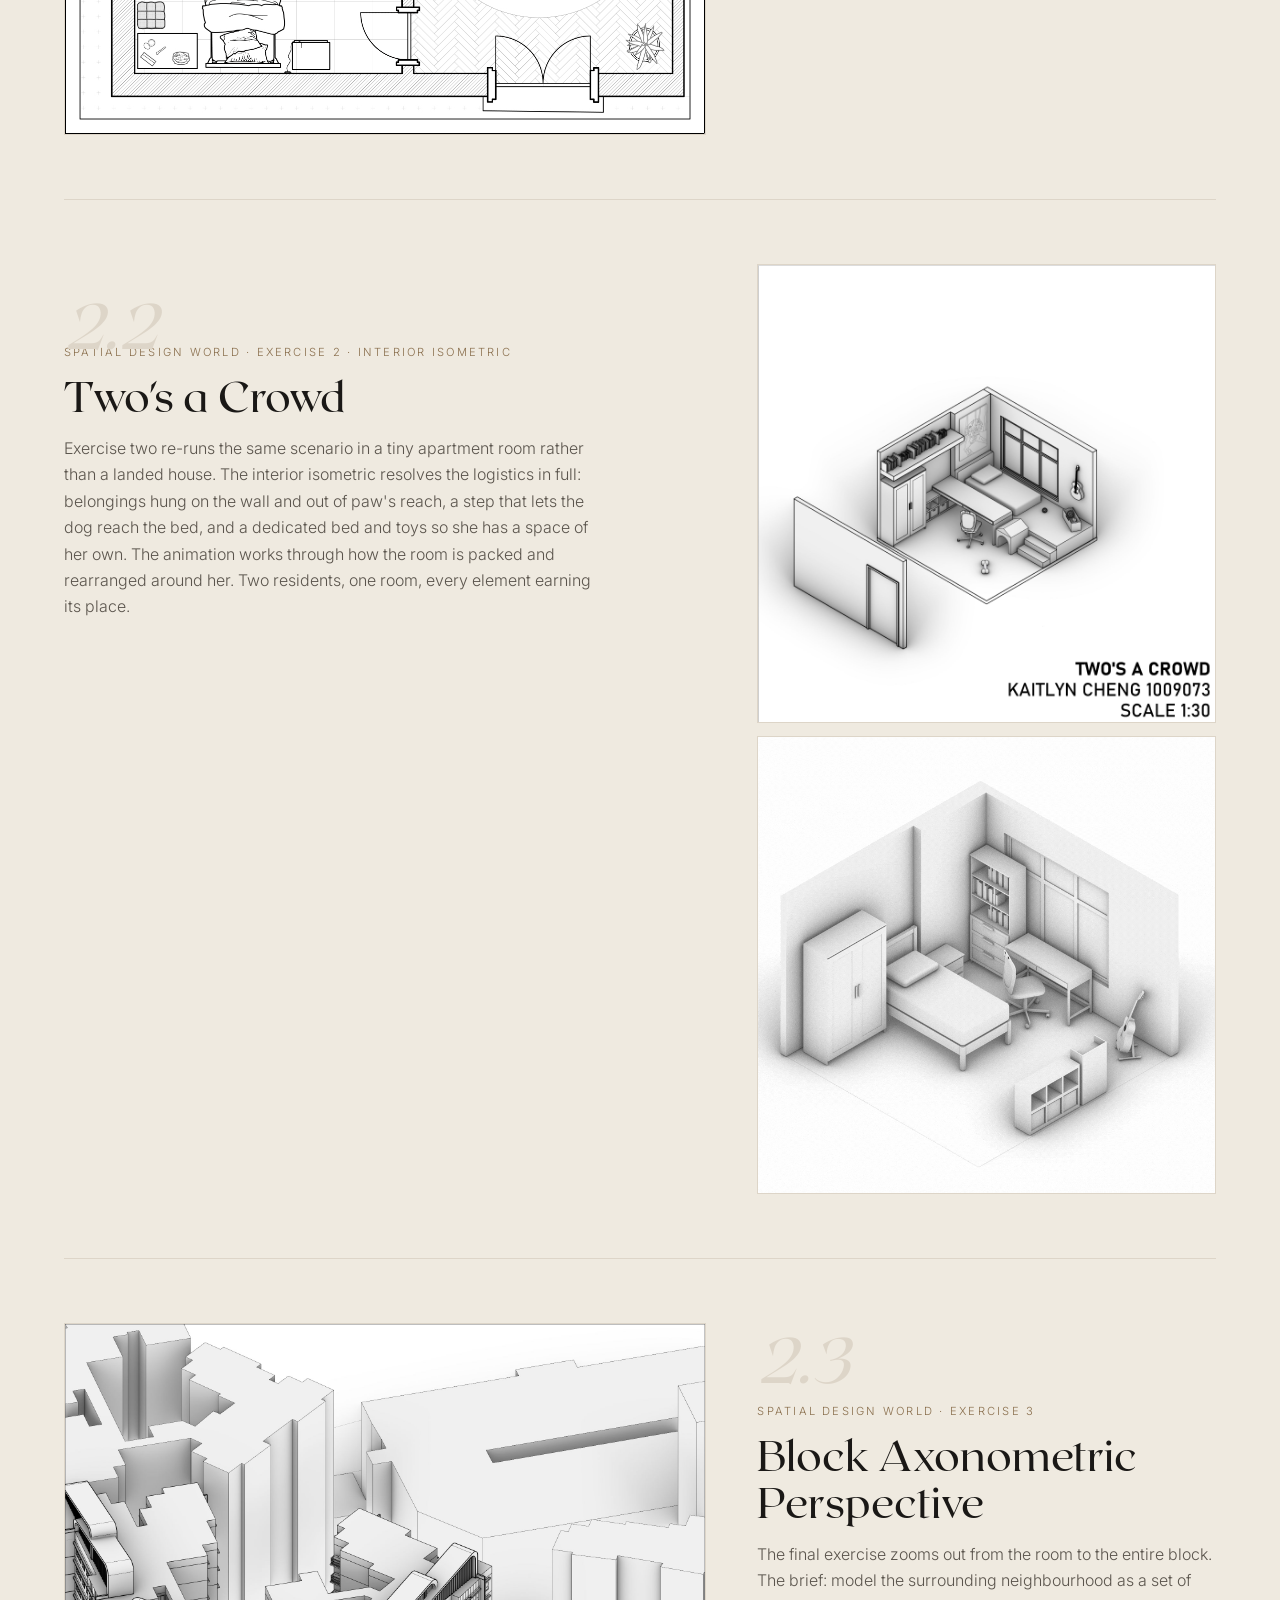
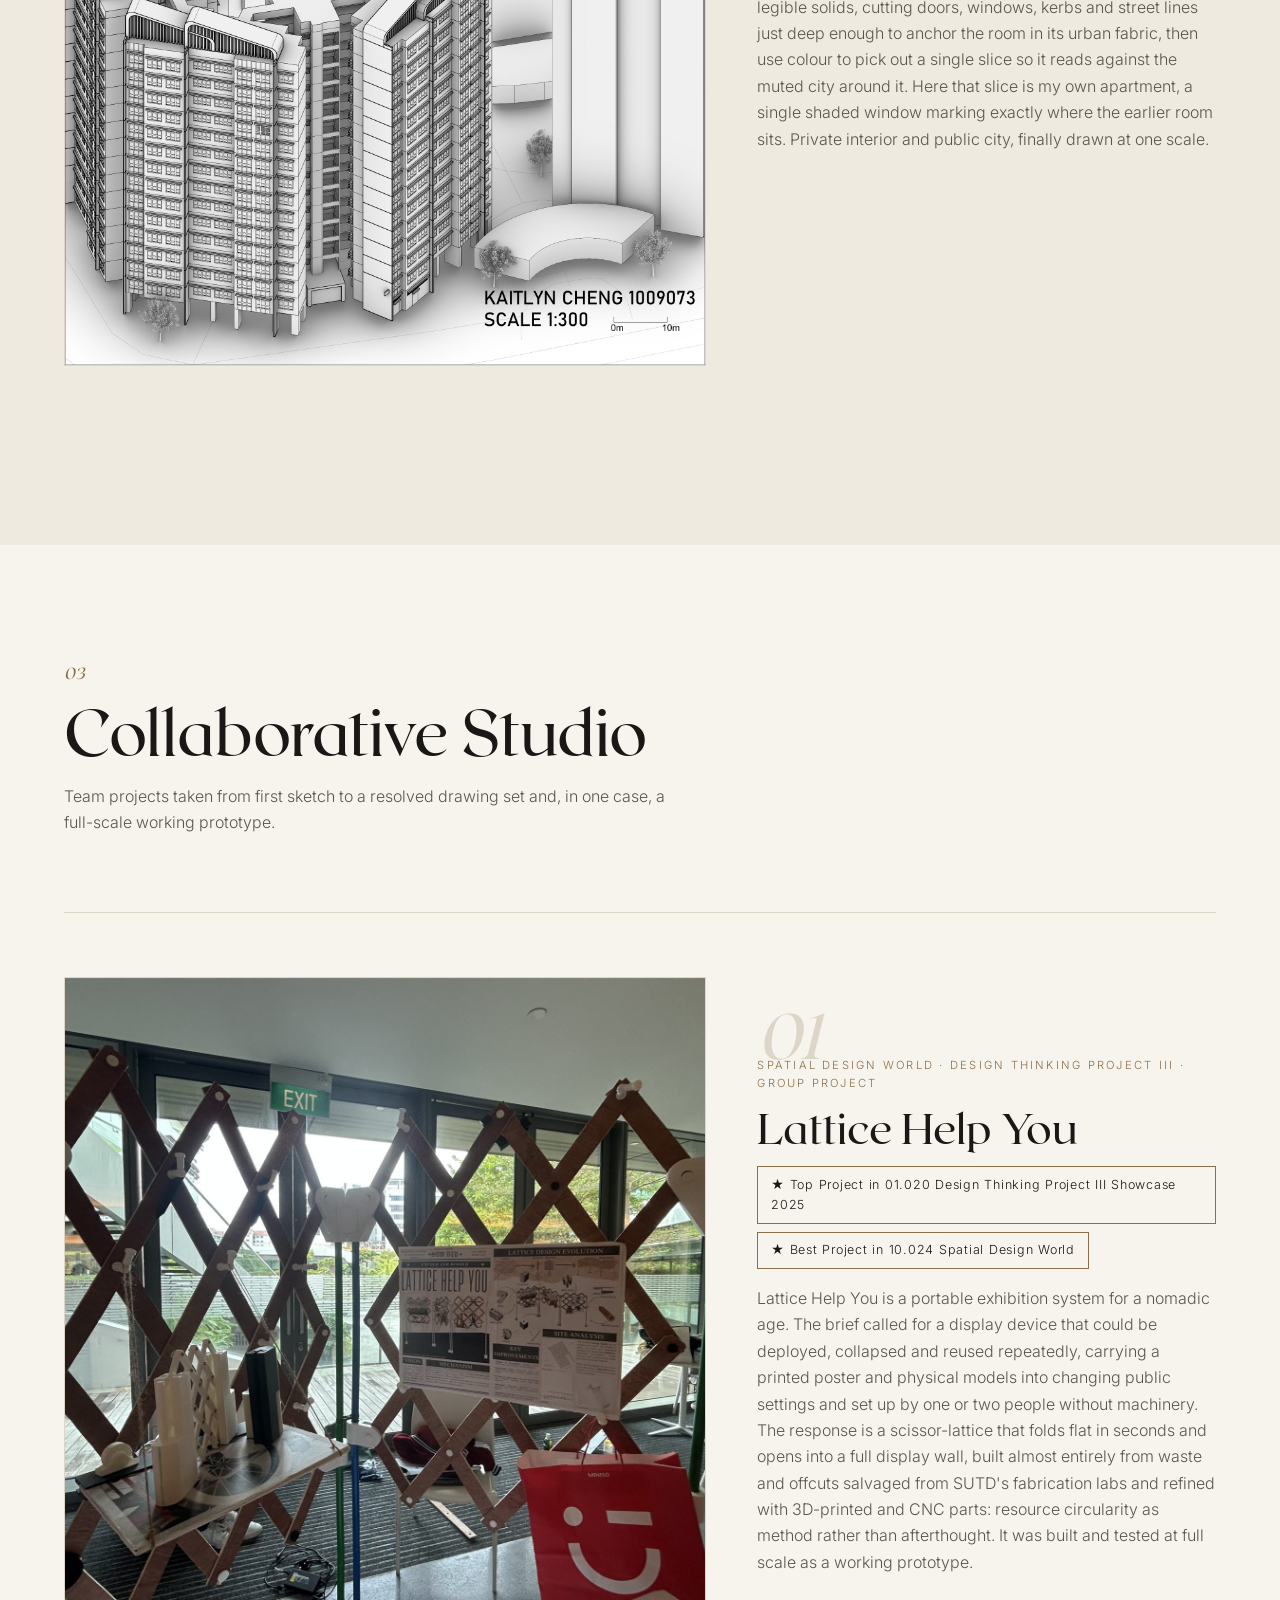
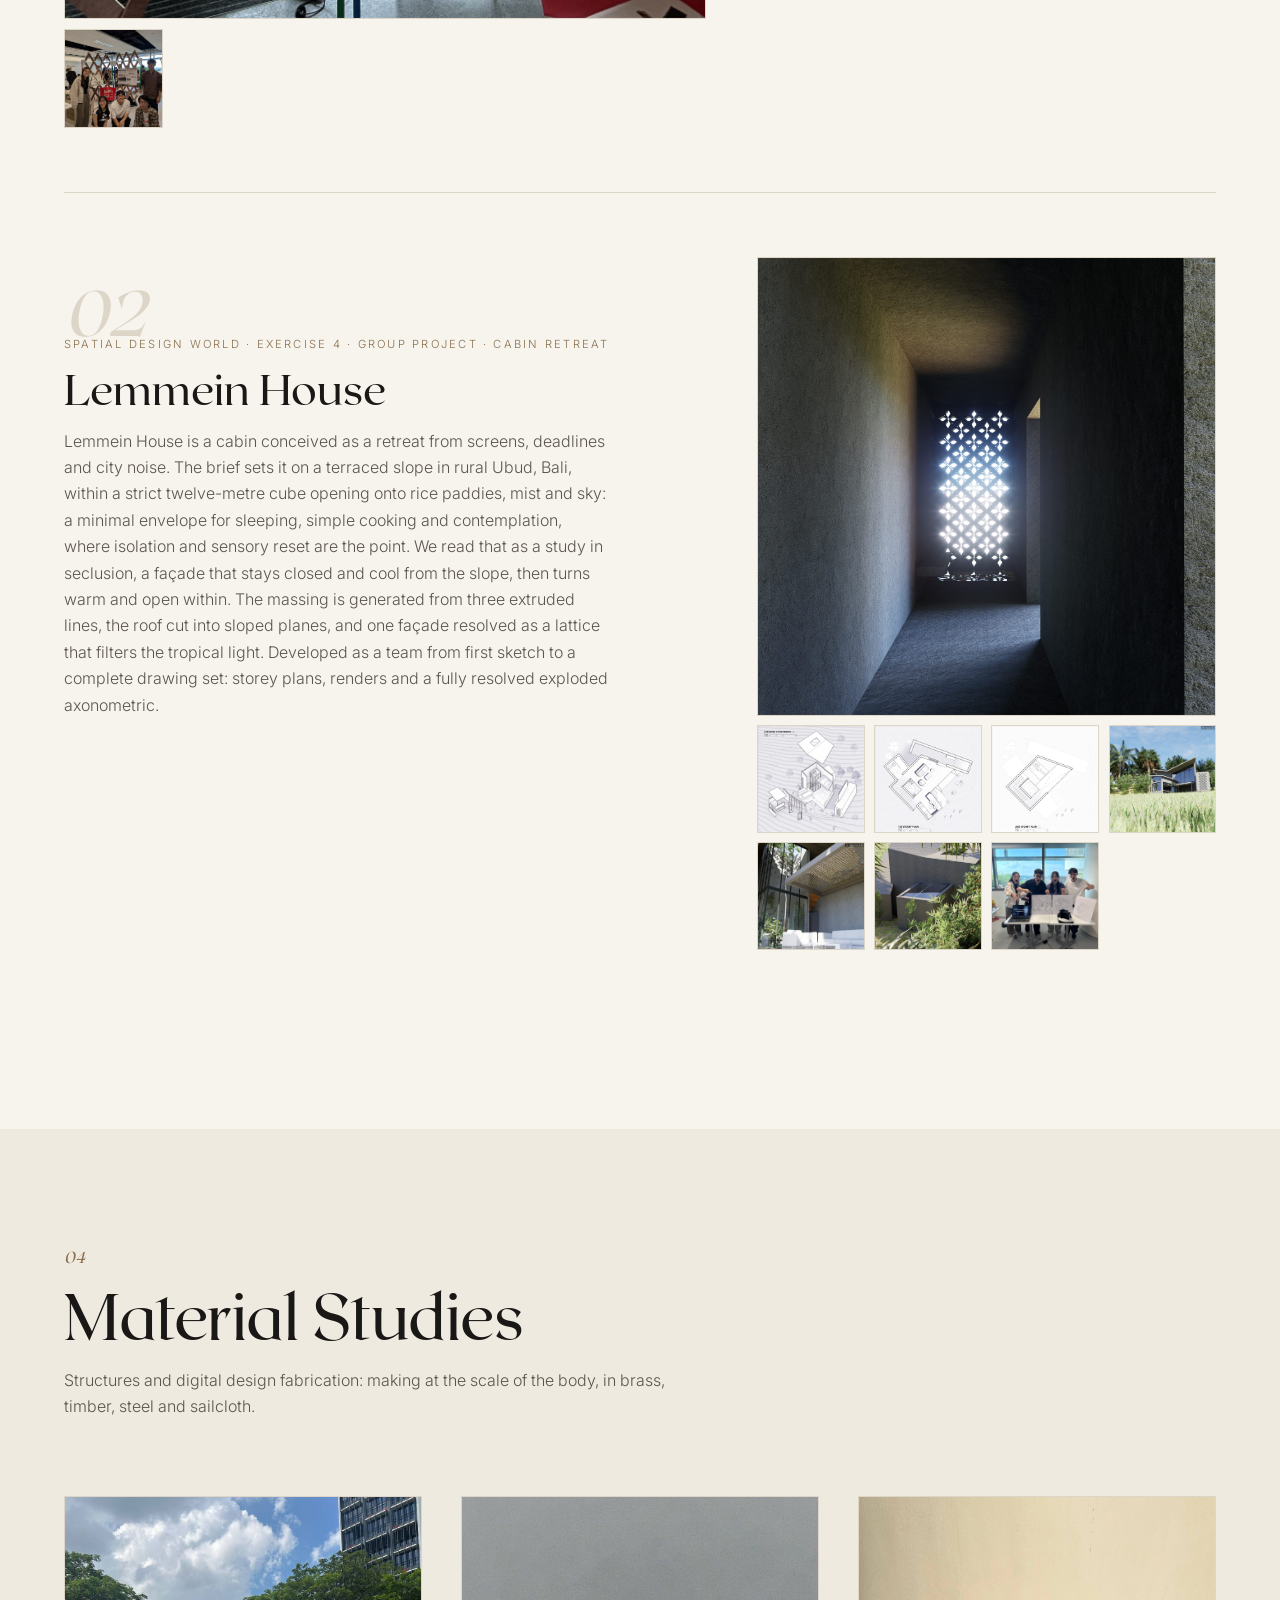
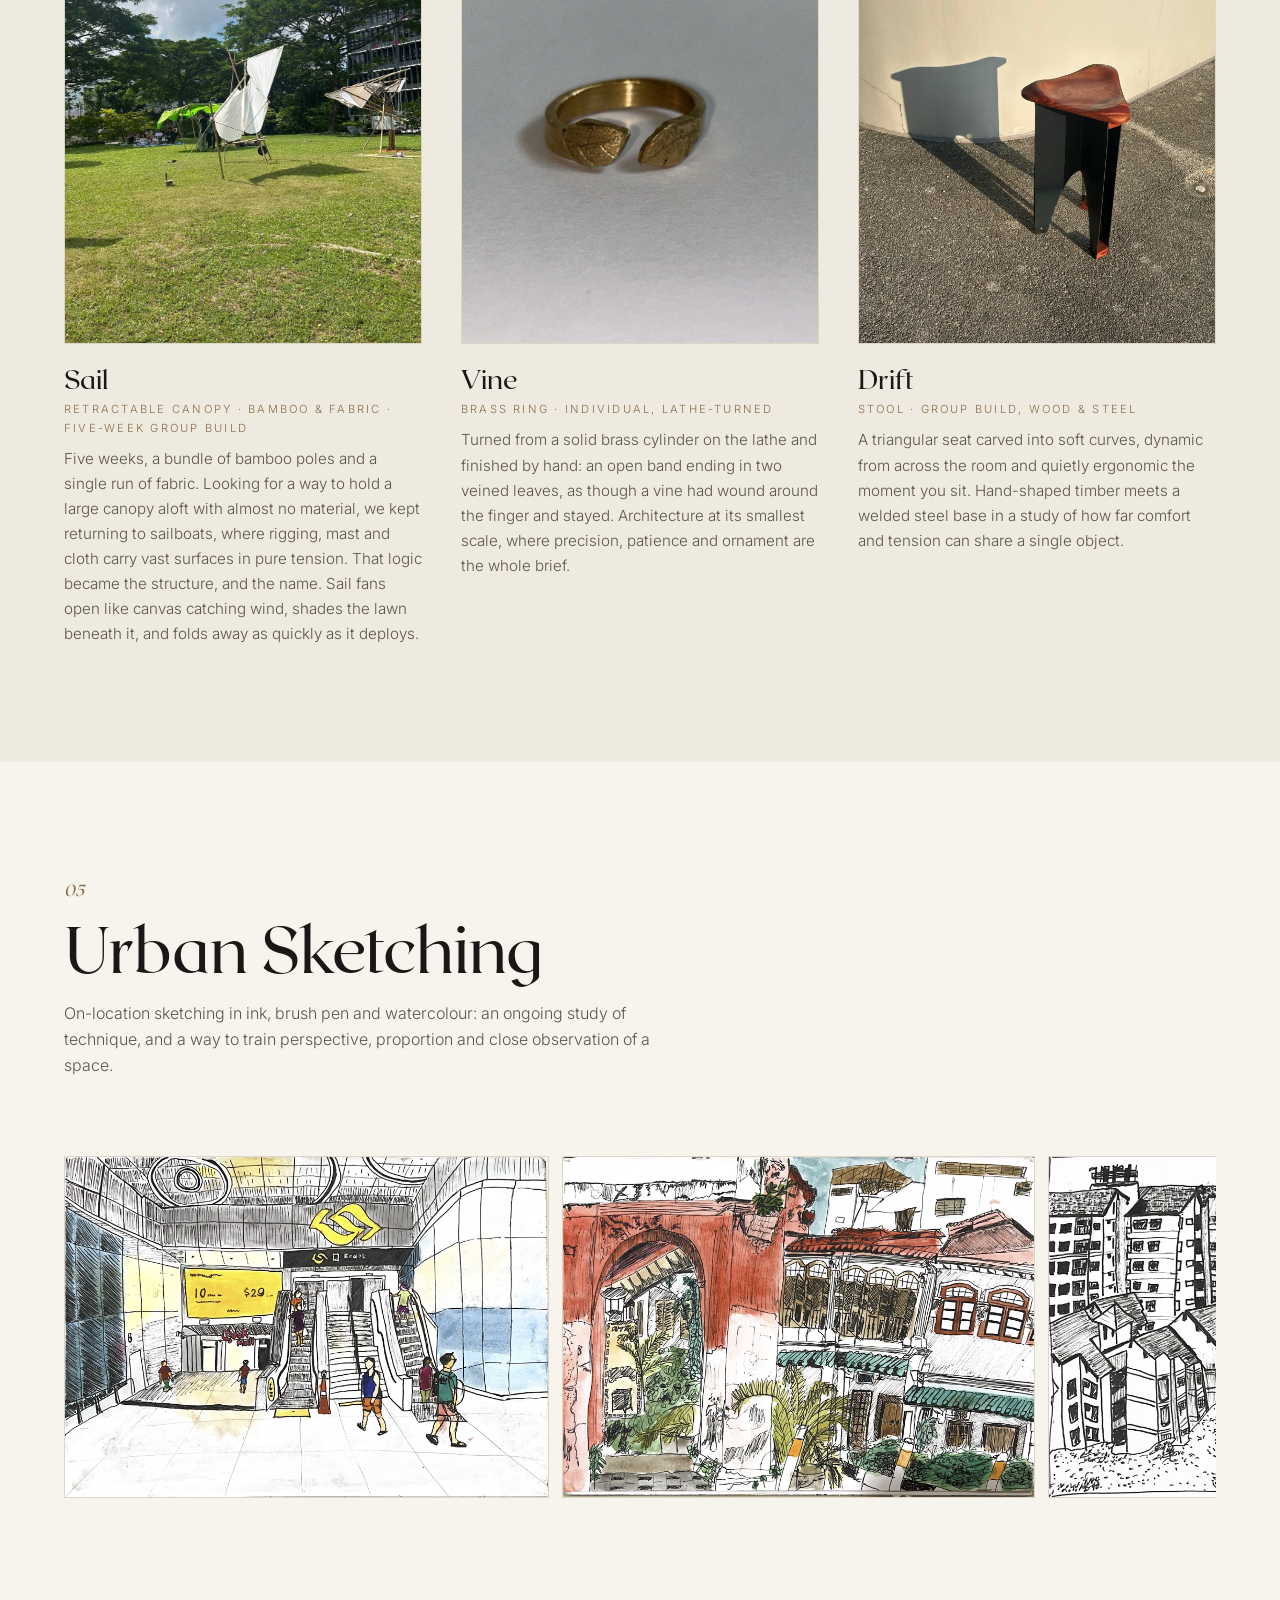
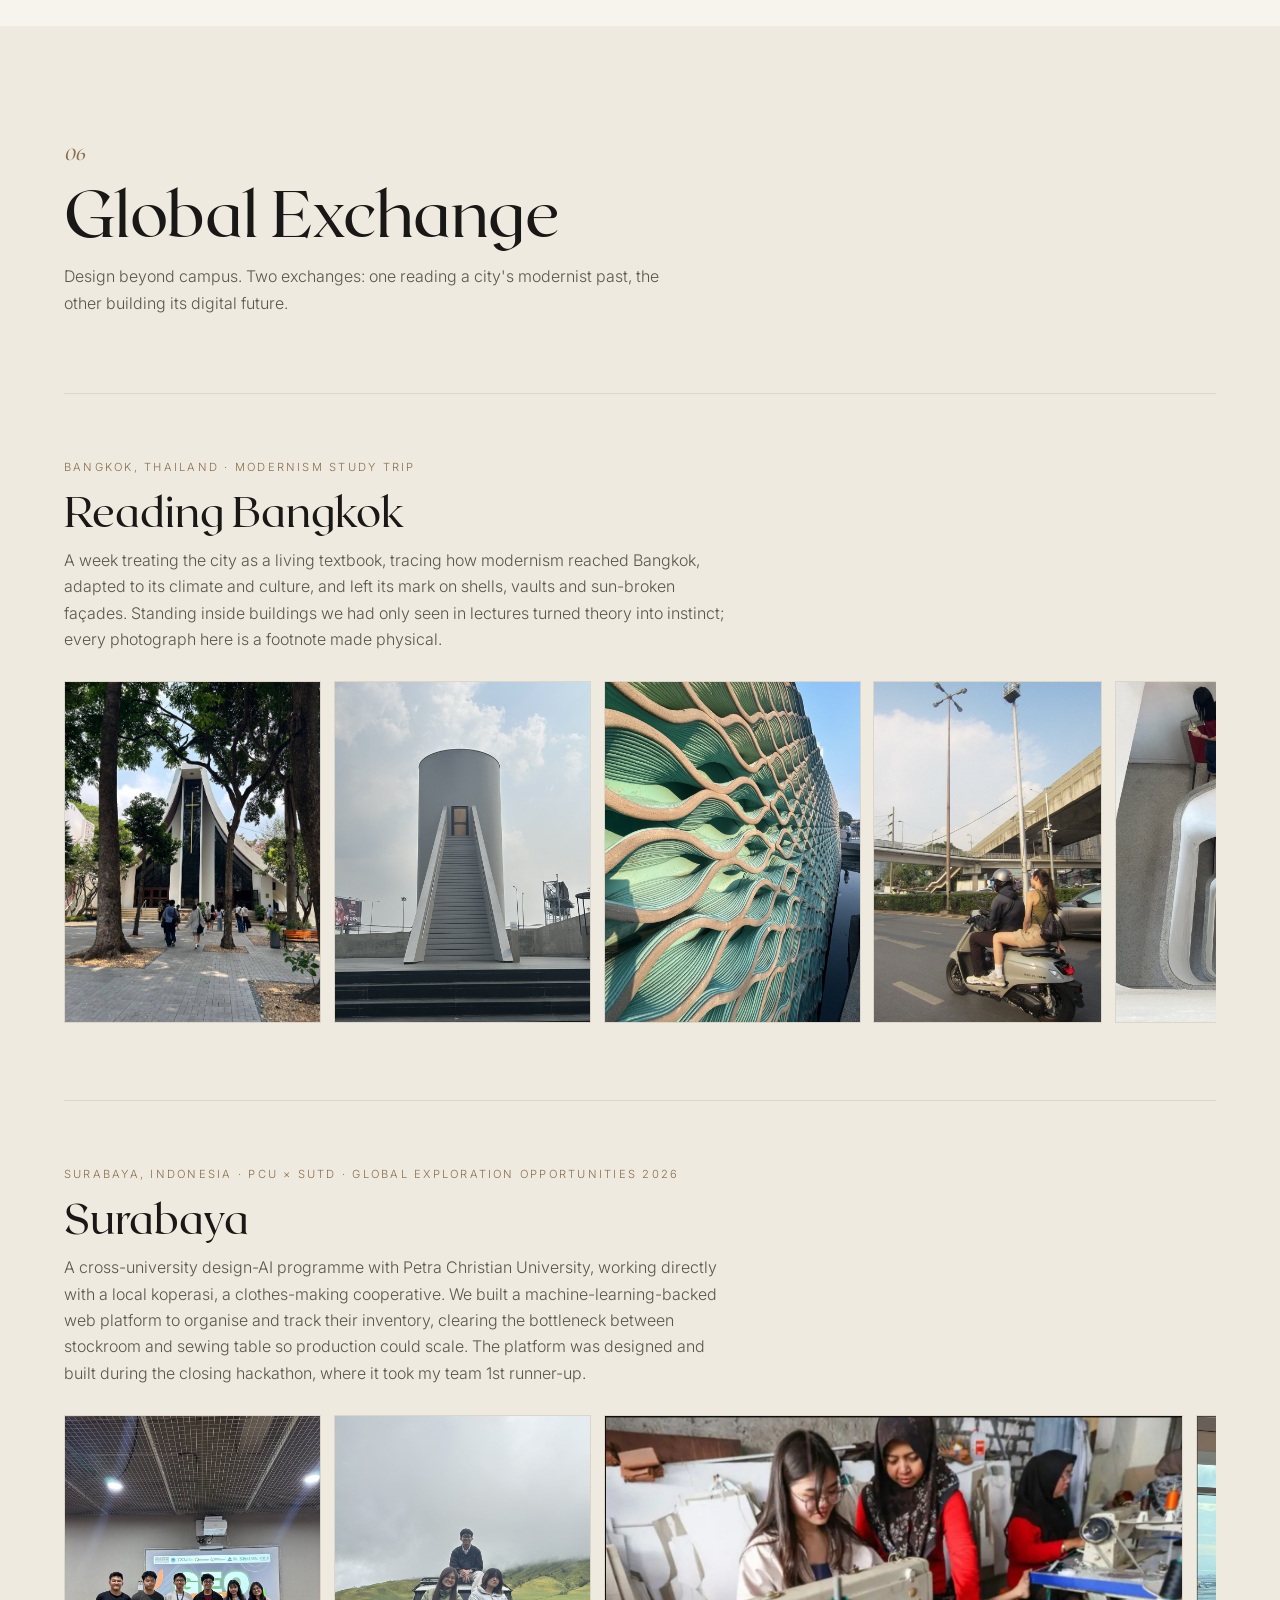
==== commit fa66f1ac: "Rebuild Gardenáf as a varied case-study layout - New process diagrams from ex 3 (Experiment with sha" ====
--- a/index.html
+++ b/index.html
@@ -115,28 +115,51 @@
     </article>
 
     <!-- Gardenáf -->
-    <article class="proj reveal" id="gardenaf">
-      <div class="proj-media">
-        <a class="frame curtain glb" data-gallery="gardenaf" href="assets/img/core3-plan.jpg">
-          <img src="assets/img/core3-plan.jpg" alt="Floor plan drawing of a cottage composed of a circle, square and triangle" width="2000" height="2000" loading="lazy">
-        </a>
-        <div class="thumbs stagger">
-          <a class="glb" data-gallery="gardenaf" href="assets/img/core3-section.jpg"><img src="assets/img/core3-section.jpg" alt="Section drawing of the cottage" width="2000" height="2000" loading="lazy"></a>
-          <a class="glb" data-gallery="gardenaf" href="assets/img/core3-model-1.jpg"><img src="assets/img/core3-model-1.jpg" alt="White massing model of the cottage, view one" width="1800" height="1800" loading="lazy"></a>
-          <a class="glb" data-gallery="gardenaf" href="assets/img/core3-model-2.jpg"><img src="assets/img/core3-model-2.jpg" alt="White massing model of the cottage, view two" width="1800" height="1800" loading="lazy"></a>
-          <a class="glb" data-gallery="gardenaf" href="assets/img/core3-model-3.jpg"><img src="assets/img/core3-model-3.jpg" alt="White massing model of the cottage, view three" width="1800" height="1800" loading="lazy"></a>
-          <a class="glb" data-gallery="gardenaf" href="assets/img/core3-model-4.jpg"><img src="assets/img/core3-model-4.jpg" alt="White massing model of the cottage, view four" width="1800" height="1800" loading="lazy"></a>
-        </div>
-      </div>
-      <div class="proj-text">
-        <span class="proj-no" aria-hidden="true" data-parallax="-0.05">03</span>
-        <div class="proj-credits">
-          <span>SUTD · Architecture Core Studio</span>
-          <span>Exercise 03 · Geometry &amp; accessibility</span>
-          <span>Circle · Square · Equilateral triangle</span>
-        </div>
-        <h3>Gardenáf</h3>
-        <p>Gardenáf builds a cottage from the most reduced vocabulary possible: one circle, one square, one equilateral triangle. The design is set out strictly in plan, then each figure is lifted into massing. Accessibility drives every move, step-free routes, gentle thresholds and clear sightlines for an elderly client, while her love of gardening is written into the architecture: rooms that open onto the soil and planting held at the centre of daily life. Rigorous geometry, turned toward care.</p>
+    <article class="proj-case" id="gardenaf">
+      <header class="case-head reveal">
+        <div class="case-headline">
+          <span class="proj-no" aria-hidden="true" data-parallax="-0.05">03</span>
+          <div class="proj-credits">
+            <span>SUTD · Architecture Core Studio</span>
+            <span>Exercise 03 · Geometry &amp; accessibility</span>
+            <span>Circle · Square · Equilateral triangle</span>
+            <span>Client · Retired gardener, 65</span>
+          </div>
+          <h3>Gardenáf</h3>
+          <p class="case-lede">Gardenáf answers a single client: a 65-year-old woman who has chosen a slower life around her garden and needs a home she can move through without stairs or strain. The plan is built from three primitives, a circle, a square and an equilateral triangle, then lifted into massing. The triangle anchors the composition while the circle and square shift in size and position until the figure resolves into four corner rooms around a central circle. That circle becomes the kitchen and the heart of the house, opening straight onto the garden, with every room reached from it on one level. The square is subtracted to leave a sheltered corner for parking, close at hand for limited mobility. Rigorous geometry, turned entirely toward care.</p>
+        </div>
+        <aside class="client-card">
+          <p class="client-label">The client</p>
+          <p>I'm 65, and I've chosen to live alone in a quiet cottage, away from the rush of the city. My hip isn't as strong as it was, so I move carefully and avoid stairs and long walks, but I'm determined to stay independent. Gardening gives my days structure: I tend my herbs and vegetables each morning and cook with what I've grown. On weekends my children and grandchildren visit, and I cook for them from my own harvest. The garden is my pride, my routine, and the heart of my home.</p>
+        </aside>
+      </header>
+
+      <h4 class="case-kicker reveal">From three shapes to a plan</h4>
+      <div class="case-process stagger">
+        <figure class="case-fig">
+          <a class="frame glb" data-gallery="gardenaf" href="assets/img/core3-experiment.jpg"><img src="assets/img/core3-experiment.jpg" alt="Grid of nine compositions overlapping a circle, square and triangle" width="1500" height="1500" loading="lazy"></a>
+          <figcaption><span class="fig-label">Experiment with shapes</span><span class="fig-cap">Nine quick compositions overlapping the circle, square and triangle; the highlighted arrangement is carried forward.</span></figcaption>
+        </figure>
+        <figure class="case-fig">
+          <div class="frame frame-gif"><img src="assets/img/core3-changing.gif" alt="Animation varying the size and position of the circle and square on a fixed triangle" width="1476" height="1476" loading="lazy"></div>
+          <figcaption><span class="fig-label">Changing size</span><span class="fig-cap">Holding the triangle as the base, the circle and square change size and slide along each side until the proportions resolve.</span></figcaption>
+        </figure>
+        <figure class="case-fig">
+          <a class="frame glb" data-gallery="gardenaf" href="assets/img/core3-zones.jpg"><img src="assets/img/core3-zones.jpg" alt="Zoning diagram dividing the final shape into coloured rooms around a central circle" width="1500" height="1500" loading="lazy"></a>
+          <figcaption><span class="fig-label">Zones</span><span class="fig-cap">The final figure splits into a room at each corner, all entered from the central circle, the kitchen, which opens to the garden. The subtracted square corner becomes covered parking.</span></figcaption>
+        </figure>
+      </div>
+
+      <h4 class="case-kicker reveal">Drawings &amp; model</h4>
+      <div class="case-drawings stagger">
+        <a class="frame glb" data-gallery="gardenaf" href="assets/img/core3-plan.jpg"><img src="assets/img/core3-plan.jpg" alt="Floor plan of the cottage built from a circle, square and triangle" width="2000" height="2000" loading="lazy"></a>
+        <a class="frame glb" data-gallery="gardenaf" href="assets/img/core3-section.jpg"><img src="assets/img/core3-section.jpg" alt="Section drawing of the cottage" width="2000" height="2000" loading="lazy"></a>
+      </div>
+      <div class="case-models stagger">
+        <a class="frame glb" data-gallery="gardenaf" href="assets/img/core3-model-1.jpg"><img src="assets/img/core3-model-1.jpg" alt="White massing model of the cottage, view one" width="1800" height="1800" loading="lazy"></a>
+        <a class="glb frame" data-gallery="gardenaf" href="assets/img/core3-model-2.jpg"><img src="assets/img/core3-model-2.jpg" alt="White massing model of the cottage, view two" width="1800" height="1800" loading="lazy"></a>
+        <a class="frame glb" data-gallery="gardenaf" href="assets/img/core3-model-3.jpg"><img src="assets/img/core3-model-3.jpg" alt="White massing model of the cottage, view three" width="1800" height="1800" loading="lazy"></a>
+        <a class="frame glb" data-gallery="gardenaf" href="assets/img/core3-model-4.jpg"><img src="assets/img/core3-model-4.jpg" alt="White massing model of the cottage, view four" width="1800" height="1800" loading="lazy"></a>
       </div>
     </article>
 
--- a/css/style.css
+++ b/css/style.css
@@ -253,6 +253,55 @@
   text-transform: uppercase; color: var(--bronze);
 }
 .pdf-list a:hover, .pdf-list a:focus-visible { padding-left: .7rem; color: var(--bronze); }
+
+/* ---------- expanded case study (Gardenáf) ---------- */
+.proj-case {
+  padding: clamp(2.6rem, 5vw, 4.5rem) 0;
+  border-top: 1px solid var(--line);
+}
+.case-head {
+  display: grid; grid-template-columns: 1.5fr 1fr;
+  gap: clamp(1.8rem, 4vw, 4rem); align-items: start;
+}
+.case-headline h3 { font-size: clamp(1.9rem, 3.6vw, 2.7rem); margin-bottom: 1rem; }
+.case-lede { color: var(--ink-soft); max-width: 38rem; }
+.client-card {
+  border: 1px solid var(--line); background: var(--ivory-deep);
+  padding: clamp(1.4rem, 2.5vw, 2rem);
+}
+.client-label {
+  font-size: .7rem; letter-spacing: .2em; text-transform: uppercase;
+  color: var(--bronze); margin-bottom: .9rem;
+}
+.client-card p:not(.client-label) {
+  font-family: var(--serif); font-style: italic;
+  font-size: 1.02rem; line-height: 1.6; color: var(--ink);
+}
+.case-kicker {
+  font-family: var(--serif); font-weight: 400; font-size: 1.3rem;
+  margin: clamp(2.2rem, 4vw, 3.2rem) 0 1.2rem;
+  padding-top: 1.2rem; border-top: 1px solid var(--line);
+}
+.case-process { display: grid; grid-template-columns: repeat(3, 1fr); gap: clamp(1rem, 2vw, 1.6rem); }
+.case-fig { display: flex; flex-direction: column; margin: 0; }
+.case-fig figcaption { margin-top: .7rem; }
+.fig-label {
+  display: block; font-size: .72rem; letter-spacing: .16em; text-transform: uppercase;
+  color: var(--bronze); margin-bottom: .35rem;
+}
+.fig-cap { display: block; font-size: .85rem; color: var(--ink-soft); line-height: 1.55; }
+.case-drawings { display: grid; grid-template-columns: 2fr 1fr; gap: .9rem; align-items: start; margin-bottom: .9rem; }
+.case-models { display: grid; grid-template-columns: repeat(4, 1fr); gap: .9rem; }
+
+@media (max-width: 980px) {
+  .case-head { grid-template-columns: 1fr; }
+  .case-process { grid-template-columns: 1fr 1fr; }
+}
+@media (max-width: 640px) {
+  .case-process { grid-template-columns: 1fr; }
+  .case-drawings { grid-template-columns: 1fr; }
+  .case-models { grid-template-columns: 1fr 1fr; }
+}
 
 /* ---------- craft ---------- */
 .craft-grid {
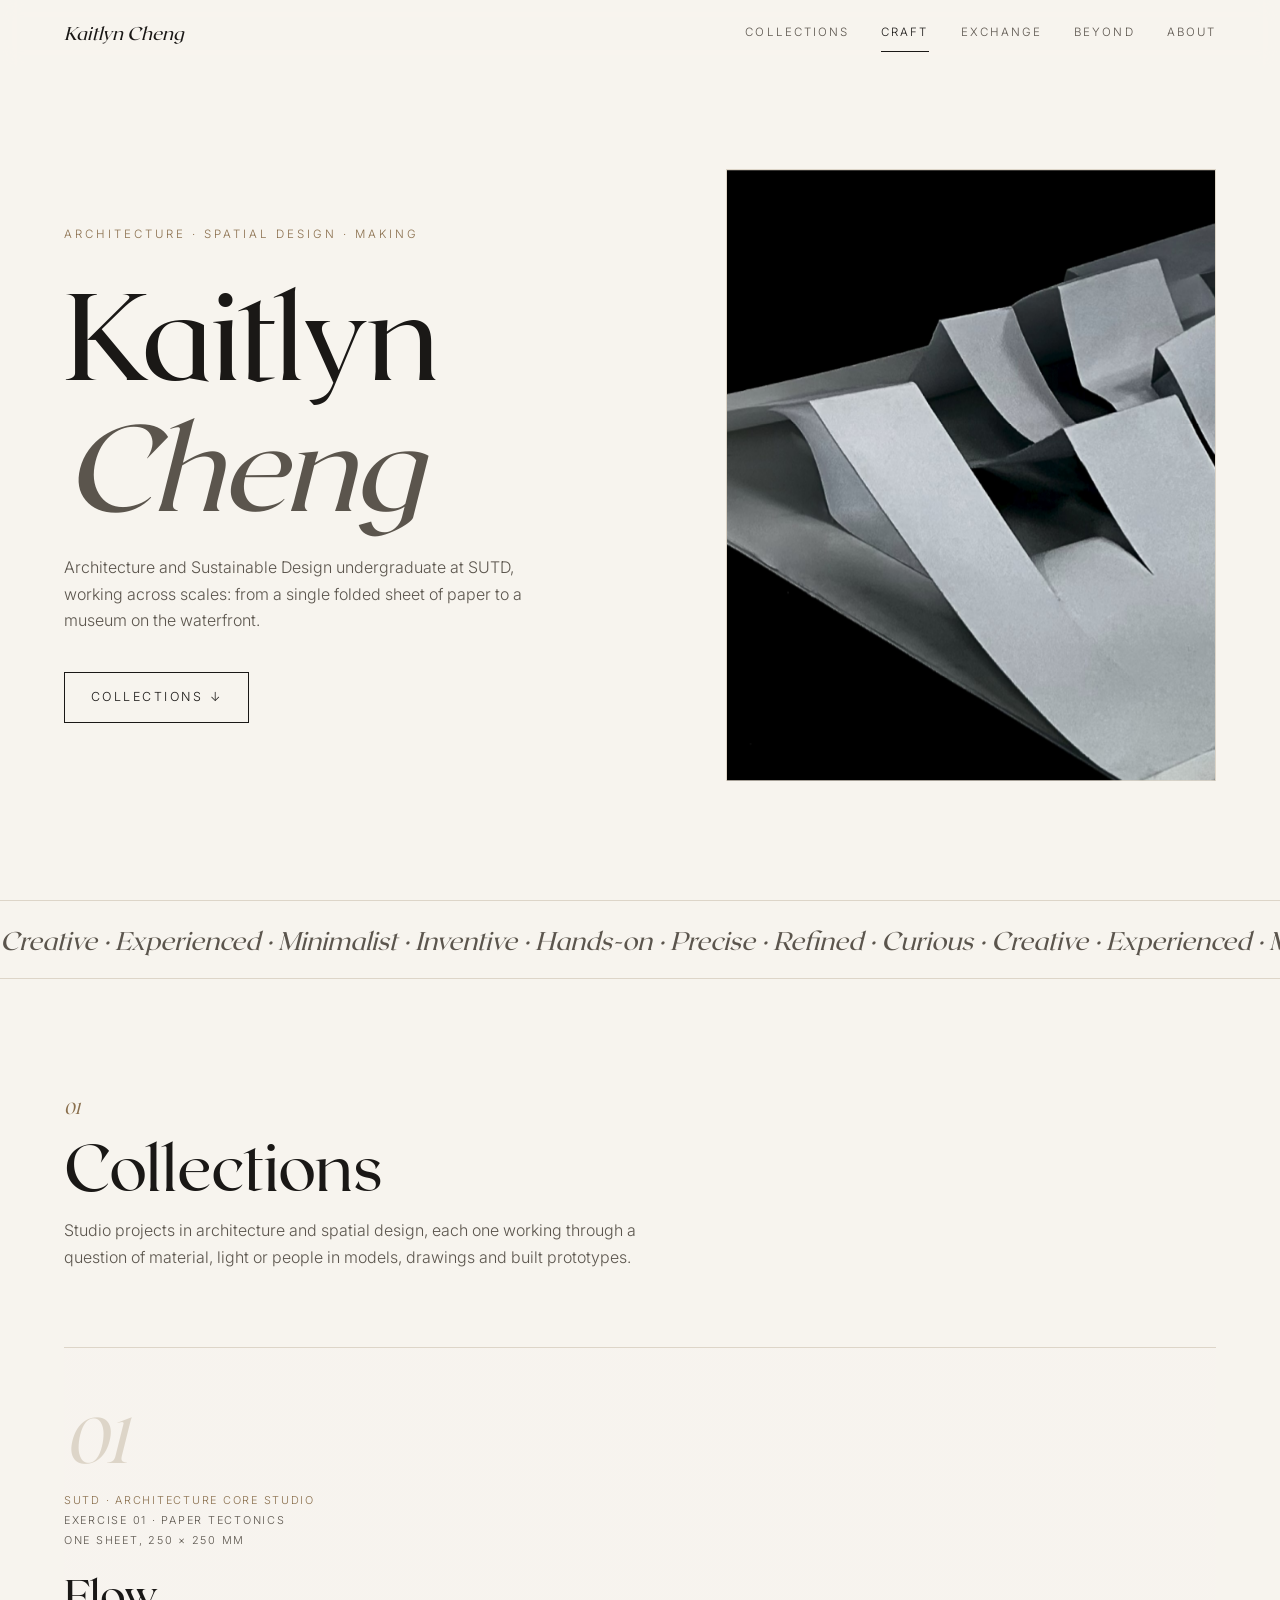
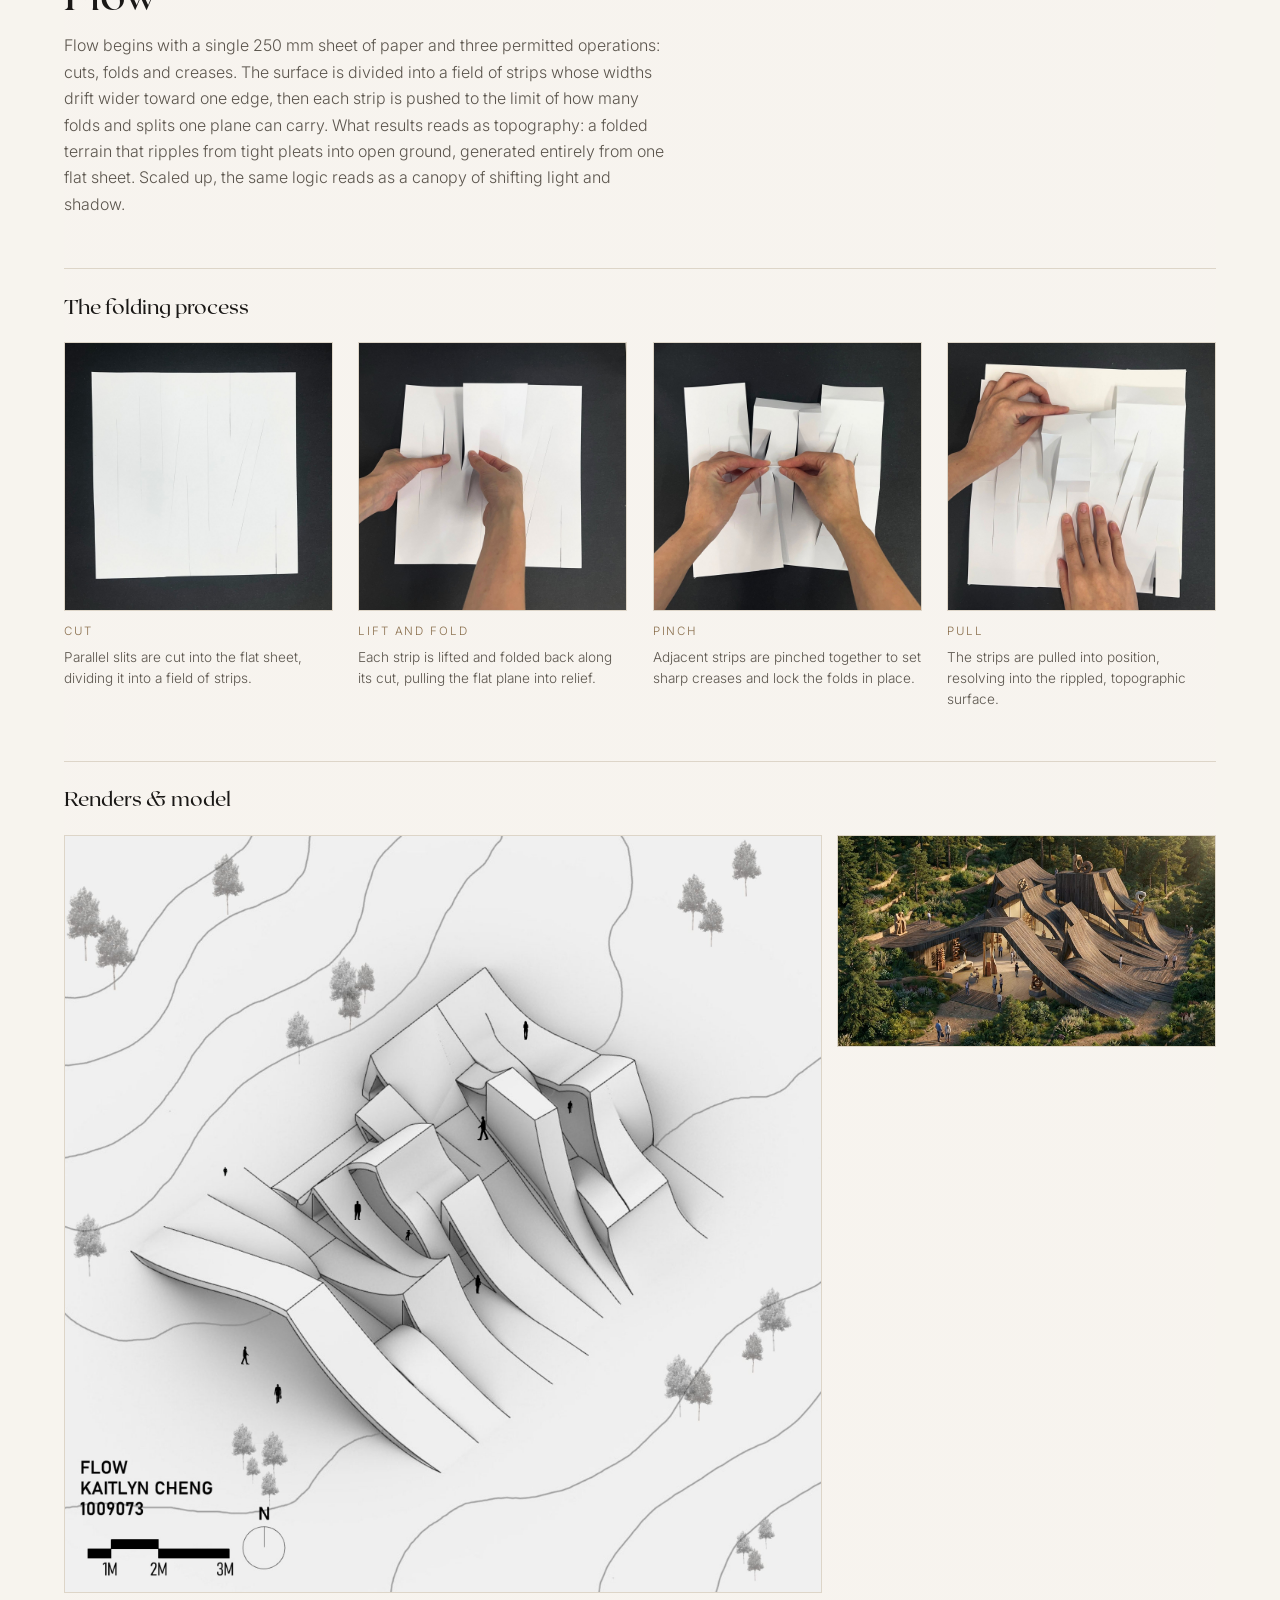
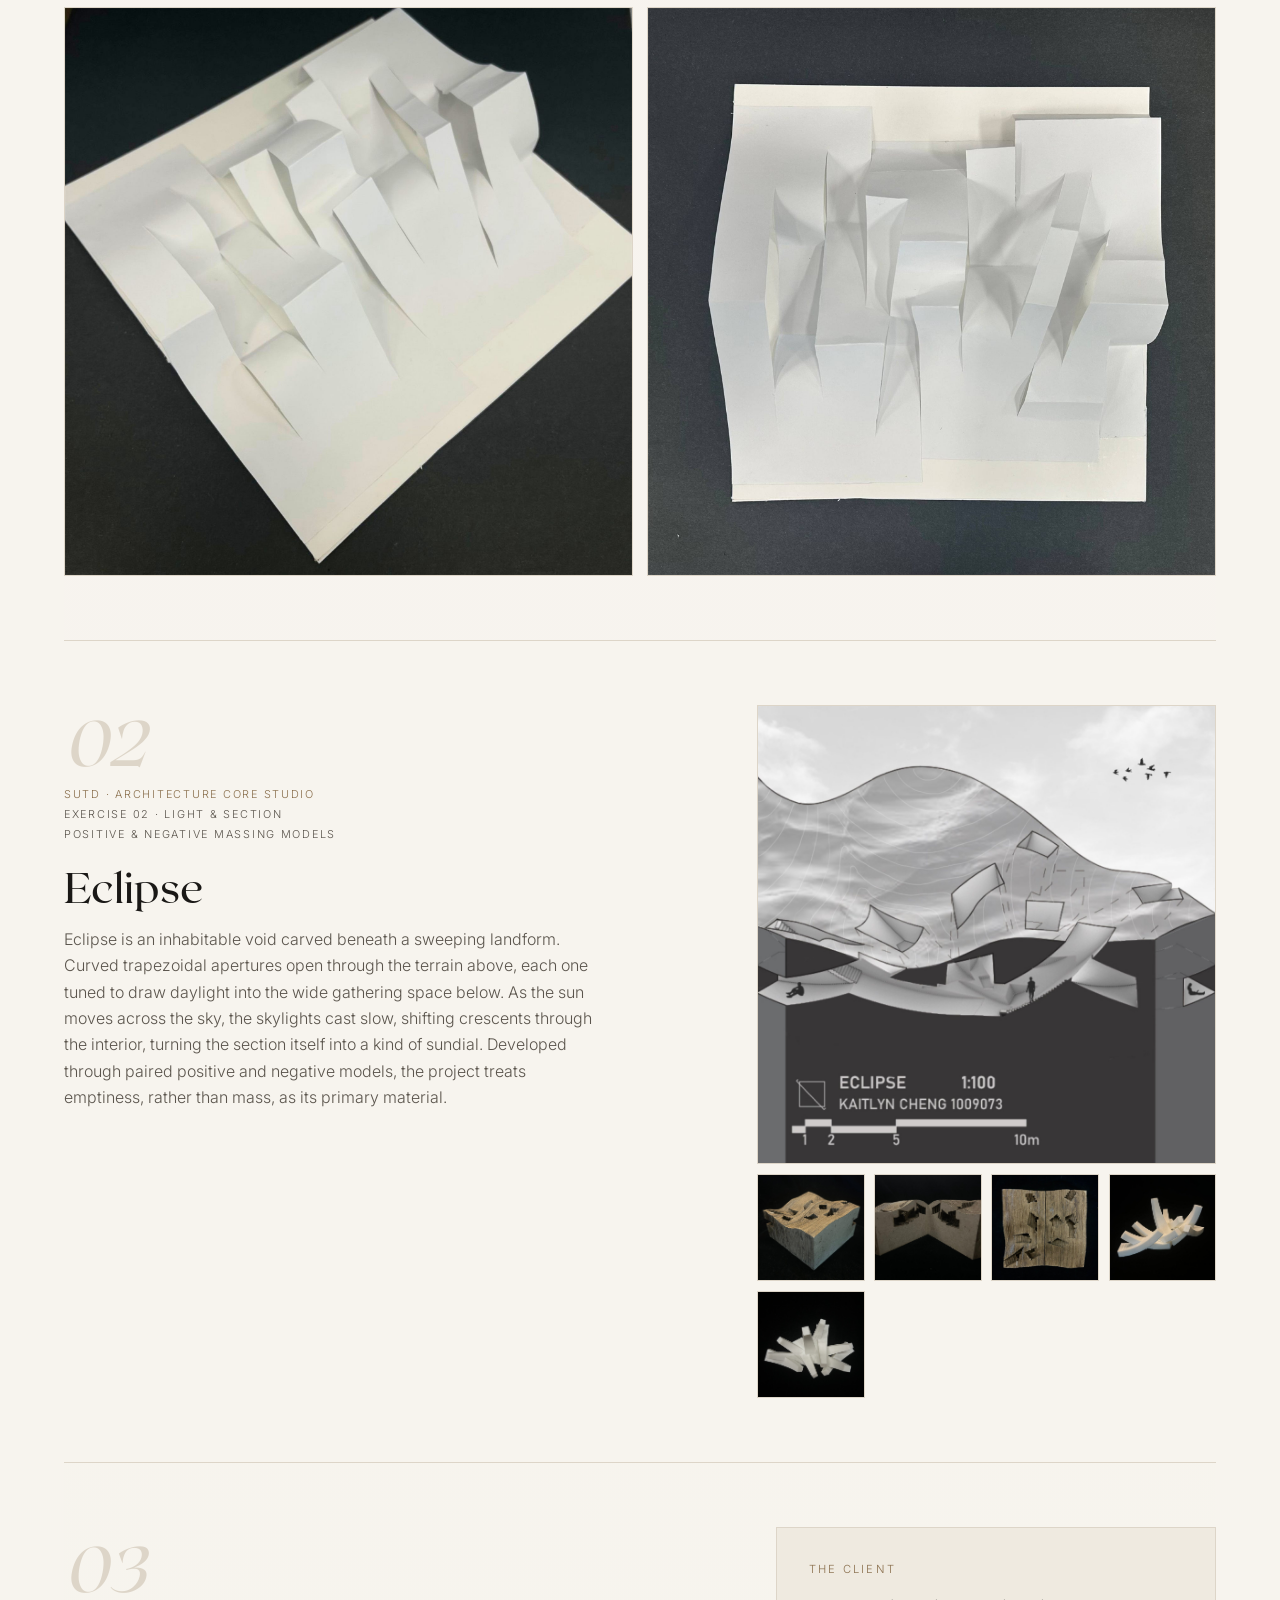
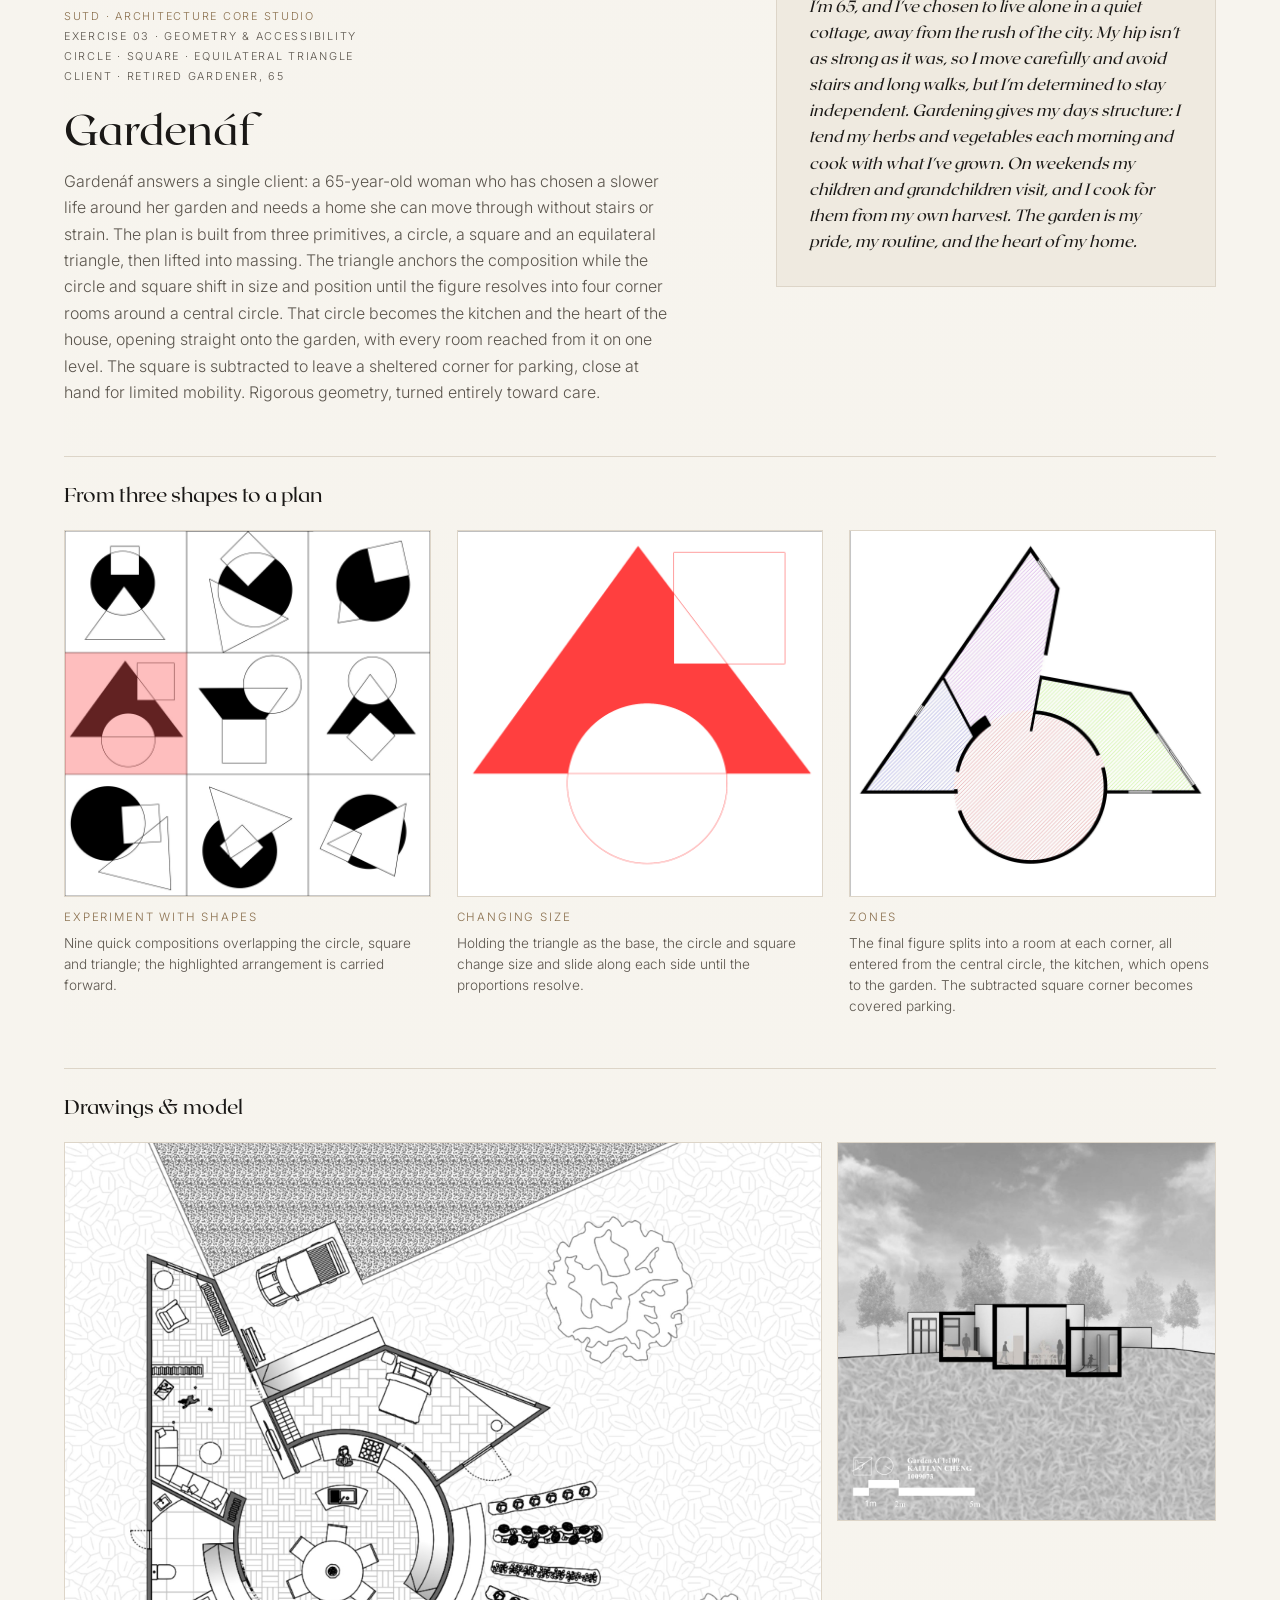
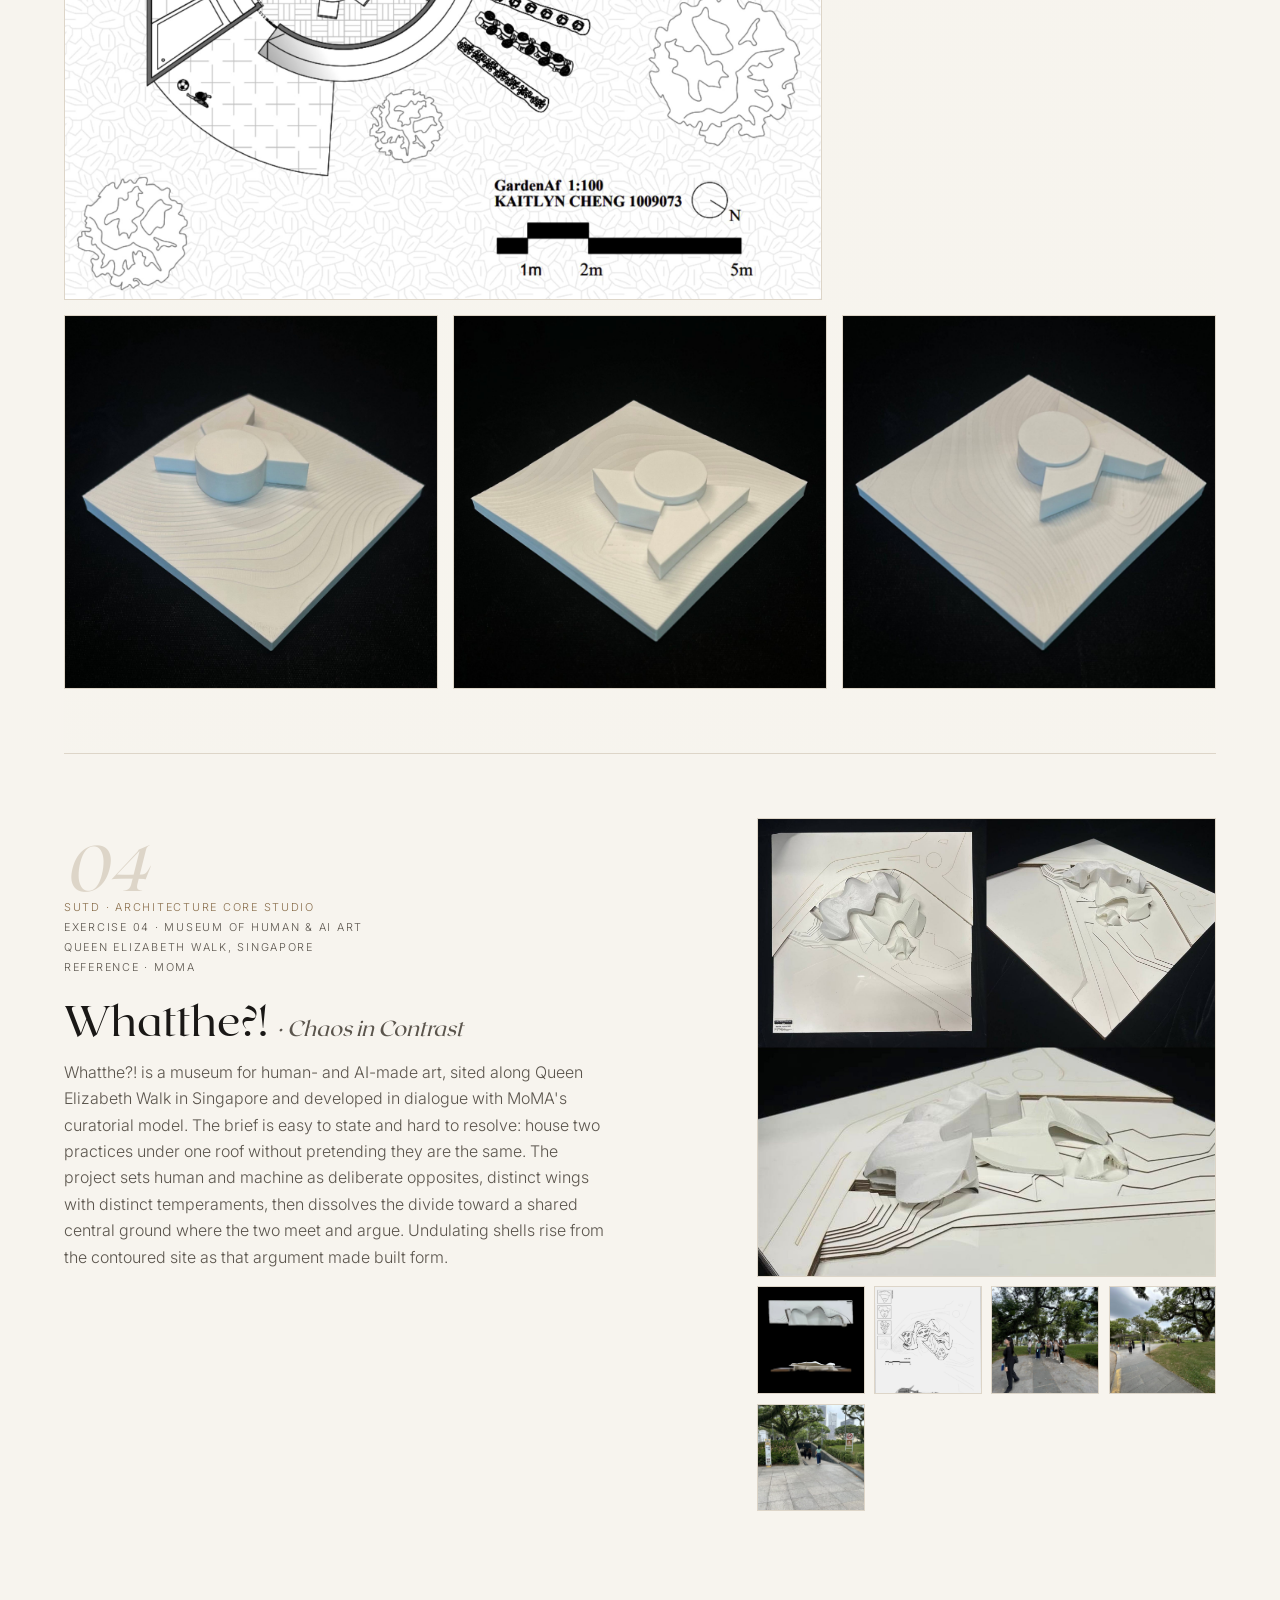
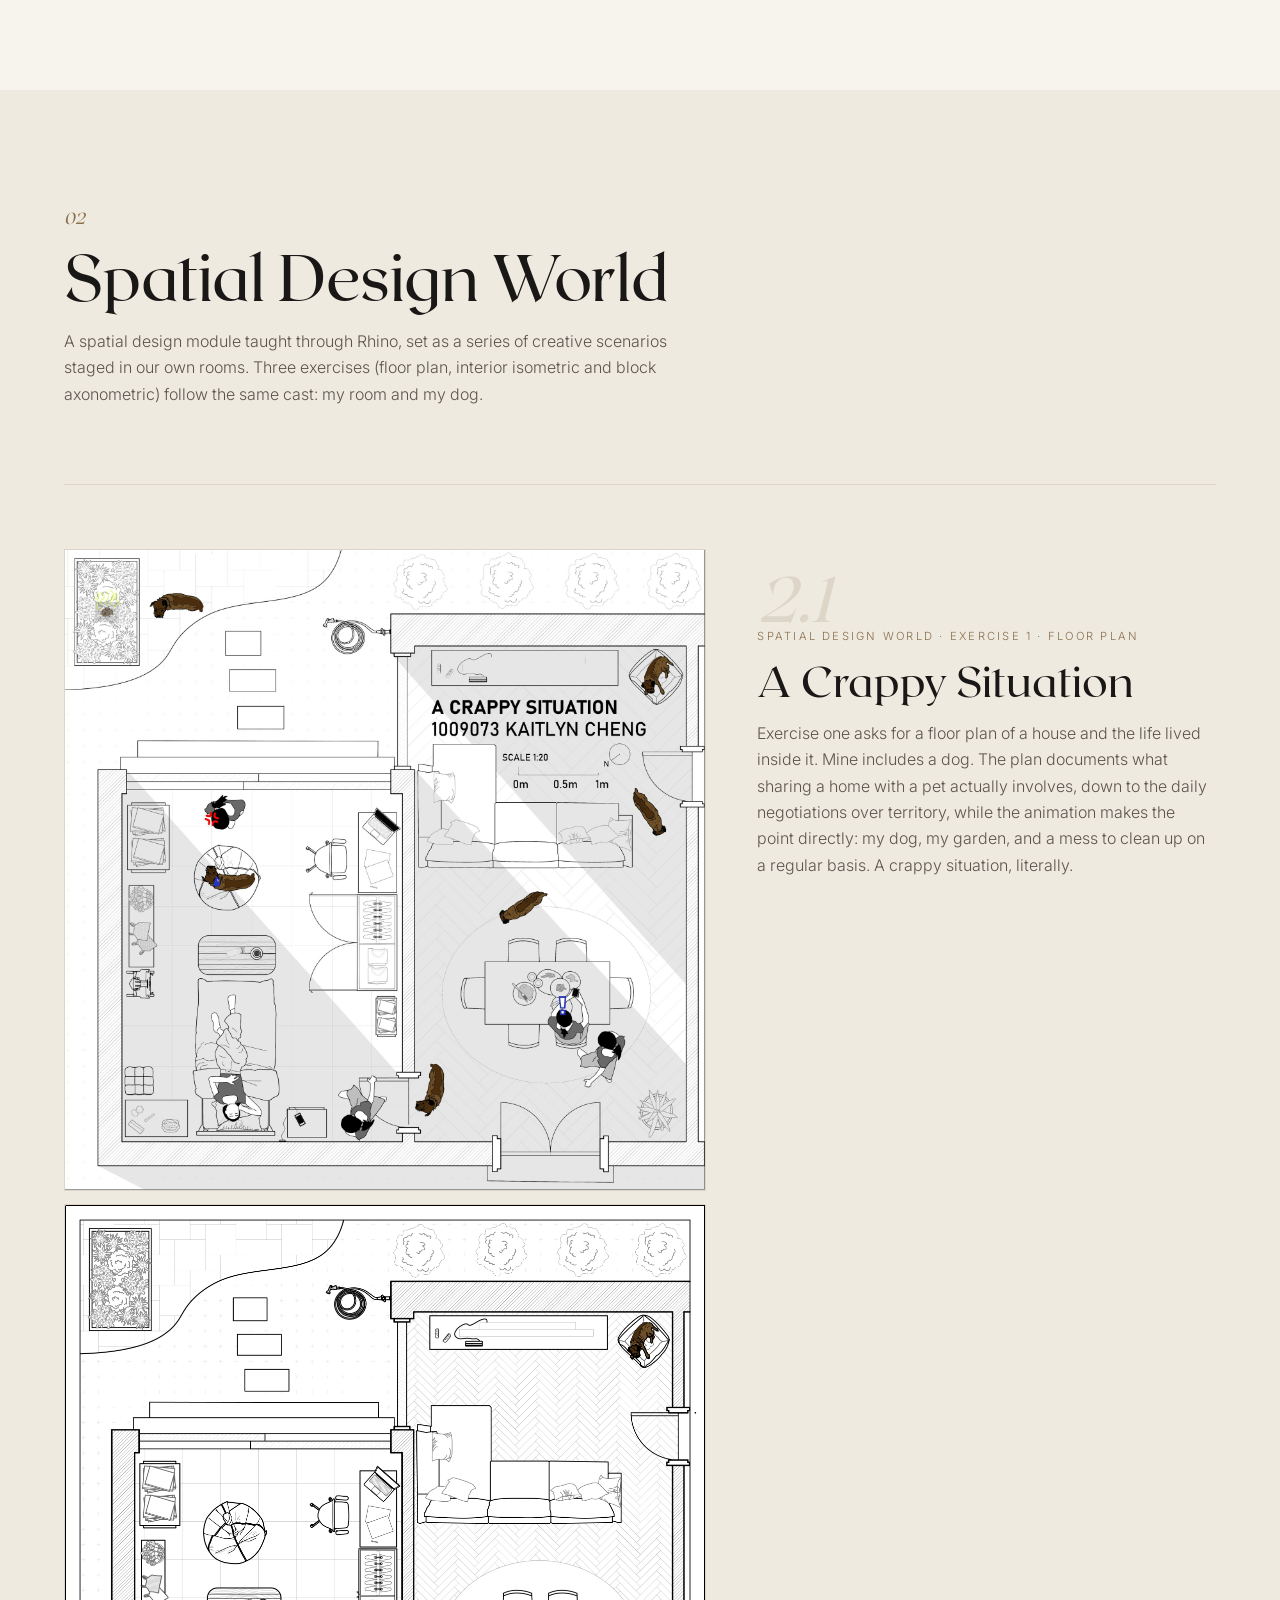
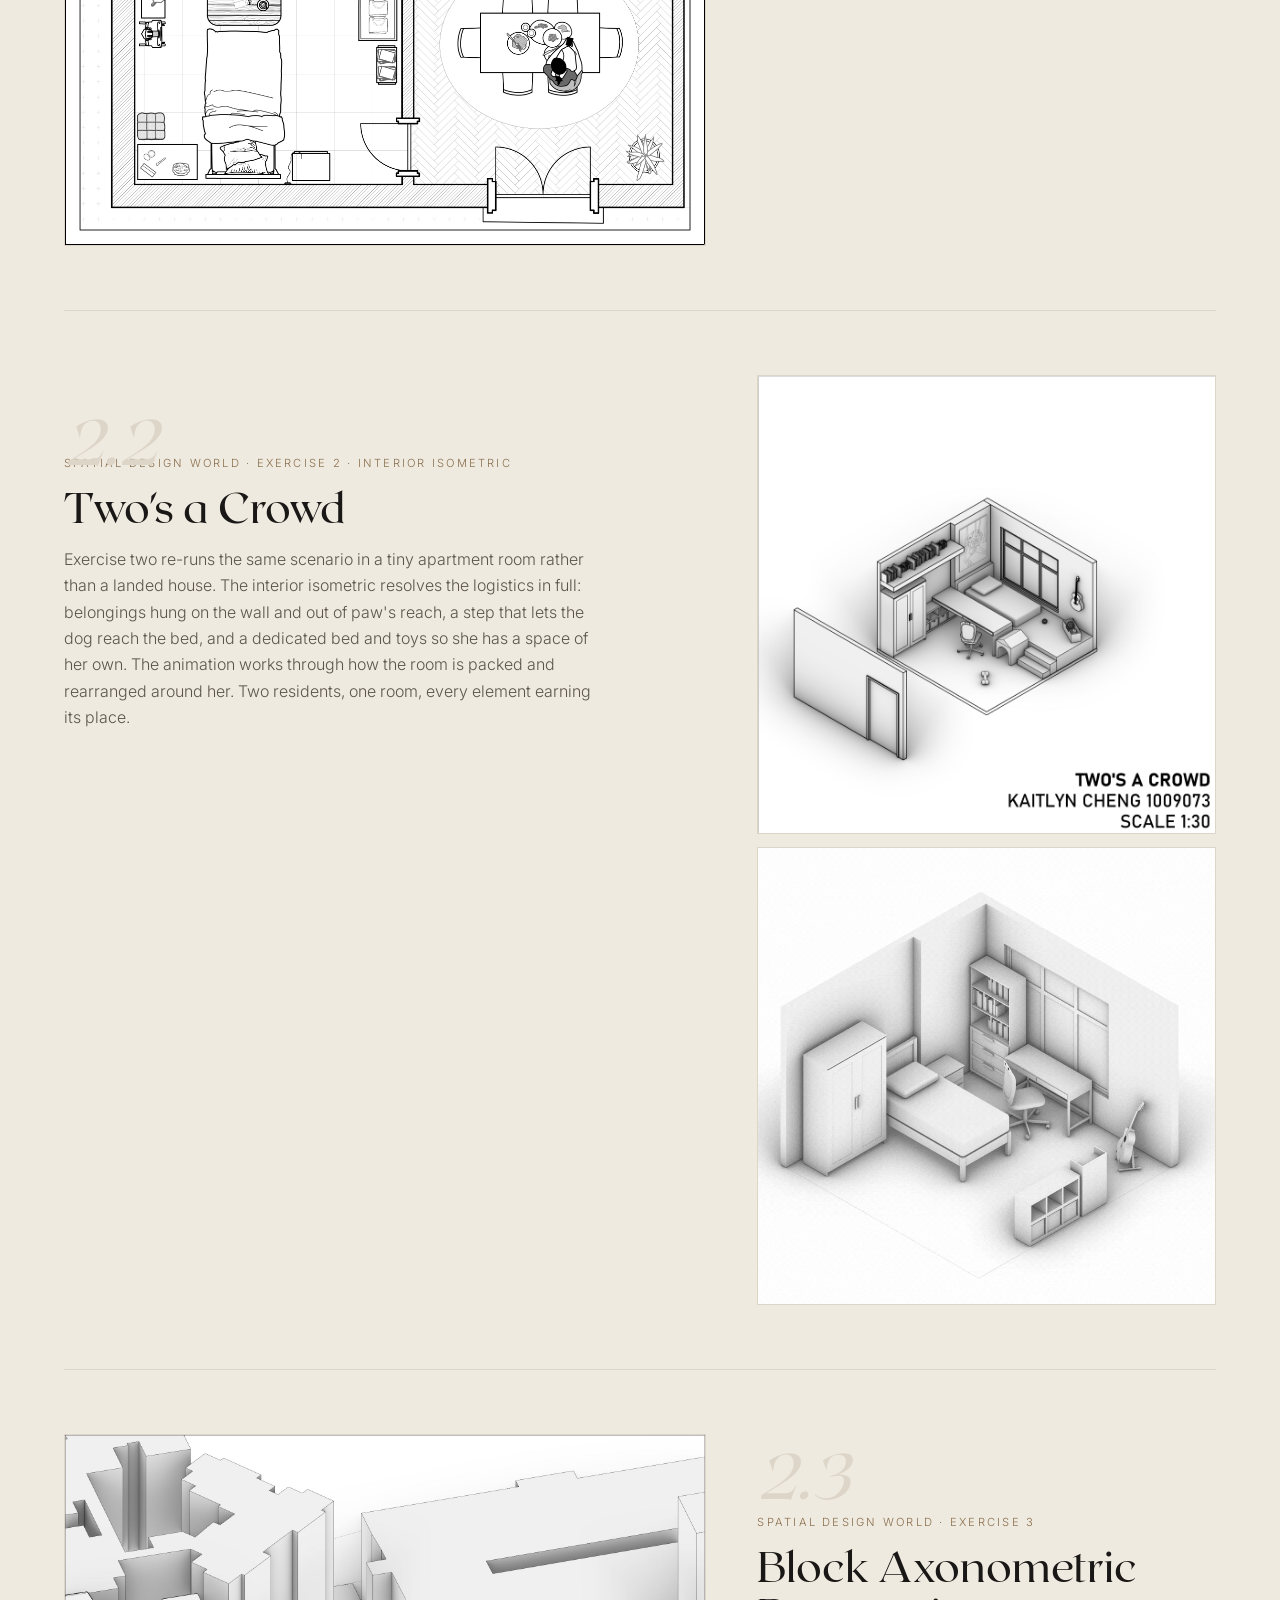
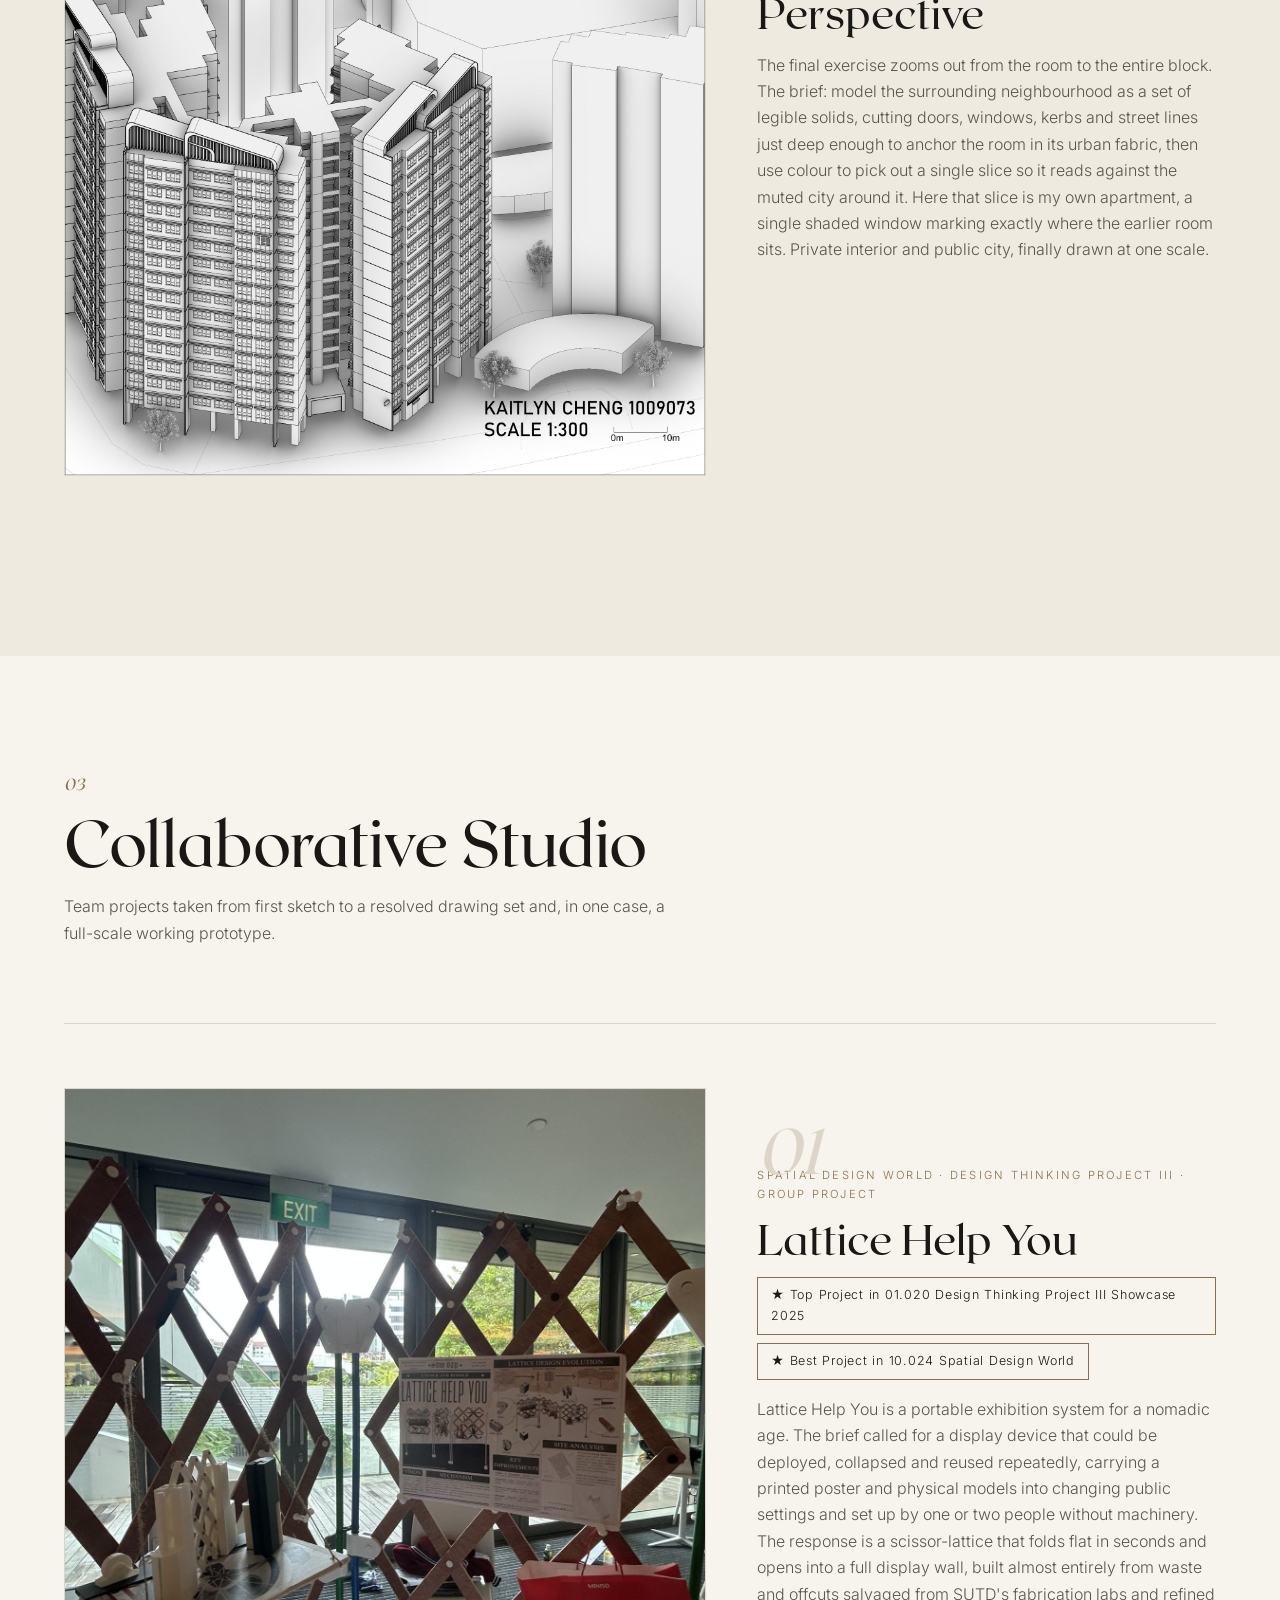
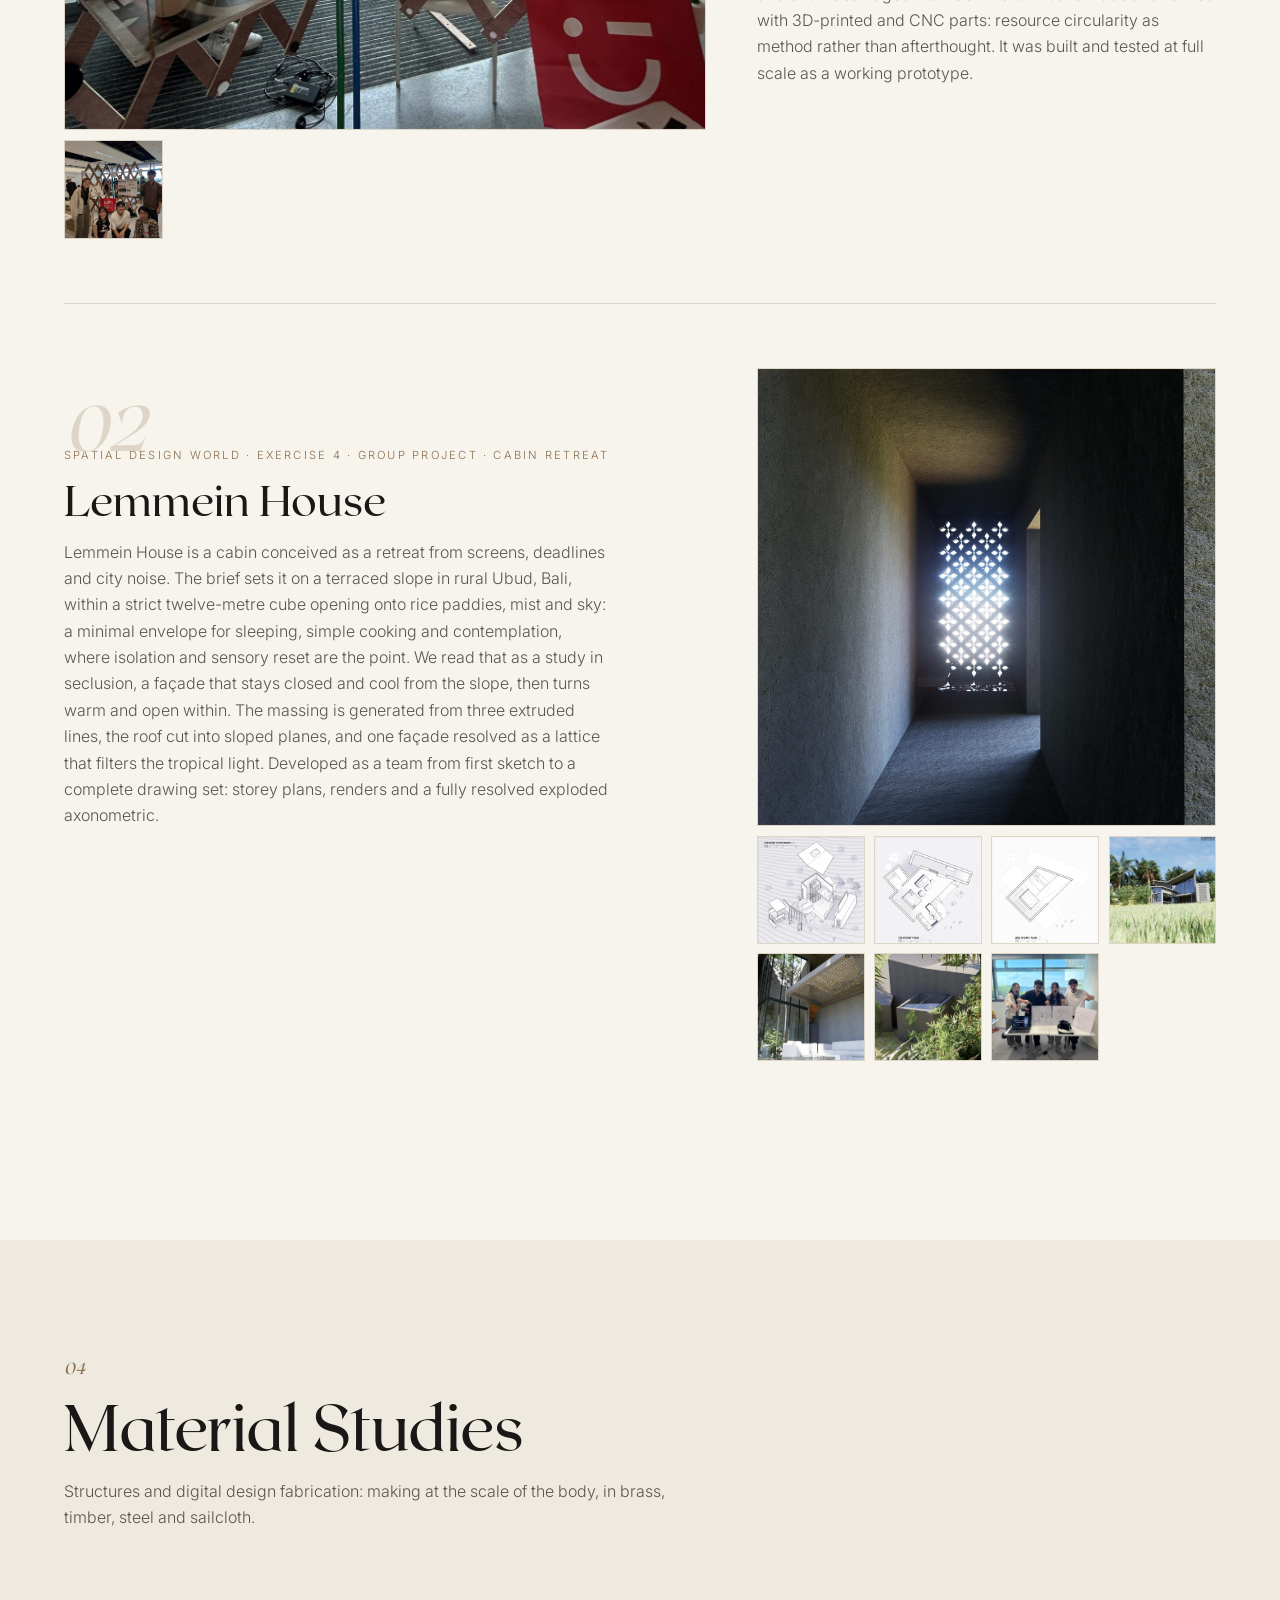
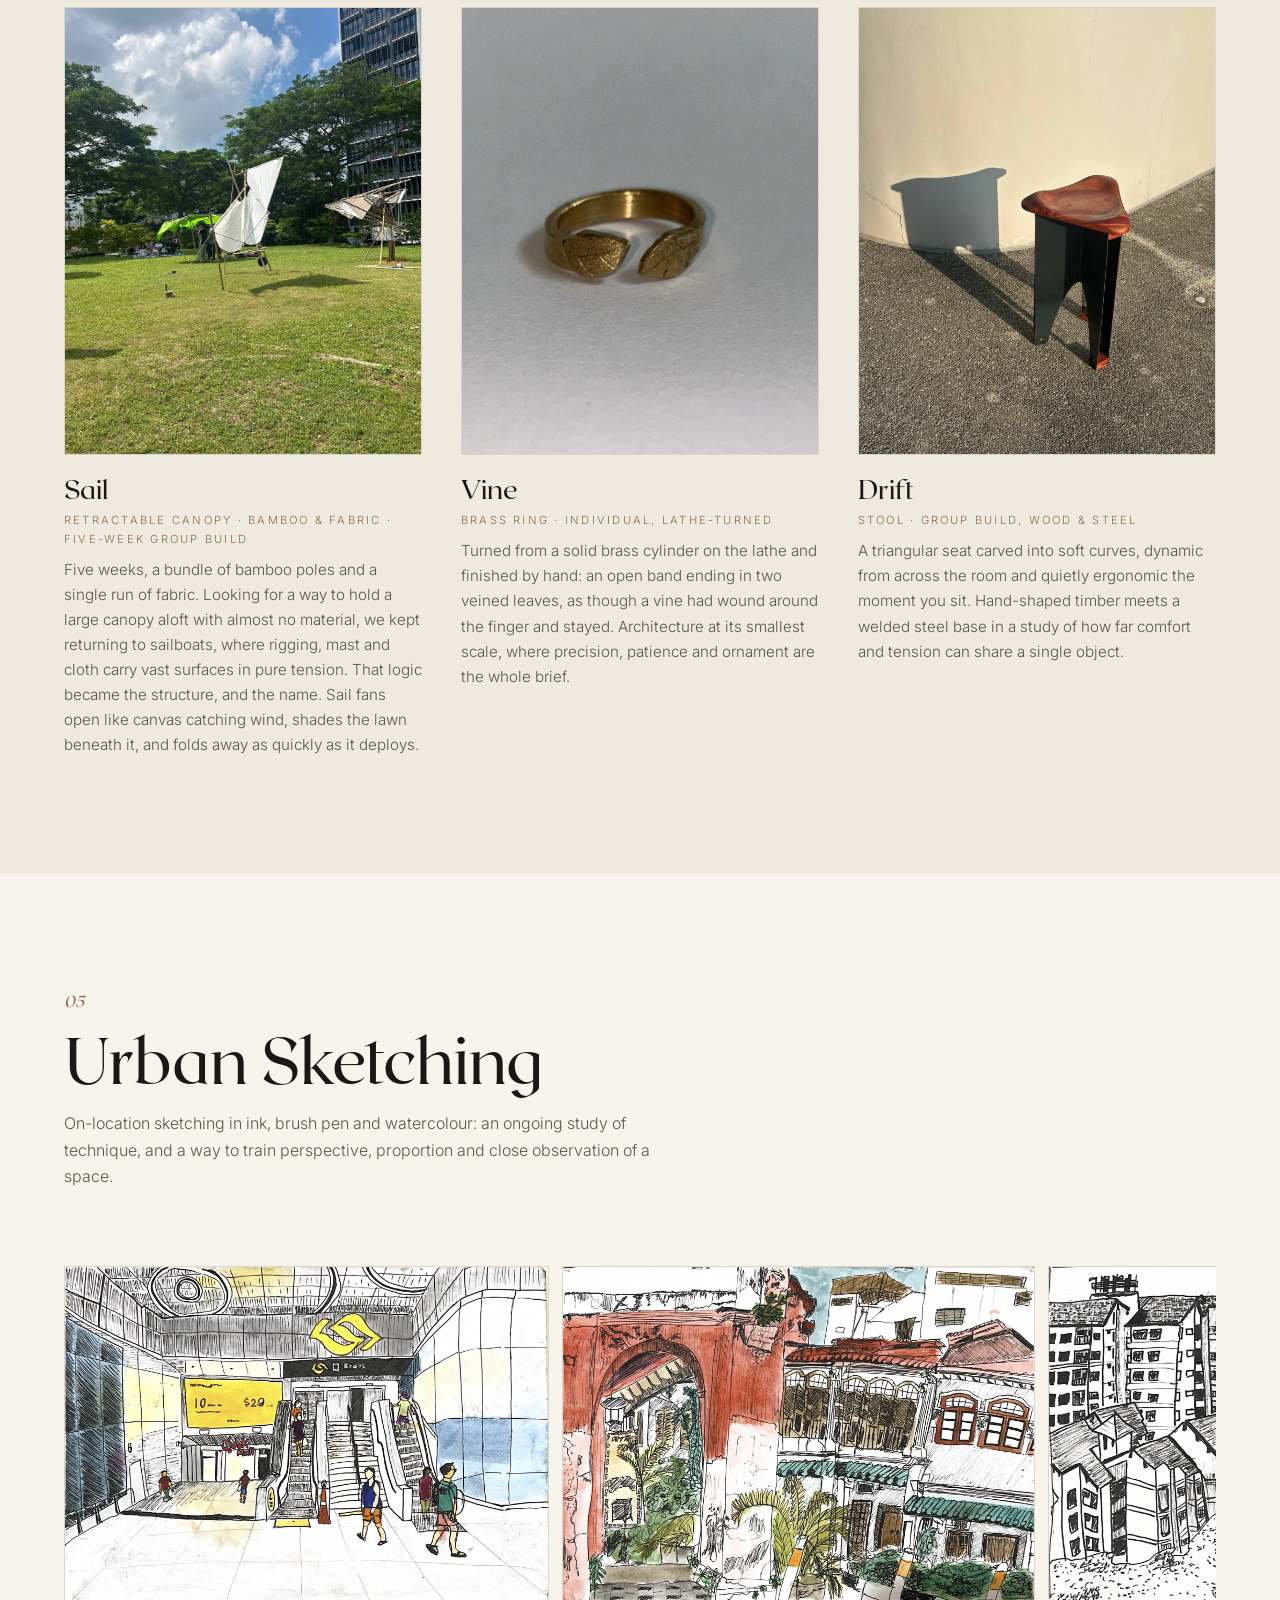
==== commit 1639817e: "Flow folding-process case study; faded background images on Flow, Eclipse, Gardenáf - Added the indi" ====
--- a/index.html
+++ b/index.html
@@ -62,20 +62,8 @@
     </div>
 
     <!-- Flow -->
-    <article class="proj reveal" id="flow">
-      <div class="proj-media">
-        <a class="frame curtain glb" data-gallery="flow" href="assets/img/core1-main.jpg">
-          <img src="assets/img/core1-main.jpg" alt="Rendered axonometric of the Flow folded structure set into a landscape" width="2000" height="2000" loading="lazy">
-        </a>
-        <div class="thumbs stagger">
-          <a class="glb" data-gallery="flow" href="assets/img/core1-model-axo.jpg"><img src="assets/img/core1-model-axo.jpg" alt="White folded paper structure with rhythmic angular pleats, axonometric view" width="1800" height="1800" loading="lazy"></a>
-          <a class="glb" data-gallery="flow" href="assets/img/core1-model-top.jpg"><img src="assets/img/core1-model-top.jpg" alt="Top view of the folded paper model" width="1800" height="1800" loading="lazy"></a>
-          <a class="glb" data-gallery="flow" href="assets/img/core1-process.jpg"><img src="assets/img/core1-process.jpg" alt="Folding process studies for the paper structure" width="1800" height="1800" loading="lazy"></a>
-          <a class="glb" data-gallery="flow" href="assets/img/core1-render-1.jpg"><img src="assets/img/core1-render-1.jpg" alt="Render of the folded structure imagined as timber architecture in a forest" width="1024" height="1024" loading="lazy"></a>
-          <a class="glb" data-gallery="flow" href="assets/img/core1-render-2.jpg"><img src="assets/img/core1-render-2.jpg" alt="Second architectural render of the folded structure" width="1376" height="768" loading="lazy"></a>
-        </div>
-      </div>
-      <div class="proj-text">
+    <article class="proj-case proj-bg" id="flow" style="--bg:url('assets/img/core1-render-1.jpg')">
+      <div class="case-headline reveal">
         <span class="proj-no" aria-hidden="true" data-parallax="-0.05">01</span>
         <div class="proj-credits">
           <span>SUTD · Architecture Core Studio</span>
@@ -83,12 +71,42 @@
           <span>One sheet, 250 × 250 mm</span>
         </div>
         <h3>Flow</h3>
-        <p>Flow begins with a single 250 mm sheet of paper and three permitted operations: cuts, folds and creases. The surface is divided into a field of strips whose widths drift wider toward one edge, then each strip is pushed to the limit of how many folds and splits one plane can carry. What results reads as topography: a folded terrain that ripples from tight pleats into open ground, generated entirely from one flat sheet. Scaled up, the same logic reads as a canopy of shifting light and shadow.</p>
+        <p class="case-lede">Flow begins with a single 250 mm sheet of paper and three permitted operations: cuts, folds and creases. The surface is divided into a field of strips whose widths drift wider toward one edge, then each strip is pushed to the limit of how many folds and splits one plane can carry. What results reads as topography: a folded terrain that ripples from tight pleats into open ground, generated entirely from one flat sheet. Scaled up, the same logic reads as a canopy of shifting light and shadow.</p>
+      </div>
+
+      <h4 class="case-kicker reveal">The folding process</h4>
+      <div class="case-process stagger">
+        <figure class="case-fig">
+          <a class="frame glb" data-gallery="flow" href="assets/img/core1-cut.jpg"><img src="assets/img/core1-cut.jpg" alt="Flat sheet of paper with parallel slits cut into it" width="1400" height="1400" loading="lazy"></a>
+          <figcaption><span class="fig-label">Cut</span><span class="fig-cap">Parallel slits are cut into the flat sheet, dividing it into a field of strips.</span></figcaption>
+        </figure>
+        <figure class="case-fig">
+          <a class="frame glb" data-gallery="flow" href="assets/img/core1-liftfold.jpg"><img src="assets/img/core1-liftfold.jpg" alt="Hands lifting and folding the cut strips of paper" width="1400" height="1400" loading="lazy"></a>
+          <figcaption><span class="fig-label">Lift and fold</span><span class="fig-cap">Each strip is lifted and folded back along its cut, pulling the flat plane into relief.</span></figcaption>
+        </figure>
+        <figure class="case-fig">
+          <a class="frame glb" data-gallery="flow" href="assets/img/core1-pinch.jpg"><img src="assets/img/core1-pinch.jpg" alt="Hands pinching adjacent paper strips together" width="1400" height="1400" loading="lazy"></a>
+          <figcaption><span class="fig-label">Pinch</span><span class="fig-cap">Adjacent strips are pinched together to set sharp creases and lock the folds in place.</span></figcaption>
+        </figure>
+        <figure class="case-fig">
+          <a class="frame glb" data-gallery="flow" href="assets/img/core1-pull.jpg"><img src="assets/img/core1-pull.jpg" alt="Hand pulling the folded strips into the final rippled form" width="1400" height="1400" loading="lazy"></a>
+          <figcaption><span class="fig-label">Pull</span><span class="fig-cap">The strips are pulled into position, resolving into the rippled, topographic surface.</span></figcaption>
+        </figure>
+      </div>
+
+      <h4 class="case-kicker reveal">Renders &amp; model</h4>
+      <div class="case-drawings stagger">
+        <a class="frame glb" data-gallery="flow" href="assets/img/core1-main.jpg"><img src="assets/img/core1-main.jpg" alt="Rendered axonometric of the Flow folded structure set into a landscape" width="2000" height="2000" loading="lazy"></a>
+        <a class="frame glb" data-gallery="flow" href="assets/img/core1-render-2.jpg"><img src="assets/img/core1-render-2.jpg" alt="Architectural render of the folded structure" width="1376" height="768" loading="lazy"></a>
+      </div>
+      <div class="case-models stagger">
+        <a class="frame glb" data-gallery="flow" href="assets/img/core1-model-axo.jpg"><img src="assets/img/core1-model-axo.jpg" alt="White folded paper model, axonometric view" width="1800" height="1800" loading="lazy"></a>
+        <a class="frame glb" data-gallery="flow" href="assets/img/core1-model-top.jpg"><img src="assets/img/core1-model-top.jpg" alt="Top view of the folded paper model" width="1800" height="1800" loading="lazy"></a>
       </div>
     </article>
 
     <!-- Eclipse -->
-    <article class="proj reveal" id="eclipse">
+    <article class="proj reveal proj-bg" id="eclipse" style="--bg:url('assets/img/core2-render.jpg')">
       <div class="proj-media">
         <a class="frame curtain glb" data-gallery="eclipse" href="assets/img/core2-main.jpg">
           <img src="assets/img/core2-main.jpg" alt="Rendered section of Eclipse showing the skylit gathering space beneath the terrain" width="2000" height="2000" loading="lazy">
@@ -99,7 +117,6 @@
           <a class="glb" data-gallery="eclipse" href="assets/img/core2-neg-top.jpg"><img src="assets/img/core2-neg-top.jpg" alt="Top view of the negative volume model" width="960" height="1280" loading="lazy"></a>
           <a class="glb" data-gallery="eclipse" href="assets/img/core2-pos-axo.jpg"><img src="assets/img/core2-pos-axo.jpg" alt="Positive massing model in axonometric" width="1800" height="1800" loading="lazy"></a>
           <a class="glb" data-gallery="eclipse" href="assets/img/core2-pos-top.jpg"><img src="assets/img/core2-pos-top.jpg" alt="Top view of positive massing model" width="1800" height="1800" loading="lazy"></a>
-          <a class="glb" data-gallery="eclipse" href="assets/img/core2-render.jpg"><img src="assets/img/core2-render.jpg" alt="Atmospheric render of the skylit interior" width="1800" height="1344" loading="lazy"></a>
         </div>
       </div>
       <div class="proj-text">
@@ -115,7 +132,7 @@
     </article>
 
     <!-- Gardenáf -->
-    <article class="proj-case" id="gardenaf">
+    <article class="proj-case proj-bg" id="gardenaf" style="--bg:url('assets/img/core3-model-1.jpg'); --veil:rgba(247,244,238,.9)">
       <header class="case-head reveal">
         <div class="case-headline">
           <span class="proj-no" aria-hidden="true" data-parallax="-0.05">03</span>
@@ -156,8 +173,7 @@
         <a class="frame glb" data-gallery="gardenaf" href="assets/img/core3-section.jpg"><img src="assets/img/core3-section.jpg" alt="Section drawing of the cottage" width="2000" height="2000" loading="lazy"></a>
       </div>
       <div class="case-models stagger">
-        <a class="frame glb" data-gallery="gardenaf" href="assets/img/core3-model-1.jpg"><img src="assets/img/core3-model-1.jpg" alt="White massing model of the cottage, view one" width="1800" height="1800" loading="lazy"></a>
-        <a class="glb frame" data-gallery="gardenaf" href="assets/img/core3-model-2.jpg"><img src="assets/img/core3-model-2.jpg" alt="White massing model of the cottage, view two" width="1800" height="1800" loading="lazy"></a>
+        <a class="frame glb" data-gallery="gardenaf" href="assets/img/core3-model-2.jpg"><img src="assets/img/core3-model-2.jpg" alt="White massing model of the cottage, view two" width="1800" height="1800" loading="lazy"></a>
         <a class="frame glb" data-gallery="gardenaf" href="assets/img/core3-model-3.jpg"><img src="assets/img/core3-model-3.jpg" alt="White massing model of the cottage, view three" width="1800" height="1800" loading="lazy"></a>
         <a class="frame glb" data-gallery="gardenaf" href="assets/img/core3-model-4.jpg"><img src="assets/img/core3-model-4.jpg" alt="White massing model of the cottage, view four" width="1800" height="1800" loading="lazy"></a>
       </div>
--- a/css/style.css
+++ b/css/style.css
@@ -254,7 +254,13 @@
 }
 .pdf-list a:hover, .pdf-list a:focus-visible { padding-left: .7rem; color: var(--bronze); }
 
-/* ---------- expanded case study (Gardenáf) ---------- */
+/* faded background image behind a project section (set --bg inline) */
+.proj-bg {
+  --veil: rgba(247, 244, 238, .86);
+  background: linear-gradient(var(--veil), var(--veil)), var(--bg) center / cover no-repeat;
+}
+
+/* ---------- expanded case study (Gardenáf, Flow) ---------- */
 .proj-case {
   padding: clamp(2.6rem, 5vw, 4.5rem) 0;
   border-top: 1px solid var(--line);
@@ -282,7 +288,7 @@
   margin: clamp(2.2rem, 4vw, 3.2rem) 0 1.2rem;
   padding-top: 1.2rem; border-top: 1px solid var(--line);
 }
-.case-process { display: grid; grid-template-columns: repeat(3, 1fr); gap: clamp(1rem, 2vw, 1.6rem); }
+.case-process { display: grid; grid-template-columns: repeat(auto-fit, minmax(180px, 1fr)); gap: clamp(1rem, 2vw, 1.6rem); }
 .case-fig { display: flex; flex-direction: column; margin: 0; }
 .case-fig figcaption { margin-top: .7rem; }
 .fig-label {
@@ -291,7 +297,7 @@
 }
 .fig-cap { display: block; font-size: .85rem; color: var(--ink-soft); line-height: 1.55; }
 .case-drawings { display: grid; grid-template-columns: 2fr 1fr; gap: .9rem; align-items: start; margin-bottom: .9rem; }
-.case-models { display: grid; grid-template-columns: repeat(4, 1fr); gap: .9rem; }
+.case-models { display: grid; grid-template-columns: repeat(auto-fit, minmax(160px, 1fr)); gap: .9rem; }
 
 @media (max-width: 980px) {
   .case-head { grid-template-columns: 1fr; }
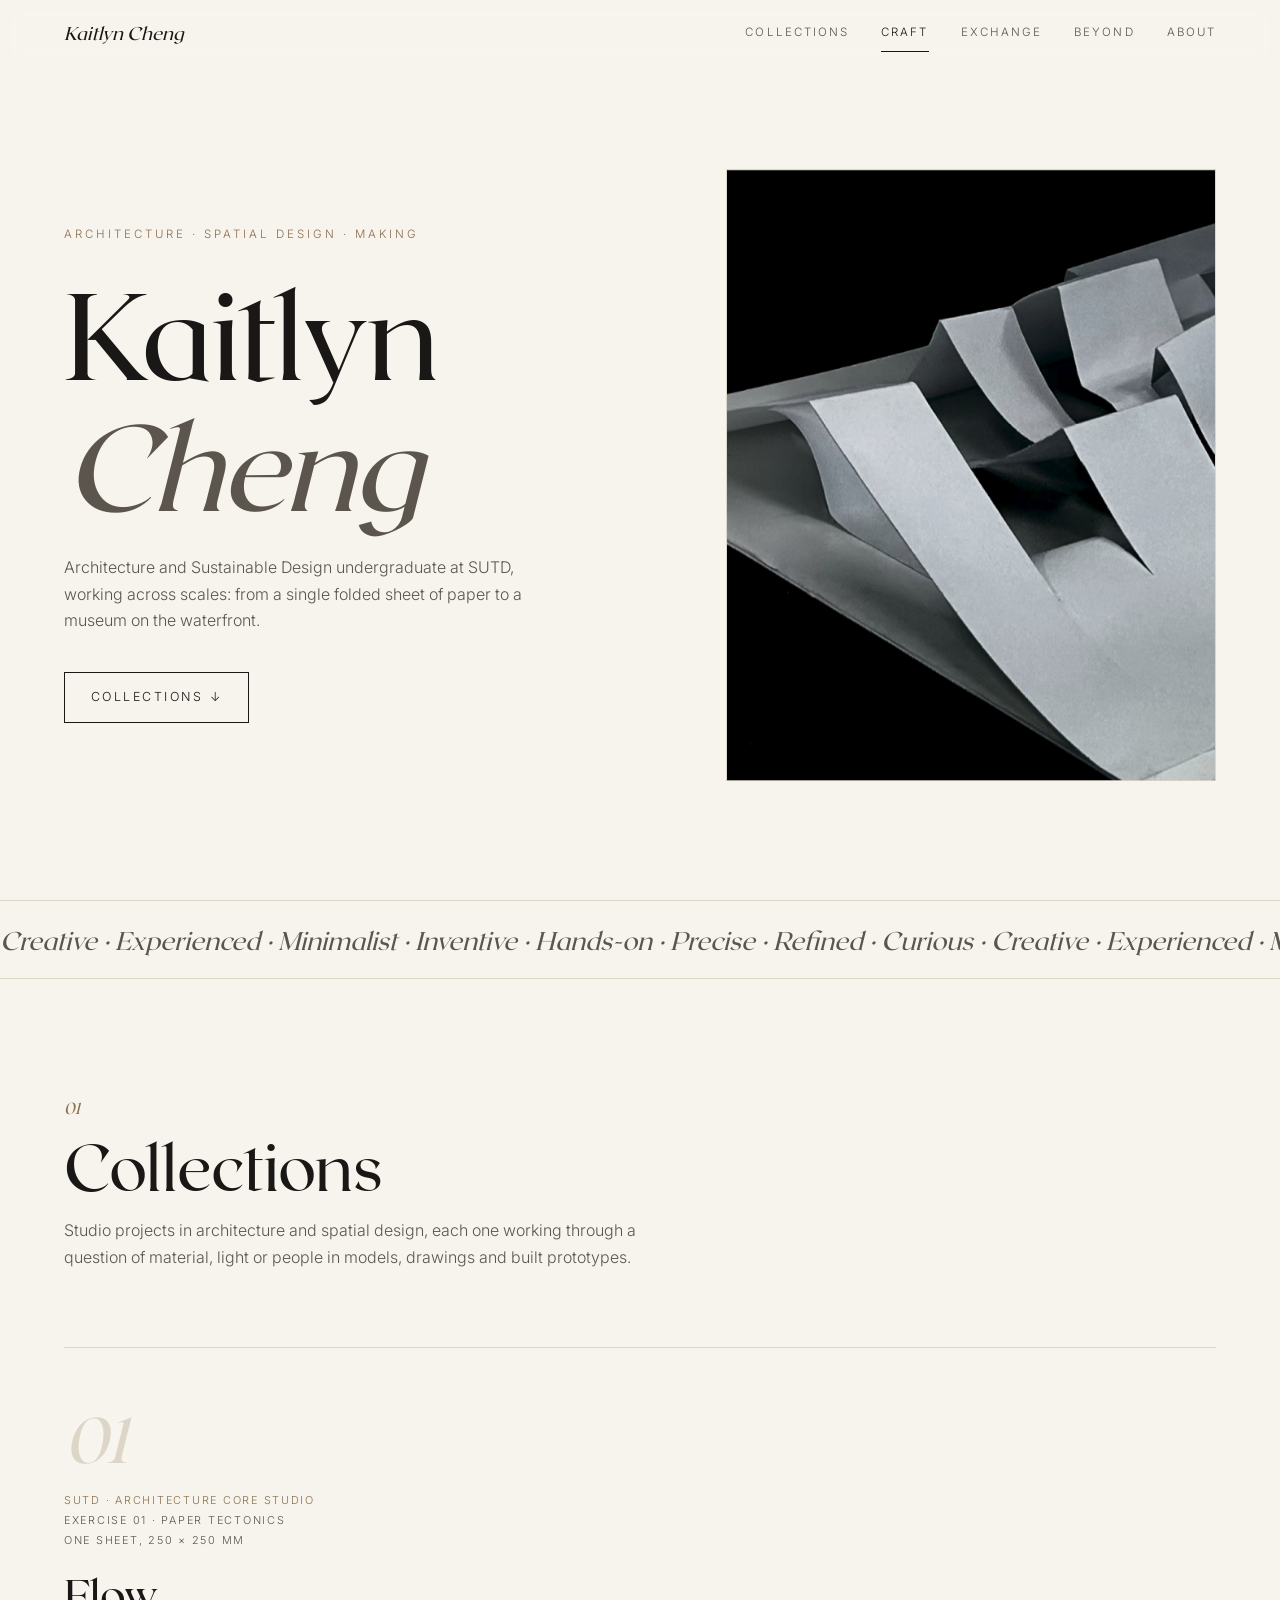
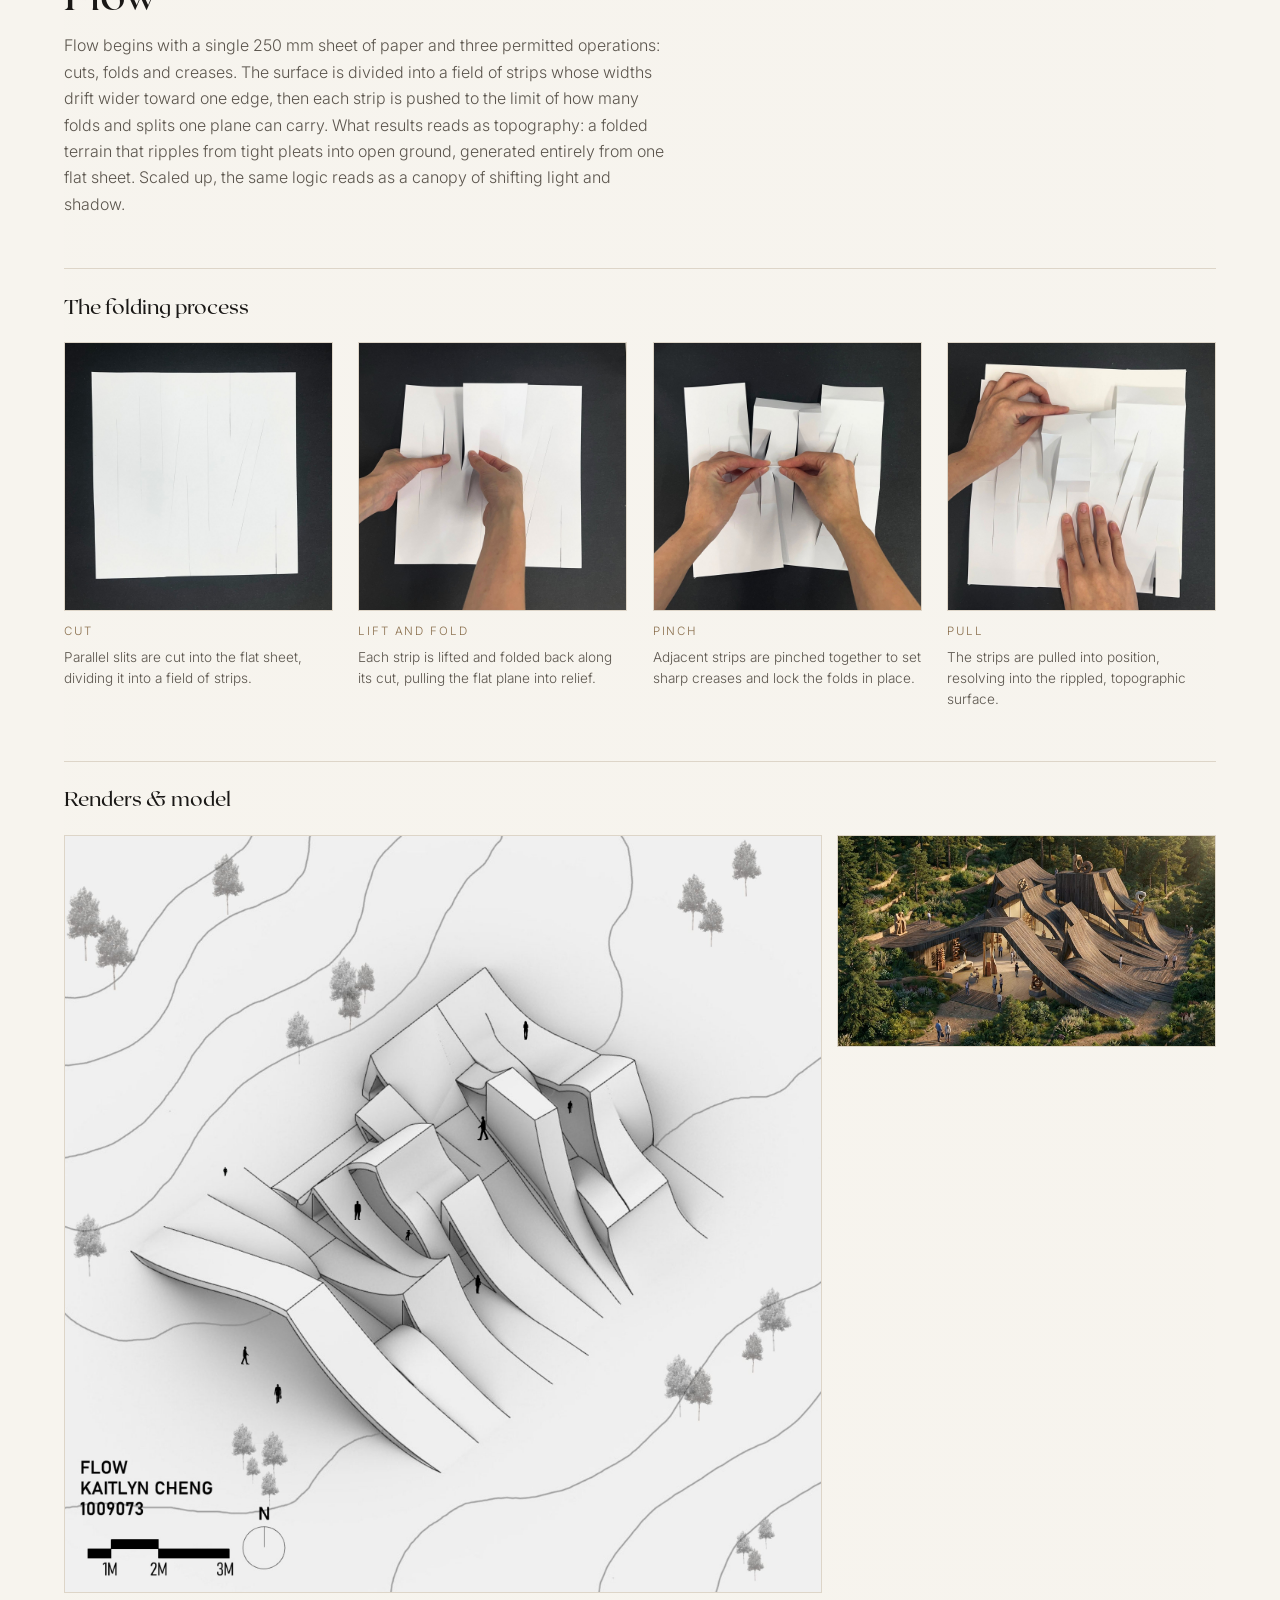
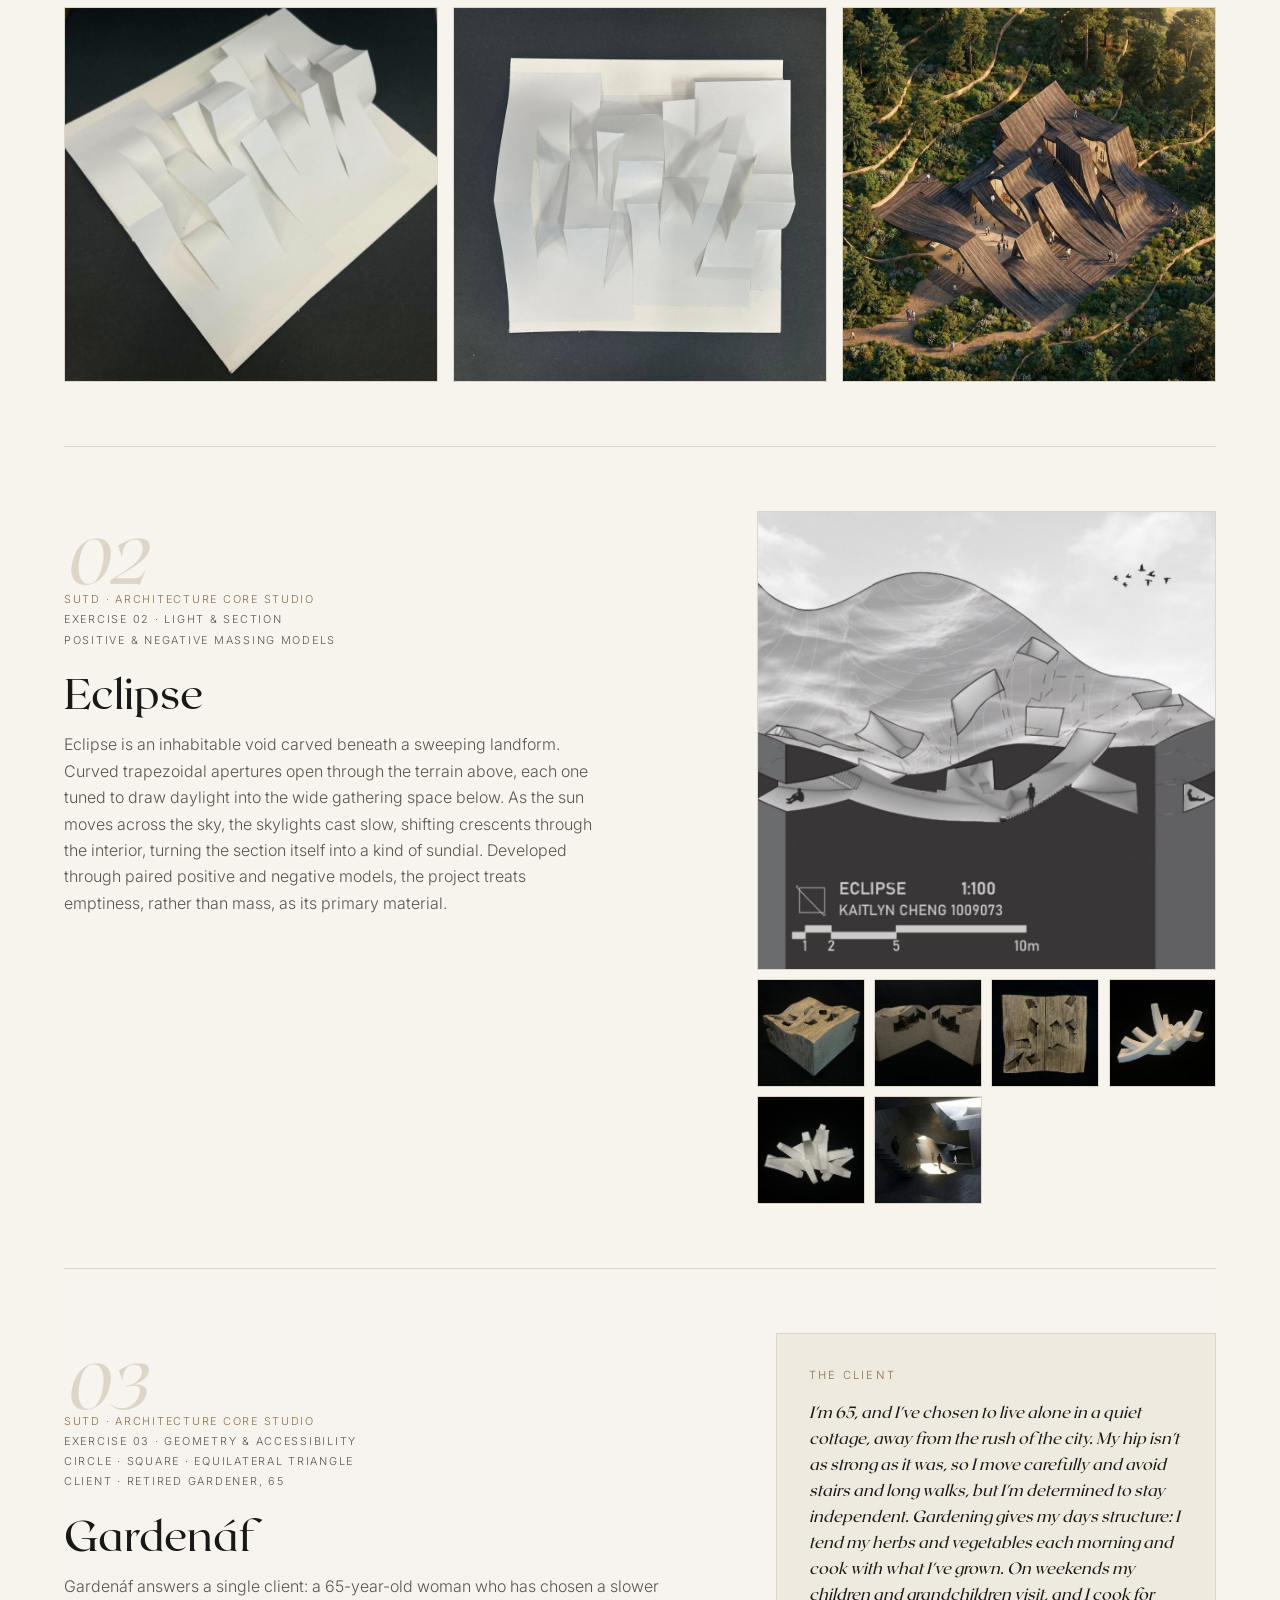
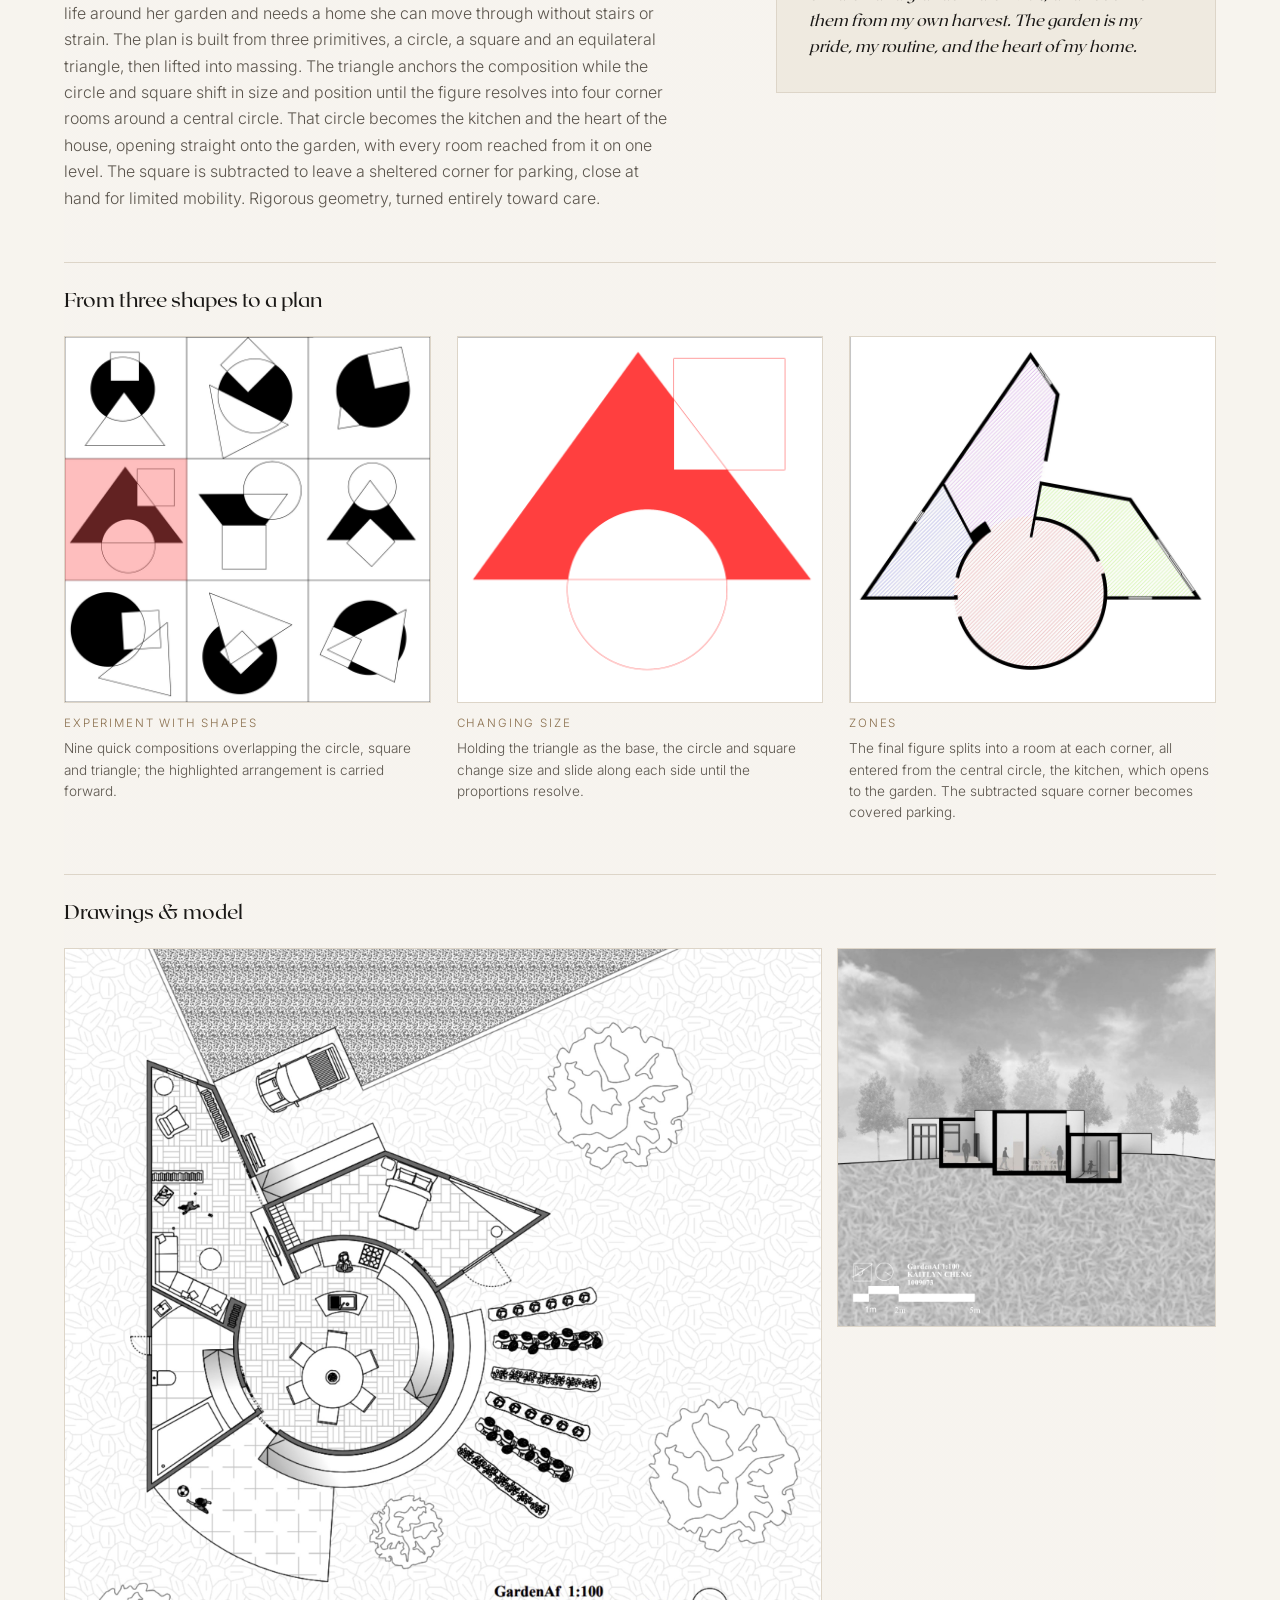
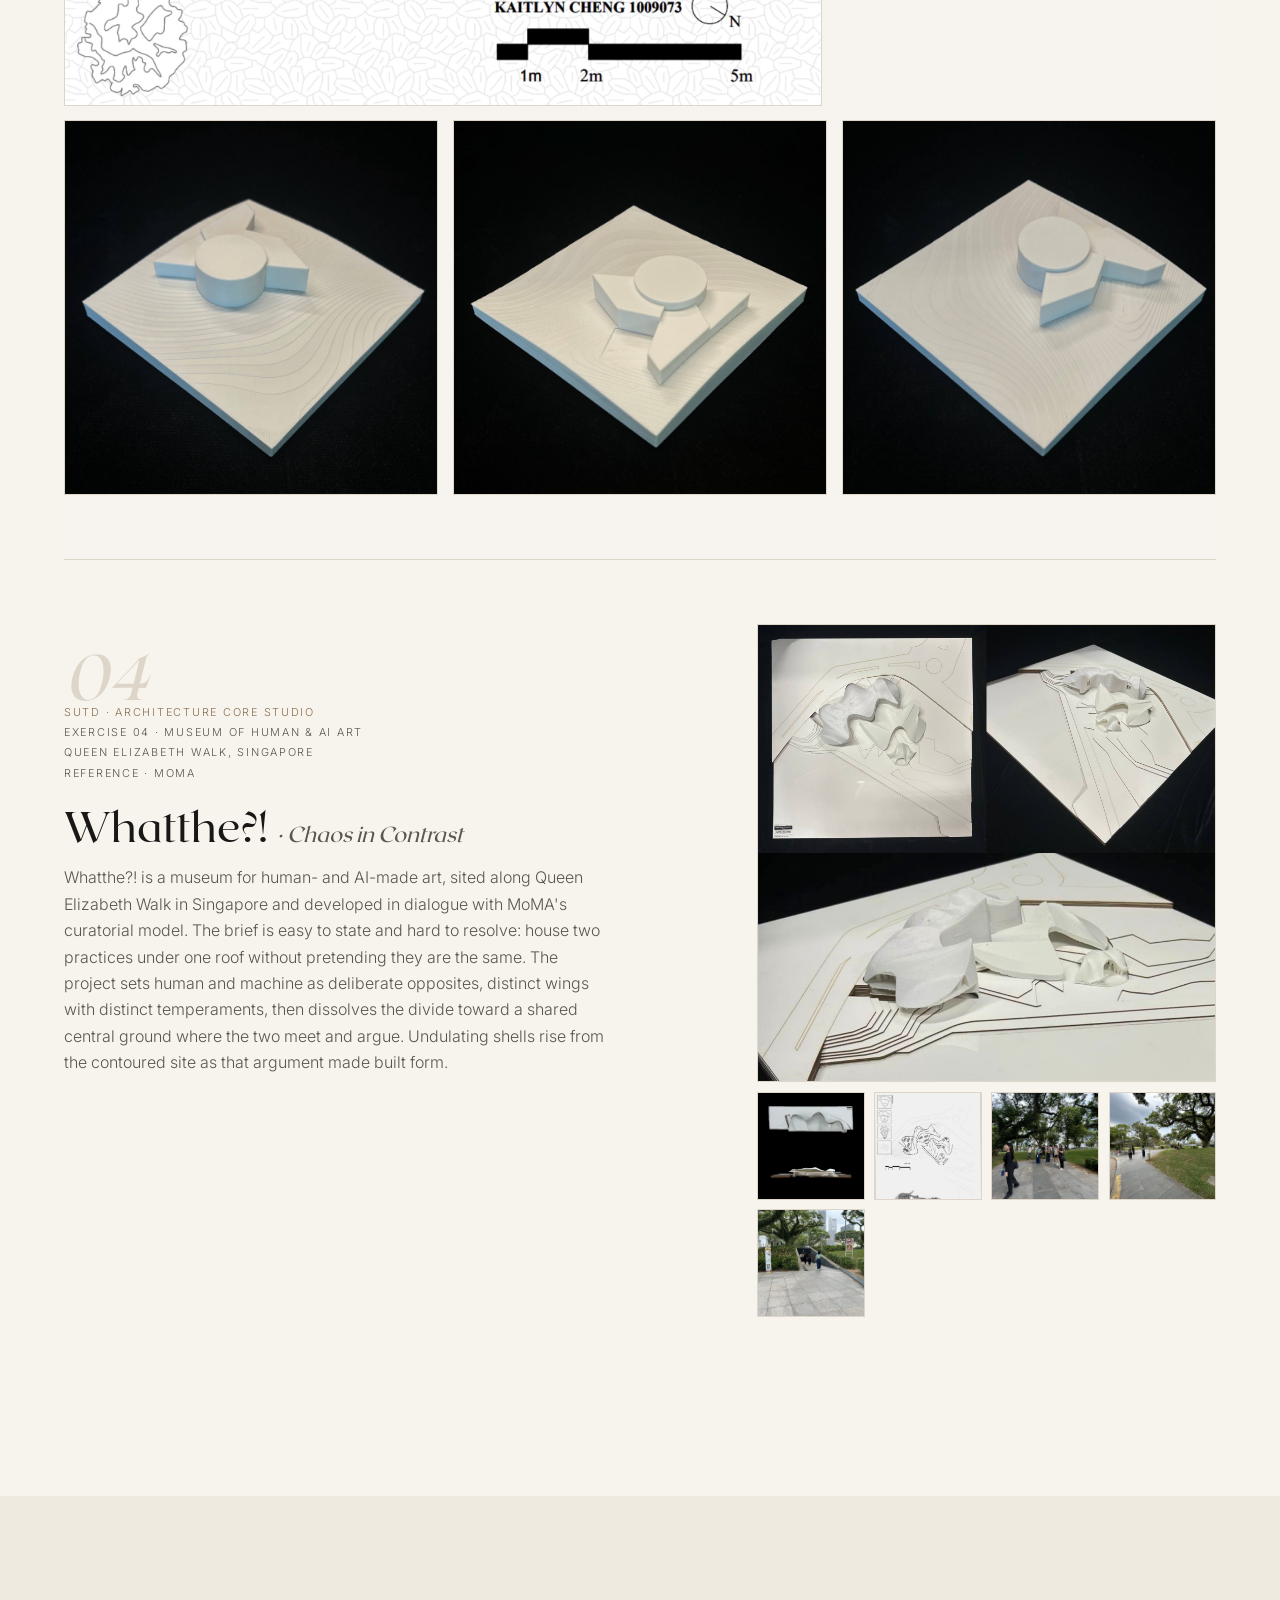
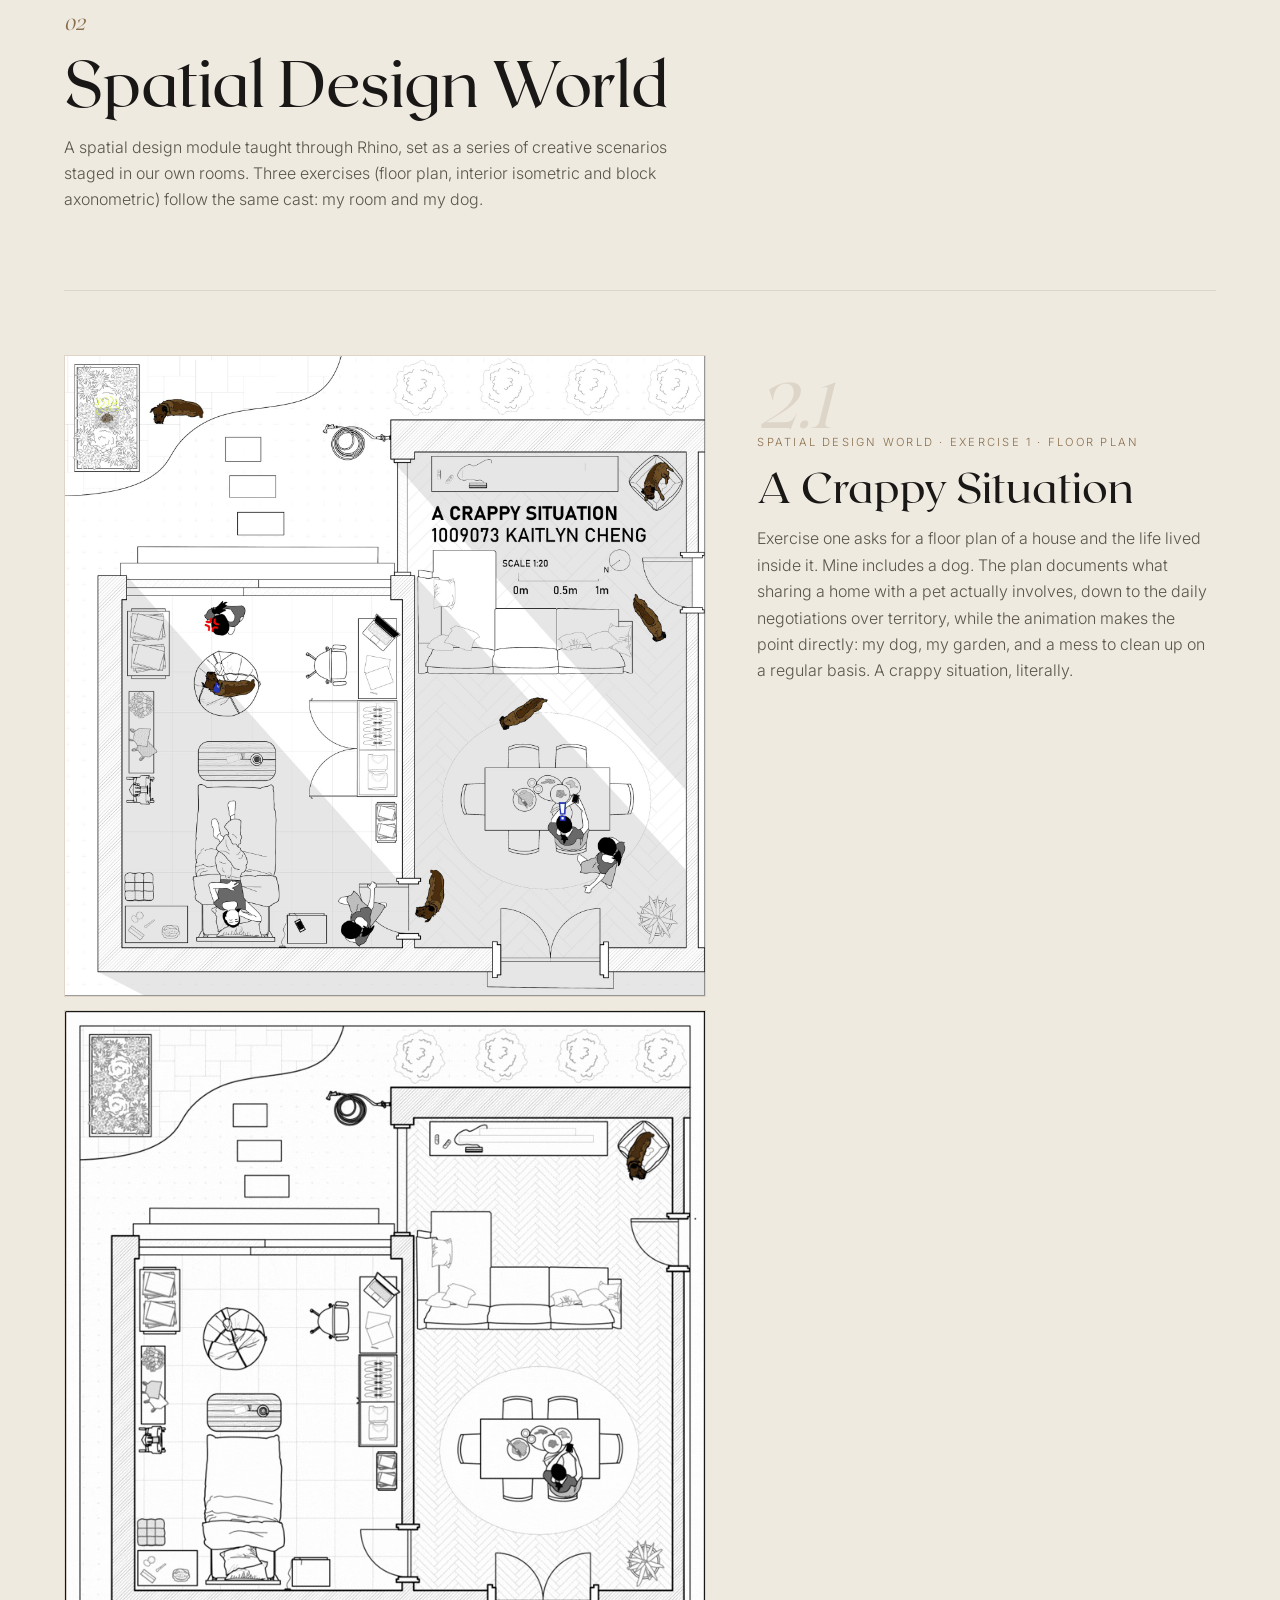
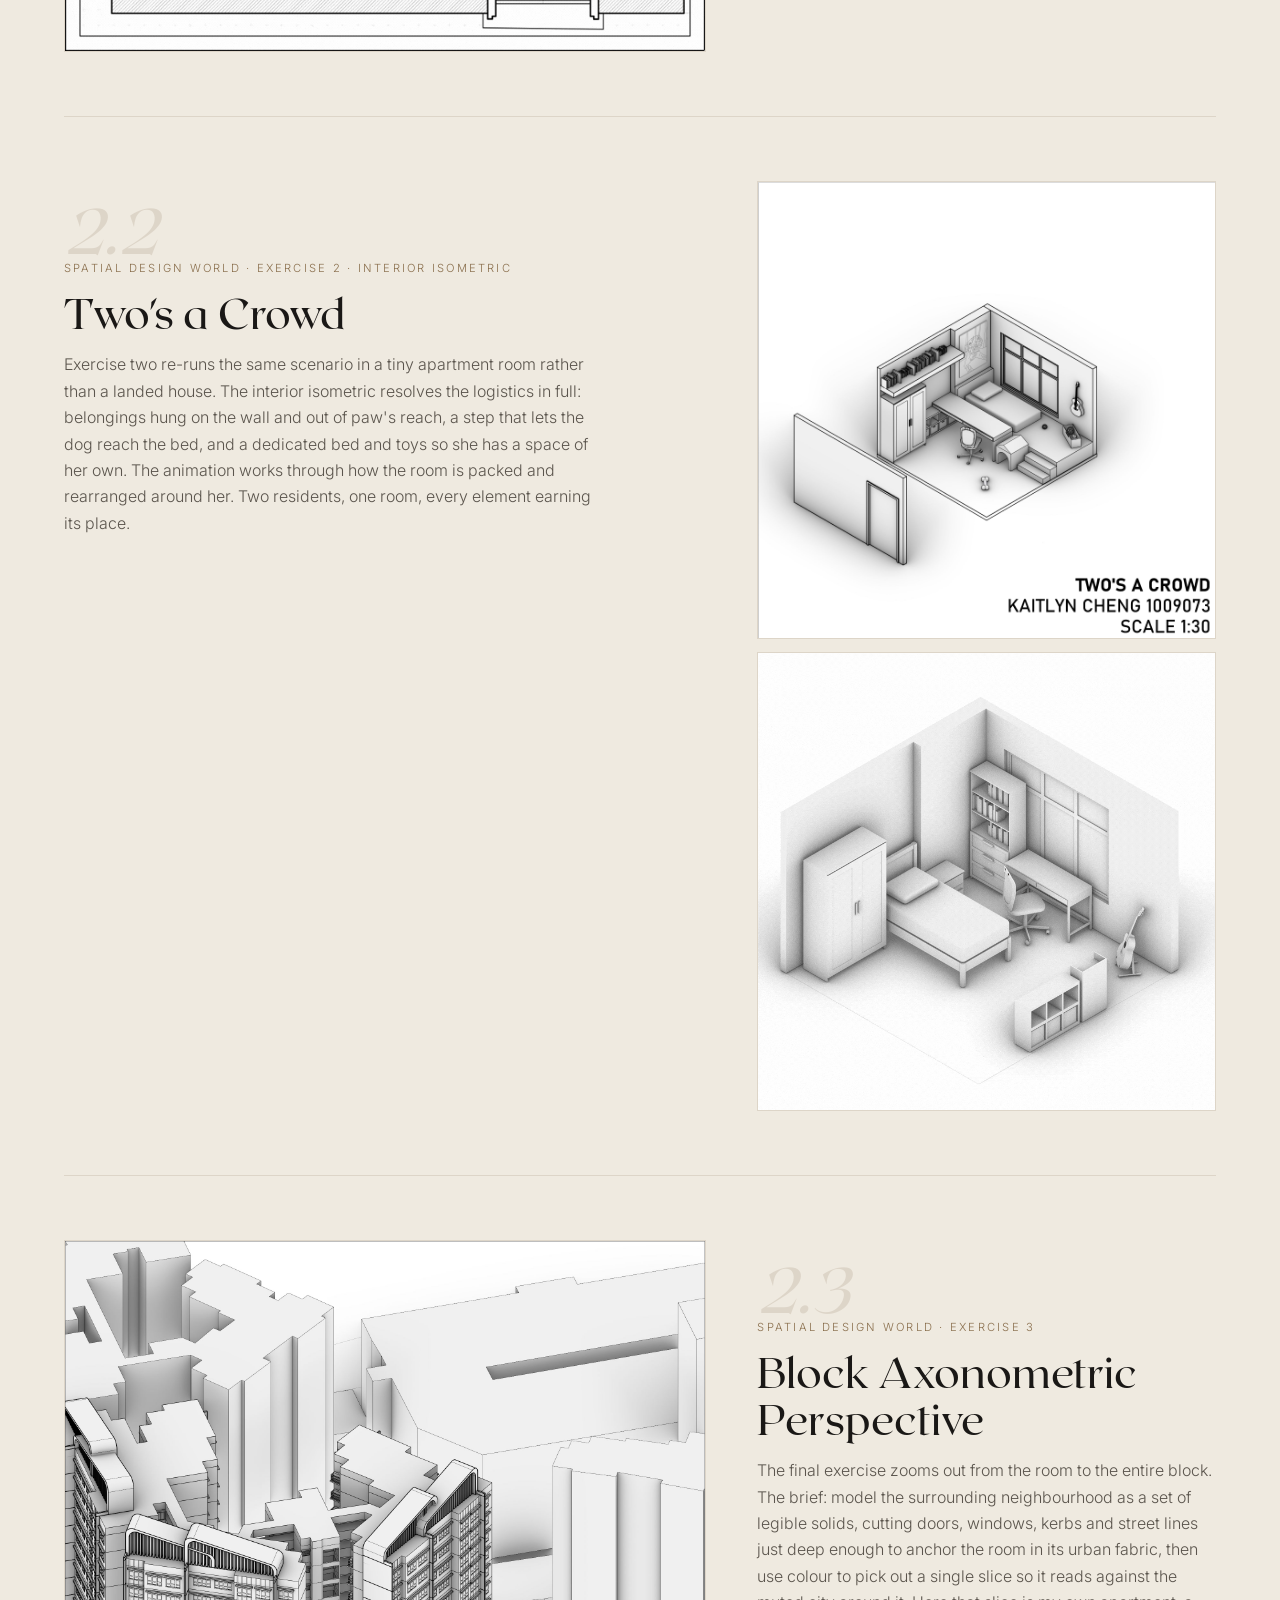
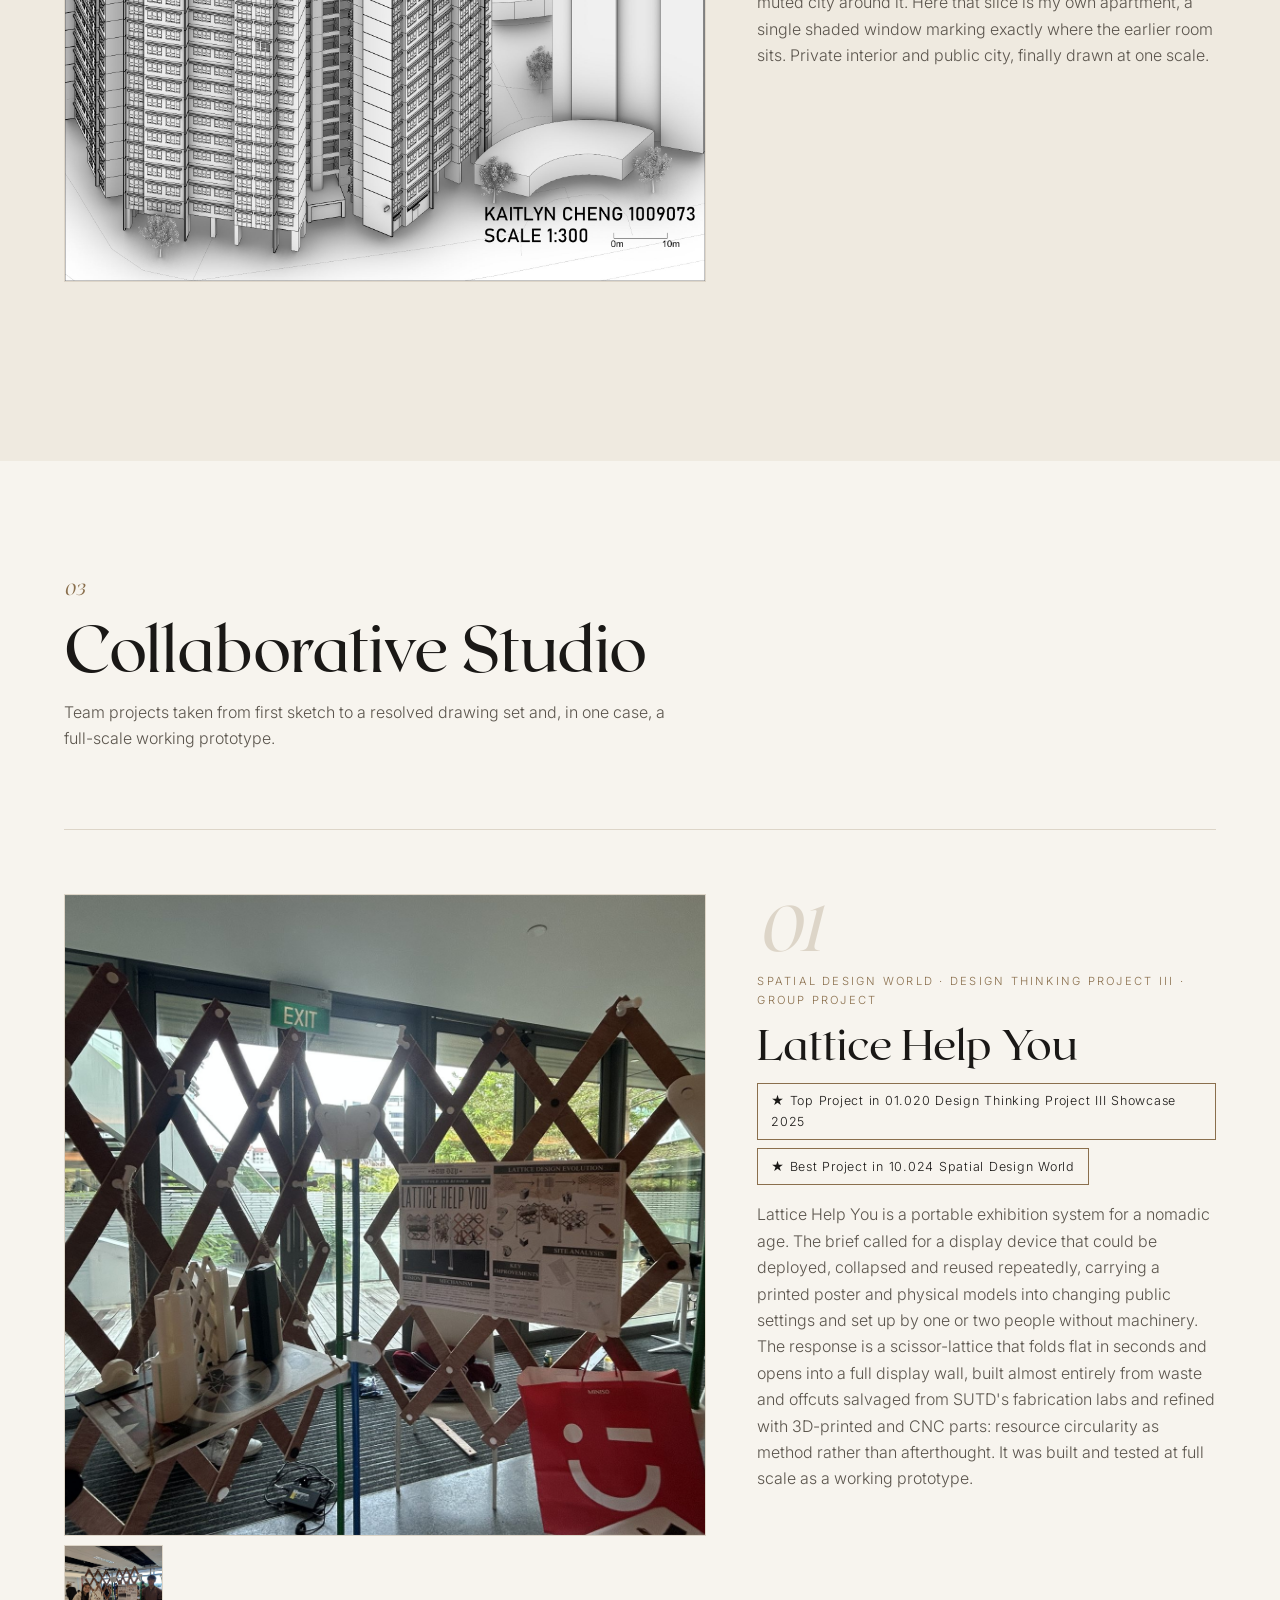
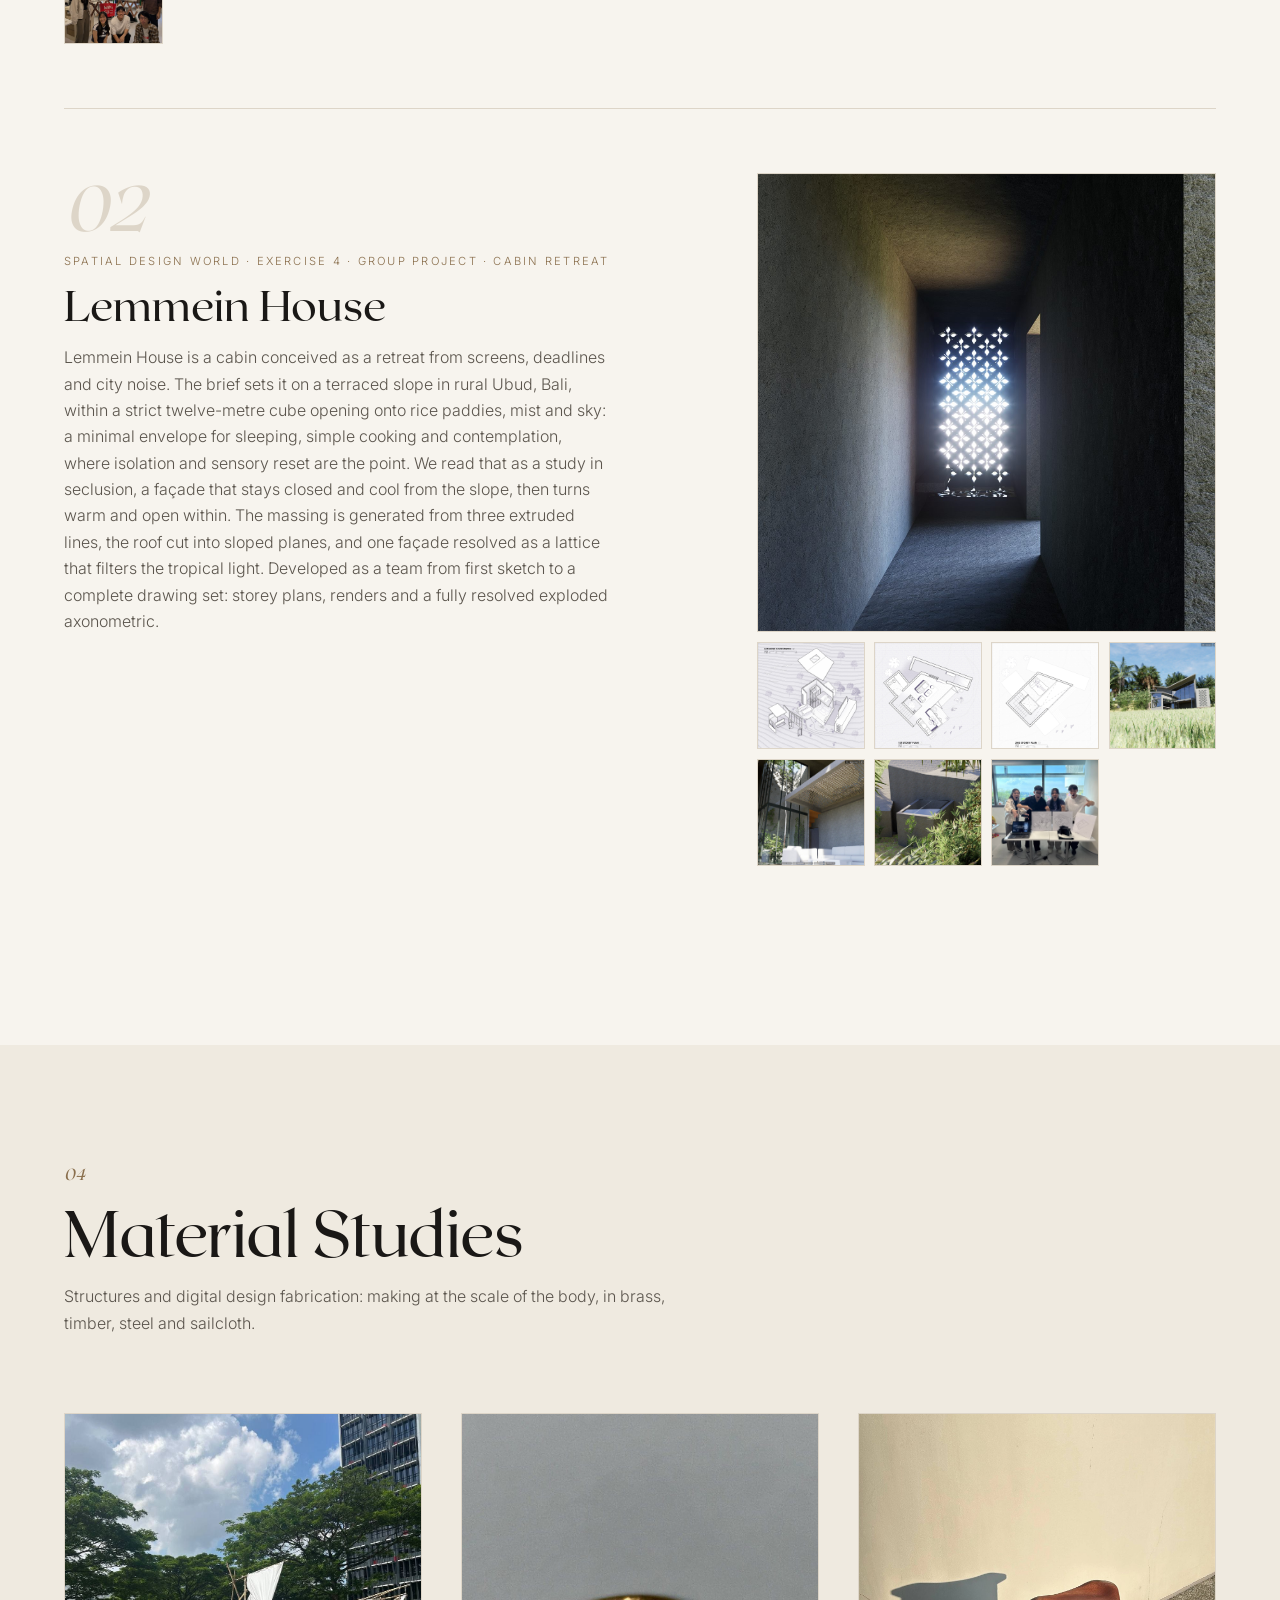
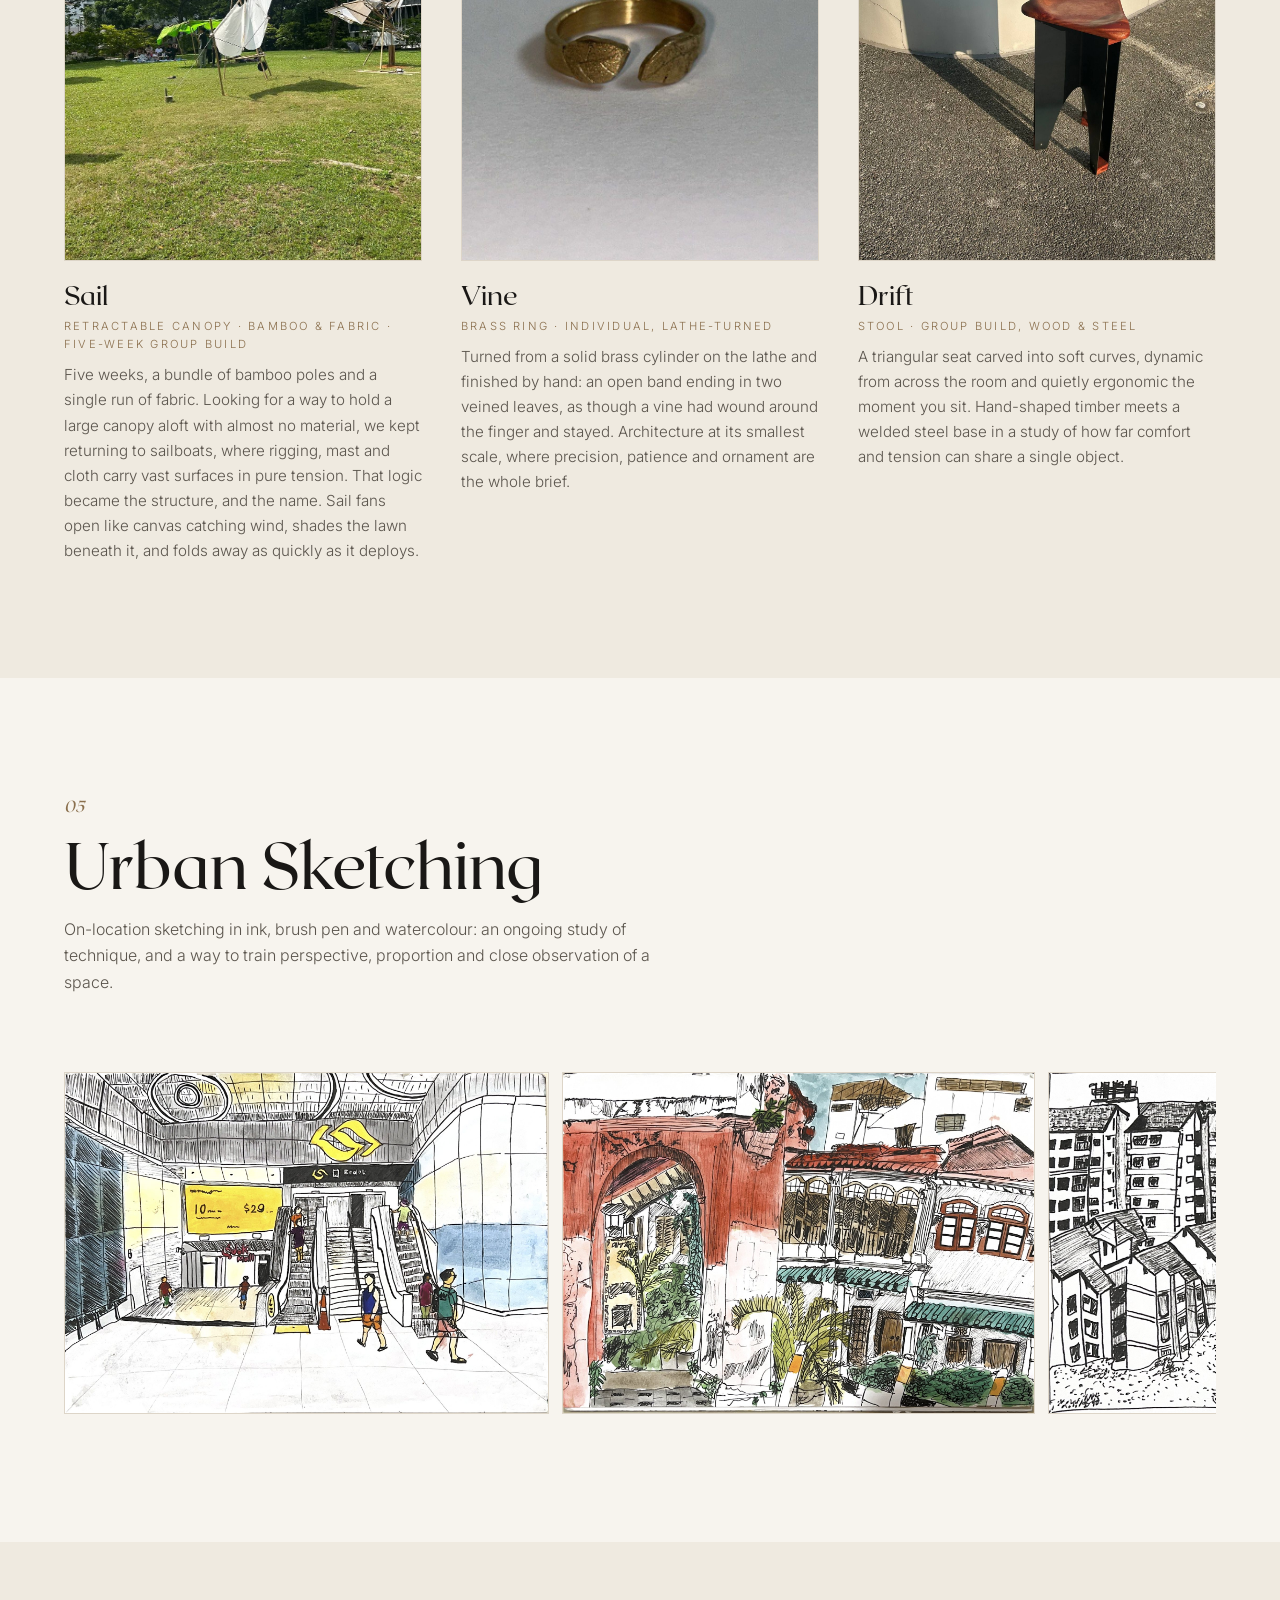
==== commit aa524617: "Update A Crappy Situation gif; restore renders to decks; make project backgrounds more visible - Rep" ====
--- a/index.html
+++ b/index.html
@@ -102,6 +102,7 @@
       <div class="case-models stagger">
         <a class="frame glb" data-gallery="flow" href="assets/img/core1-model-axo.jpg"><img src="assets/img/core1-model-axo.jpg" alt="White folded paper model, axonometric view" width="1800" height="1800" loading="lazy"></a>
         <a class="frame glb" data-gallery="flow" href="assets/img/core1-model-top.jpg"><img src="assets/img/core1-model-top.jpg" alt="Top view of the folded paper model" width="1800" height="1800" loading="lazy"></a>
+        <a class="frame glb" data-gallery="flow" href="assets/img/core1-render-1.jpg"><img src="assets/img/core1-render-1.jpg" alt="Render of the folded structure imagined as timber architecture in a forest" width="1024" height="1024" loading="lazy"></a>
       </div>
     </article>
 
@@ -117,6 +118,7 @@
           <a class="glb" data-gallery="eclipse" href="assets/img/core2-neg-top.jpg"><img src="assets/img/core2-neg-top.jpg" alt="Top view of the negative volume model" width="960" height="1280" loading="lazy"></a>
           <a class="glb" data-gallery="eclipse" href="assets/img/core2-pos-axo.jpg"><img src="assets/img/core2-pos-axo.jpg" alt="Positive massing model in axonometric" width="1800" height="1800" loading="lazy"></a>
           <a class="glb" data-gallery="eclipse" href="assets/img/core2-pos-top.jpg"><img src="assets/img/core2-pos-top.jpg" alt="Top view of positive massing model" width="1800" height="1800" loading="lazy"></a>
+          <a class="glb" data-gallery="eclipse" href="assets/img/core2-render.jpg"><img src="assets/img/core2-render.jpg" alt="Atmospheric render of the skylit interior" width="1800" height="1344" loading="lazy"></a>
         </div>
       </div>
       <div class="proj-text">
@@ -132,7 +134,7 @@
     </article>
 
     <!-- Gardenáf -->
-    <article class="proj-case proj-bg" id="gardenaf" style="--bg:url('assets/img/core3-model-1.jpg'); --veil:rgba(247,244,238,.9)">
+    <article class="proj-case proj-bg" id="gardenaf" style="--bg:url('assets/img/core3-model-1.jpg'); --veil:rgba(247,244,238,.68)">
       <header class="case-head reveal">
         <div class="case-headline">
           <span class="proj-no" aria-hidden="true" data-parallax="-0.05">03</span>
@@ -223,7 +225,7 @@
           <img src="assets/img/spatial1-plan.jpg" alt="Floor plan drawing of a house showing a dog's living arrangement" width="2000" height="2000" loading="lazy">
         </a>
         <figure class="frame frame-gif gif-main">
-          <img src="assets/img/spatial1-anim.gif" alt="Animated study of a dog's daily routine in the house, including a garden mishap" width="1275" height="1275" loading="lazy">
+          <img src="assets/img/spatial1-anim.gif" alt="Animated study of a dog's daily routine in the house, including a garden mishap" width="800" height="800" loading="lazy">
         </figure>
       </div>
       <div class="proj-text">
--- a/css/style.css
+++ b/css/style.css
@@ -256,8 +256,15 @@
 
 /* faded background image behind a project section (set --bg inline) */
 .proj-bg {
-  --veil: rgba(247, 244, 238, .86);
+  --veil: rgba(247, 244, 238, .55);
   background: linear-gradient(var(--veil), var(--veil)), var(--bg) center / cover no-repeat;
+}
+/* keep text legible over the more visible background */
+.proj-bg .case-headline,
+.proj-bg .case-kicker,
+.proj-bg .case-fig figcaption,
+.proj-bg .proj-text {
+  text-shadow: 0 0 6px var(--ivory), 0 0 6px var(--ivory);
 }
 
 /* ---------- expanded case study (Gardenáf, Flow) ---------- */
